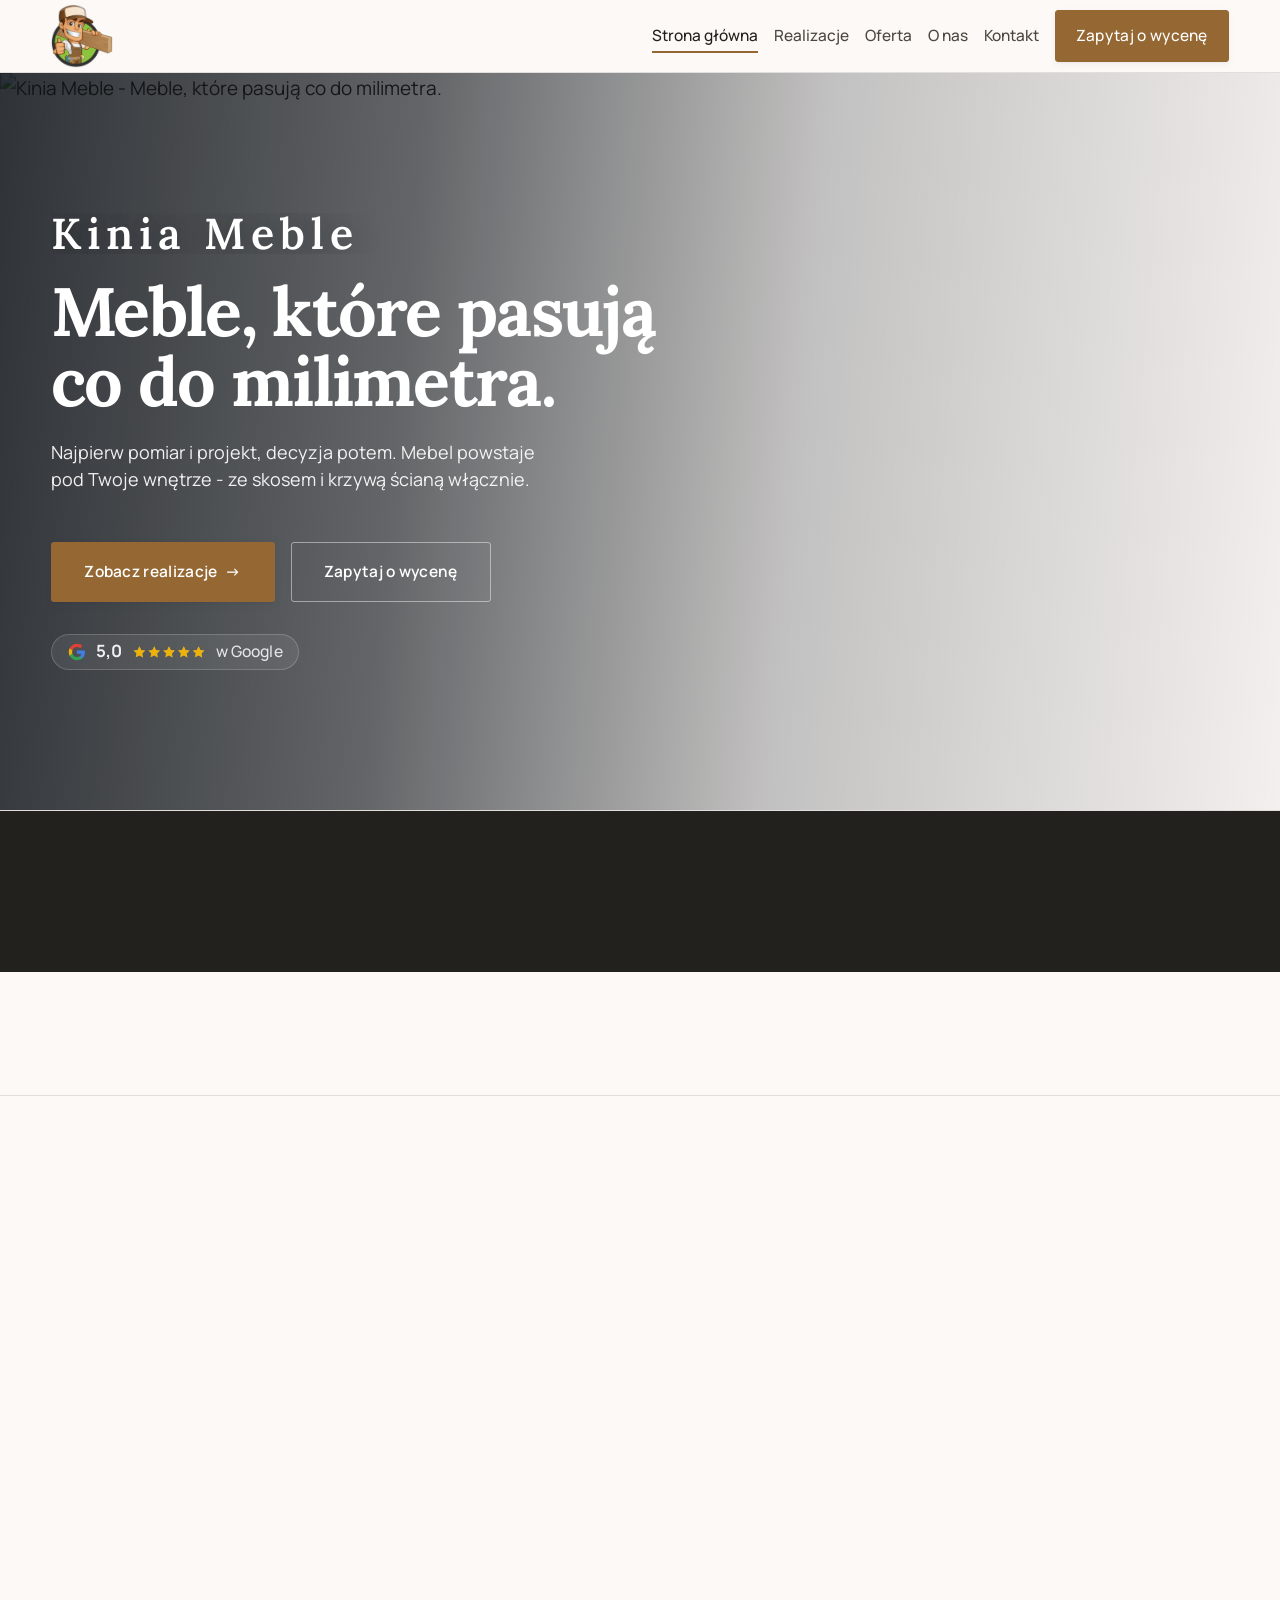
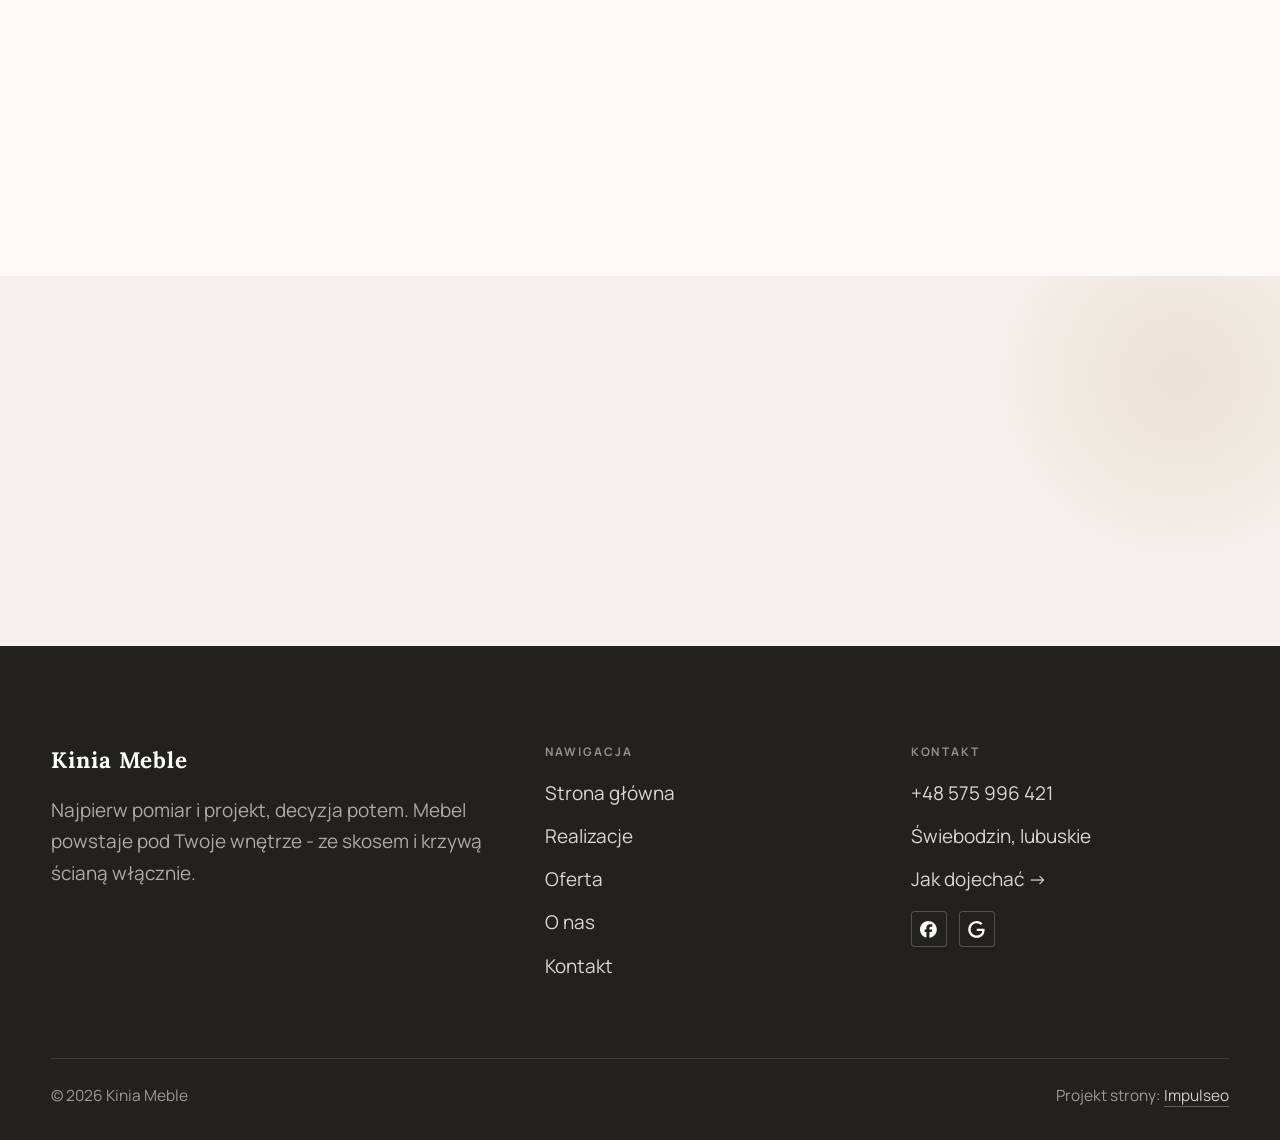
==== index.html @ e4e61c4c "Strona demo: kinia-meble" ====
<!DOCTYPE html>
<html lang="pl">
<head>
<meta charset="UTF-8">
<meta name="viewport" content="width=device-width, initial-scale=1.0">
<title>Kinia Meble - meble na wymiar, kuchnie i szafy</title>
<meta name="description" content="Meble na wymiar w Świebodzinie i okolicy: kuchnie, szafy, zabudowy wnęk, meble biurowe i sklepowe, renowacje. Zadzwoń: +48 575 996 421.">
<link rel="canonical" href="https://kris20032.github.io/kinia-meble/">
<meta name="robots" content="noindex, nofollow">
<meta property="og:type" content="website">
<meta property="og:locale" content="pl_PL">
<meta property="og:site_name" content="Kinia Meble">
<meta property="og:title" content="Kinia Meble - meble na wymiar, kuchnie i szafy">
<meta property="og:description" content="Meble na wymiar w Świebodzinie i okolicy: kuchnie, szafy, zabudowy wnęk, meble biurowe i sklepowe, renowacje. Zadzwoń: +48 575 996 421.">
<meta property="og:url" content="https://kris20032.github.io/kinia-meble/">
<meta property="og:image" content="https://kris20032.github.io/kinia-meble/img/og.jpg">
<meta property="og:image:width" content="1200">
<meta property="og:image:height" content="630">
<meta name="twitter:card" content="summary_large_image">
<script type="application/ld+json">{"@context": "https://schema.org", "@type": "HomeAndConstructionBusiness", "name": "Kinia Meble", "url": "https://kris20032.github.io/kinia-meble/", "telephone": "+48575996421", "image": "https://kris20032.github.io/kinia-meble/img/og.jpg", "areaServed": "Świebodzin", "sameAs": ["https://www.facebook.com/groups/358741888071834/", "https://www.google.com/maps/place/Kinia+Meble+Dawid+Staszak/@52.2435808,15.4755642,17z/data=!4m6!3m5!1s0x67a8418471066d97:0x9ed3efca1c429b67!8m2!3d52.2435808!4d15.4755642!16s%2Fg%2F11ntkc104k"]}</script>
<link rel="preconnect" href="https://fonts.googleapis.com">
<link rel="preconnect" href="https://fonts.gstatic.com" crossorigin>
<link href="https://fonts.googleapis.com/css2?family=Lora:wght@500;600;700&family=Manrope:wght@400;500;600&display=swap" rel="stylesheet">
<link rel="stylesheet" href="assets/styles.css?v=e708d133">
</head>
<body>

<header class="nav">
  <div class="wrap nav-inner">
    <a class="brand brand-has-logo" href="index.html"><img class="brand-logo" src="img/logo.png" alt="Kinia Meble" width="285" height="293" decoding="async"></a>
    <nav class="nav-links">
      <a href="index.html" class="active" aria-current="page">Strona główna</a>
      <a href="realizacje.html">Realizacje</a>
      <a href="oferta.html">Oferta</a>
      <a href="o-nas.html">O nas</a>
      <a href="kontakt.html">Kontakt</a>
      <a href="kontakt.html" class="btn btn-accent">Zapytaj o wycenę</a>
    </nav>
    <button class="nav-toggle" aria-label="Menu"><span></span><span></span><span></span></button>
  </div>
</header>

<main>
<section class="hero-cine">
  <img src="img/hero.jpg" fetchpriority="high" data-rotate="img/g6.jpg|img/g7.jpg" alt="Kinia Meble - Meble, które pasują co do milimetra. " width="1880" height="1253">
  <div class="wrap">
    <div class="hero-copy">
      <div class="brandmark bm-l"><span class="bm-line"><span>Kinia Meble</span></span></div>
      <h1>Meble, które pasują co do milimetra. </h1>
      <p class="lead">Najpierw pomiar i projekt, decyzja potem. Mebel powstaje pod Twoje wnętrze - ze skosem i krzywą ścianą włącznie.</p>
      <div class="hero-actions">
        <a href="realizacje.html" class="btn btn-accent">Zobacz realizacje <span class="arr">→</span></a>
        <a href="kontakt.html" class="btn btn-ghost btn-on-dark">Zapytaj o wycenę</a>
      </div>
      <div style="margin-top:var(--space-6);color:#fff;font-weight:600;letter-spacing:.02em;opacity:.92"><span class="g-badge"><svg class="gb-ico" viewBox="0 0 24 24" width="18" height="18" aria-hidden="true"><path fill="#4285F4" d="M22.56 12.25c0-.78-.07-1.53-.2-2.25H12v4.26h5.92c-.26 1.37-1.04 2.53-2.21 3.31v2.77h3.57c2.08-1.92 3.28-4.74 3.28-8.09z"/><path fill="#34A853" d="M12 23c2.97 0 5.46-.98 7.28-2.66l-3.57-2.77c-.98.66-2.23 1.06-3.71 1.06-2.86 0-5.29-1.93-6.16-4.53H2.18v2.84C3.99 20.53 7.7 23 12 23z"/><path fill="#FBBC05" d="M5.84 14.09c-.22-.66-.35-1.36-.35-2.09s.13-1.43.35-2.09V7.07H2.18C1.43 8.55 1 10.22 1 12s.43 3.45 1.18 4.93l2.85-2.22.81-.62z"/><path fill="#EA4335" d="M12 5.38c1.62 0 3.06.56 4.21 1.64l3.15-3.15C17.45 2.09 14.97 1 12 1 7.7 1 3.99 3.47 2.18 7.07l3.66 2.84c.87-2.6 3.3-4.53 6.16-4.53z"/></svg><b class="gb-ocena">5,0</b><svg class="gb-stars" viewBox="0 0 90 18" width="74" height="14.8" aria-hidden="true"><g fill="currentColor" opacity=".26"><path transform="translate(0,0)" d="M9 1.6l2.2 4.46 4.92.72-3.56 3.47.84 4.9L9 12.74l-4.4 2.31.84-4.9L1.88 6.68l4.92-.72L9 1.6Z"/><path transform="translate(18,0)" d="M9 1.6l2.2 4.46 4.92.72-3.56 3.47.84 4.9L9 12.74l-4.4 2.31.84-4.9L1.88 6.68l4.92-.72L9 1.6Z"/><path transform="translate(36,0)" d="M9 1.6l2.2 4.46 4.92.72-3.56 3.47.84 4.9L9 12.74l-4.4 2.31.84-4.9L1.88 6.68l4.92-.72L9 1.6Z"/><path transform="translate(54,0)" d="M9 1.6l2.2 4.46 4.92.72-3.56 3.47.84 4.9L9 12.74l-4.4 2.31.84-4.9L1.88 6.68l4.92-.72L9 1.6Z"/><path transform="translate(72,0)" d="M9 1.6l2.2 4.46 4.92.72-3.56 3.47.84 4.9L9 12.74l-4.4 2.31.84-4.9L1.88 6.68l4.92-.72L9 1.6Z"/></g><clipPath id="gs1000"><rect x="0" y="0" width="90.0" height="18"/></clipPath><g fill="#FBBC04" clip-path="url(#gs1000)"><path transform="translate(0,0)" d="M9 1.6l2.2 4.46 4.92.72-3.56 3.47.84 4.9L9 12.74l-4.4 2.31.84-4.9L1.88 6.68l4.92-.72L9 1.6Z"/><path transform="translate(18,0)" d="M9 1.6l2.2 4.46 4.92.72-3.56 3.47.84 4.9L9 12.74l-4.4 2.31.84-4.9L1.88 6.68l4.92-.72L9 1.6Z"/><path transform="translate(36,0)" d="M9 1.6l2.2 4.46 4.92.72-3.56 3.47.84 4.9L9 12.74l-4.4 2.31.84-4.9L1.88 6.68l4.92-.72L9 1.6Z"/><path transform="translate(54,0)" d="M9 1.6l2.2 4.46 4.92.72-3.56 3.47.84 4.9L9 12.74l-4.4 2.31.84-4.9L1.88 6.68l4.92-.72L9 1.6Z"/><path transform="translate(72,0)" d="M9 1.6l2.2 4.46 4.92.72-3.56 3.47.84 4.9L9 12.74l-4.4 2.31.84-4.9L1.88 6.68l4.92-.72L9 1.6Z"/></g></svg><span class="gb-txt">w Google</span></span></div>
    </div>
  </div>
</section>
<section class="strip n-5" style="padding-block:0">
  <div class="wrap">
    <div class="item reveal"><div class="k">5,0 na Google</div><div class="v"></div></div>
    <div class="item reveal"><div class="k">Kuchnie, szafy, zabudowy</div><div class="v"></div></div>
    <div class="item reveal"><div class="k">Oświetlenie LED</div><div class="v"></div></div>
    <div class="item reveal"><div class="k">Od pomiaru po montaż</div><div class="v"></div></div>
    <div class="item reveal"><div class="k">Renowacje mebli</div><div class="v"></div></div>
  </div>
</section>
<section class="opinie-mini" aria-label="Opinie klientów">
  <div class="wrap">
    <div class="om-row">
      <div class="om-item reveal"><blockquote>„…wykonania stolarki drzwiowej, kładzenia paneli podłogowych, montażu płyt naścien…”</blockquote><span class="om-autor">Rad Kasz</span></div>
      <div class="om-item reveal"><blockquote>„Polecam!”</blockquote><span class="om-autor">Dominika A</span></div>
      <div class="om-item reveal"><blockquote>„Super człowiek, dobra współpraca, bardzo szybki termin realizacji.”</blockquote><span class="om-autor">Woj Sz</span></div>
    </div>
  </div>
</section>
<section>
  <div class="wrap split">
    <div class="split-art reveal"><img src="img/g12.jpg" alt="Kinia Meble - realizacja" loading="lazy" width="1600" height="1066" decoding="async"></div>
    <div class="split-copy reveal">
      <span class="eyebrow">Kim jesteśmy</span>
      <h2>Kto to robi</h2>
      <p class="muted">Mebel, który zmierzyłem i zaprojektowałem, montuję też sam. Jak coś przy ścianie nie gra, nie szukam winnego - wiem, co poprawić, i robię to od ręki.</p>
      <p class="muted">Jeden człowiek od pomiaru po ostatni front, więc nie ma komu zwalać winy.</p>
      <a href="o-nas.html" class="btn btn-ghost">Poznaj nas <span class="arr">→</span></a>
    </div>
  </div>
</section>
<section class="gateways-band">
  <div class="wrap">
    <div class="gateways">
      <a href="oferta.html" class="gateway reveal"><img src="img/about.jpg" alt="Kuchnie na wymiar" loading="lazy" width="1600" height="1285" decoding="async"><span class="g-ttl">Kuchnie na wymiar</span></a>
      <a href="oferta.html" class="gateway reveal"><img src="img/g11.jpg" alt="Szafy i regały" loading="lazy" width="1600" height="1068" decoding="async"><span class="g-ttl">Szafy i regały</span></a>
      <a href="oferta.html" class="gateway reveal"><img src="img/g1.jpg" alt="Zabudowy wnęk i skosów" loading="lazy" width="1920" height="2560" decoding="async"><span class="g-ttl">Zabudowy wnęk i skosów</span></a>
    </div>
  </div>
</section>
<section class="stopklatka" aria-hidden="true">
  <div class="stk-bg" style="background-image:url(img/g13.jpg)"></div>
</section>
<section class="opinie">
  <div class="wrap">
    <div class="head center reveal">
      <span class="eyebrow">Opinie</span>
      <h2>Co mówią klienci</h2>
    </div>
    <p class="op-meta reveal"><span class="g-badge"><svg class="gb-ico" viewBox="0 0 24 24" width="18" height="18" aria-hidden="true"><path fill="#4285F4" d="M22.56 12.25c0-.78-.07-1.53-.2-2.25H12v4.26h5.92c-.26 1.37-1.04 2.53-2.21 3.31v2.77h3.57c2.08-1.92 3.28-4.74 3.28-8.09z"/><path fill="#34A853" d="M12 23c2.97 0 5.46-.98 7.28-2.66l-3.57-2.77c-.98.66-2.23 1.06-3.71 1.06-2.86 0-5.29-1.93-6.16-4.53H2.18v2.84C3.99 20.53 7.7 23 12 23z"/><path fill="#FBBC05" d="M5.84 14.09c-.22-.66-.35-1.36-.35-2.09s.13-1.43.35-2.09V7.07H2.18C1.43 8.55 1 10.22 1 12s.43 3.45 1.18 4.93l2.85-2.22.81-.62z"/><path fill="#EA4335" d="M12 5.38c1.62 0 3.06.56 4.21 1.64l3.15-3.15C17.45 2.09 14.97 1 12 1 7.7 1 3.99 3.47 2.18 7.07l3.66 2.84c.87-2.6 3.3-4.53 6.16-4.53z"/></svg><b class="gb-ocena">5,0</b><svg class="gb-stars" viewBox="0 0 90 18" width="74" height="14.8" aria-hidden="true"><g fill="currentColor" opacity=".26"><path transform="translate(0,0)" d="M9 1.6l2.2 4.46 4.92.72-3.56 3.47.84 4.9L9 12.74l-4.4 2.31.84-4.9L1.88 6.68l4.92-.72L9 1.6Z"/><path transform="translate(18,0)" d="M9 1.6l2.2 4.46 4.92.72-3.56 3.47.84 4.9L9 12.74l-4.4 2.31.84-4.9L1.88 6.68l4.92-.72L9 1.6Z"/><path transform="translate(36,0)" d="M9 1.6l2.2 4.46 4.92.72-3.56 3.47.84 4.9L9 12.74l-4.4 2.31.84-4.9L1.88 6.68l4.92-.72L9 1.6Z"/><path transform="translate(54,0)" d="M9 1.6l2.2 4.46 4.92.72-3.56 3.47.84 4.9L9 12.74l-4.4 2.31.84-4.9L1.88 6.68l4.92-.72L9 1.6Z"/><path transform="translate(72,0)" d="M9 1.6l2.2 4.46 4.92.72-3.56 3.47.84 4.9L9 12.74l-4.4 2.31.84-4.9L1.88 6.68l4.92-.72L9 1.6Z"/></g><clipPath id="gs1000"><rect x="0" y="0" width="90.0" height="18"/></clipPath><g fill="#FBBC04" clip-path="url(#gs1000)"><path transform="translate(0,0)" d="M9 1.6l2.2 4.46 4.92.72-3.56 3.47.84 4.9L9 12.74l-4.4 2.31.84-4.9L1.88 6.68l4.92-.72L9 1.6Z"/><path transform="translate(18,0)" d="M9 1.6l2.2 4.46 4.92.72-3.56 3.47.84 4.9L9 12.74l-4.4 2.31.84-4.9L1.88 6.68l4.92-.72L9 1.6Z"/><path transform="translate(36,0)" d="M9 1.6l2.2 4.46 4.92.72-3.56 3.47.84 4.9L9 12.74l-4.4 2.31.84-4.9L1.88 6.68l4.92-.72L9 1.6Z"/><path transform="translate(54,0)" d="M9 1.6l2.2 4.46 4.92.72-3.56 3.47.84 4.9L9 12.74l-4.4 2.31.84-4.9L1.88 6.68l4.92-.72L9 1.6Z"/><path transform="translate(72,0)" d="M9 1.6l2.2 4.46 4.92.72-3.56 3.47.84 4.9L9 12.74l-4.4 2.31.84-4.9L1.88 6.68l4.92-.72L9 1.6Z"/></g></svg><span class="gb-txt">w Google</span></span></p>
    <p class="op-meta reveal"><a class="op-google" href="https://www.google.com/maps/place/Kinia+Meble+Dawid+Staszak/@52.2435808,15.4755642,17z/data=!4m6!3m5!1s0x67a8418471066d97:0x9ed3efca1c429b67!8m2!3d52.2435808!4d15.4755642!16s%2Fg%2F11ntkc104k" target="_blank" rel="noopener"><svg class="op-g-ico" viewBox="0 0 24 24" width="17" height="17" aria-hidden="true"><path fill="#4285F4" d="M22.56 12.25c0-.78-.07-1.53-.2-2.25H12v4.26h5.92c-.26 1.37-1.04 2.53-2.21 3.31v2.77h3.57c2.08-1.92 3.28-4.74 3.28-8.09z"/><path fill="#34A853" d="M12 23c2.97 0 5.46-.98 7.28-2.66l-3.57-2.77c-.98.66-2.23 1.06-3.71 1.06-2.86 0-5.29-1.93-6.16-4.53H2.18v2.84C3.99 20.53 7.7 23 12 23z"/><path fill="#FBBC05" d="M5.84 14.09c-.22-.66-.35-1.36-.35-2.09s.13-1.43.35-2.09V7.07H2.18C1.43 8.55 1 10.22 1 12s.43 3.45 1.18 4.93l2.85-2.22.81-.62z"/><path fill="#EA4335" d="M12 5.38c1.62 0 3.06.56 4.21 1.64l3.15-3.15C17.45 2.09 14.97 1 12 1 7.7 1 3.99 3.47 2.18 7.07l3.66 2.84c.87-2.6 3.3-4.53 6.16-4.53z"/></svg><span>Zobacz opinie w Google</span><span class="arr">→</span></a></p>
    <div class="opinie-grid">
      <figure class="op-card reveal"><span class="op-star"><svg class="ico-star" width="14" height="14" viewBox="0 0 24 24" style="vertical-align:-2px" aria-hidden="true"><path d="M12 2.8l2.85 5.8 6.4.93-4.63 4.5 1.1 6.37L12 17.4l-5.72 3 1.1-6.37-4.63-4.5 6.4-.93L12 2.8Z" fill="currentColor"/></svg><svg class="ico-star" width="14" height="14" viewBox="0 0 24 24" style="vertical-align:-2px" aria-hidden="true"><path d="M12 2.8l2.85 5.8 6.4.93-4.63 4.5 1.1 6.37L12 17.4l-5.72 3 1.1-6.37-4.63-4.5 6.4-.93L12 2.8Z" fill="currentColor"/></svg><svg class="ico-star" width="14" height="14" viewBox="0 0 24 24" style="vertical-align:-2px" aria-hidden="true"><path d="M12 2.8l2.85 5.8 6.4.93-4.63 4.5 1.1 6.37L12 17.4l-5.72 3 1.1-6.37-4.63-4.5 6.4-.93L12 2.8Z" fill="currentColor"/></svg><svg class="ico-star" width="14" height="14" viewBox="0 0 24 24" style="vertical-align:-2px" aria-hidden="true"><path d="M12 2.8l2.85 5.8 6.4.93-4.63 4.5 1.1 6.37L12 17.4l-5.72 3 1.1-6.37-4.63-4.5 6.4-.93L12 2.8Z" fill="currentColor"/></svg><svg class="ico-star" width="14" height="14" viewBox="0 0 24 24" style="vertical-align:-2px" aria-hidden="true"><path d="M12 2.8l2.85 5.8 6.4.93-4.63 4.5 1.1 6.37L12 17.4l-5.72 3 1.1-6.37-4.63-4.5 6.4-.93L12 2.8Z" fill="currentColor"/></svg></span><blockquote>…wykonania stolarki drzwiowej, kładzenia paneli podłogowych, montażu płyt naściennych oraz podłączenia oświetlenia mebli. Wszystko wykonane bardzo dokładnie. Gorąco polecam</blockquote><span class="op-autor">Rad Kasz</span></figure>
      <figure class="op-card reveal"><span class="op-star"><svg class="ico-star" width="14" height="14" viewBox="0 0 24 24" style="vertical-align:-2px" aria-hidden="true"><path d="M12 2.8l2.85 5.8 6.4.93-4.63 4.5 1.1 6.37L12 17.4l-5.72 3 1.1-6.37-4.63-4.5 6.4-.93L12 2.8Z" fill="currentColor"/></svg><svg class="ico-star" width="14" height="14" viewBox="0 0 24 24" style="vertical-align:-2px" aria-hidden="true"><path d="M12 2.8l2.85 5.8 6.4.93-4.63 4.5 1.1 6.37L12 17.4l-5.72 3 1.1-6.37-4.63-4.5 6.4-.93L12 2.8Z" fill="currentColor"/></svg><svg class="ico-star" width="14" height="14" viewBox="0 0 24 24" style="vertical-align:-2px" aria-hidden="true"><path d="M12 2.8l2.85 5.8 6.4.93-4.63 4.5 1.1 6.37L12 17.4l-5.72 3 1.1-6.37-4.63-4.5 6.4-.93L12 2.8Z" fill="currentColor"/></svg><svg class="ico-star" width="14" height="14" viewBox="0 0 24 24" style="vertical-align:-2px" aria-hidden="true"><path d="M12 2.8l2.85 5.8 6.4.93-4.63 4.5 1.1 6.37L12 17.4l-5.72 3 1.1-6.37-4.63-4.5 6.4-.93L12 2.8Z" fill="currentColor"/></svg><svg class="ico-star" width="14" height="14" viewBox="0 0 24 24" style="vertical-align:-2px" aria-hidden="true"><path d="M12 2.8l2.85 5.8 6.4.93-4.63 4.5 1.1 6.37L12 17.4l-5.72 3 1.1-6.37-4.63-4.5 6.4-.93L12 2.8Z" fill="currentColor"/></svg></span><blockquote>Polecam! Świetny kontakt na każdym etapie montażu kuchni. Dbałość o estetykę wykonania oraz otwartość na dodatkowe usprawnienia</blockquote><span class="op-autor">Dominika A</span></figure>
      <figure class="op-card reveal"><span class="op-star"><svg class="ico-star" width="14" height="14" viewBox="0 0 24 24" style="vertical-align:-2px" aria-hidden="true"><path d="M12 2.8l2.85 5.8 6.4.93-4.63 4.5 1.1 6.37L12 17.4l-5.72 3 1.1-6.37-4.63-4.5 6.4-.93L12 2.8Z" fill="currentColor"/></svg><svg class="ico-star" width="14" height="14" viewBox="0 0 24 24" style="vertical-align:-2px" aria-hidden="true"><path d="M12 2.8l2.85 5.8 6.4.93-4.63 4.5 1.1 6.37L12 17.4l-5.72 3 1.1-6.37-4.63-4.5 6.4-.93L12 2.8Z" fill="currentColor"/></svg><svg class="ico-star" width="14" height="14" viewBox="0 0 24 24" style="vertical-align:-2px" aria-hidden="true"><path d="M12 2.8l2.85 5.8 6.4.93-4.63 4.5 1.1 6.37L12 17.4l-5.72 3 1.1-6.37-4.63-4.5 6.4-.93L12 2.8Z" fill="currentColor"/></svg><svg class="ico-star" width="14" height="14" viewBox="0 0 24 24" style="vertical-align:-2px" aria-hidden="true"><path d="M12 2.8l2.85 5.8 6.4.93-4.63 4.5 1.1 6.37L12 17.4l-5.72 3 1.1-6.37-4.63-4.5 6.4-.93L12 2.8Z" fill="currentColor"/></svg><svg class="ico-star" width="14" height="14" viewBox="0 0 24 24" style="vertical-align:-2px" aria-hidden="true"><path d="M12 2.8l2.85 5.8 6.4.93-4.63 4.5 1.1 6.37L12 17.4l-5.72 3 1.1-6.37-4.63-4.5 6.4-.93L12 2.8Z" fill="currentColor"/></svg></span><blockquote>Super człowiek, dobra współpraca, bardzo szybki termin realizacji. Wszytko dopięte na ostatni guzik. Polecam</blockquote><span class="op-autor">Woj Sz</span></figure>
    </div>
  </div>
</section>
<section>
  <div class="wrap">
    <div class="head reveal">
      <span class="eyebrow">Realizacje</span>
      <h2>Z ostatnich montaży</h2>
      <p>Każda z tych kuchni i szaf u kogoś stoi i pracuje. Zdjęcia robię po montażu, jak zniknie ostatni karton.</p>
    </div>
    <div class="gallery">
      <div class="tile t-two3 reveal"><img src="img/g2.jpg" alt="Kinia Meble" loading="lazy" width="1836" height="2480" decoding="async"></div>
      <div class="tile t-third reveal"><img src="img/g4.jpg" alt="Kinia Meble" loading="lazy" width="1920" height="2560" decoding="async"></div>
      <div class="tile t-third reveal"><img src="img/g5.jpg" alt="Kinia Meble" loading="lazy" width="764" height="560" decoding="async"></div>
      <div class="tile t-third reveal"><img src="img/g8.jpg" alt="Kinia Meble" loading="lazy" width="1600" height="1068" decoding="async"></div>
      <div class="tile t-third reveal"><img src="img/g9.jpg" alt="Kinia Meble" loading="lazy" width="1600" height="1066" decoding="async"></div>
    </div>
    <div style="margin-top:var(--space-7)" class="reveal"><a href="realizacje.html" class="btn btn-accent">Pełna galeria <span class="arr">→</span></a></div>
  </div>
</section>
<section class="cta">
  <div class="wrap">
    <div class="reveal">
      <span class="eyebrow">Współpraca</span>
      <h2>Zacznijmy od krótkiej rozmowy.</h2>
      <p>Jeden telefon wystarczy, żeby wiedzieć, na czym stoisz.</p>
    </div>
    <div class="cta-actions reveal">
      <a href="kontakt.html" class="btn btn-light">Zapytaj o wycenę <span class="arr">→</span></a>
      <a href="tel:+48575996421" class="btn btn-ghost btn-ghost-cta">+48 575 996 421</a>
    </div>
  </div>
</section>
</main>

<footer>
  <div class="wrap">
    <div class="foot-grid">
      <div class="foot-brand">
        <div class="name">Kinia Meble</div>
        <p>Najpierw pomiar i projekt, decyzja potem. Mebel powstaje pod Twoje wnętrze - ze skosem i krzywą ścianą włącznie.</p>
      </div>
      <div class="foot-col">
        <h4>Nawigacja</h4>
        <a href="index.html">Strona główna</a>
        <a href="realizacje.html">Realizacje</a>
        <a href="oferta.html">Oferta</a>
        <a href="o-nas.html">O nas</a>
        <a href="kontakt.html">Kontakt</a>
      </div>
      <div class="foot-col">
        <h4>Kontakt</h4>
        <a href="tel:+48575996421">+48 575 996 421</a>
        <p>Świebodzin, lubuskie</p>
        <a href="https://www.google.com/maps/place/Kinia+Meble+Dawid+Staszak/@52.2435808,15.4755642,17z/data=!4m6!3m5!1s0x67a8418471066d97:0x9ed3efca1c429b67!8m2!3d52.2435808!4d15.4755642!16s%2Fg%2F11ntkc104k" target="_blank" rel="noopener">Jak dojechać →</a>
      <div class="foot-soc">
        <a class="soc" href="https://www.facebook.com/groups/358741888071834/" target="_blank" rel="noopener" aria-label="Facebook - Kinia Meble"><svg viewBox="0 0 24 24" aria-hidden="true" focusable="false"><path d="M9.101 23.691v-7.98H6.627v-3.667h2.474v-1.58c0-4.085 1.848-5.978 5.858-5.978.401 0 .955.042 1.468.103a8.68 8.68 0 0 1 1.141.195v3.325a8.623 8.623 0 0 0-.653-.036 26.805 26.805 0 0 0-.733-.009c-.707 0-1.259.096-1.675.309a1.686 1.686 0 0 0-.679.622c-.258.42-.374.995-.374 1.752v1.297h3.919l-.386 2.103-.287 1.564h-3.246v8.245C19.396 23.238 24 18.179 24 12.044c0-6.627-5.373-12-12-12s-12 5.373-12 12c0 5.628 3.874 10.35 9.101 11.647Z" fill="currentColor"/></svg></a>
        <a class="soc" href="https://www.google.com/maps/place/Kinia+Meble+Dawid+Staszak/@52.2435808,15.4755642,17z/data=!4m6!3m5!1s0x67a8418471066d97:0x9ed3efca1c429b67!8m2!3d52.2435808!4d15.4755642!16s%2Fg%2F11ntkc104k" target="_blank" rel="noopener" aria-label="Google - Kinia Meble"><svg viewBox="0 0 24 24" aria-hidden="true" focusable="false"><path d="M12.48 10.92v3.28h7.84c-.24 1.84-.853 3.187-1.787 4.133-1.147 1.147-2.933 2.4-6.053 2.4-4.827 0-8.6-3.893-8.6-8.72s3.773-8.72 8.6-8.72c2.6 0 4.507 1.027 5.907 2.347l2.307-2.307C18.747 1.44 16.133 0 12.48 0 5.867 0 .307 5.387.307 12s5.56 12 12.173 12c3.573 0 6.267-1.173 8.373-3.36 2.16-2.16 2.84-5.213 2.84-7.667 0-.76-.053-1.467-.173-2.053H12.48z" fill="currentColor"/></svg></a>
      </div>
      </div>
    </div>
    <div class="foot-bot">
      <span>© 2026 Kinia Meble</span>
      <span>Projekt strony: <a class="foot-credit" href="https://impulseo.pl" target="_blank" rel="noopener">Impulseo</a></span>
    </div>
  </div>
</footer>
<div class="sticky-reserve"><a class="sr-book" href="kontakt.html">Zapytaj o wycenę</a><a class="sr-call" href="tel:+48575996421" aria-label="Zadzwoń"><svg class="ico-tel" width="16" height="16" viewBox="0 0 24 24" fill="none" aria-hidden="true"><path d="M6.6 10.8a15.5 15.5 0 0 0 6.6 6.6l2.2-2.2a1 1 0 0 1 1-.24 11.4 11.4 0 0 0 3.6.58 1 1 0 0 1 1 1V20a1 1 0 0 1-1 1A17 17 0 0 1 3 4a1 1 0 0 1 1-1h3.5a1 1 0 0 1 1 1c0 1.25.2 2.46.58 3.6a1 1 0 0 1-.25 1l-2.23 2.2Z" fill="currentColor"/></svg></a></div>
<div class="demo-wazne" data-do="2026-11-24" data-cykl="3" hidden><svg class="dw-ico" width="13" height="13" viewBox="0 0 24 24" fill="none" aria-hidden="true"><circle cx="12" cy="12" r="8.6" stroke="currentColor" stroke-width="1.8"/><path d="M12 7.2V12l3.3 2" stroke="currentColor" stroke-width="1.8" stroke-linecap="round"/></svg><span class="dw-txt"></span></div>

<script src="assets/main.js"></script>
</body>
</html>
---- assets/styles.css ----
/* ============================================================
   STOLBASZ — premium, architektoniczny B2B fit-out
   Jasna paleta, zero brązu. System wg premium-web-craft.
   Projekt strony: Impulseo (impulseo.pl)
   ============================================================ */

:root{
  /* PALETA — jasna, architektoniczna, chłodna */
  --paper:#F3F1EC;          /* główne tło */
  --paper-2:#E6E3DB;        /* sekcje alternatywne (chłodny jasny szary) */
  --paper-3:#E6E3DB;        /* delikatne wypełnienia */
  --ink:#23211E;            /* tekst główny — chłodny grafit */
  --ink-soft:#43403A;       /* nagłówki drugorzędne */
  --muted:#87837A;          /* tekst poboczny */
  --line:rgba(35,33,30,.12);/* hairline */
  --accent:#8A6B3C;         /* stonowany petrol-slate — jedyny akcent */
  --accent-d:#6E5430;
  --accent-soft:rgba(138,107,60,.10);
  --dark:#23211E;           /* sekcje ciemne (stopka/CTA) */

  /* HOVER ZDJĘĆ — JEDEN standard dla całego silnika (decyzja K. 04.08.2026, artefakt z wariantami).
     AKTUALNE (K.+Szymon 09.08.2026, wybór z artefaktu 6 wariantów): zoom 1.05 przy 1.4s -
     przy tak długim czasie mocniejszy kadr NIE skacze, tylko „oddycha". Poprzedni standard
     (1.02 / .55s z 04.08) odbierany jako dynamiczny i szybki.
     Spoczynek lekko przygaszony, ale TYLKO tam, gdzie jest mysz (@media hover:hover) —
     na telefonie zdjęcia zostają w pełnej jasności. */
  --img-zoom:1.05;                   /* K.+Szymon 09.08: wariant F z artefaktu porównawczego */
  --img-rest:brightness(.95) saturate(.99);
  --img-hot:brightness(1.06) saturate(1.05);
  --img-dur:1.4s;                    /* K.+Szymon 09.08 (wariant F): powoli = elegancko */
  --img-ease:cubic-bezier(.16,.84,.44,1);  /* miękki ogon, efekt „oddychania" */

  /* ODSTĘPY — skala 4/8 */
  --space-1:4px; --space-2:8px; --space-3:12px; --space-4:16px; --space-5:24px;
  --space-6:32px; --space-7:48px; --space-8:64px; --space-9:96px; --space-10:128px;

  /* TYPOGRAFIA — fluid clamp() (skala podbita 16.07.2026: większe, czytelniejsze litery — uwaga Adama) */
  --text-sm:clamp(.9rem,.87rem + .12vw,1rem);
  --text-base:clamp(1.08rem,1.04rem + .18vw,1.2rem);
  --text-lg:clamp(1.24rem,1.15rem + .34vw,1.44rem);
  --text-h3:clamp(1.34rem,1.22rem + .55vw,1.66rem);
  --text-h2:clamp(2.1rem,1.66rem + 2.1vw,3.1rem);
  --text-h1:clamp(2.9rem,2.1rem + 4vw,5.1rem);

  /* PROMIENIE — architektoniczne, raczej ostre */
  --r-sm:3px; --r-md:6px; --r-lg:10px;

  /* RUCH */
  --ease:cubic-bezier(.25,.46,.45,.94); --dur:.24s;

  /* CIENIE — miękkie, warstwowe */
  --sh-sm:0 1px 2px rgba(16,24,32,.04), 0 2px 8px rgba(16,24,32,.05);
  --sh-md:0 2px 6px rgba(16,24,32,.05), 0 12px 28px -8px rgba(16,24,32,.12);
  --sh-lg:0 6px 14px rgba(16,24,32,.07), 0 26px 56px -18px rgba(16,24,32,.22);

  --hairline:1px solid var(--line);

  --font-display:'Lora',serif;
  --font-body:'Manrope',sans-serif;
}

*{box-sizing:border-box;margin:0;padding:0}
html{scroll-behavior:smooth}
body{
  font-family:var(--font-body);
  font-size:var(--text-base);
  line-height:1.65;
  color:var(--ink);
  background:var(--paper);
  -webkit-font-smoothing:antialiased;
  text-rendering:optimizeLegibility;
}
img{max-width:100%;height:auto;display:block}  /* height:auto = width/height z atrybutów trzyma proporcje (TOP#12) */
a{color:inherit;text-decoration:none}

.wrap{width:min(92%,1180px);margin-inline:auto}
section{padding-block:clamp(52px,6.5vw,96px)}

h1,h2,h3{font-family:var(--font-display);font-weight:700;line-height:1.08;letter-spacing:-.02em;color:var(--ink)}
h1{font-size:var(--text-h1);letter-spacing:-.035em}
h2{font-size:var(--text-h2);letter-spacing:-.025em}
h3{font-size:var(--text-h3)}
/* MIARA — długość wiersza. WCAG 2.2 SC 1.4.8: max 80 znaków; Butterick: 45–90.
   68ch daje realnie 72–78 znaków polskiego tekstu, czyli z zapasem pod granicą.
   Wcześniej limit miał TYLKO <p> — <li>, <blockquote> i <dd> nie miały żadnego,
   i to jedyny powód, dla którego 23 bloki na dwóch oddanych stronach jadą po
   83–106 znaków w wierszu (pomiar 07.08.2026, bramka `miara`).
   ⚠️ Listy i definicje ograniczamy TYLKO bez klasy: `ul`/`ol` z klasą to u nas
   układ (siatki kafli, menu), a nie tekst ciągły — tam miarę wyznacza układ. */
/* 60ch, nie 68ch (K. 10.08): po zmianie fontów na węższe kroje (DM Sans i spółka)
   w 68ch mieściło się ~90 znaków - bramka pikselowa słusznie zgłaszała przekroczenie
   granicy 80. Pomiar na żywej przeglądarce: 60ch = 90 znaków, 53ch = ~78 znaków, czyli normę WCAG 1.4.8. */
:root{ --miara:53ch }
p{max-width:min(100%,var(--miara))}
blockquote,
ul:not([class])>li, ol:not([class])>li,
dl:not([class])>dd{max-width:min(100%,var(--miara))}

/* ⚠️ Świadomie BEZ wyjątku `.tile p,.card p,.svc p{max-width:none}`, choć nasuwa się sam:
   te akapity BYŁY już ograniczone (stare `p{max-width:65ch}`), więc „wyjątek" nie odblokowałby
   niczego nowego — tylko ROZLUŹNIŁ stan sprzed zmiany na wszystkich demach naraz.
   `figcaption` żadna z reguł wyżej nie dotyczy, więc też nie potrzebuje zwolnienia. */

/* ŁAMANIE. `balance` wyrównuje długości wierszy w nagłówku, `pretty` pilnuje ostatniego
   wiersza akapitu, żeby nie został w nim jeden wyraz. Obsługiwane od Chrome 117 /
   Safari 17.5; starsze przeglądarki po prostu ignorują tę własność.
   `text-wrap:pretty` nie występowało dotąd ANI RAZ w silniku ani w repo klientów. */
h1,h2,h3,.lead,.lede{text-wrap:balance}
p,li,blockquote,dd{text-wrap:pretty}

.eyebrow{
  font-family:var(--font-body);
  font-size:var(--text-sm);
  font-weight:600;
  letter-spacing:.18em;
  text-transform:uppercase;
  color:var(--accent);
  display:inline-flex;align-items:center;gap:var(--space-3);
}
/* flex:none + margin-top = kreska trzyma się PIERWSZEJ linii. Wcześniej align-items:center
   centrowało ją względem całego bloku i przy zawinięciu (długi kicker typu
   „…WNĘTRZ · LESZNO · OD 2019") druga linia lądowała z brzydkim wcięciem. */
.eyebrow{align-items:flex-start}
.eyebrow>*,.eyebrow{text-wrap:balance}   /* dlugi kicker lamal sie na sierote typu samo „2019" w drugiej linii */
.eyebrow::before{content:"";width:28px;height:1px;background:var(--accent);display:inline-block;flex:none;margin-top:.62em}

.muted{color:var(--muted)}
.lead{font-size:var(--text-lg);line-height:1.55;color:var(--ink-soft);max-width:50ch}

/* ---------- BUTTONS ---------- */
.btn{
  display:inline-flex;align-items:center;gap:var(--space-2);
  font-weight:600;font-size:var(--text-sm);letter-spacing:.02em;
  padding:var(--space-4) var(--space-6);
  border-radius:var(--r-sm);
  transition:transform var(--dur) var(--ease),box-shadow var(--dur) var(--ease),background var(--dur) var(--ease);
  cursor:pointer;border:1px solid transparent;
}
.btn-accent{background:var(--accent);color:#fff;box-shadow:var(--sh-sm)}
.btn-accent:hover{background:var(--accent-d);transform:translateY(-2px);box-shadow:var(--sh-md)}
.btn-accent:active{transform:translateY(0);box-shadow:var(--sh-sm)}
.btn-ghost{background:transparent;color:var(--ink);border-color:var(--line)}
.btn-ghost:hover{border-color:var(--accent);color:var(--accent);transform:translateY(-2px)}
.btn-light{background:#fff;color:var(--ink);box-shadow:var(--sh-sm)}
.btn-light:hover{transform:translateY(-2px);box-shadow:var(--sh-md)}
.btn .arr{transition:transform var(--dur) var(--ease)}
.btn:hover .arr{transform:translateX(4px)}

/* ---------- NAV ---------- */
.nav{
  position:sticky;top:0;z-index:50;
  background:color-mix(in srgb,var(--paper) 88%,transparent);
  backdrop-filter:saturate(140%) blur(10px);
  border-bottom:var(--hairline);
}
.nav-inner{display:flex;align-items:center;justify-content:space-between;gap:var(--space-5);height:72px}
/* ANTY-NACHODZENIE (K. 05.08.2026): długa nazwa firmy + przycisk z pełnym numerem nie mieściły się w pasku
   i flex ściskał linki PONIŻEJ ich treści - "Kontakt" wchodził na ramkę "Zadzwoń +48 ...". Teraz ustępuje
   nazwa marki (skrót wielokropkiem), a menu i przycisk nigdy się nie kurczą ani nie zachodzą na siebie. */
.brand{display:flex;flex-direction:column;line-height:1;min-width:0;flex:0 1 auto}
.brand .name{font-family:var(--font-display);font-weight:800;font-size:1.35rem;letter-spacing:.04em;white-space:nowrap;overflow:hidden;text-overflow:ellipsis}
.brand .sub{font-size:.62rem;letter-spacing:.34em;text-transform:uppercase;color:var(--muted);margin-top:5px;white-space:nowrap;overflow:hidden;text-overflow:ellipsis}
.nav-links{display:flex;align-items:center;gap:var(--space-6);flex:0 0 auto}
.nav-links a{font-size:var(--text-sm);font-weight:500;color:var(--ink-soft);position:relative;padding-block:4px;white-space:nowrap;transition:color var(--dur) var(--ease)}
.nav-links a::after{content:"";position:absolute;left:0;bottom:0;width:0;height:1.5px;background:var(--accent);transition:width var(--dur) var(--ease)}
.nav-links a:hover,.nav-links a.active{color:var(--ink)}
.nav-links a:hover::after,.nav-links a.active::after{width:100%}
.nav-links .btn{padding:var(--space-2) var(--space-5)}
/* przyciski w nav: właściwy kolor (przebij .nav-links a) + bez podkreślenia */
.nav-links a.btn-accent{color:#fff}
.nav-links a.btn-ghost,.nav-links a.btn-light{color:var(--ink)}
/* CTA w pasku: NIE podkreślenie spod linków menu, ale ten sam przelatujący błysk,
   co na wszystkich innych przyciskach (zgłoszenie K. 13.08.2026 - „na hero jest efekt
   światła przechodzącego przez przycisk, na navbarze go nie ma, a mają być identyczne").
   Reguła `.nav-links a::after` jest silniejsza od `.btn::after`, więc trzeba jej
   geometrię wyzerować i wpisać połysk z nazwy - samo `display:none` gasiło efekt. */
.nav-links a.btn::after{
  display:block;content:"";position:absolute;inset:0;z-index:-1;pointer-events:none;
  width:auto;height:auto;border-radius:inherit;   /* kasuje geometrię podkreślenia (width:0;height:1.5px) */
  background:linear-gradient(100deg,transparent 32%,rgba(255,255,255,.20) 50%,transparent 68%);
  translate:-120% 0}
@media (prefers-reduced-motion:no-preference){
  .nav-links a.btn:hover::after{translate:120% 0;transition:translate .75s var(--mt-ease,cubic-bezier(.16,.84,.44,1))}
}
.nav-toggle{display:none;background:none;border:none;cursor:pointer;flex-direction:column;gap:5px;padding:8px}
.nav-toggle span{width:24px;height:2px;background:var(--ink);transition:var(--dur)}
/* Ciasny zakres MIĘDZY menu mobilnym a pełnym pulpitem: zbijamy odstępy i nazwę marki,
   żeby wszystko zmieściło się naturalnie, zanim w ogóle dojdzie do skracania wielokropkiem. */
@media(max-width:1280px) and (min-width:921px){
  .nav-links{gap:var(--space-4)}
  .nav-links .btn{padding:var(--space-2) var(--space-4)}
  .brand .name{font-size:1.15rem}
}

/* ---------- HERO (split) ---------- */
.hero{position:relative;overflow:hidden;border-bottom:var(--hairline)}
.hero-grid{display:grid;grid-template-columns:1.05fr .95fr;gap:clamp(24px,4vw,60px);align-items:center;
  padding-block:clamp(36px,4.5vw,64px)}
.hero-copy .eyebrow{margin-bottom:var(--space-5)}
.hero-copy h1{margin-bottom:var(--space-5)}
.hero-copy .lead{margin-bottom:var(--space-7)}
.hero-actions{display:flex;flex-wrap:wrap;gap:var(--space-4)}
.hero-art{position:relative;aspect-ratio:4/3;border-radius:var(--r-lg);overflow:hidden;box-shadow:var(--sh-lg)}
.hero-art img{width:100%;height:100%;object-fit:cover}
.hero-art::after{content:"";position:absolute;inset:0;background:linear-gradient(180deg,transparent 55%,rgba(18,24,28,.28))}
.hero-badge{position:absolute;left:var(--space-5);bottom:var(--space-5);z-index:2;
  background:rgba(252,252,251,.94);backdrop-filter:blur(4px);
  border-radius:var(--r-md);padding:var(--space-4) var(--space-5);box-shadow:var(--sh-md);max-width:78%}
.hero-badge strong{display:block;font-family:var(--font-display);font-size:1rem;letter-spacing:-.01em}
.hero-badge span{font-size:var(--text-sm);color:var(--muted)}

/* ---------- HERO duży / kinowy (strona główna) ---------- */
.hero-cine{position:relative;min-height:clamp(560px,82vh,840px);min-height:clamp(560px,82svh,840px);display:flex;align-items:center;overflow:hidden;border-bottom:var(--hairline)}
.hero-cine>img{position:absolute;inset:0;width:100%;height:100%;object-fit:cover;z-index:0}
.hero-cine::after{content:"";position:absolute;inset:0;z-index:1;
  background:linear-gradient(95deg,rgba(13,18,23,.86) 0%,rgba(13,18,23,.64) 32%,rgba(13,18,23,.24) 62%,rgba(13,18,23,.04) 100%)}
.hero-cine .wrap{position:relative;z-index:2;padding-block:var(--space-8)}
.hero-cine .hero-copy{max-width:660px}
.hero-cine .eyebrow{color:#fff;margin-bottom:var(--space-5)}
.hero-cine .eyebrow::before{background:#fff}
.hero-cine h1{color:#fff;margin-bottom:var(--space-5);font-size:clamp(2.9rem,2rem + 4.4vw,5.2rem);text-wrap:balance}
.hero-cine .lead{color:rgba(255,255,255,.92);max-width:48ch;margin-bottom:var(--space-7)}
.hero-cine .hero-actions{display:flex;flex-wrap:wrap;gap:var(--space-4)}
/* NISKIE OKNO (laptop z dokiem i paskami przeglądarki ma ~700-780 px wysokości widoku):
   H1 do 5.2rem + długi lead nie mieściły się i przyciski wypadały POD krawędź ekranu -
   klient widział stronę bez ani jednego CTA. Skalujemy w dół, zamiast przycinać treść. */
@media(min-width:821px) and (max-height:820px){
  .hero-cine{min-height:clamp(520px,94svh,780px)}
  .hero-cine .wrap{padding-block:var(--space-6)}
  .hero-cine h1{font-size:clamp(2.2rem,1.5rem + 2.6vw,3.6rem);margin-bottom:var(--space-4)}
  .hero-cine .eyebrow{margin-bottom:var(--space-4)}
  .hero-cine .lead{margin-bottom:var(--space-5);max-width:44ch}
}
@media(max-width:680px){
  .hero-cine{min-height:clamp(520px,76vh,640px);min-height:clamp(520px,76svh,640px);align-items:flex-end}
  .hero-cine::after{background:linear-gradient(0deg,rgba(13,18,23,.9) 6%,rgba(13,18,23,.45) 55%,rgba(13,18,23,.25) 100%)}
  .hero-cine .wrap{padding-bottom:var(--space-9)}
  /* TELEFON (~90% oglądających): lead potrafił zająć 8 linii i zepchnąć CTA poza pierwszy ekran.
     Zwężamy interlinię i skalę - treści nie ucinamy, bo to ona sprzedaje. */
  .hero-cine .lead{font-size:.98rem;line-height:1.5;margin-bottom:var(--space-5)}
  .hero-cine .eyebrow{font-size:.72rem;letter-spacing:.13em;margin-bottom:var(--space-4)}
  .hero-cine .eyebrow::before{width:20px}
  .hero-cine h1{margin-bottom:var(--space-4)}
}

/* full-bleed hero variant (podstrony) */
.pagehead{position:relative;min-height:46vh;min-height:46svh;display:flex;align-items:flex-end;overflow:hidden;border-bottom:var(--hairline)}
.pagehead img{position:absolute;inset:0;width:100%;height:100%;object-fit:cover}
/* 10.08.2026 (decyzja K.): mocniejsze przyciemnienie + cień pod tekstem. Bramka mierzyła na
   nagłówkach podstron 3,38-3,43:1 przy wymaganych 4,5 — jasne zdjęcie (hala, śnieg, niebo)
   podchodziło pod biały tekst. Zdjęcia klientów są różne, więc kontrast musi dawać WARSTWA,
   a nie szczęśliwy dobór kadru. */
.pagehead::after{content:"";position:absolute;inset:0;background:linear-gradient(180deg,rgba(18,24,28,.40),rgba(18,24,28,.76))}
.pagehead .wrap{position:relative;z-index:2;padding-block:var(--space-9);color:#fff}
.pagehead h1{color:#fff;max-width:18ch;text-shadow:0 2px 16px rgba(0,0,0,.55)}
.pagehead .eyebrow{color:#fff}
.pagehead .eyebrow::before{background:#fff}
.pagehead p{color:rgba(255,255,255,.92);margin-top:var(--space-4);max-width:54ch;text-shadow:0 1px 12px rgba(0,0,0,.5)}

/* ---------- STRIP (pasek skrótów / liczby) ---------- */
.strip{background:var(--dark);color:#fff}
/* PASEK HASEŁ — standard 04.08.2026 (decyzja K.): 5 haseł w JEDNYM rzędzie, tekst WYŚRODKOWANY,
   węższe marginesy boczne niż reszta strony (pasek ma iść szerzej), równe wysokości kolumn. */
.strip .wrap{width:min(96%,1440px);display:grid;grid-template-columns:repeat(5,1fr);
  gap:var(--space-5);padding-block:var(--space-7);align-items:stretch}
.strip .item .k{font-family:var(--font-display);font-size:clamp(1.05rem,.82rem + .85vw,1.55rem);
  font-weight:800;letter-spacing:-.02em;color:#fff;line-height:1.18;text-wrap:balance}
.strip .item .v{font-size:var(--text-sm);color:rgba(255,255,255,.66);margin-top:var(--space-2);line-height:1.4}
.strip .item{border-left:2px solid var(--accent);padding-inline:var(--space-4);
  text-align:center;display:flex;flex-direction:column;justify-content:center}
/* liczba kolumn = liczba haseł, żeby ostatnie nie zostawało samo w drugim rzędzie.
   Klasę n-N nadaje multipage.py; domyślnie (bez klasy) pasek jest 5-kolumnowy. */
.strip.n-2 .wrap{grid-template-columns:repeat(2,1fr)}
.strip.n-3 .wrap{grid-template-columns:repeat(3,1fr)}
.strip.n-4 .wrap{grid-template-columns:repeat(4,1fr);gap:var(--space-6)}
.strip.n-4 .item .k{font-size:clamp(1.3rem,1rem + 1.1vw,2rem)}
.strip.n-6 .wrap{grid-template-columns:repeat(6,1fr);gap:var(--space-4)}
.strip.n-6 .item .k{font-size:clamp(.98rem,.8rem + .7vw,1.35rem)}
/* równe łamanie: zamiast "długa linia + jedno słowo" obie linie zbliżonej długości */
.strip .item .k{text-wrap:balance}

/* ---------- SECTION HEAD ---------- */
.head{max-width:48rem;margin-bottom:var(--space-8)}
.head.center{margin-inline:auto;text-align:center}
.head .eyebrow{margin-bottom:var(--space-4)}
.head h2{margin-bottom:var(--space-4)}
.head p{color:var(--muted);font-size:var(--text-lg);line-height:1.55}
.head.center p{margin-inline:auto}

/* ---------- INTRO SPLIT ---------- */
.split{display:grid;grid-template-columns:.92fr 1.08fr;gap:clamp(28px,5vw,80px);align-items:center}
.split.rev{grid-template-columns:1.08fr .92fr}
.split.rev .split-art{order:-1}
.split-art{position:relative;aspect-ratio:5/4;border-radius:var(--r-lg);overflow:hidden;box-shadow:var(--sh-lg)}
.split-art img{width:100%;height:100%;object-fit:cover}
.split-copy h2{margin-bottom:var(--space-5)}
.split-copy p+p{margin-top:var(--space-4)}
.split-copy .btn{margin-top:var(--space-6)}

/* ---------- SERVICES (zakres) ---------- */
.svc-grid{display:grid;grid-template-columns:repeat(auto-fit,minmax(280px,1fr));gap:var(--space-5)}
.svc{background:#fff;border:var(--hairline);border-radius:var(--r-md);padding:var(--space-7) var(--space-6);
  transition:transform var(--dur) var(--ease),box-shadow var(--dur) var(--ease),border-color var(--dur) var(--ease);
  position:relative;overflow:hidden}
.svc::before{content:"";position:absolute;left:0;top:0;width:3px;height:0;background:var(--accent);transition:height var(--dur) var(--ease)}
.svc:hover{transform:translateY(-4px);box-shadow:var(--sh-md);border-color:transparent}
.svc:hover::before{height:100%}
.svc .ic{font-family:var(--font-display);font-size:.8rem;font-weight:700;letter-spacing:.12em;color:var(--accent);margin-bottom:var(--space-4)}
.svc h3{margin-bottom:var(--space-3);font-size:1.22rem}
.svc p{color:var(--muted);font-size:var(--text-base);line-height:1.6}

/* big detailed service rows */
.svc-row{display:grid;grid-template-columns:.8fr 1.2fr;gap:clamp(20px,4vw,60px);align-items:center;padding-block:var(--space-8)}
.svc-row+.svc-row{border-top:var(--hairline)}
.svc-row.rev{grid-template-columns:1.2fr .8fr}
/* Naprzemienny układ wierszy oferty: co drugi wiersz ma zdjęcie po PRAWEJ.
   Było `order:-1` — martwy kod, bo zdjęcie i tak jest pierwszym dzieckiem w HTML,
   więc wszystkie wiersze wyglądały identycznie (zdjęcie zawsze z lewej), a `rev`
   zmieniało tylko szerokość kolumn. Znalezione 29.07.2026 przy różnicowaniu kierunków
   animacji (pomiar pozycji: art.mid 390/502 przy row.mid 756 — zawsze lewa strona). */
.svc-row.rev .svc-row-art{order:2}
.svc-row-art{aspect-ratio:4/3;border-radius:var(--r-md);overflow:hidden;box-shadow:var(--sh-md)}
.svc-row-art img{width:100%;height:100%;object-fit:cover}
.svc-row h3{font-size:1.5rem;margin-bottom:var(--space-4)}
.svc-row .num{font-family:var(--font-display);font-size:.85rem;font-weight:700;letter-spacing:.14em;color:var(--accent);display:block;margin-bottom:var(--space-3)}
.svc-row ul{list-style:none;margin-top:var(--space-4);display:flex;flex-direction:column;gap:var(--space-2)}
.svc-row li{position:relative;padding-left:var(--space-5);color:var(--muted);font-size:var(--text-base)}
.svc-row li::before{content:"";position:absolute;left:0;top:.62em;width:8px;height:1px;background:var(--accent)}

/* ---------- GALLERY (realizacje) ---------- */
.gallery{display:grid;grid-template-columns:repeat(12,1fr);gap:var(--space-4);grid-auto-rows:200px}
/* GALERIA MASONRY — pionowe zdjęcia (portrety beauty/wellness) bez przycinania: kolumny, height auto */
.gallery-masonry{column-count:3;column-gap:var(--space-4)}
@media(max-width:900px){.gallery-masonry{column-count:2}}
@media(max-width:560px){.gallery-masonry{column-count:1}}
.gallery-masonry .m-tile{break-inside:avoid;margin:0 0 var(--space-4);padding:0;position:relative;overflow:hidden;border-radius:var(--r-md);border:1px solid var(--line)}
.gallery-masonry .m-tile img{width:100%;height:auto;display:block}
.gallery-masonry .m-tile .cap{position:absolute;left:0;right:0;bottom:0;padding:var(--space-4);color:#fff;background:linear-gradient(0deg,rgba(0,0,0,.55),transparent);font-size:var(--text-sm)}
.gallery-masonry .m-tile .cap small{display:block;font-weight:400;opacity:.78;letter-spacing:.04em;text-transform:uppercase;font-size:.66rem;margin-top:3px}
.tile{position:relative;overflow:hidden;border-radius:var(--r-md);box-shadow:var(--sh-sm);
  transition:transform var(--dur) var(--ease),box-shadow var(--dur) var(--ease)}
.tile img{width:100%;height:100%;object-fit:cover;
  transition:transform var(--img-dur) var(--img-ease),filter var(--img-dur) var(--img-ease)}
.tile:hover{box-shadow:var(--sh-md)}
.tile .cap{position:absolute;left:0;right:0;bottom:0;padding:var(--space-5) var(--space-4) var(--space-4);
  /* mocniejszy spad + cien pod tekstem: na JASNYCH zdjeciach klienta (biale fronty, sciany)
     slaby gradient dawal kontrast ~1.5:1 zamiast wymaganych 3.6:1 (bramka wygladu, 10.08.2026) */
  background:linear-gradient(transparent 10%,rgba(18,24,28,.55) 40%,rgba(18,24,28,.88) 68%,rgba(18,24,28,.99));color:#fff;
  text-shadow:0 1px 2px rgba(0,0,0,.85),0 2px 10px rgba(0,0,0,.55);
  font-size:var(--text-sm);font-weight:600;letter-spacing:.01em;
  opacity:0;transform:translateY(8px);transition:var(--dur) var(--ease)}
.tile:hover .cap{opacity:1;transform:translateY(0)}
.tile .cap small{display:block;font-weight:400;opacity:.78;letter-spacing:.04em;text-transform:uppercase;font-size:.66rem;margin-top:3px}
/* bento spans */
.t-wide{grid-column:span 6}
.t-tall{grid-column:span 6;grid-row:span 2}
.t-std{grid-column:span 6}
.t-third{grid-column:span 4}
.t-two3{grid-column:span 8}

/* ---------- TRUST / WIARYGODNOŚĆ ---------- */
.trust{background:var(--paper-2)}
.trust-grid{display:grid;grid-template-columns:repeat(auto-fit,minmax(240px,1fr));gap:var(--space-5);margin-top:var(--space-7)}
.trust-card{background:#fff;border-radius:var(--r-md);padding:var(--space-7) var(--space-6);box-shadow:var(--sh-sm);border-top:3px solid var(--accent)}
.trust-card .big{font-family:var(--font-display);font-size:clamp(1.8rem,1.3rem + 1.6vw,2.6rem);font-weight:800;letter-spacing:-.02em;color:var(--ink);line-height:1}
.trust-card h3{font-size:1.12rem;margin:var(--space-3) 0 var(--space-2)}
.trust-card p{color:var(--muted);font-size:var(--text-base);line-height:1.55}

/* ---------- CTA band ---------- */
.cta{background:var(--dark);color:#fff;position:relative;overflow:hidden}
/* telefon w CTA: na ciemnym tle biały (domyślnie), rodziny z JASNYM tłem CTA
   nadpisują to u siebie - wcześniej kolor siedział w stylu inline i wygrywał z rodziną. */
.cta .btn-ghost-cta{color:#fff;border-color:rgba(255,255,255,.3)}
.cta .wrap{display:grid;grid-template-columns:1.4fr .6fr;gap:var(--space-7);align-items:center;position:relative;z-index:2}
.cta h2{color:#fff;max-width:20ch}
.cta p{color:rgba(255,255,255,.74);margin-top:var(--space-4)}
.cta-actions{display:flex;flex-direction:column;gap:var(--space-3);align-items:flex-start}
.cta::before{content:"";position:absolute;right:-80px;top:-80px;width:360px;height:360px;border-radius:50%;
  background:radial-gradient(circle,var(--accent-soft),transparent 70%)}

/* ---------- CONTACT ---------- */
.contact-grid{display:grid;grid-template-columns:.85fr 1.15fr;gap:clamp(28px,4vw,56px);align-items:start}
.info-list{display:flex;flex-direction:column;gap:var(--space-2)}
.info-row{display:flex;gap:var(--space-4);align-items:flex-start;padding-block:var(--space-4);border-bottom:var(--hairline)}
.info-row .ic{flex:none;width:42px;height:42px;display:grid;place-items:center;border-radius:50%;
  background:var(--accent-soft);color:var(--accent);font-size:1.05rem}
.info-row .lbl{font-size:.72rem;letter-spacing:.14em;text-transform:uppercase;color:var(--muted)}
.info-row .val{font-weight:600;font-size:var(--text-base);margin-top:2px}
.info-row a.val:hover{color:var(--accent)}
.map{border:none;border-radius:var(--r-lg);box-shadow:var(--sh-md);width:100%;height:100%;min-height:380px;filter:grayscale(.2) contrast(1.02)}
.form{background:#fff;border:var(--hairline);border-radius:var(--r-lg);padding:clamp(24px,3vw,40px);box-shadow:var(--sh-sm)}
.form .fld{margin-bottom:var(--space-5)}
.form label{display:block;font-size:var(--text-sm);font-weight:600;margin-bottom:var(--space-2)}
.form input,.form textarea{width:100%;font-family:inherit;font-size:var(--text-base);color:var(--ink);
  padding:var(--space-4);border:var(--hairline);border-radius:var(--r-sm);background:var(--paper);transition:border-color var(--dur)}
.form input:focus,.form textarea:focus{outline:none;border-color:var(--accent);background:#fff}
.form textarea{resize:vertical;min-height:120px}
.form .note{font-size:var(--text-sm);color:var(--muted);margin-top:var(--space-3)}

/* ---------- FOOTER ---------- */
footer{background:var(--dark);color:#fff;padding-block:var(--space-9) var(--space-6)}
.foot-grid{display:grid;grid-template-columns:1.4fr 1fr 1fr;gap:var(--space-7);margin-bottom:var(--space-8)}
.foot-brand .name{font-family:var(--font-display);font-weight:800;font-size:1.4rem;letter-spacing:.04em}
.foot-brand p{color:rgba(255,255,255,.62);margin-top:var(--space-4);font-size:var(--text-base);max-width:38ch}
.foot-col h4{font-size:.74rem;letter-spacing:.16em;text-transform:uppercase;color:rgba(255,255,255,.5);margin-bottom:var(--space-4)}
.foot-col a,.foot-col p{display:block;color:rgba(255,255,255,.82);font-size:var(--text-base);margin-bottom:var(--space-3)}
.foot-col a:hover{color:#fff}
.foot-bot{border-top:1px solid rgba(255,255,255,.12);padding-top:var(--space-5);display:flex;justify-content:space-between;flex-wrap:wrap;gap:var(--space-3);
  font-size:var(--text-sm);color:rgba(255,255,255,.55)}
.foot-bot a:hover{color:#fff}
/* Podpis w stopce = klikalny link do impulseo.pl (31.07.2026). Ma być WIDOCZNIE klikalny,
   ale nie krzyczeć - stąd sam kolor jaśniejszy + delikatne podkreślenie na najeździe. */
.foot-bot a.foot-credit{color:rgba(255,255,255,.78);text-decoration:none;border-bottom:1px solid rgba(255,255,255,.28)}
.foot-bot a.foot-credit:hover{color:#fff;border-bottom-color:#fff}

/* ---------- REVEAL ---------- */
.reveal{opacity:0;transform:translateY(22px);transition:opacity .6s var(--ease),transform .6s var(--ease)}
.reveal.in{opacity:1;transform:none}

/* ---------- RESPONSIVE ---------- */
@media(max-width:920px){
  .hero-grid,.split,.split.rev,.svc-row,.svc-row.rev,.cta .wrap,.contact-grid,.foot-grid{grid-template-columns:1fr}
  .split.rev .split-art,.svc-row.rev .svc-row-art{order:0}
  .hero-art{aspect-ratio:16/10;max-height:420px}
  .strip .wrap,.strip.n-2 .wrap,.strip.n-3 .wrap,.strip.n-4 .wrap,.strip.n-6 .wrap{grid-template-columns:repeat(2,1fr);gap:var(--space-6)}
  .strip .item .k,.strip.n-6 .item .k{font-size:clamp(1.3rem,1.1rem + 1vw,2rem)}
  .gallery{grid-auto-rows:180px}
  .t-wide,.t-tall,.t-std,.t-third,.t-two3{grid-column:span 6}
  .t-tall{grid-row:span 1}
  .cta-actions{flex-direction:row;flex-wrap:wrap}
  .foot-grid{gap:var(--space-6)}
}
@media(max-width:680px){
  .nav-links{position:fixed;inset:72px 0 auto 0;background:var(--paper);flex-direction:column;align-items:stretch;
    gap:0;padding:var(--space-4) 6%;border-bottom:var(--hairline);box-shadow:var(--sh-md);
    transform:translateY(-120%);transition:transform var(--dur) var(--ease)}
  .nav-links.open{transform:translateY(0)}
  .nav-links a{padding-block:var(--space-4);border-bottom:var(--hairline)}
  .nav-links .btn{margin-top:var(--space-3);justify-content:center}
  .nav-toggle{display:flex}
  .strip .wrap,.strip.n-2 .wrap,.strip.n-3 .wrap,.strip.n-4 .wrap,.strip.n-6 .wrap{grid-template-columns:1fr}
  .gallery{grid-template-columns:repeat(6,1fr)}
  .foot-grid{grid-template-columns:1fr}
}
@media(prefers-reduced-motion:reduce){
  /* audyt 09.08 TOP#14: samo skrócenie duration przy animacji INFINITE = stroboskop
     (pętla .01ms miga ekranem); iteration-count:1 gasi pętlę naprawdę. Pseudoelementy
     też - tła hero (gastro/studio) animują ::before/img, blanket na * ich nie łapał. */
  *,*::before,*::after{animation-duration:.01ms!important;animation-iteration-count:1!important;animation-delay:0s!important;transition:none!important}
  .reveal{opacity:1!important;transform:none!important}
  html{scroll-behavior:auto}
}

/* ============================================================
   PREMIUM LAYER — destylat deep-researchu branż (anty-AI, spokój).
   Zmienne STOLBASZ (--accent/--ink/--paper/--line/--dark). Ruch ledwo
   zauważalny, krzywa cubic-bezier(.16,.84,.44,1); prefers-reduced-motion
   pokryte blanketem wyżej. Karty hairline zamiast cieni = #1 sygnał „nie-AI".
   ============================================================ */

/* więcej oddechu między sekcjami (liderzy: 110-130px) */
section{padding-block:clamp(64px,8vw,128px)}

/* 1) Aksamitny reveal — dłuższa, miękka krzywa zamiast „skoku" */
.reveal{transition:opacity .9s cubic-bezier(.16,.84,.44,1),transform .9s cubic-bezier(.16,.84,.44,1);will-change:opacity,transform}
/* stagger TYLKO w galerii (tam pozycja = porządek dzieci) */
.gallery .reveal:nth-child(2){transition-delay:.07s}
.gallery .reveal:nth-child(3){transition-delay:.14s}
.gallery .reveal:nth-child(4){transition-delay:.21s}
.gallery .reveal:nth-child(5){transition-delay:.28s}
.gallery .reveal:nth-child(6){transition-delay:.35s}

/* 2) Hero STATYCZNY na .hero-cine — Ken Burns CAŁKIEM WYŁĄCZONY 26.06 (3. zgłoszenie Szymona).
   GENEZA: animowanie scale na <img> hero z teksturami (cegły/framugi) re-samplinguje obraz
   klatka po klatce → na części ekranów drobne drganie/shimmer = „heroshot się trzęsie".
   translateY usunięto wcześniej, scale-only + will-change/GPU NIE wystarczyły do GWARANCJI gładkości.
   Krzysztof zażądał pewności („make sure, że błąd się nie pojawi") > efekt. Zero animacji = 0% drgania.
   Delikatny zoom zostaje TYLKO w pełnoekranowych hero gastro/studio (hg-bg/hs-bg — tło, inny
   mechanizm, chwalone, nigdy nie zgłaszane). NIE wracać do KB na .hero-cine bez realnego testu
   na sprzęcie klienta — to ryzyko regresji „trzęsienia”. */
/* BEZPIECZNY "wow" na hero = jednorazowy FADE-IN (opacity), nie zoom.
   opacity nie dotyka bitmapy → gładkie na KAŻDYM zdjęciu/ekranie/GPU, zero ryzyka migotania.
   Geometryczny ruch (scale/translate) na .hero-cine jest ZAKAZANY (bramka pilnuje). */
@keyframes heroFade{from{opacity:0}to{opacity:1}}
.hero-cine>img{transform:none;animation:heroFade 1.1s ease-out both}

/* 3) Akcentowy hairline pod nagłówkiem sekcji, który „rysuje się" przy wejściu */
.head h2{position:relative;padding-bottom:18px}
.head h2::after{content:"";position:absolute;left:0;bottom:0;height:1px;width:0;background:var(--accent);transition:width 1s cubic-bezier(.16,.84,.44,1) .15s}
.head.center h2::after{left:50%;transform:translateX(-50%)}
.head.reveal.in h2::after,.head.center.reveal.in h2::after{width:54px}

/* 4) Karty HAIRLINE zamiast cieni/zaokrągleń (najmocniejszy anty-AI detal) */
.svc{background:transparent;border:1px solid var(--line);border-radius:var(--r-sm);box-shadow:none}
.svc:hover{box-shadow:none;border-color:var(--accent);transform:translateY(-3px)}
.trust-card{background:transparent;box-shadow:none;border:1px solid var(--line);border-top:2px solid var(--accent);border-radius:var(--r-sm)}
.tile{box-shadow:none;border-radius:var(--r-sm)}
.tile:hover{box-shadow:none}

/* 5) Sticky-nav kondensuje się po przewinięciu (sygnał dopracowania) */
.nav{transition:box-shadow .4s ease,background .4s ease}
.nav.is-stuck{box-shadow:0 1px 0 var(--line),0 14px 30px -24px rgba(0,0,0,.45)}
.nav-inner{transition:height .35s var(--ease)}
.nav.is-stuck .nav-inner{height:60px}

/* 6) MANIFESTO — pełnoekranowy cytat-bohater (zastępuje generyczne „Dlaczego my") */
.manifesto{background:var(--paper-2);text-align:center}
.manifesto .wrap{max-width:60rem}
.manifesto p{font-family:var(--font-display);font-style:italic;font-size:clamp(1.6rem,1rem + 2.4vw,2.8rem);line-height:1.32;color:var(--ink-soft);margin-inline:auto;max-width:26ch;position:relative;padding-top:var(--space-8)}
.manifesto p::before{content:"";position:absolute;top:0;left:50%;transform:translateX(-50%);width:54px;height:1px;background:var(--accent)}
.manifesto p span{color:var(--accent);font-style:italic}

/* 7) GATEWAYS — 3 duże bramy-zdjęcia (zamiast paska menu usług) */
.gateways{display:grid;grid-template-columns:repeat(3,1fr);gap:var(--space-4)}
.gateway{position:relative;aspect-ratio:3/4;overflow:hidden;border-radius:var(--r-sm);display:block}
.gateway img{width:100%;height:100%;object-fit:cover;
  transition:transform var(--img-dur) var(--img-ease),filter var(--img-dur) var(--img-ease)}
.gateway::after{content:"";position:absolute;inset:0;background:linear-gradient(180deg,transparent 38%,rgba(18,24,28,.74))}
/* ===== HOVER ZDJĘĆ — jedno miejsce dla WSZYSTKICH kafli ze zdjęciem (K. 04.08.2026) ===== */
@media(hover:hover){
  .tile img,.gateway img,.m-tile img{filter:var(--img-rest)}
  .tile:hover img,
  .gateway:hover img,
  .m-tile:hover img{transform:scale(var(--img-zoom));filter:var(--img-hot)}
}
.m-tile img{transition:transform var(--img-dur) var(--img-ease),filter var(--img-dur) var(--img-ease)}
.gateway .g-ttl{position:absolute;left:0;right:0;bottom:0;z-index:2;padding:var(--space-6) var(--space-5);color:#fff;font-family:var(--font-display);font-size:1.45rem;letter-spacing:-.01em;line-height:1.15}
.gateway .g-ttl small{display:block;font-family:var(--font-body);font-size:var(--text-sm);font-weight:400;opacity:.82;letter-spacing:.03em;margin-top:5px}
@media(max-width:760px){.gateways{grid-template-columns:1fr}.gateway{aspect-ratio:16/10}}

/* 8) LOGO klienta w nagłówku (gdy podane --logo) */
/* 52px domyślnie (feedback Bartka 06.07.2026: 40px ginęło, uwaga padła 3x; ~56px sprawdzone na żywym demie anna-borowiec-makeup) */
.brand-logo{height:64px;width:auto;max-width:300px;object-fit:contain;display:block}
.nav.is-stuck .brand-logo{height:52px}
@media(max-width:680px){.brand-logo{height:46px;max-width:210px}}


/* === RWD: nagłówki na wąskich ekranach (dodane 17.07.2026 razem z fixem clamp) ===
   Po przywróceniu działania clamp() dolna granica --text-h1 (2.9rem) rozpychała
   dokument przy długich polskich słowach na telefonach. Tu ją zjeżdżamy. */
@media (max-width:560px){
  :root{
    --text-h1:clamp(1.9rem, 1.15rem + 4.4vw, 2.7rem);
    --text-h2:clamp(1.5rem, 1rem + 3vw, 2.1rem);
  }
  .hero-cine h1{font-size:clamp(1.9rem, 1.15rem + 4.4vw, 2.7rem)}
  h1,h2{overflow-wrap:break-word}
}

/* GODZINY (godziny_grid z briefu) — dzień po lewej, godziny po prawej. Wcześniej BRAK stylu
   powodował sklejenie "Poniedziałek-Piątek8:00-20:00" (dodane 2026-07-21). Neutralne dla dem bez grafiku. */
.godz{display:flex;flex-direction:column;gap:2px;max-width:440px;margin-top:8px}
.godz-row{display:flex;justify-content:space-between;align-items:baseline;gap:24px;padding:10px 0;border-bottom:1px solid var(--line)}
.godz-row:last-child{border-bottom:0}
.godz-row b{font-weight:600;color:var(--ink)}
.godz-row span{color:var(--muted);white-space:nowrap}

/* === FAQ (lekcja 08.08.2026) ===
   Sekcja faq_klinika() trafia NIE tylko do rodziny „klinika" (multipage.py: także układ FACHOWCY),
   a style leżały wyłącznie w families/klinika.css — u hydraulika/dekarza FAQ renderowało się jako
   goła lista <details> z domyślnym trójkącikiem przeglądarki (wpadka: demo Instalatorstwo Gała).
   Dlatego baza. Rodzina może to nadpisać na wierzchu. */
.faq-list{max-width:48rem;margin:var(--space-8) auto 0;display:flex;flex-direction:column;gap:var(--space-3)}
.faq-item{border:1px solid var(--line);border-radius:var(--r-md);background:var(--paper);padding:var(--space-4) var(--space-5)}
.faq-item summary{font-family:var(--font-display);font-weight:600;color:var(--ink);cursor:pointer;list-style:none;display:flex;justify-content:space-between;gap:1rem}
.faq-item summary::-webkit-details-marker{display:none}
.faq-item summary::after{content:"+";color:var(--accent-d);font-weight:700;font-size:1.2rem;line-height:1}
.faq-item[open] summary::after{content:"-"}
.faq-item p{color:var(--ink-soft);font-size:var(--text-base);line-height:1.6;margin:var(--space-3) 0 0}

/* === LICZBA OPINII PRZY SEKCJI OPINII (08.08.2026, wzorzec irismeble.pl, decyzja K.) ===
   Trzy cytaty bez kontekstu czyta się jak „firma ma trzy opinie". Ta linijka mówi wprost,
   ile ich jest naprawdę - dane i tak przychodzą z reconu i szły dotąd wyłącznie do hero.
   Baza, nie rodzina: sekcja opinii renderuje się we WSZYSTKICH układach, a style opinii
   leżą per rodzina - bez tego u części rodzin linijka byłaby gołym tekstem (ta sama pułapka
   co z FAQ wyżej). Rodzina może nadpisać na wierzchu. */
.op-meta{
  text-align:center;margin:calc(var(--space-3) * -1) 0 var(--space-6);
  color:var(--muted);font-size:var(--text-base);letter-spacing:.01em;
}
.op-meta .ico-star{color:var(--accent-d);margin-right:2px}

/* --- licznik ważności DEMA (pomysł K. 09.08) - tylko wersje pokazowe --- */
.demo-wazne{position:fixed;top:calc(var(--nav-h, 64px) + 14px);right:14px;z-index:95;
  display:inline-flex;align-items:center;gap:.45em;
  background:rgba(21,25,28,.82);color:#fff;font-size:.72rem;font-weight:600;letter-spacing:.01em;
  padding:.42em .8em .42em .62em;border-radius:999px;backdrop-filter:saturate(140%) blur(8px);
  border:1px solid rgba(255,255,255,.14);box-shadow:0 10px 24px -14px rgba(0,0,0,.6);
  pointer-events:none;
  /* NIE pokazuje się przy wejściu (K. 09.08) - wjeżdża dopiero po zejściu z hero */
  opacity:0;transform:translateY(-10px);
  transition:opacity .7s var(--ease),transform .7s var(--ease)}
.demo-wazne.is-on{opacity:1;transform:none}
.demo-wazne .dw-ico{flex:none;opacity:.85}
.demo-wazne b{font-weight:700;font-variant-numeric:tabular-nums;color:#FFD9A3}
.demo-wazne .dw-zeg{font-variant-numeric:tabular-nums;font-feature-settings:"tnum";
  opacity:.72;margin-left:.15em;letter-spacing:.01em}
.demo-wazne.is-pilne{background:rgba(150,32,28,.9);border-color:rgba(255,255,255,.2)}
.demo-wazne .dw-pilne{color:#FFE0DE}
@media(max-width:820px){.demo-wazne{top:auto;bottom:70px;right:10px}}

/* --- pasek mini-opinii pod hero (audyt 09.08 TOP#27) - tylko przy realnych recenzjach --- */
.opinie-mini{padding-block:0;border-bottom:var(--hairline)}
.opinie-mini .om-row{display:grid;grid-template-columns:repeat(3,1fr);gap:var(--space-6);padding-block:var(--space-5)}
.opinie-mini .om-item blockquote{font-size:var(--text-sm);color:var(--ink-soft);line-height:1.5;margin:0}
.opinie-mini .om-autor{display:block;margin-top:var(--space-2);font-size:.78rem;font-weight:600;color:var(--muted);letter-spacing:.04em}
@media(max-width:820px){.opinie-mini .om-row{grid-template-columns:1fr;gap:var(--space-4)}
  .opinie-mini .om-item:nth-child(n+3){display:none}}

/* --- AKCENT-TEKST (audyt 09.08 TOP#11/12, decyzja K.) ---------------------------
   Kolor firmowy jest jasny, dopóki nie musi być literą. --accent zostaje żywy
   (kreski, przyciski, pasek haseł); litera akcentowa na JASNYM tle bierze
   --accent-text (dokleja palette_auto; domyślnie accent-d). Tylko color -
   border/background/pseudo zostają żywe. Ciemna sekcja CTA = wyjątek. */
:root{--accent-text:var(--accent-d)}
.eyebrow, .svc .ic, .svc-row .num, .info-row .ic, .info-row a.val:hover,
.manifesto p span, .faq-item summary::after, .op-meta .ico-star, .op-star,
.fu-cta, .obszar-list li:hover, .btn-ghost:hover, .nav.nav-solid .brand .sub,
.proces-os .pc-cur, .os-on .proces-os .proces-line > li.os-done .pno { color:var(--accent-text) }
.cta .eyebrow { color:var(--accent) }

/* --- dostępność (audyt 09.08 TOP#23, podzbiór bezpieczny) --- */
html{scroll-padding-top:84px}                       /* kotwice nie chowają się pod sticky-nav */
:focus-visible{outline:2px solid var(--accent-text);outline-offset:2px}  /* widoczny fokus tylko z klawiatury */
main{display:block}

/* --- kafelek „Zobacz opinie w Google" (K. 09.08) - znak marki zamiast gołego linku --- */
.op-meta{text-align:center;max-width:none;margin-inline:auto}
.op-google{display:inline-flex;align-items:center;gap:.6em;
  padding:.62em 1.15em;border:1px solid var(--line);border-radius:999px;
  background:var(--paper);color:var(--ink);font-size:var(--text-sm);font-weight:600;
  transition:border-color var(--dur) var(--ease),box-shadow var(--dur) var(--ease),transform var(--dur) var(--ease)}
.op-google .op-g-ico{flex:none}                        /* oficjalny 4-kolorowy znak Google */
.op-google .arr{transition:transform var(--dur) var(--ease)}
.op-google:hover{border-color:var(--accent);box-shadow:var(--sh-sm);transform:translateY(-1px)}
.op-google:hover .arr{transform:translateX(3px)}

/* ============================================================
   HOVER KART I KAFLI - JEDEN STANDARD DLA WSZYSTKICH RODZIN (K. 10.08:
   „każde demo ma wyglądać tak premium"). Wcześniej premium-hover miała tylko
   rodzina fachowców (.fu-row), reszta rodzin renderowała karty bez reakcji.
   Zasada ta sama: reakcja NATYCHMIAST (0s), gaśnięcie łagodne; ledwie widoczne
   tło, kreska akcentu z lewej, strzałka rusza. Zero cieni-poduszek.
   ⛔ Świadomie POMIJAMY kafle ze zdjęciem (.tile/.gateway/.m-tile) - tam działa
   już zoom 1.05/1.4s i dokładanie ramek by go zabiło.
   ============================================================ */
.card, .svc, .gateway-txt, .menu-cat, .prod-card, .pak-card, .faq-item, .obj-tile{
  position:relative;transition:background .22s ease-out,border-color .22s ease-out}
.card::before, .menu-cat::before, .prod-card::before, .pak-card::before{
  content:"";position:absolute;left:0;top:0;bottom:0;width:3px;background:var(--accent);
  transform:scaleY(0);transform-origin:top;transition:transform .09s ease-out;border-radius:2px}
@media(hover:hover){
  .card:hover, .svc:hover, .menu-cat:hover, .prod-card:hover, .pak-card:hover{
    background:color-mix(in srgb,var(--accent) 9%,transparent);
    border-color:color-mix(in srgb,var(--accent) 45%,var(--line));
    transition-duration:0s}
  .card:hover::before, .menu-cat:hover::before,
  .prod-card:hover::before, .pak-card:hover::before{transform:scaleY(1)}
  .card:hover .arr, .svc:hover .arr, .menu-cat:hover .arr{transform:translateX(.3rem)}
}
.card .arr, .svc .arr, .menu-cat .arr{display:inline-block;transition:transform .1s ease-out}

/* ============================================================
   PLAKIETKA OPINII GOOGLE (K. 13.08.2026, wzór od Marcelego)
   Jedna forma we WSZYSTKICH układach hero (hg/hk/hs/ha/hd/tb/kt) zamiast
   gołego tekstu „★ Ocena 4,4 w Google · 7 opinii". Cudza ocena to najmocniejszy
   dowód zaufania na stronie - ma wyglądać jak odznaka, nie jak podpis.
   Tło i obwódka liczone z KOLORU TEKSTU, więc ta sama plakietka działa na
   ciemnym zdjęciu (biały napis → jasna mgiełka) i na jasnej sekcji (ciemny
   napis → delikatny szary). Zero osobnych wariantów do utrzymania.
   ============================================================ */
.g-badge{
  display:inline-flex;align-items:center;gap:.62em;
  padding:.52em 1em;border-radius:999px;
  background:color-mix(in srgb,currentColor 8%,transparent);
  border:1px solid color-mix(in srgb,currentColor 20%,transparent);
  -webkit-backdrop-filter:blur(6px);backdrop-filter:blur(6px);
  font-size:.98rem;line-height:1;font-weight:500;letter-spacing:.01em;
  white-space:nowrap;vertical-align:middle;max-width:100%}
.g-badge .gb-ico,.g-badge .gb-stars{flex:none}
.g-badge .gb-ocena{font-weight:700;font-size:1.08em;letter-spacing:.01em}
.g-badge .gb-txt{opacity:.92}
@media(max-width:560px){
  .g-badge{gap:.45em;padding:.45em .8em;font-size:.86rem}
  .g-badge .gb-stars{width:62px;height:12.4px}
  .g-badge .gb-ico{width:16px;height:16px}
}

/* === rodzina: rzemioslo === */
/* ============================================================
   RODZINA: RZEMIOSŁO — stolarstwo, meble na wymiar, kamieniarstwo,
   granit, parapety, wnętrza premium (skórki: wood, stone, lux, modern).

   GENEZA (05.08.2026): ta rodzina była zmapowana w multipage.py (FAMILY),
   ale NIE MIAŁA pliku wyglądu — a silnik dokleja go tylko, jeśli istnieje.
   Skutek: meble, stolarka i kamieniarstwo dostawały NAJUBOŻSZY wariant
   strony w całym silniku (goły base), podczas gdy „fachowcy" mieli 181 linii
   wzbogacenia. Licznik próśb @claude (zmiany-raport.py) pokazał to jako
   największe skupisko skarg: „zrób w stylu Murago", „to jest strasznie
   monotonne i nudne", „przyłóż się", „proporcje się nie zgadzają, zbyt mały
   tekst", „układ naprzemienny", „mało przestrzeni zapełnionej".

   IDEA: rzemiosło sprzedaje się MATERIAŁEM i DETALEM, nie szybkością dojazdu.
   Stąd: duże kadry, powietrze wokół treści, editorial zamiast kart z ramkami,
   naprzemienny rytm sekcji. Zero nowych klas HTML — stylujemy to, co silnik
   już generuje (split / gateways / gallery / hero-cine), więc plik jest
   w 100% addytywny: nie dotyka innych rodzin i nie wymaga zmian w Pythonie.

   ⚠️ NIE RUSZAĆ: paska haseł (.strip .k/.v — reguła K. z 04.08: 5 obok siebie,
   wyśrodkowane) ani hoveru zdjęć (zoom 1.02 z base.css). Oba są ustalone.
   ============================================================ */

/* --- HERO: więcej powietrza, mocniejszy kontrast wielkości ---------------
   Agata/Mateusz wielokrotnie: „zbyt mały tekst", „mało przestrzeni".
   Rzemiosło znosi duży, spokojny nagłówek — to nie jest strona awaryjna. */
.hero-copy .lead{max-width:52ch;font-size:var(--text-lg);line-height:1.6}
.hero-copy h1{letter-spacing:-.025em;line-height:1.02}
.hero-copy .eyebrow{letter-spacing:.24em}
.hero-actions{margin-top:var(--space-7)}

/* --- SPLIT: rytm naprzemienny --------------------------------------------
   Mateusz wprost: „Zakres usług ma mieć układ naprzemienny". Co druga sekcja
   split odwraca kolumny — obraz raz z lewej, raz z prawej. Na wąskim ekranie
   kolejność wraca do naturalnej (opis pod zdjęciem). */
.split{gap:clamp(var(--space-6),5vw,var(--space-9));align-items:center}
.split:nth-of-type(even) .split-art{order:2}
.split:nth-of-type(even) .split-copy{order:1}
.split-copy h2{margin-bottom:var(--space-4)}
.split-copy p{max-width:56ch;line-height:1.7}
.split-art img{border-radius:var(--r-md)}
@media (max-width:860px){
  .split:nth-of-type(even) .split-art,
  .split:nth-of-type(even) .split-copy{order:initial}
}

/* --- GATEWAYS (kafle „Meble / Kuchnie / Szafy") --------------------------
   ⚠️ NIE STYLUJEMY. Sprawdzone wzrokowo 05.08.2026: .gateway to NIE karta
   tekstowa, tylko link-kafel ze zdjęciem (aspect-ratio 3/4, gradient, tytuł
   w bezwzględnym pozycjonowaniu na dole). Próba zrobienia z nich „editorial"
   (hairline + padding + przezroczyste tło) rozbiła komponent: kreski wisiały
   w pustce nad zdjęciami. Base.css robi to dobrze - zostawiamy.
   Jedyne, co dokładamy, to więcej powietrza między kaflami. */
.gateways{gap:var(--space-5)}

/* --- GALERIA: materiał na pierwszym planie -------------------------------
   Rzemiosło ocenia się z bliska, więc podnosimy rangę PODPISU (co to za
   materiał, co za detal) i dajemy kadrom trochę oddechu.
   ⚠️ CELOWO NIE ruszamy siatki galerii: silnik ma własny system proporcji
   (.tile z t-third / t-two3 + masonry dla zdjęć pionowych — patrz reguła
   „dopasuj proporcje"). Nadpisanie grid-template-columns rozjechałoby kadry. */
.gallery{gap:clamp(var(--space-4),2vw,var(--space-6))}
/* ⚠️ NIE ruszać koloru ani marginesu podpisu: w tym szkielecie .cap leży NA zdjęciu
   (base.css: position:absolute + ciemny gradient + biały tekst). Nadpisanie go tuszem
   robiło ciemny napis na jasnym kadrze — praktycznie niewidoczny; zgłosił to klient
   (Stolmar, 25.08.2026). Rangę podpisu podnosimy krojem i światłem liter, nie kolorem. */
.gallery .cap{font-family:var(--font-display);font-size:var(--text-sm);letter-spacing:.02em}

/* --- SEKCJE: więcej światła ---------------------------------------------
   Wspólny mianownik skarg „mało przestrzeni" / „monotonne": sekcje siedziały
   zbyt ciasno, przez co wszystko zlewało się w jeden blok. */
section{padding-block:clamp(var(--space-8),7vw,var(--space-10))}
.head{max-width:64ch}
.head h2{letter-spacing:-.02em;line-height:1.08}
.head p{color:var(--muted);font-size:var(--text-lg);line-height:1.6;margin-top:var(--space-4)}
.head .eyebrow{margin-bottom:var(--space-4)}

/* --- CTA: bez krzyku ----------------------------------------------------- */
/* ⚠️ Tło CTA jest tu JASNE, a base.css ustawia .cta{color:#fff} - bez podmiany
   koloru tekst robi się biały na kremowym tle (kontrast 1.05, napis znika).
   Wykryte na demie Meble Seweryn 08.08.2026 - dotyczyło całej rodziny rzemioslo. */
.cta{background:var(--paper-2);color:var(--ink)}
.cta h2{letter-spacing:-.02em;color:var(--ink)}
.cta p{color:var(--muted)}
.cta .eyebrow{color:var(--accent)}
.cta .btn-light{background:var(--accent);color:#fff}
.cta .btn-ghost,.cta .btn-ghost-cta{color:var(--ink);border-color:var(--line)}
.cta-actions{margin-top:var(--space-6)}

/* ⚠️ Pasek haseł pod hero (.strip > .item > .k/.v) NIE jest tu stylowany
   świadomie - rządzi nim reguła z 04.08.2026 (5 haseł obok siebie,
   wyśrodkowane, równa wysokość) zapisana w base.css. Nie dublować. */

/* --- STICKY-RESERVE - dolny pasek mobile (audyt 09.08 TOP#2, decyzja K.: każda rodzina) --- */
.sticky-reserve{display:none}
@media(max-width:820px){
  .sticky-reserve{display:flex;position:fixed;left:0;right:0;bottom:0;z-index:90;
    background:var(--line);box-shadow:0 -6px 20px -10px rgba(0,0,0,.4);padding-bottom:env(safe-area-inset-bottom,0px);transition:transform .25s ease,opacity .25s ease}
  .sticky-reserve.schowany{transform:translateY(110%);opacity:0;pointer-events:none}
  .sticky-reserve a{padding:15px 8px;text-align:center;font-weight:600;font-size:.95rem;letter-spacing:.01em}
  .sr-book{flex:1;background:var(--accent);color:#fff}
  .sr-call{width:60px;background:var(--paper);color:var(--ink);font-size:1.15rem;border-left:1px solid var(--line);display:flex;align-items:center;justify-content:center}
  body{padding-bottom:calc(64px + env(safe-area-inset-bottom,0px))}
}

/* === OPINIE (gated): realne cytaty z reconu ===
   Dodane 10.08.2026 - te 4 rodziny NIE miały tego bloku, przez co sekcja opinii
   renderowala sie jako goly tekst z domyslnym wcieciem <blockquote> (zglosil K.). */
.opinie-grid{display:grid;grid-template-columns:repeat(auto-fit,minmax(16rem,1fr));gap:var(--space-6);margin-top:var(--space-8)}
.op-card{margin:0;background:var(--paper);border:1px solid var(--line);border-radius:var(--r-md);padding:var(--space-6);display:flex;flex-direction:column;gap:var(--space-3)}
.op-star{color:var(--accent-d);letter-spacing:.1em;font-size:.95rem}
.op-card blockquote{margin:0;color:var(--ink-soft);font-size:var(--text-base);line-height:1.6}
.op-autor{font-family:var(--font-display);font-weight:700;color:var(--ink);font-size:.95rem}

/* === WARSTWA PREMIUM (silnik, 08.08.2026) === */
/* ============================================================
   OŚ PROCESU „PREMIUM" + OKNO NA NIERUCHOME TŁO + ODZNAKI + POWRÓT NA GÓRĘ
   (08.08.2026 — wdrożenie decyzji K. z warsztatu ruchu II)

   ⚠️ TEN PLIK JEST DOKLEJANY **PO** PLIKU RODZINY.
   Powód: strukturę `.proces-line` stylują cztery rodziny (fachowcy, dom, klinika,
   studio) jako poziomy rząd kart. Nowy układ musi je nadpisać, a base.css ładuje
   się PRZED rodziną, więc tam by przegrał. Kolejność w multipage.py:
       base.css → rodzina → TEN PLIK → motion.css → hero-fit.css

   ZASADA BEZPIECZEŃSTWA (jak w całej warstwie ruchu):
   stany „ukryte" nadaje WYŁĄCZNIE JavaScript przez klasę na <html>. Bez skryptu
   albo przy jego błędzie strona wygląda jak przed tą zmianą — nigdy pusty ekran.
   ============================================================ */

/* ---------------- 1) OŚ PROCESU ---------------- */
.proces-os .proc-grid{
  display:grid;grid-template-columns:34% 1fr;gap:var(--space-8);align-items:start;
}
.proces-os .proc-side{position:sticky;top:calc(72px + var(--space-6))}
.proces-os .proc-side .head{text-align:left;margin:0}
.proces-os .proc-side .head h2{margin-bottom:var(--space-3)}
.proces-os .proc-side .head p{margin:0}

.proces-os .proc-count{display:flex;align-items:baseline;gap:var(--space-2);margin-top:var(--space-6)}
.proces-os .pc-cur{
  font-family:var(--font-display);font-size:2.6rem;line-height:1;color:var(--accent-d);
  font-variant-numeric:tabular-nums;
}
.proces-os .pc-all{font-size:var(--text-base);color:var(--muted);font-variant-numeric:tabular-nums}
.proces-os .proc-bar{
  height:2px;background:var(--line);border-radius:2px;overflow:hidden;
  max-width:14rem;margin-top:var(--space-3);
}
.proces-os .proc-bar > i{display:block;height:100%;width:0;background:var(--accent-d)}
.proces-os .proc-now{
  color:var(--muted);font-size:var(--text-sm);margin:var(--space-3) 0 0;min-height:2.4em;
}

/* ⚠️ TWARDY RESET OZDOBNIKÓW RODZINY (naprawa po teście 08.08.2026, demo hydraulika)
   Rodziny nie tylko układają kroki w rząd — DORYSOWUJĄ do nich własną grafikę:
   fachowcy.css ma poziomą kreskę (li::before), kropkę na osi (li::after), środkowanie
   tekstu i `.pno` jako wielki numer nad tytułem. Po nałożeniu pionowej osi zostawało
   z tego pobojowisko: numery w kółkach po lewej, a tytuły wyśrodkowane po prawej
   z wiszącymi kropkami i liniami.
   Nadpisujemy z `!important`, bo to jedyny sposób, żeby ta warstwa wygrała z CZTEREMA
   rodzinami naraz (fachowcy, dom, klinika, studio), a każda dorysowuje coś innego.
   Zasięg jest wąski — wyłącznie wnętrze `.proces-os`. */
.proces-os .proces-line > li::before,
.proces-os .proces-line > li::after{content:none !important;display:none !important}
.proces-os .proces-line > li{padding:0 !important;position:relative}
.proces-os .proces-line > li .pno,
.proces-os .proces-line > li h3,
.proces-os .proces-line > li p{text-align:left !important;margin-inline:0 !important;max-width:min(100%,var(--miara)) !important}
.proces-os .proces-line > li .pno{
  font-family:var(--font-body,inherit) !important;font-weight:500 !important;
  font-size:var(--text-sm) !important;letter-spacing:0 !important;margin-bottom:0 !important;
}

/* lista: z poziomego rzędu rodziny na pionową oś */
/* DROGA PRZEWIJANIA NA KROK (K. 09.08: „przy scrollu mega szybko przeskakuje").
   NIE spowalniamy animacji - podświetlenie musi trzymać się palca, inaczej strona
   sprawia wrażenie zacinającej się. Zamiast tego każdy krok dostaje własny kawałek
   ekranu do przewinięcia: 4 kroki x ~34vh = ~1,4 ekranu zamiast jednego machnięcia.
   Tylko duży ekran - na telefonie sticky-kolumna i tak jest wyłączona, a rozciąganie
   sekcji zamieniłoby ją w tunel. */
.proces-os .proces-line{
  display:flex;flex-direction:column;gap:var(--space-5);
  position:relative;margin:0;padding:0;list-style:none;counter-reset:none;
  grid-template-columns:none;
}
.proces-os .proces-line:before{
  content:"";position:absolute;left:1.19rem;top:1.2rem;bottom:1.2rem;width:1px;background:var(--line);
}
/* nakładka: ta sama linia, ale w kolorze akcentu, dociągnięta do aktywnego kroku.
   Wysokość ustawia skrypt (--os-fill) - oś POKAZUJE postęp zamiast tylko podświetlać kropkę. */
.proces-os .proces-line:after{
  content:"";position:absolute;left:1.19rem;top:1.2rem;width:1px;background:var(--accent);
  height:var(--os-fill, 0%);transition:height .7s cubic-bezier(.16,.84,.44,1);
  opacity:.85;pointer-events:none;
}
.proces-os .proces-line > li{
  display:grid;grid-template-columns:2.4rem 1fr;gap:var(--space-4);align-items:start;
  background:none;border:0;padding:0;margin:0;box-shadow:none;
}
.proces-os .proces-line > li .pno{
  grid-row:1 / span 3;width:2.4rem;height:2.4rem;border-radius:50%;
  display:flex;align-items:center;justify-content:center;
  background:var(--paper);border:1px solid var(--line);color:var(--muted);
  font-size:var(--text-sm);font-variant-numeric:tabular-nums;position:relative;z-index:1;
  top:auto;left:auto;right:auto;bottom:auto;transform:none;
}
.proces-os .proces-line > li h3,
.proces-os .proces-line > li p{grid-column:2;margin:0}
.proces-os .proces-line > li h3{margin-bottom:var(--space-2)}
.proces-os .proces-line > li p{color:var(--ink-soft);max-width:min(100%,var(--miara))}

/* karta kroku — tło i ramka na kolumnie treści, nie na całym <li> */
.proces-os .proces-line > li h3,
.proces-os .proces-line > li p{padding-left:0}
.proces-os .proces-line > li > h3{
  padding-top:.15rem;
}

/* ---- stany sterowane skryptem (klasa .os-on na <html>) ---- */
.os-on .proces-os .proces-line > li{
  opacity:.3;
  transition:opacity .8s cubic-bezier(.16,.84,.44,1);
}
/* krok przeczytany zostaje czytelny, ale ustępuje aktywnemu - hierarchia zamiast migotania */
.os-on .proces-os .proces-line > li.os-seen{opacity:.62}
.os-on .proces-os .proces-line > li.os-live{opacity:1}
.os-on .proces-os .proces-line > li h3,
.os-on .proces-os .proces-line > li p{
  transform:translateX(var(--os-dx, 1.4rem));
  transition:transform .65s cubic-bezier(.16,.84,.44,1);
}
.os-on .proces-os .proces-line > li.os-seen{opacity:1}
.os-on .proces-os .proces-line > li.os-seen h3,
.os-on .proces-os .proces-line > li.os-seen p{transform:translateX(0)}
.os-on .proces-os .proces-line > li.os-live .pno{
  background:var(--accent-d);border-color:var(--accent-d);color:var(--paper);
  transition:background .45s ease,color .45s ease,border-color .45s ease;
}
.os-on .proces-os .proces-line > li.os-done .pno{border-color:var(--accent-d);color:var(--accent-d)}
.os-on .proces-os .proc-bar > i{transition:width .45s cubic-bezier(.16,.84,.44,1)}

@media (min-width:901px){
  /* Droga przewijania na krok - ale treść ZAWSZE razem z numerem (błąd 09.08: kropka
     przyklejona do środka ekranu odrywała się od swojego nagłówka = chaos).
     Zapas robimy padding-bottom pod treścią, nie rozpychaniem wiersza. */
  .proces-os .proces-line{gap:0}
  .proces-os .proces-line > li{padding-bottom:clamp(150px, 26vh, 280px) !important}
  .proces-os .proces-line > li:last-child{padding-bottom:0 !important}
}
@media (max-width:900px){
  .proces-os .proc-grid{grid-template-columns:1fr;gap:var(--space-6)}
  .proces-os .proc-side{position:static}          /* przyklejony tytuł zjadałby górę ekranu */
  .proces-os .proc-count{margin-top:var(--space-4)}
  .proces-os .proc-now{display:none}
  .os-on .proces-os .proces-line > li h3,
  .os-on .proces-os .proces-line > li p{transform:none}   /* wjazd z boków tylko na dużym ekranie */
}
@media (prefers-reduced-motion:reduce){
  .os-on .proces-os .proces-line > li{opacity:1}
  .os-on .proces-os .proces-line > li h3,
  .os-on .proces-os .proces-line > li p{transform:none}
}

/* ---------------- 2) OKNO NA NIERUCHOME TŁO ----------------
   `clip-path` na sekcji tworzy kontekst przycinający, więc dziecko `position:fixed`
   przykleja się do OKNA PRZEGLĄDARKI, ale rysuje się wyłącznie w obrębie sekcji.
   ⛔ NIE `background-attachment:fixed` (tak robi irismeble.pl) — to nie działa na iOS,
   a dema oglądane są głównie na telefonie. */
.stopklatka{
  position:relative;height:min(78vh,620px);overflow:hidden;
  clip-path:inset(0);            /* to jest cały mechanizm — nie usuwać */
  background:var(--ink);
  margin:var(--space-10) 0;
}
.stopklatka .stk-bg{
  position:fixed;inset:0;background-size:cover;background-position:center;
  will-change:transform;
}
.stopklatka .stk-cap{
  position:absolute;left:0;right:0;bottom:0;margin:0;
  padding:var(--space-6) var(--space-6) var(--space-5);
  color:#fff;font-family:var(--font-display);font-size:var(--text-lg);
  background:linear-gradient(0deg,rgba(0,0,0,.55),transparent);
}
/* Telefon: pełna wysokość okna wyglądałaby jak przypadkowa pusta przerwa między sekcjami. */
@media (max-width:700px){ .stopklatka{height:52vh;margin:var(--space-8) 0} }
/* Bezpiecznik: gdy ktoś kiedyś doda transform na przodku sekcji, przyszpilenie się gubi
   i zdjęcie „ucieka". Wtedy lepiej mieć zwykłe, nieruchome tło niż rozjechany kadr. */
@supports not (clip-path: inset(0)){
  .stopklatka .stk-bg{position:absolute}
}

/* ---------------- 3) ODZNAKI / WYRÓŻNIENIA ---------------- */
.odznaki{padding:var(--space-9) 0}
.odznaki .odz-row{
  list-style:none;margin:0;padding:0;
  display:flex;flex-wrap:wrap;justify-content:center;align-items:center;
  gap:var(--space-8) var(--space-10);
}
.odznaki .odz img{
  display:block;height:5.2rem;width:auto;max-width:11rem;object-fit:contain;
}
/* ⛔ Bez wyblakłego szarego filtra, jaki ma irismeble.pl — odznaka to najmocniejszy
   dowód, jaki firma ma; przygaszona marnuje się (decyzja K. 08.08.2026). */
@media (max-width:700px){
  .odznaki{padding:var(--space-7) 0}
  .odznaki .odz-row{gap:var(--space-6)}
  .odznaki .odz img{height:4rem}
}

/* ---------------- 4) IKONY SPOŁECZNOŚCIOWE W STOPCE ---------------- */
.foot-soc{display:flex;gap:var(--space-3);margin-top:var(--space-4)}
.foot-soc .soc{
  width:2.25rem;height:2.25rem;border-radius:var(--r-sm);
  display:inline-flex;align-items:center;justify-content:center;
  border:1px solid rgba(255,255,255,.22);color:inherit;
  transition:border-color .2s ease,transform .2s ease,background .2s ease;
}
.foot-soc .soc svg{width:1.05rem;height:1.05rem;display:block}
.foot-soc .soc:hover{border-color:var(--accent);background:rgba(255,255,255,.06);transform:translateY(-1px)}
.foot-soc .soc:focus-visible{outline:2px solid var(--accent);outline-offset:2px}

/* ---------------- 5) POWRÓT NA GÓRĘ ---------------- */
.to-top{
  position:fixed;right:var(--space-5);bottom:var(--space-5);z-index:40;
  width:2.75rem;height:2.75rem;border-radius:var(--r-sm);
  display:flex;align-items:center;justify-content:center;
  background:var(--paper);color:var(--ink);border:1px solid var(--line);
  box-shadow:0 4px 16px rgba(0,0,0,.14);cursor:pointer;
  opacity:0;visibility:hidden;transform:translateY(6px);
  transition:opacity .25s ease,transform .25s ease,visibility .25s;
}
.to-top.show{opacity:1;visibility:visible;transform:translateY(0)}
.to-top svg{width:1.1rem;height:1.1rem}
.to-top:hover{border-color:var(--accent)}
.to-top:focus-visible{outline:2px solid var(--accent);outline-offset:2px}
/* Nie wolno zasłonić przyklejonego paska „Zadzwoń" na telefonie — tam siada wyżej. */
@media (max-width:680px){
  body:has(.sticky-call) .to-top,
  body:has(.sticky-reserve) .to-top{bottom:calc(var(--space-5) + 4.5rem)}
}

/* ---------------- 6) NAZWA FIRMY NA PIERWSZYM EKRANIE ----------------
   Wariant „nazwa ustępuje miejsca" (wybór K. z warsztatu ruchu II):
   nazwa wchodzi duża, po chwili siada do swojego rozmiaru i robi miejsce
   nagłówkowi sprzedażowemu. Marka i sprzedaż mieszczą się w jednym ekranie.

   Rozmiar zależy od DŁUGOŚCI nazwy (klasę wylicza multipage.py: bm-l / bm-m / bm-s),
   a nazwy dłuższe niż 30 znaków nie dostają tej sekcji wcale — patrz brandmark().
   Skalowanie dotyczy TEKSTU, nie zdjęcia: zakaz ruchu geometrycznego na .hero-cine>img
   (shimmer na teksturach) pozostaje nienaruszony. */
.hero-cine .brandmark{
  display:block;line-height:.95;margin:0 0 var(--space-4);
  font-family:var(--font-display);font-weight:600;color:#fff;
  text-shadow:0 2px 30px rgba(0,0,0,.38);
  letter-spacing:.14em;
}
.hero-cine .brandmark .bm-line{display:block;overflow:hidden}
.hero-cine .brandmark .bm-line > span{display:block}
.hero-cine .brandmark.bm-l{font-size:clamp(2.4rem,7.4vw,5.2rem)}
.hero-cine .brandmark.bm-m{font-size:clamp(1.9rem,5.2vw,3.6rem);letter-spacing:.1em}
.hero-cine .brandmark.bm-s{font-size:clamp(1.5rem,3.6vw,2.4rem);letter-spacing:.07em}
/* Bardzo wąskie ekrany: nazwa musi się złamać, a nie wyjechać poza kadr. */
.hero-cine .brandmark{overflow-wrap:anywhere}

/* stany startowe nadaje TYLKO skrypt (klasa .bm-on na <html>) */
.bm-on .hero-cine .brandmark{opacity:0;transform:scale(1.42);transform-origin:left center}
.bm-on .hero-cine .hero-copy .eyebrow,
.bm-on .hero-cine .hero-copy h1,
.bm-on .hero-cine .hero-copy .lead,
.bm-on .hero-cine .hero-copy .hero-actions{opacity:0}
.bm-on .hero-cine .brandmark.bm-in{
  opacity:1;transform:scale(1);
  transition:opacity .6s ease, transform 1s cubic-bezier(.16,.84,.44,1) .38s;
}
.bm-on .hero-cine .brandmark.bm-in ~ .eyebrow{opacity:1;transition:opacity .6s ease .9s}
.bm-on .hero-cine .brandmark.bm-in ~ h1{opacity:1;transition:opacity .6s ease 1s}
.bm-on .hero-cine .brandmark.bm-in ~ .lead{opacity:1;transition:opacity .6s ease 1.1s}
.bm-on .hero-cine .brandmark.bm-in ~ .hero-actions{opacity:1;transition:opacity .6s ease 1.2s}
@media (prefers-reduced-motion:reduce){
  .bm-on .hero-cine .brandmark{opacity:1;transform:none}
  .bm-on .hero-cine .hero-copy > *{opacity:1 !important;transition:none !important}
}

/* ============================================================
   1b) MECHANIKA PREMIUM DLA RODZIN Z WŁASNYM KSZTAŁTEM PROCESU
   (10.08.2026 — zgłoszenie K. po demie Patris: „czemu nie ma tego procesu,
   który ustaliliśmy w weekend?")

   Rodziny AUTO (poziomy rząd kart) i DOM (wiersze katalogowe) mają kształty
   dobrane celowo, żeby dema nie wyglądały jak rodzeństwo — więc nie przerabiamy
   ich na pionową oś. Dostają za to to samo, co robi oś premium: licznik kroków,
   pasek postępu, nazwę aktywnego etapu i zapalanie kroków przy przewijaniu.
   Sterowanie: `.os-mech` + `[data-os-steps]` w proces-os.js (tryb poziomy).

   Bezpiecznik bez zmian: stan „przygaszony" wchodzi WYŁĄCZNIE z klasą `.os-on`,
   którą nadaje JS. Bez skryptu sekcja wygląda dokładnie jak przed tą zmianą.
   ============================================================ */
.os-mech .proc-count{display:flex;align-items:baseline;gap:var(--space-2);margin-top:var(--space-5)}
.os-mech .pc-cur{
  font-family:var(--font-display);font-size:2.1rem;line-height:1;color:var(--accent-d);
  font-variant-numeric:tabular-nums;
}
.os-mech .pc-all{font-size:var(--text-base);color:var(--muted);font-variant-numeric:tabular-nums}
.os-mech .proc-bar{
  height:2px;background:var(--line);border-radius:2px;overflow:hidden;
  max-width:14rem;margin-top:var(--space-3);
}
.os-mech .proc-bar > i{display:block;height:100%;width:0;background:var(--accent-d);
  transition:width .5s cubic-bezier(.16,.84,.44,1)}
.os-mech .proc-now{color:var(--muted);font-size:var(--text-sm);margin:var(--space-3) 0 0;min-height:1.6em}

/* kroki: wjazd i przygaszenie tych jeszcze nieobejrzanych — bez ruszania siatki */
.os-on .os-mech [data-os-steps] > li{
  opacity:.45;transform:translateY(1rem);
  transition:opacity .55s cubic-bezier(.16,.84,.44,1),transform .55s cubic-bezier(.16,.84,.44,1);
  transition-delay:calc(var(--os-i,0) * 90ms);   /* kaskada: karty zapalają się po kolei */
}
.os-on .os-mech [data-os-steps] > li.os-seen{opacity:1;transform:none}
.os-on .os-mech [data-os-steps] > li.os-live .ap-no,
.os-on .os-mech [data-os-steps] > li.os-live .dp-no{color:var(--accent-d)}

/* SYGNATURA: kreska nad krokiem dopełnia się akcentem, gdy krok wchodzi na ekran.
   Obie rodziny mają ją już w swoim arkuszu (auto 42%, dom 38%) — tu tylko ożywa. */
.os-on .os-mech [data-os-steps] > li::before{
  transition:width .6s cubic-bezier(.16,.84,.44,1);
}
.os-on .os-mech [data-os-steps] > li.os-seen::before{width:100%}

@media (prefers-reduced-motion: reduce){
  .os-on .os-mech [data-os-steps] > li{opacity:1;transform:none;transition:none}
  .os-on .os-mech [data-os-steps] > li::before{transition:none}
  .os-mech .proc-bar > i{transition:none}
}


/* === MOTION LAYER v2 (silnik) === */
/* ============================================================
   MOTION LAYER v2 — warstwa RUCHU wspólna dla wszystkich rodzin (2026-07-26)
   ------------------------------------------------------------
   PO CO: dema były technicznie poprawne, ale statyczne („za mało efektowne",
   K. 26.07). Ta warstwa dokłada to, co dziś odróżnia stronę premium od
   porządnej: maskowane wejście nagłówków, zdjęcia odsłaniane kurtyną + zoom-out,
   parallax sterowany scrollem (CSS scroll-driven, zero JS w pętli scrolla),
   płynne przejścia MIĘDZY podstronami (View Transitions), stagger siatek.

   ZASADY BEZPIECZEŃSTWA (wynikają z realnych wpadek — NIE łamać):
   1. ⛔ ZERO ruchu geometrycznego na `.hero-cine>img` — skalowanie teksturowanej
      bitmapy = shimmer („heroshot się trzęsie", 3x Szymon). Hero rusza się TYLKO
      tekstem i tylko raz. Bramka predeploy tego pilnuje.
   2. Stan początkowy (ukrycie) ustawia ZAWSZE JavaScript przez klasę `.mt-on`
      na <html>. Bez JS / przy błędzie JS strona wygląda dokładnie jak przed tą
      warstwą — nigdy pusty ekran (wpadka Zmalovane 29.06).
   3. Używamy osobnych właściwości `scale:` / `translate:` zamiast `transform:` —
      dzięki temu wejście NIE kasuje istniejących hoverów (które jadą na transform).
   4. Każdy efekt „drogi" (parallax) tylko desktop + tylko gdy przeglądarka umie
      scroll-driven animations. Mobile dostaje sam fade/mask (bateria, jank).
   5. prefers-reduced-motion wyłącza wszystko (blanket w base.css + własne guardy).
   ============================================================ */

:root{
  --mt-ease:cubic-bezier(.16,.84,.44,1);
  --mt-step:70ms;          /* odstęp między kolejnymi elementami siatki */
}

/* ---------- 1) STAGGER — kolejne elementy siatki wchodzą po sobie ----------
   JS ustawia --i (numer w grupie). Podbita specyficzność (:nth-child(n)) bije
   sztywne delaye galerii z base.css, nie ruszając tamtego pliku. */
.reveal{transition-delay:calc(var(--i,0) * var(--mt-step))}
.gallery .reveal:nth-child(n),
.gateways .reveal:nth-child(n),
.svc-grid .reveal:nth-child(n){transition-delay:calc(var(--i,0) * var(--mt-step))}

/* dłuższy, bardziej „aksamitny" dojazd + delikatny zoom-out całej karty */
.mt-on .reveal{transition-duration:1s,1s}

/* ---------- 2) NAGŁÓWKI — wjazd linia po linii zza maski ----------
   JS dzieli tekst na realne linie (po pomiarze) i owija w .mt-line>i.
   Efekt „szuflady": litery wjeżdżają z dołu, obcięte krawędzią linii. */
/* 27.07.2026: zapas .08em był za mały - JS mierzy linie ZANIM doładuje się webfont, więc po
   podmianie fontu tekst rośnie i maska ucina dolną część linii (na telefonie widać było ucięte
   „pomiaru po montaż." nachodzące na akapit). Większy zapas + maska znika po wjeździe,
   bo wtedy nie jest już do niczego potrzebna. */
.mt-lines .mt-line{display:block;overflow:hidden;padding-bottom:.2em;margin-bottom:-.2em}
.mt-lines.mt-in .mt-line{animation:mt-unmask 0s linear 1.4s forwards}
@keyframes mt-unmask{to{overflow:visible}}
.mt-lines .mt-line > i{
  display:block;font-style:inherit;
  translate:0 108%;
  transition:translate 1.05s var(--mt-ease) var(--mt-d,0s);
}
.mt-lines.mt-in .mt-line > i{translate:0 0}

/* wariant awaryjny (nagłówek ma zagnieżdżony markup → nie dzielimy na linie) */
.mt-fade{opacity:0;translate:0 18px;transition:opacity .9s var(--mt-ease) var(--mt-d,0s),translate .9s var(--mt-ease) var(--mt-d,0s)}
.mt-fade.mt-in{opacity:1;translate:0 0}

/* ---------- 3) ZDJĘCIA — odsłanianie „kurtyną" + zoom-out do naturalnej skali ----
   clip-path jedzie od dołu do góry, jednocześnie obraz schodzi z 1.10 do 1.
   Uwaga: `scale:` (nie transform) → hover .tile:hover img{transform:scale(var(--img-zoom))}
   nadal działa i nie kłóci się z wejściem (standard hoveru: base.css, K. 04.08.2026). */
.mt-on .mt-ph > img,
.mt-on .mt-ph > picture > img{
  clip-path:inset(0 0 100% 0);
  scale:1.10;
  transition:clip-path 1.15s var(--mt-ease) var(--mt-d,0s),
             scale 1.6s var(--mt-ease) var(--mt-d,0s),
             /* BEZ tych dwóch linii deklaracja kasowała przejście hovera z base.css
                i powiększenie skakało NATYCHMIAST (znalezione 09.08 przez K. na żywym
                demie: w artefakcie płynnie, na stronie nie - różnicą była ta warstwa). */
             transform var(--img-dur) var(--img-ease),
             filter var(--img-dur) var(--img-ease);
}
.mt-on .mt-ph.in > img,
.mt-on .in .mt-ph > img,
.mt-on .mt-ph.mt-in > img,
.mt-on .mt-ph.in > picture > img,
.mt-on .in .mt-ph > picture > img{clip-path:inset(0 0 0 0);scale:1}

/* ---------- 3b) KIERUNEK KURTYNY — RÓŻNICOWANY (29.07.2026, pomysł K.) ----------
   Było: KAŻDE zdjęcie na stronie odsłaniało się identycznie, z góry w dół. Przy 15 zdjęciach
   ten sam ruch 15 razy czyta się jak szablon.

   Research (Emil Kowalski „The Magic of Clip Path" + praktyka scroll-reveal):
   reveal ma być ODSŁONIĘCIEM treści, nie ozdobą — więc kierunek nie może być losowy.
   Losowanie przy każdym wejściu sprawia, że ta sama sekcja zachowuje się inaczej po powrocie
   i strona robi się nerwowa. Dlatego kierunek wynika Z UKŁADU (deterministycznie):

   • zdjęcie OBOK TEKSTU (split/oferta)  → kurtyna pozioma, jedzie OD STRONY TEKSTU ku zdjęciu:
     oko już tam wędruje, więc ruch kontynuuje czytanie zamiast z nim walczyć;
   • KAFLE W SIATCE  → lustrzanie: lewa kolumna odsłania się od lewej, prawa od prawej,
     środek pionowo. Siatka „otwiera się" na zewnątrz, zamiast 6 razy powtórzyć ten sam gest;
   • pojedyncze zdjęcie w treści → pionowo (zgodnie z kierunkiem przewijania).

   Jedna scena = jeden spójny system, nigdy 4 różne kierunki obok siebie.
   Technicznie: tylko clip-path + scale (kompozytor, bez layoutu), ten sam czas i easing
   co dotąd — zmienia się WYŁĄCZNIE oś. */
.mt-on .mt-ph[data-dir="right"] > img,
.mt-on .mt-ph[data-dir="right"] > picture > img{clip-path:inset(0 100% 0 0)}   /* widać najpierw lewą krawędź */
.mt-on .mt-ph[data-dir="left"] > img,
.mt-on .mt-ph[data-dir="left"] > picture > img{clip-path:inset(0 0 0 100%)}    /* widać najpierw prawą krawędź */
.mt-on .mt-ph[data-dir="up"] > img,
.mt-on .mt-ph[data-dir="up"] > picture > img{clip-path:inset(100% 0 0 0)}      /* wychodzi z dołu do góry */
.mt-on .mt-ph[data-dir] .in > img,
.mt-on .mt-ph[data-dir].in > img,
.mt-on .in .mt-ph[data-dir] > img,
.mt-on .mt-ph[data-dir].mt-in > img,
.mt-on .mt-ph[data-dir].in > picture > img,
.mt-on .in .mt-ph[data-dir] > picture > img{clip-path:inset(0 0 0 0)}
/* dryf skali w OSI kurtyny — obraz „dojeżdża" w tę samą stronę, w którą się odsłania.
   Bez tego pozioma kurtyna przy pionowym zoomie wygląda jak dwa niezgrane ruchy. */
.mt-on .mt-ph[data-dir="right"] > img{transform-origin:left center}
.mt-on .mt-ph[data-dir="left"] > img{transform-origin:right center}
.mt-on .mt-ph[data-dir="up"] > img{transform-origin:center bottom}

/* podpis kafla — delikatnie widoczny od razu, pełny na hover (mniej „martwych" kafli) */
.mt-on .tile .cap{opacity:.001}
.mt-on .tile.in .cap{opacity:.9;translate:0 0;transform:none}
.mt-on .tile.in:hover .cap{opacity:1}

/* ---------- 4) PARALLAX — sterowany scrollem, natywnym CSS (bez JS) ----------
   animation-timeline:view() = przeglądarka sama liczy postęp elementu w oknie.
   Zero listenerów scrolla → zero janku. Desktop only, tylko gdy wspierane. */
@supports (animation-timeline: view()){
  @media (prefers-reduced-motion:no-preference) and (min-width:900px){
    /* 🔴 NAZWANA OŚ JEST KONIECZNA (zmierzone 22.08.2026 na demie meble-wieczorek).
       `animation-timeline: view()` bierze NAJBLIŻSZY kontener przewijania przodka SUBIEKTU.
       Subiektem jest tutaj <img>, a jego najbliższym przodkiem jest `.mt-para` z
       `overflow:hidden` — czyli sam jest kontenerem przewijania i NIGDY się nie przewija.
       Skutek: postęp animacji stał zamrożony na 49,99% niezależnie od pozycji strony,
       więc parallax kafli NIE DZIAŁAŁ w żadnym demie od 26.07.2026 (widać było tylko
       stałe przesunięcie o -7%, które braliśmy za „delikatny ruch").
       Nazwana oś zakłada się na `.mt-para`, a JEJ kontenerem przewijania jest już dokument.
       ⚠️ Ta sama pułapka dotyczy KAŻDEGO `view()` wewnątrz `overflow:hidden` — zanim
       dodasz nową animację na osi przewijania, zmierz `getAnimations()[0].currentTime`. */
    .mt-para{overflow:hidden;view-timeline-name:--mt-para-okno}
    .mt-para > img{
      height:114%;
      position:relative;top:-7%;
      animation:mtPara linear both;
      animation-timeline:--mt-para-okno;
      animation-range:cover 0% cover 100%;
      will-change:translate;
    }
    @keyframes mtPara{from{translate:0 -4.5%}to{translate:0 4.5%}}

    /* sekcje wchodzą z lekkim „oddechem" — zanika przy wyjeździe z ekranu */
    .mt-breathe{
      animation:mtBreathe linear both;
      animation-timeline:view();
      animation-range:entry 0% entry 70%;
    }
    @keyframes mtBreathe{from{opacity:.35}to{opacity:1}}
  }
}

/* ---------- 4b) ŻYWY NAGŁÓWEK — przenikanie kadrów ----------
   Warstwy leżą DOKŁADNIE na zdjęciu hero i różnią się tylko przezroczystością.
   ⛔ Żadnego scale/translate — to skalowanie bitmapy dawało migotanie na teksturach.
   Warstwy wstawia JS; bez niego nic się nie dzieje i nagłówek jest statyczny jak dotąd. */
.mt-hero-layer{
  position:absolute;inset:0;width:100%;height:100%;
  object-fit:cover;object-position:inherit;
  opacity:0;transition:opacity 1.6s ease-in-out;
  pointer-events:none;z-index:1;
}
/* ⚠️ KONIECZNE: warstwa jest zwykłym <img> wewnątrz hero, więc łapie ją reguła
   `.hero-cine > img{animation:heroFade both}` z base.css. Animacja CSS ma pierwszeństwo przed
   zwykłymi deklaracjami — trzymała przezroczystość na klatce startowej i przenikanie nie działało.
   Zdejmujemy JEDYNIE to jednorazowe pojawienie się (heroFade), celowo BEZ !important, żeby
   rodziny z delikatnym zoomem tła (gastro/auto/dom/studio) mogły go warstwie przekazać. */
.hero-cine > img.mt-hero-layer{animation:none}
.mt-hero-layer.mt-show{opacity:1}
/* gdy pokazujemy kadr z rotacji, oryginalne zdjęcie zostaje pod spodem (nigdy nie znika
   całkowicie — gdyby warstwa nie doszła, pod spodem zawsze jest pełne zdjęcie) */
img[data-rotate].mt-under{opacity:1}
/* treść nagłówka musi zostać NAD warstwami */
.hero-cine > .wrap,.hero-cine .hero-copy,
.hg-copy,.ha-copy,.hd-copy,.hs-copy,.hf-copy,.hk-copy,.hero-spa .wrap{position:relative;z-index:3}
/* 🔴 FIX 31.07.2026 (zgłoszenie K. na demie M4M): przy zmianie kadru ZNIKAŁ napis w nagłówku.
   Powód: warstwa rotacji miała z-index:1, czyli leżała NAD przyciemnieniem (z-index:-1) i - w
   rodzinie „fachowcy" - nad panelem z tekstem (.hf-panel nie miał własnego z-index, więc szedł
   normalnym flow). Efekt: kadr się pojawiał i zasłaniał tytuł, kadr znikał i tytuł wracał.
   Naprawa jest dwustronna, żeby nie zależeć od jednej reguły:
   1) warstwa ląduje DOKŁADNIE tam, gdzie zdjęcie tła danej rodziny (z-index:-2),
   2) wszystkie kontenery treści nagłówka dostają twardy z-index:3.
   Skutek: zmieniają się WYŁĄCZNIE zdjęcia w tle, napis stoi nieruchomo cały czas.
   (hero-cine nie ruszamy - tam img ma z-index:0, a ::after/wrap leżą wyżej i działało dobrze.) */
.hero-fach > img.mt-hero-layer,.hero-gastro > img.mt-hero-layer,.hero-auto > img.mt-hero-layer,
.hero-dom > img.mt-hero-layer,.hero-studio > img.mt-hero-layer{z-index:-2}
.hf-panel,.hf-inner,.hd-panel,.hk-panel,.ha-inner,.hs-inner,.hg-inner{position:relative;z-index:3}
@media(prefers-reduced-motion:reduce){
  .mt-hero-layer{display:none}
}

/* ---------- 5) PRZEJŚCIA MIĘDZY PODSTRONAMI (View Transitions) ----------
   Klik w menu przestaje być białym mignięciem — strony przenikają, a pasek
   nawigacji zostaje w miejscu (nazwany element). Przeglądarki bez wsparcia
   nawigują normalnie — zero ryzyka. */
@view-transition{navigation:auto}
@media (prefers-reduced-motion:no-preference){
  ::view-transition-old(root){animation:mtVtOut .26s ease both}
  ::view-transition-new(root){animation:mtVtIn .42s var(--mt-ease) both}
  @keyframes mtVtOut{from{opacity:1}to{opacity:0}}
  @keyframes mtVtIn{from{opacity:0}to{opacity:1}}
}
.nav{view-transition-name:mt-nav}
footer{view-transition-name:mt-foot}

/* ---------- 6) PASEK POSTĘPU CZYTANIA — 2px w kolorze marki ----------
   Też scroll-driven (bez JS). Wstawiany przez JS tylko gdy przeglądarka umie. */
.mt-progress{
  position:fixed;top:0;left:0;z-index:60;
  height:2px;width:100%;
  background:var(--accent);
  transform-origin:0 50%;
  scale:0 1;
  pointer-events:none;
}
@supports (animation-timeline: scroll()){
  .mt-progress{animation:mtProg linear both;animation-timeline:scroll(root block)}
  @keyframes mtProg{from{scale:0 1}to{scale:1 1}}
}

/* ---------- 7) PRZYCISKI — przelot światła + magnes (JS) ----------
   Nakładka jest przezroczysta i przelotowa → NIE zmienia kontrastu tekstu
   (kontrasty WCAG policzone dla wszystkich rodzin zostają w mocy). */
.btn{position:relative;overflow:hidden;isolation:isolate}
.btn::after{
  content:"";position:absolute;inset:0;z-index:-1;pointer-events:none;
  background:linear-gradient(100deg,transparent 32%,rgba(255,255,255,.20) 50%,transparent 68%);
  translate:-120% 0;
}
@media (prefers-reduced-motion:no-preference){
  .btn:hover::after{translate:120% 0;transition:translate .75s var(--mt-ease)}
}
.btn{transition:transform var(--dur) var(--ease),box-shadow var(--dur) var(--ease),
               background var(--dur) var(--ease),translate .25s ease-out}

/* ---------- 8) LINKI NAWIGACJI / LISTY — mikro-detale ---------- */
.mt-on .svc,.mt-on .trust-card{transition:transform .5s var(--mt-ease),border-color .35s ease,box-shadow .35s ease}
.mt-on .svc:hover{transform:translateY(-4px)}

/* kotwice nie chowają się pod przyklejonym paskiem */
:target,[id]{scroll-margin-top:96px}

/* ---------- 9) LICZBY (count-up) ---------- */
.mt-num{font-variant-numeric:tabular-nums}

/* ---------- 9b) ZWALNIANIE WARSTW GPU (27.07 — zgłoszenie „zamula na komputerze") ----------
   `.reveal{will-change:opacity,transform}` z base.css każe przeglądarce trzymać dla KAŻDEGO
   pojawiającego się elementu osobną warstwę w pamięci karty graficznej. Deklaracja jest stała —
   warstwa nigdy nie jest zwalniana, więc na typowej podstronie wisi ich ~26 przy ~157 elementach.
   Na komputerze ze zintegrowaną grafiką to realny koszt (pamięć + praca kompozytora).
   Element, który już wjechał, nie będzie się więcej animował → warstwa jest zbędna.
   ⚠️ KLUCZOWE: NIE wolno tego wiązać z klasą `.in` — ona pojawia się w chwili STARTU przejścia,
   więc zdjęlibyśmy warstwę dokładnie wtedy, gdy jest potrzebna. Klasę `mt-settled` dokłada JS
   dopiero po `transitionend`, czyli gdy ruch faktycznie się skończył. Brak JS = zostaje jak było. */
.reveal.mt-settled{will-change:auto}
.mt-settled > img,.mt-settled > picture > img{will-change:auto}

/* ---------- 10) WYŁĄCZNIK GLOBALNY ----------
   Gdy user woli mniej ruchu — zdejmujemy wszystko, łącznie ze scroll-driven
   (blanket z base.css nie obejmuje animation-timeline). */
@media (prefers-reduced-motion:reduce){
  .mt-lines .mt-line > i{translate:0 0}
  .mt-fade{opacity:1;translate:0 0}
  .mt-on .mt-ph > img,.mt-on .mt-ph > picture > img{clip-path:none;scale:1}
  .mt-para > img{animation:none;height:100%;top:0}
  .mt-breathe{animation:none}
  .mt-progress{display:none}
  .mt-on .tile .cap{opacity:0}
}


/* === JEDNA ANIMACJA NA KLOCKACH (silnik, 13.08.2026) === */
/* ============================================================
   JEDNA ANIMACJA NA WSZYSTKICH KLOCKACH — silnik dem
   Wdrożone 13.08.2026 (decyzja K.), wzorzec przeniesiony z dema
   Stolarstwo Drewniok, gdzie powstał pod trzema zgłoszeniami z rzędu.

   PO CO TEN PLIK ISTNIEJE
   Agata zgłosiła trzy razy to samo: „tylko przycisk w prawym górnym rogu ma
   tę animację, wszystkie klocki mają mieć taką samą". Dwie pierwsze poprawki
   nie trafiły, bo porównywałem WYGLĄD PO najechaniu (kolor, obwódka, cień) —
   a te się zgadzały. Różniła się ANIMACJA, czyli droga do tego wyglądu.
   Pomiar na przeglądarce pokazał, że na jednej stronie żyły naraz:
     • przyciski w hero      0,72 s + przelot światła
     • karty                 0,35 s + podskok o 4 px, bez światła
     • CTA w pasku górnym    0,24 s, bez światła (bo `.nav-links a::after`
                             to podkreślenie linków menu i bije `.btn::after`)
     • numer telefonu        0 s (skok koloru)
   Świeże demo prosto z silnika miało 7 różnych reakcji na 14 klockach.
   Oko tego nie zsumuje — dlatego pilnuje tego bramka `hover_diag.mjs`.

   ZASADA
   Klocek STOI W MIEJSCU i się podświetla — jednym tempem, z tym samym
   przelotem światła. Nic nie podskakuje, nic nie wyjeżdża.

   ⛔ ŚWIADOMIE POZA WZORCEM: kafle ze zdjęciem (.tile/.gateway/.m-tile).
      Tam działa powolny zoom 1,05 / 1,4 s (standard z 09.08) — to kadr,
      nie klocek, i dokładanie mu ramek zabiłoby efekt.

   ⚠️ KOLEJNOŚĆ: plik MUSI być doklejany PO motion.css, bo to warstwa ruchu
      dokłada kartom podskok i własne tempo (`.mt-on .svc` i pokrewne).
      Wpięty w multipage.py zaraz za blokiem MOTION LAYER.
   ============================================================ */

:root{
  --cta-dur:.72s;                              /* było ~0,25 s — stąd wrażenie „szarpania" */
  --cta-ease:cubic-bezier(.16,.84,.44,1);
  --reveal-dur:1s;                             /* czas ODSŁANIANIA przy przewijaniu (warstwa ruchu) */
}

/* ---------- 1) JEDNO TEMPO ----------
   Każdy klocek dostaje ten sam czas i tę samą krzywą. Selektory z `.mt-on`
   i `.nav .nav-links` są tu nie przez przypadek: te dwa miejsca miały własne,
   mocniejsze reguły tempa i to one wyłamywały się z reszty.

   ⚠️ `opacity` i `transform` MUSZĄ zostać na liście, choć hover ich nie rusza.
   Pisząc `transition` nadpisujemy CAŁĄ listę własności — a te dwie odpowiadają
   za ODSŁANIANIE karty przy przewijaniu (`.reveal`). Pierwsza wersja tego pliku
   ich nie miała i karty zaczęły wskakiwać skokowo, zamiast się wyłaniać
   (wykryte pomiarem tego samego dnia: transition-property bez opacity). */
.btn,
.card,.svc,.menu-cat,.prod-card,.pak-card,.faq-item,.obj-tile,
.gateway-txt,.trust-card,.op-google,
.sticky-reserve a,
.nav .nav-links a.btn,
.mt-on .svc,.mt-on .trust-card,.mt-on .card,
.mt-on .menu-cat,.mt-on .prod-card,.mt-on .pak-card{
  transition:box-shadow var(--cta-dur) var(--cta-ease),
             border-color var(--cta-dur) var(--cta-ease),
             filter var(--cta-dur) var(--cta-ease),
             background var(--cta-dur) var(--cta-ease),
             color var(--cta-dur) var(--cta-ease),
             opacity var(--reveal-dur) var(--cta-ease),
             transform var(--reveal-dur) var(--cta-ease)}

/* Warstwa ruchu ustawia `.mt-on .reveal{transition-duration:1s,1s}` — specyficzność 0,2,0,
   czyli WIĘCEJ niż selektor klasy klocka. Skutkiem był hover trwający 1 s zamiast 0,72 s
   na każdym klocku, który jest odsłaniany przy przewijaniu (czyli na większości kart).
   Powtarzamy tu czasy w tej samej kolejności co lista własności wyżej. */
.mt-on .card,.mt-on .svc,.mt-on .menu-cat,.mt-on .prod-card,.mt-on .pak-card,
.mt-on .faq-item,.mt-on .obj-tile,.mt-on .gateway-txt,.mt-on .trust-card,
.mt-on .op-google,.mt-on .btn{
  transition-duration:var(--cta-dur),var(--cta-dur),var(--cta-dur),var(--cta-dur),
                      var(--cta-dur),var(--reveal-dur),var(--reveal-dur)}
/* numer telefonu w wierszu kontaktowym zmieniał kolor natychmiast (0 s) —
   jedyne miejsce, gdzie coś jeszcze „strzelało" */
.info-row a.val{transition:color var(--cta-dur) var(--cta-ease)}

/* ---------- 2) NIC SIĘ NIE RUSZA ----------
   Podskok kart dokładała warstwa ruchu (`.mt-on .svc:hover`), unoszenie
   przycisków — base.css (`translateY(-2px)`). Oba gasimy w jednym miejscu. */
.btn:hover,.btn:focus-visible,
.card:hover,.svc:hover,.menu-cat:hover,.prod-card:hover,.pak-card:hover,
.faq-item:hover,.obj-tile:hover,.gateway-txt:hover,.trust-card:hover,
.op-google:hover,.op-google:focus-visible,
.sticky-reserve a:hover,
.mt-on .svc:hover{transform:var(--klocek-stoi,none);translate:0 0}
/* strzałki i kreska z lewej krawędzi karty też stoją — każde z nich było
   osobną, drugą animacją na tym samym klocku */
.btn:hover .arr,.btn:focus-visible .arr,
.card:hover .arr,.svc:hover .arr,.menu-cat:hover .arr,
.op-google:hover .arr,.gateway-txt:hover .arr,
.sticky-reserve a:hover .ico-tel{transform:none}
.card:hover::before,.menu-cat:hover::before,
.prod-card:hover::before,.pak-card:hover::before{transform:scaleY(0)}
.svc:hover::before{height:0}

/* ---------- 3) JEDEN STAN PODŚWIETLENIA ----------
   Wypełnienie ciemnym wariantem akcentu + biały napis + pierścień + cień.
   `--accent-d` jest z definicji CIEMNY, więc to nie jest „jaskrawa
   płaszczyzna" z zakazu K. z 05.08 — biały tekst na nim ma pełny kontrast. */
@media(hover:hover){
  .btn:hover,.btn:focus-visible,
  .btn-on-dark:hover,.btn-on-dark:focus-visible,
  .cta .btn:hover,.cta .btn:focus-visible,
  .nav .nav-links a.btn:hover,.nav .nav-links a.btn:focus-visible,
  .nav .nav-links a.btn-accent:hover,.nav .nav-links a.btn-accent:focus-visible,
  .sticky-reserve a:hover,.sticky-reserve a:focus-visible,
  .card:hover,.svc:hover,.menu-cat:hover,.prod-card:hover,.pak-card:hover,
  .faq-item:hover,.obj-tile:hover,.gateway-txt:hover,.trust-card:hover,
  .op-google:hover,.op-google:focus-visible{
    background:var(--accent-d);
    border-color:var(--accent-d);
    color:#fff;
    filter:brightness(1.1);
    box-shadow:0 0 0 3px var(--accent-soft),0 8px 20px -14px rgba(0,0,0,.5)}
  /* cała treść klocka idzie za kolorem napisu — inaczej ciemny tekst zostaje
     na ciemnym tle i karta robi się nieczytelna */
  .btn:hover .arr,.btn:focus-visible .arr,
  .sticky-reserve a:hover .ico-tel,
  .card:hover *,.svc:hover *,.menu-cat:hover *,.prod-card:hover *,
  .pak-card:hover *,.faq-item:hover *,.obj-tile:hover *,
  .gateway-txt:hover *,.trust-card:hover *,.op-google:hover *{
    color:#fff;border-color:rgba(255,255,255,.35)}
  /* znak Google jest 4-kolorowy z definicji — jego NIE przemalowujemy */
  .op-google:hover .op-g-ico *,
  .g-badge .gb-ico *{color:inherit}
}
/* spoczynek klocka obrysowanego na ciemnym zdjęciu */
.btn-on-dark{color:#fff;border-color:rgba(255,255,255,.45)}

/* ---------- 3b) TEN SAM PUNKT WYJŚCIA, NIE TYLKO TEN SAM CEL ----------
   Warstwa nawigacji (NAV NOBU) dawała CTA w pasku ciemniejszy wariant akcentu
   JUŻ W SPOCZYNKU. Skutek: przy najechaniu wszystkie inne przyciski zmieniały
   kolor z `--accent` na `--accent-d`, a ten jedynie jaśniał — czyli znowu
   „inna animacja", tyle że tym razem schowana w stanie wyjściowym, nie w hoverze.
   Wyrównujemy start: pasek zaczyna tam, gdzie reszta. */
.nav .nav-links a.btn-accent{background:var(--accent);border-color:var(--accent)}
/* Wariant „outline": na ciemnym hero CTA w pasku jest przezroczysty z białą obwódką
   (to świadome — inaczej zniknąłby na zdjęciu). Jego hover wypełniał się jednak
   JAŚNIEJSZYM `--accent`, gdy cała reszta klocków jedzie na `--accent-d`. Spoczynek
   zostaje bez zmian, wyrównujemy tylko kolor docelowy. Selektor musi mieć 0,4,1,
   bo tyle ma reguła nawigacji, którą przebijamy. */
.nav:not(.nav-solid) .nav-links a.btn-accent:hover,
.nav:not(.nav-solid) .nav-links a.btn-accent:focus-visible{
  background:var(--accent-d);border-color:var(--accent-d)}

/* ---------- 4) TEN SAM PRZELOT ŚWIATŁA ----------
   Motion layer dawał go tylko `.btn`. Karty go nie miały, a CTA w pasku miał
   go WYGASZONY, bo `.nav-links a::after` (podkreślenie linków menu) jest
   silniejsze od `.btn::after` — trzeba wyzerować jego geometrię i wpisać
   połysk z nazwy. Samo `display:none` gasiło efekt (tak było do 13.08). */
.nav .nav-links a.btn::after{
  display:block;content:"";position:absolute;inset:0;z-index:-1;pointer-events:none;
  width:auto;height:auto;border-radius:inherit;   /* kasuje width:0;height:1.5px podkreślenia */
  background:linear-gradient(100deg,transparent 32%,rgba(255,255,255,.20) 50%,transparent 68%);
  translate:-120% 0}
.card,.svc,.menu-cat,.prod-card,.pak-card,.trust-card,.gateway-txt,
.faq-item,.obj-tile,.op-google{
  position:relative;overflow:hidden;isolation:isolate}
.card::after,.svc::after,.menu-cat::after,.prod-card::after,.pak-card::after,
.trust-card::after,.gateway-txt::after,.obj-tile::after,.op-google::after{
  content:"";position:absolute;inset:0;z-index:-1;pointer-events:none;
  background:linear-gradient(100deg,transparent 32%,rgba(255,255,255,.20) 50%,transparent 68%);
  translate:-120% 0}
@media (prefers-reduced-motion:no-preference){
  .nav .nav-links a.btn:hover::after,
  .card:hover::after,.svc:hover::after,.menu-cat:hover::after,
  .prod-card:hover::after,.pak-card:hover::after,.trust-card:hover::after,
  .gateway-txt:hover::after,.obj-tile:hover::after,.op-google:hover::after{
    translate:120% 0;transition:translate .75s var(--mt-ease,cubic-bezier(.16,.84,.44,1))}
}

/* ---------- 4b) KARTY ZE ZDJĘCIEM W RODZINACH ----------
   `.doc` (wellness, klinika), `.dom-card` (dom), `.artist` (studio) to karty
   z fotografią w środku. Należą do standardu KAFLA ZE ZDJĘCIEM (powolny zoom
   1,05 / 1,4 s z 09.08), więc świadomie NIE dostają wypełnienia akcentem —
   zalanie kolorem zabiłoby zdjęcie, po które ta karta w ogóle istnieje.
   Ale PODSKOK już nie: unoszenie o 3-5 px to ta sama trzecia animacja, którą
   usunęliśmy wszędzie indziej, i nie jest częścią standardu kafla. */
.doc:hover,.dom-card:hover,.artist:hover{transform:var(--klocek-stoi,none);translate:0 0}

/* ---------- 5) DROBIAZG, KTÓRY WRACAŁ ----------
   CTA w pasku brał 4 px odstępu z reguły dla linków menu (bije `.btn`
   specyficznością) i napis kleił się do krawędzi — lekcja 2026-08-06-012. */
.nav .nav-links a.btn{padding:12px 20px}


/* === HERO-FIT (29.07.2026) — hero DOPASOWUJE SIĘ do wysokości okna =========================
   Zgłoszenie K. 29.07: na jego laptopie przyciski CTA w hero były ucięte dolną krawędzią
   (Modern House). Pomiar headless (1512x879 → realny widok 792 px): dolna krawędź CTA
   wypadała 123 px POD ekranem. Nawet przy maksymalnym oknie (982) było -20 px.

   DLACZEGO POPRZEDNI FIX NIE DZIAŁAŁ: 27.07 dołożyliśmy @media(max-height:820px) — próg.
   Widok K. ma ~792-895 px, czyli TUŻ NAD progiem → reguła w ogóle się nie włączała.
   Progi są kruche: każdy inny laptop/dok/pasek zakładek przesuwa granicę.

   ROZWIĄZANIE: zero progów. Każdy rozmiar, który decyduje o wysokości hero (typografia,
   odstępy, padding), dostaje `min(dotychczasowa-wartość, X svh)` — czyli na wysokim ekranie
   nic się nie zmienia, a im niższe okno, tym płynniej mniejsze. Treści NIE ucinamy.

   Doklejane na SAM KONIEC styles.css (po motion) → wygrywa kaskadę, nie rusza reguł w miejscu.
   Weryfikacja: tools-retrofit/measure_fold.py (mierzy zapas pod CTA dla 720/800/879/982). */

/* ---------- HERO KINOWY (strona główna, rodziny „editorial") ---------- */
.hero-cine .wrap{padding-block:min(var(--space-8),4svh)}
.hero-cine .eyebrow{margin-bottom:min(var(--space-5),2svh)}
.hero-cine h1{font-size:min(clamp(2.9rem,2rem + 4.4vw,5.2rem),7.6svh);
  margin-bottom:min(var(--space-5),2.4svh)}
.hero-cine .lead{font-size:min(1.125rem,2.3svh);line-height:1.55;
  margin-bottom:min(var(--space-7),3.2svh)}

/* ---------- HERO FACHOWCY — wariant A (pełny ekran) ---------- */
.hf-panel{padding-top:min(clamp(6.5rem,13vh,9rem),11svh);
  padding-bottom:min(clamp(2.6rem,6vh,3.6rem),4svh)}
.hf-title{font-size:min(clamp(2.3rem,1.6rem + 3.2vw,4.3rem),7svh);
  margin-top:min(var(--space-4),1.8svh);margin-bottom:min(var(--space-4),1.8svh)}
.hf-lead{font-size:min(1.18rem,2.3svh);line-height:1.5}
.hf-phone{margin-top:min(var(--space-6),2.8svh);margin-bottom:min(var(--space-5),2.2svh)}
.hf-phone-num{font-size:min(clamp(2rem,1.5rem + 2.4vw,3.05rem),5.2svh)}
.hf-trust{margin-top:min(var(--space-6),2.6svh);padding-top:min(var(--space-4),1.6svh)}

/* Telefon: tam liczy się czytelność, nie upychanie — skalowanie wysokością wyłączone,
   bo przy 844 px wysokości ekranu svh-limity zaczęłyby zmniejszać tekst bez potrzeby. */
@media(max-width:680px){
  .hero-cine h1{font-size:clamp(1.9rem,1.15rem + 4.4vw,2.7rem)}
  .hero-cine .lead{font-size:.98rem}
  .hf-title{font-size:clamp(2.1rem,1.6rem + 3.2vw,3rem)}
  .hf-lead{font-size:1rem}
  .hf-phone-num{font-size:clamp(1.9rem,1.5rem + 2.4vw,2.5rem)}
}
/* === /HERO-FIT === */

/* ---------- ZNAK FIRMOWY W HERO (08.08.2026) ----------
   Musi być TUTAJ, a nie tylko w proces-os.css: ten plik doklejamy na samym końcu i tylko on
   wiąże rozmiary z wysokością okna. Pomiar na demie ADIVER: hero z nazwą urosło do 1087 px
   przy oknie 893 px i przycisk wypadł pod krawędź — czyli wróciła wpadka, dla której hero-fit
   w ogóle powstał. `min(..., Xsvh)` sprawia, że na niskim ekranie nazwa maleje razem z resztą.
   Nazwa NIE ŁAMIE SIĘ na dwie linie (to zjadało kolejne 80 px) — przy dłuższych po prostu maleje. */
.hero-cine .brandmark{
  margin-bottom:min(var(--space-5),2.6svh);
  white-space:nowrap;
}
/* Rozmiar CELOWO mniejszy od nagłówka. Pierwsza wersja dała 62 px przy nagłówku 60 px —
   dwa napisy tej samej wagi jeden nad drugim, więc oko nie wiedziało, co czytać najpierw.
   Znak firmowy ma się przedstawiać, a sprzedawać ma nagłówek pod nim. */
.hero-cine .brandmark.bm-l{font-size:min(clamp(1.7rem,1.1rem + 2.2vw,2.7rem),5svh)}
.hero-cine .brandmark.bm-m{font-size:min(clamp(1.45rem,1rem + 1.7vw,2.2rem),4.2svh)}
.hero-cine .brandmark.bm-s{font-size:min(clamp(1.2rem,.9rem + 1.2vw,1.7rem),3.4svh)}
/* Wąski telefon: nazwa ma prawo się złamać, ale wtedy jest już mała. */
@media (max-width:560px){
  .hero-cine .brandmark{white-space:normal;overflow-wrap:anywhere}
}


/* === auto-paleta z marki klienta (źródło: logo) === */
:root{--accent:#956733;--accent-d:#7F531D;--accent-soft:rgba(149,103,51,0.10);--paper:#FCF9F7;--paper-2:#F4EFEA;--paper-3:#EBE5DF;--ink:#251F19;--ink-soft:#4E463E;--muted:#817B74;--line:rgba(37,31,25,.12);}
.btn-accent{color:#fff}
.nav .nav-links a.btn-accent{color:#fff}
.btn-accent[data-accent-d],.cta-d .btn-accent{color:#fff}

/* === szary tekst dociągnięty do czytelności (WCAG 4.5 na wszystkich tłach) === */
:root{--muted:#6B6660;}
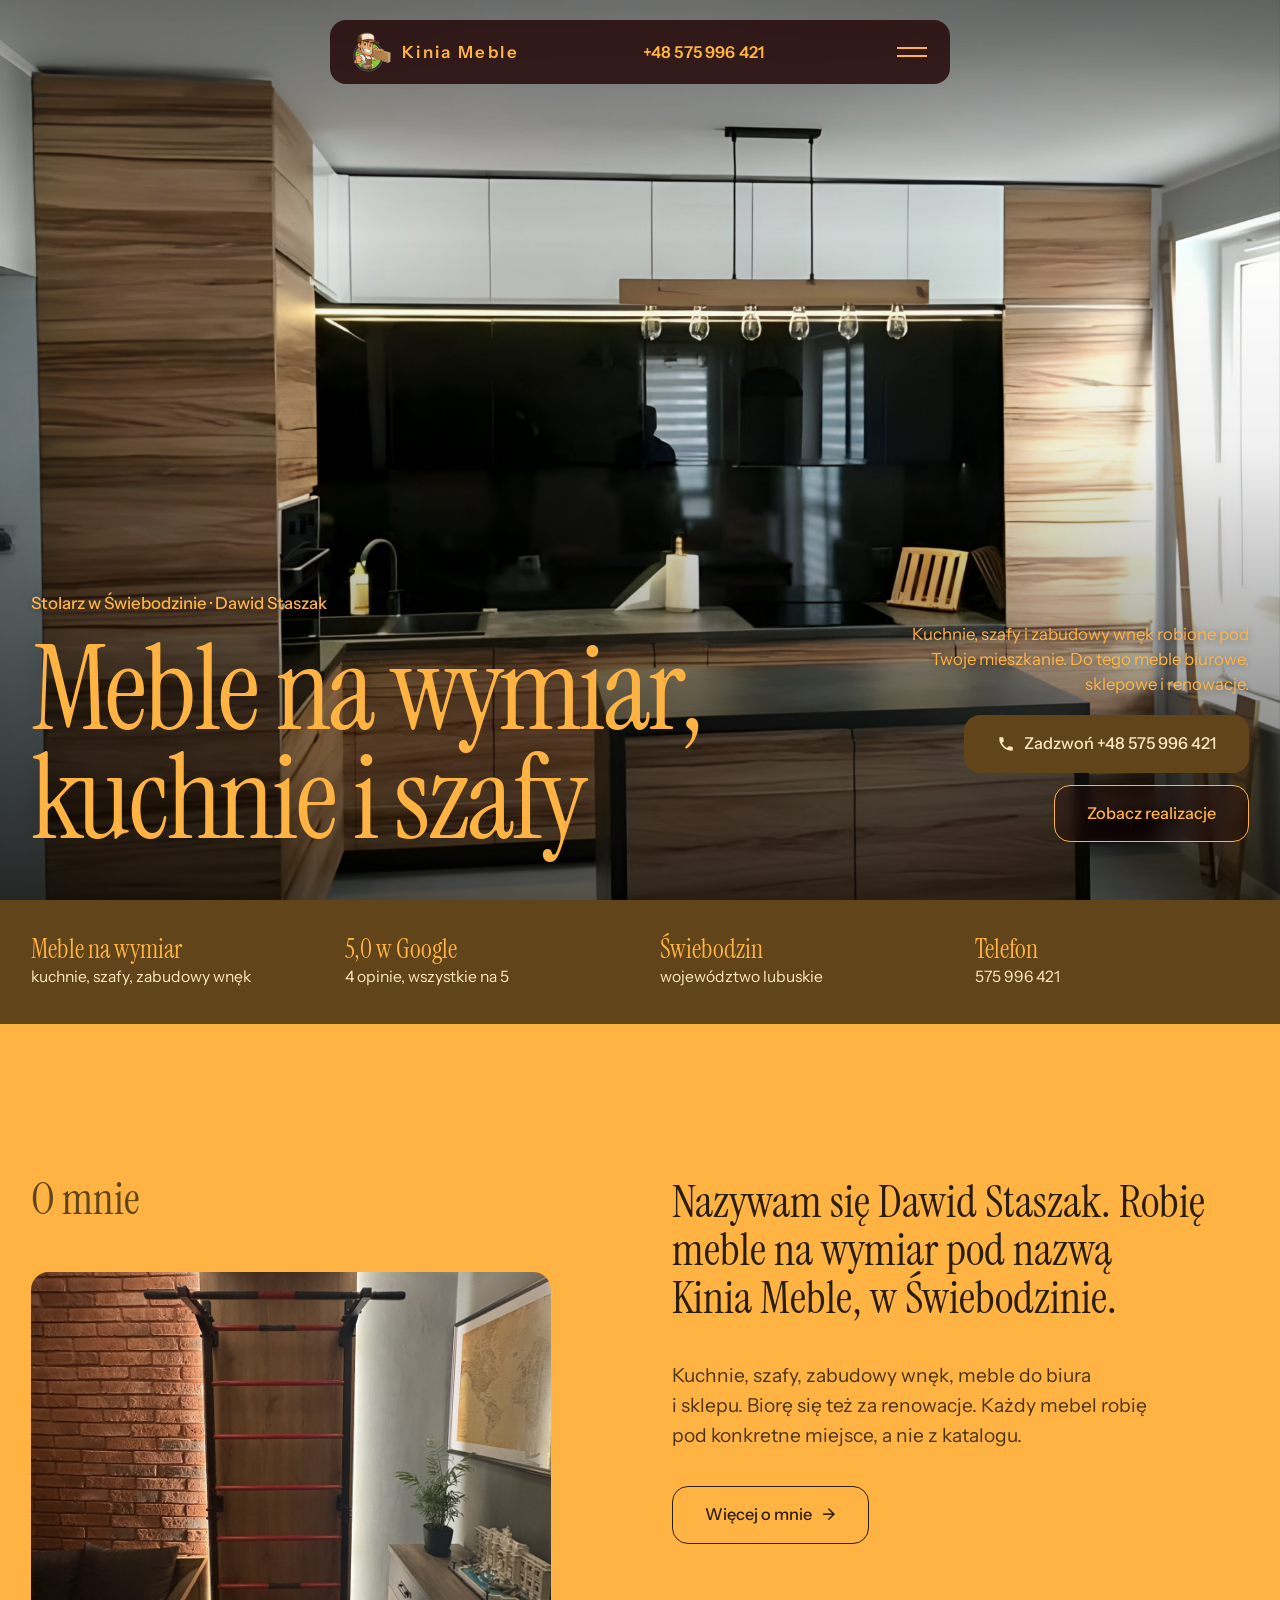
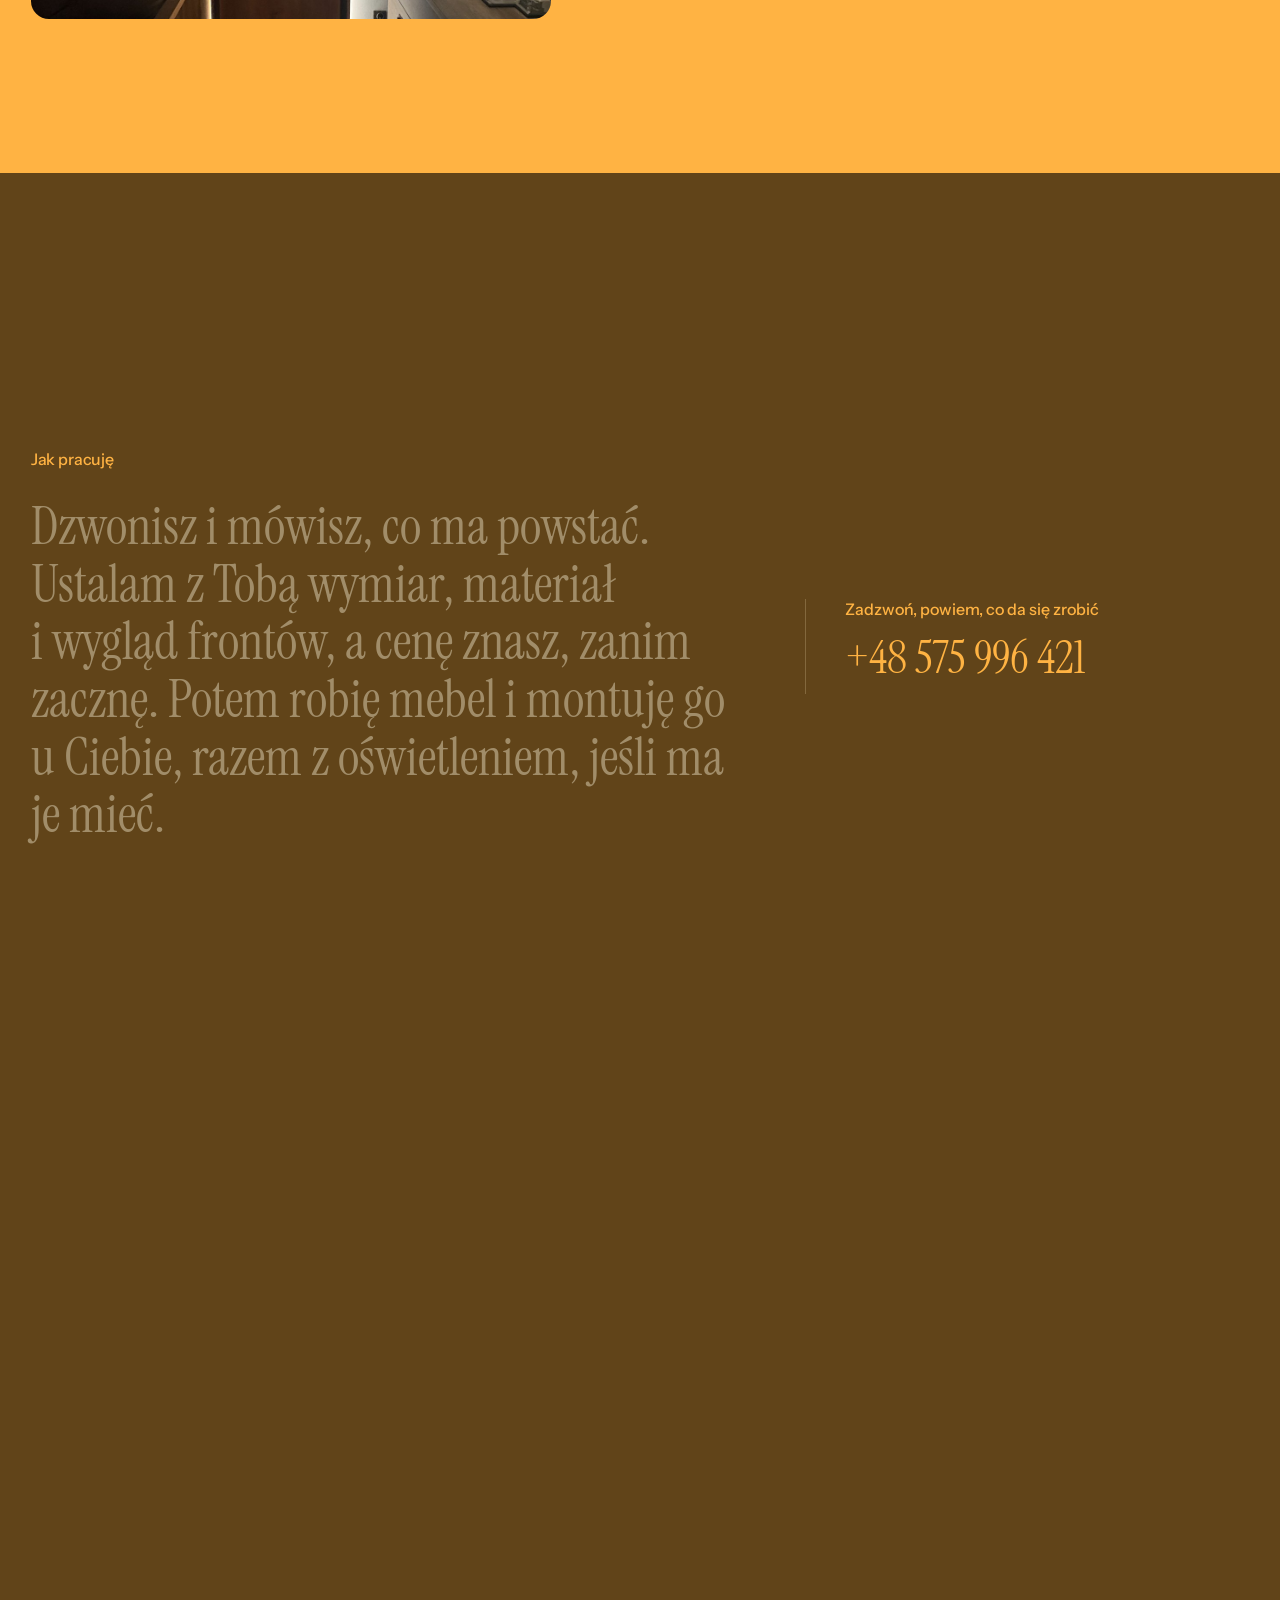
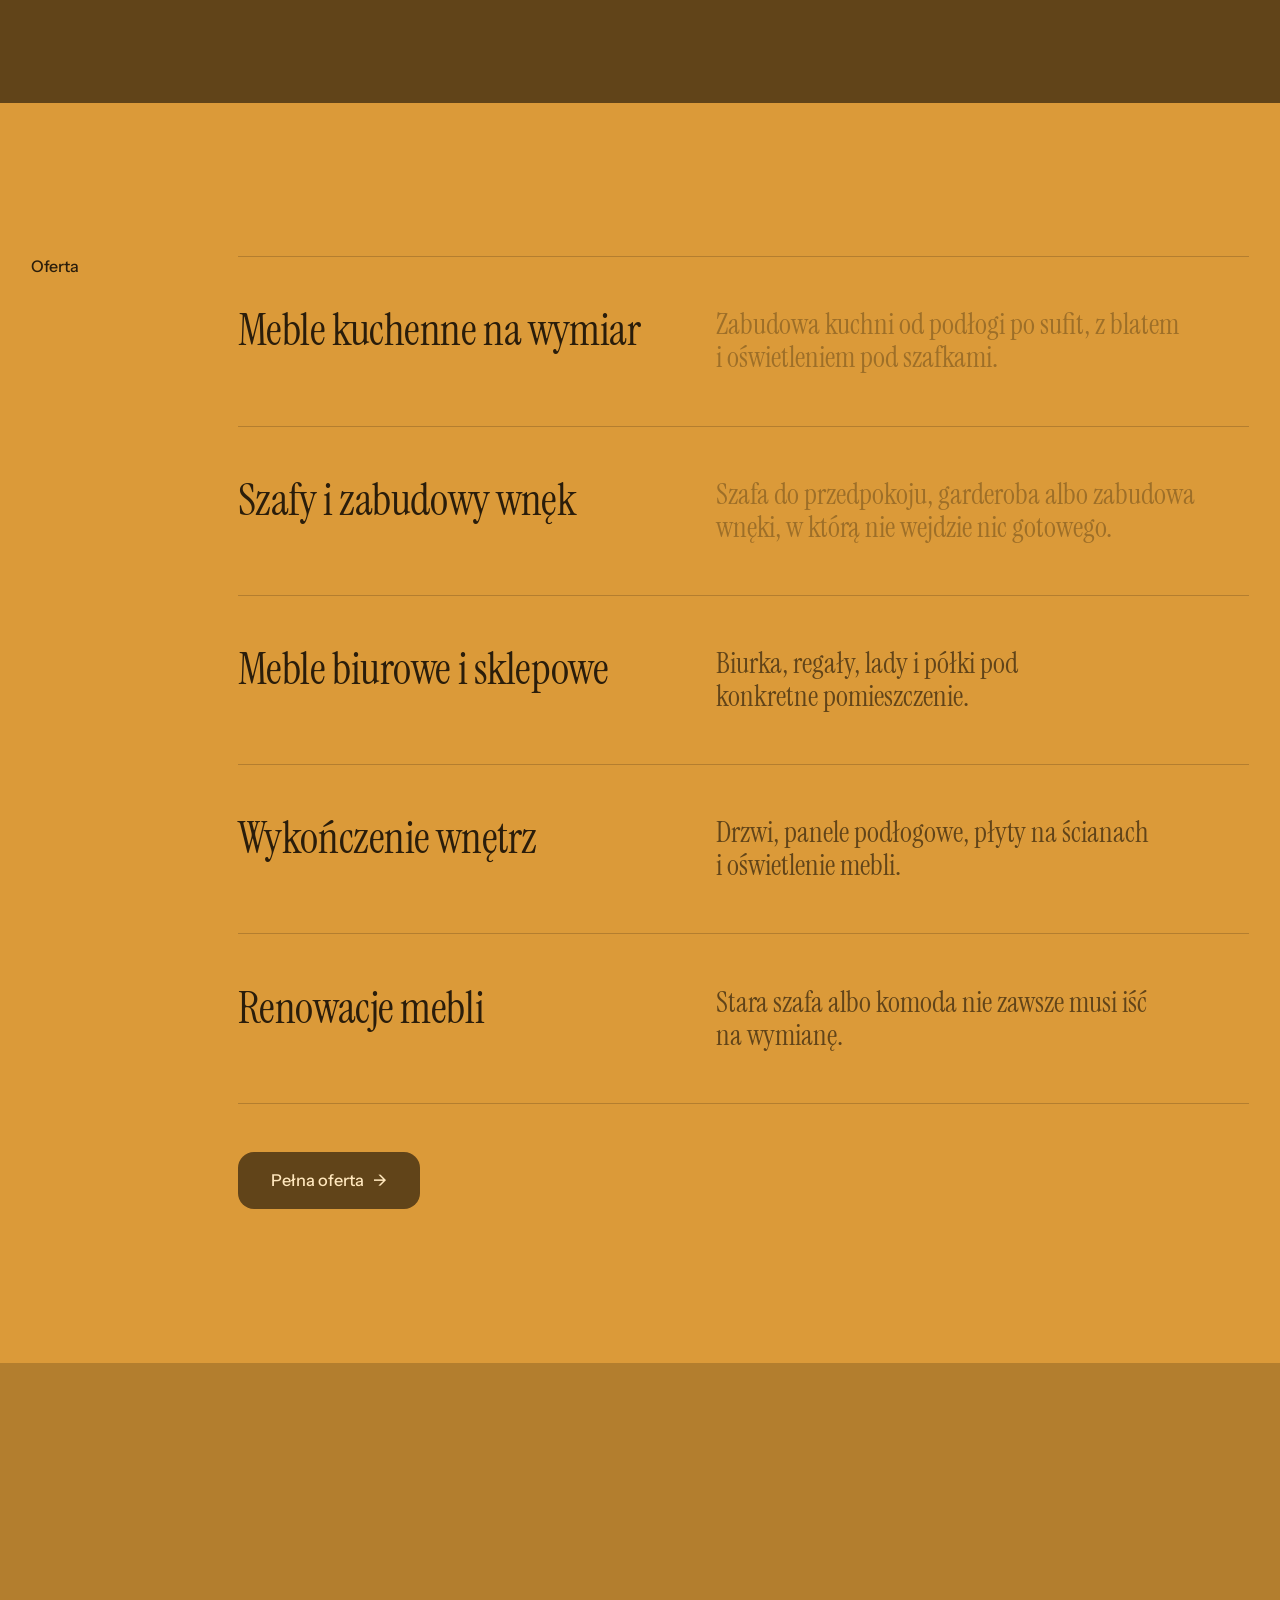
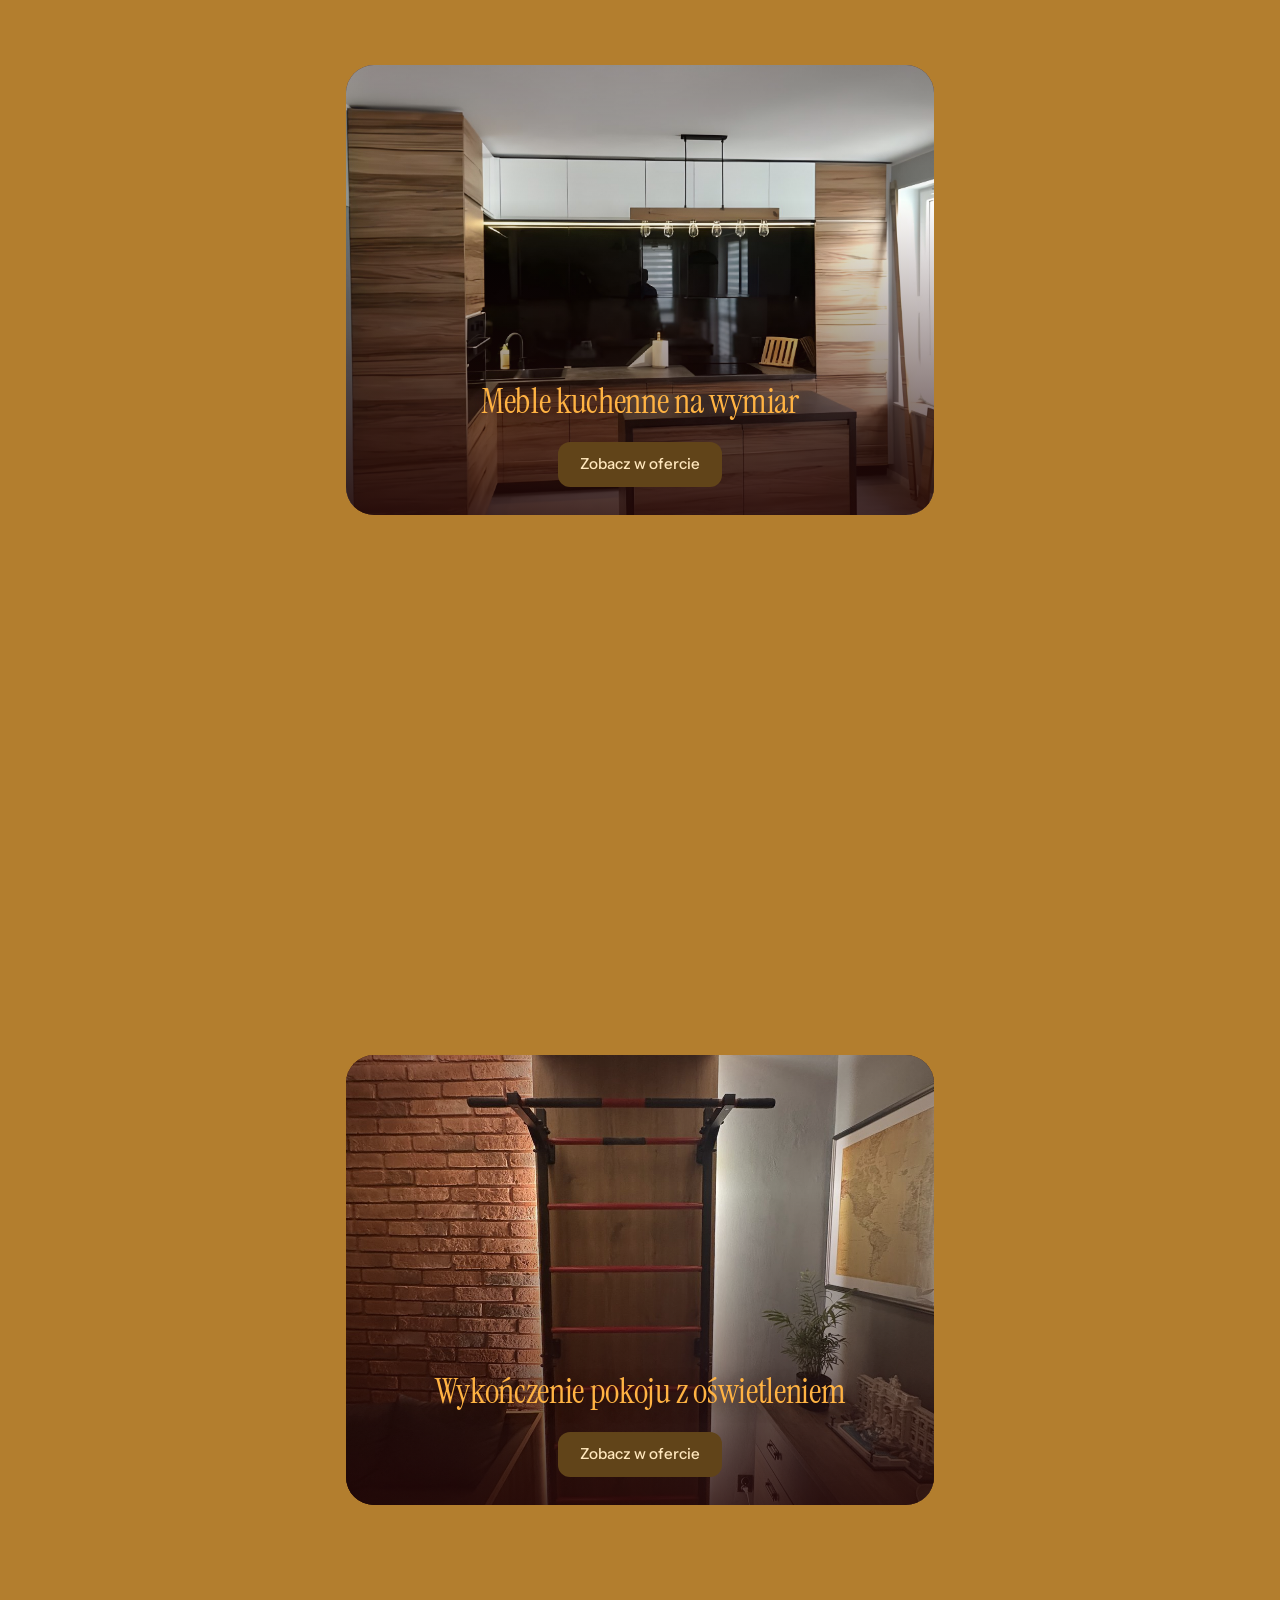
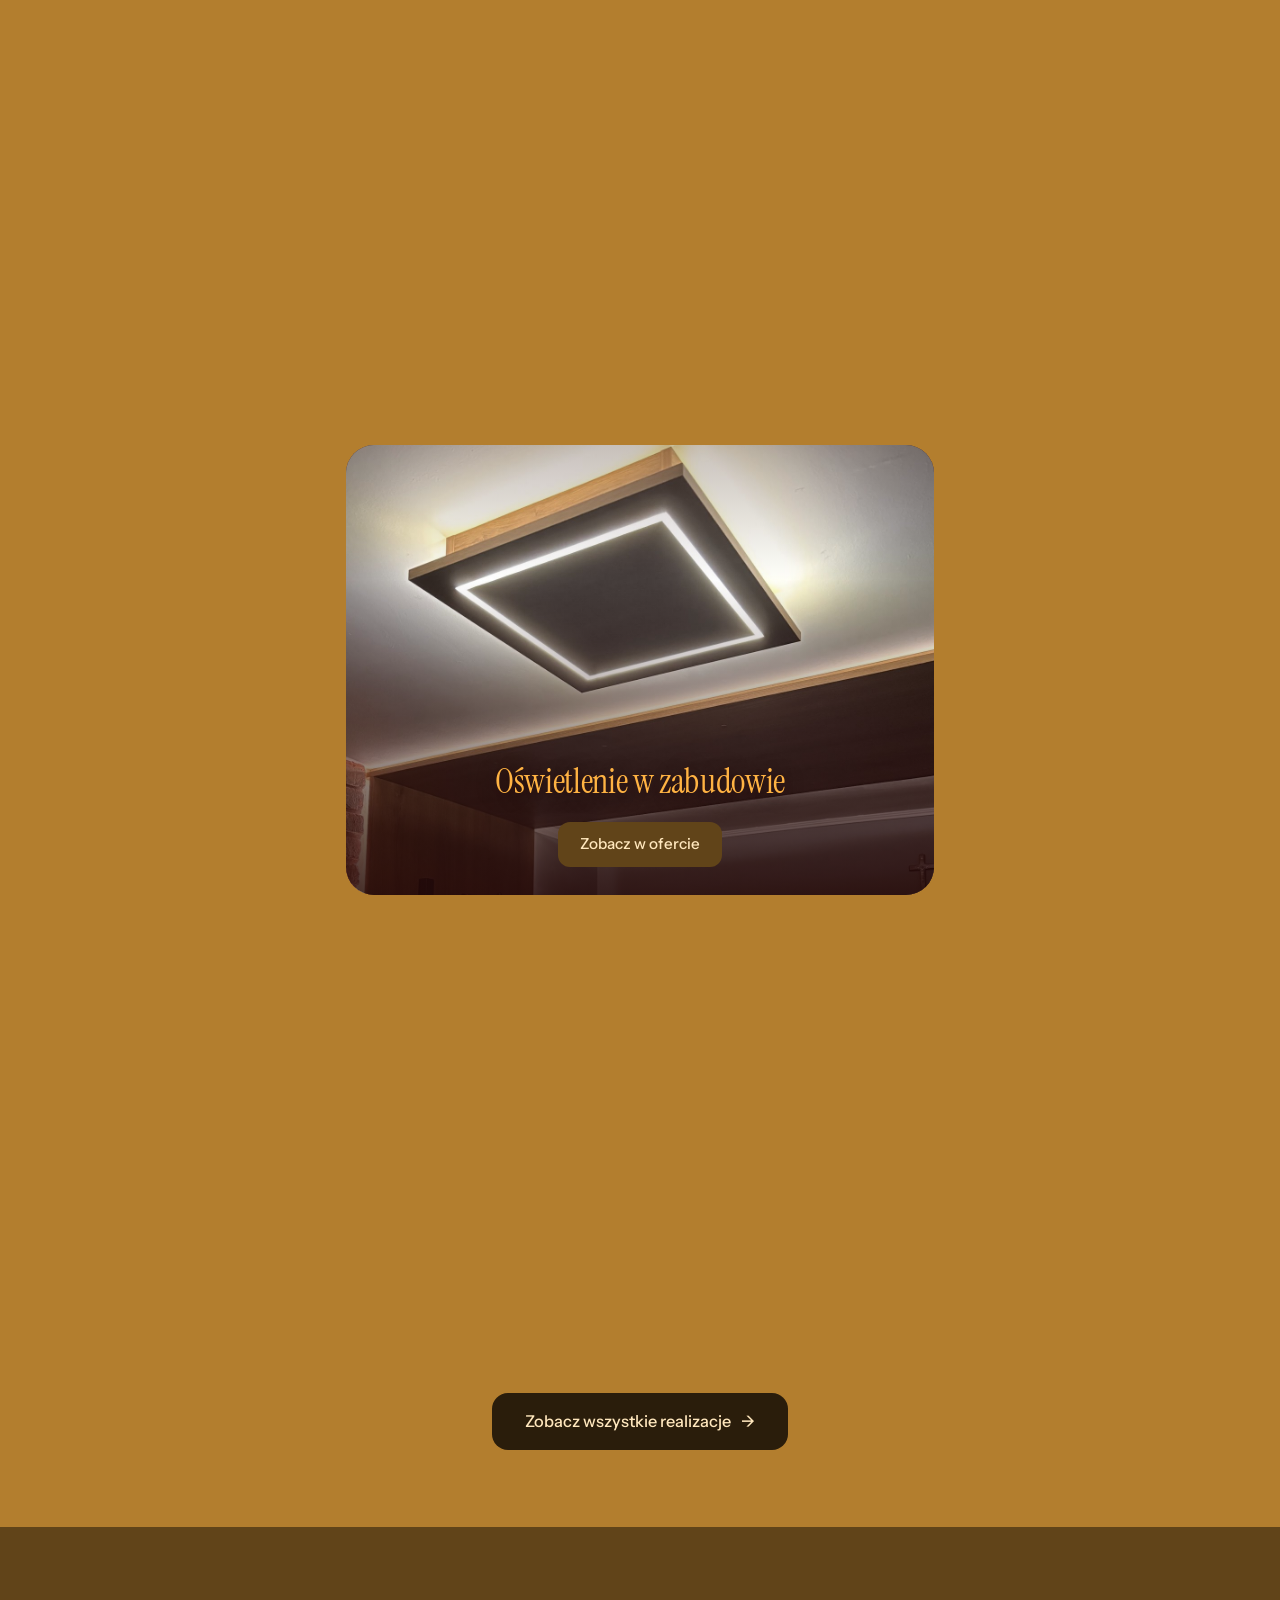
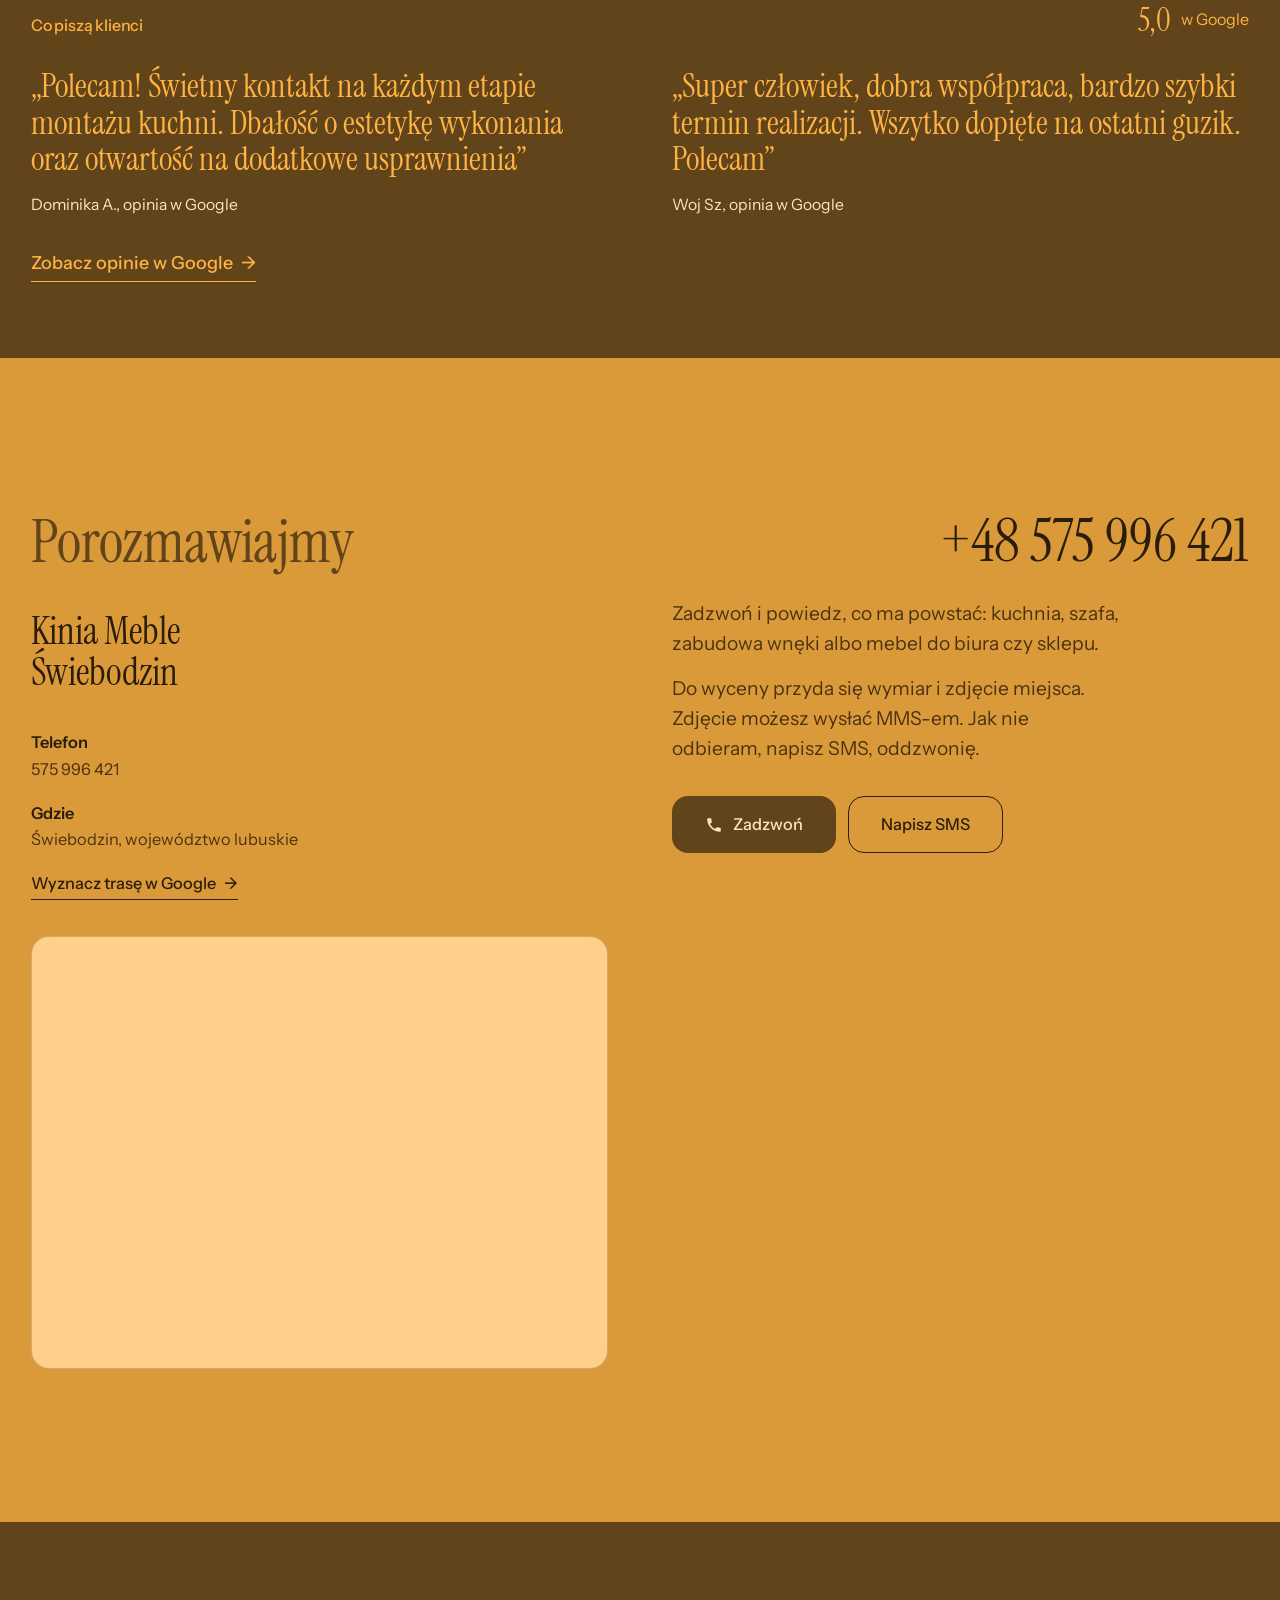
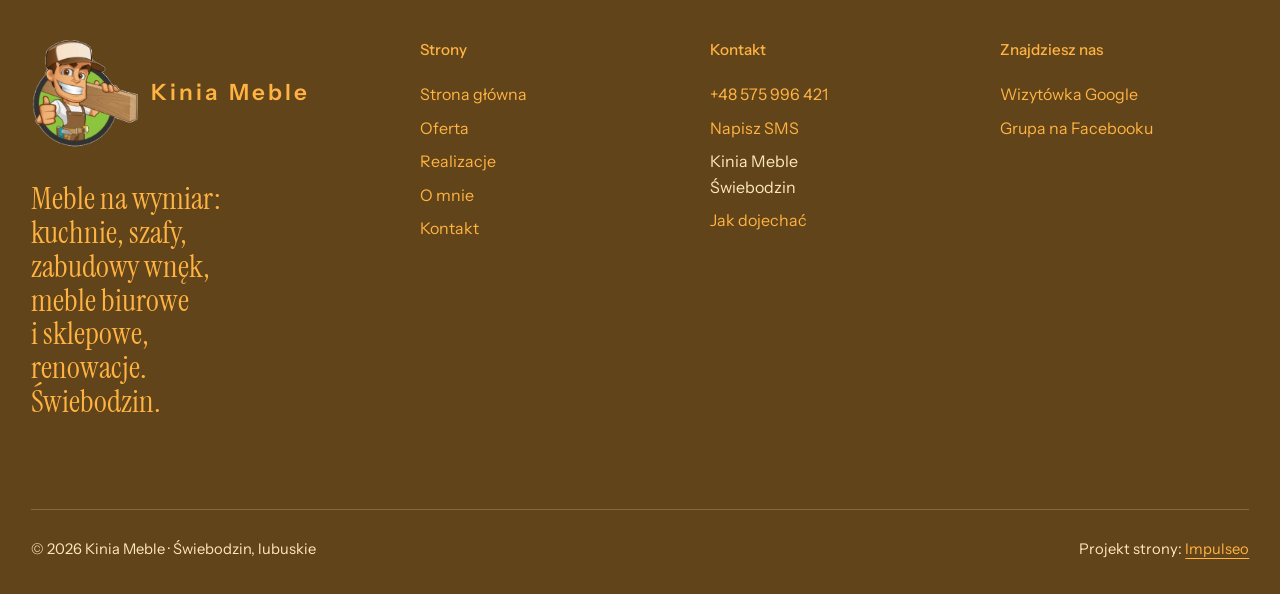
==== commit 56d1afd1: "Demo v2: układ thefitouter.com, paleta Autumn leaves, tylko realne zdjęcia klienta Co-Authored-By: C" ====
--- a/index.html
+++ b/index.html
@@ -3,183 +3,201 @@
 <head>
 <meta charset="UTF-8">
 <meta name="viewport" content="width=device-width, initial-scale=1.0">
-<title>Kinia Meble - meble na wymiar, kuchnie i szafy</title>
-<meta name="description" content="Meble na wymiar w Świebodzinie i okolicy: kuchnie, szafy, zabudowy wnęk, meble biurowe i sklepowe, renowacje. Zadzwoń: +48 575 996 421.">
-<link rel="canonical" href="https://kris20032.github.io/kinia-meble/">
+<title>Meble na wymiar, kuchnie i szafy · Świebodzin | Kinia Meble</title>
+<meta name="description" content="Kinia Meble, Dawid Staszak, Świebodzin: meble na wymiar, kuchnie, szafy, zabudowy wnęk, meble biurowe i sklepowe, renowacje. Tel. 575 996 421.">
+<link rel="canonical" href="https://impulseo-pl.github.io/kinia-meble/">
 <meta name="robots" content="noindex, nofollow">
+<meta name="theme-color" content="#240808">
 <meta property="og:type" content="website">
 <meta property="og:locale" content="pl_PL">
 <meta property="og:site_name" content="Kinia Meble">
-<meta property="og:title" content="Kinia Meble - meble na wymiar, kuchnie i szafy">
-<meta property="og:description" content="Meble na wymiar w Świebodzinie i okolicy: kuchnie, szafy, zabudowy wnęk, meble biurowe i sklepowe, renowacje. Zadzwoń: +48 575 996 421.">
-<meta property="og:url" content="https://kris20032.github.io/kinia-meble/">
-<meta property="og:image" content="https://kris20032.github.io/kinia-meble/img/og.jpg">
+<meta property="og:title" content="Meble na wymiar, kuchnie i szafy · Świebodzin | Kinia Meble">
+<meta property="og:description" content="Kinia Meble, Dawid Staszak, Świebodzin: meble na wymiar, kuchnie, szafy, zabudowy wnęk, meble biurowe i sklepowe, renowacje. Tel. 575 996 421.">
+<meta property="og:url" content="https://impulseo-pl.github.io/kinia-meble/">
+<meta property="og:image" content="https://impulseo-pl.github.io/kinia-meble/img/og.jpg">
 <meta property="og:image:width" content="1200">
 <meta property="og:image:height" content="630">
 <meta name="twitter:card" content="summary_large_image">
-<script type="application/ld+json">{"@context": "https://schema.org", "@type": "HomeAndConstructionBusiness", "name": "Kinia Meble", "url": "https://kris20032.github.io/kinia-meble/", "telephone": "+48575996421", "image": "https://kris20032.github.io/kinia-meble/img/og.jpg", "areaServed": "Świebodzin", "sameAs": ["https://www.facebook.com/groups/358741888071834/", "https://www.google.com/maps/place/Kinia+Meble+Dawid+Staszak/@52.2435808,15.4755642,17z/data=!4m6!3m5!1s0x67a8418471066d97:0x9ed3efca1c429b67!8m2!3d52.2435808!4d15.4755642!16s%2Fg%2F11ntkc104k"]}</script>
+<link rel="icon" href="img/logo.png">
+<script type="application/ld+json">{"@context": "https://schema.org", "@type": "HomeAndConstructionBusiness", "name": "Kinia Meble Dawid Staszak", "url": "https://impulseo-pl.github.io/kinia-meble/", "telephone": "+48575996421", "image": "https://impulseo-pl.github.io/kinia-meble/img/og.jpg", "address": {"@type": "PostalAddress", "addressLocality": "Świebodzin", "addressRegion": "lubuskie", "addressCountry": "PL"}, "geo": {"@type": "GeoCoordinates", "latitude": 52.2435808, "longitude": 15.4755642}, "founder": {"@type": "Person", "name": "Dawid Staszak"}, "aggregateRating": {"@type": "AggregateRating", "ratingValue": "5.0", "bestRating": "5", "reviewCount": "4"}, "sameAs": ["https://www.google.com/maps/place/Kinia+Meble+Dawid+Staszak/@52.2435808,15.4755642,17z/data=!4m6!3m5!1s0x67a8418471066d97:0x9ed3efca1c429b67!8m2!3d52.2435808!4d15.4755642!16s%2Fg%2F11ntkc104k", "https://www.facebook.com/groups/358741888071834/"]}</script>
+<script>document.documentElement.classList.add('js')</script>
+<link rel="preload" as="image" href="img/hero.jpg" fetchpriority="high">
 <link rel="preconnect" href="https://fonts.googleapis.com">
 <link rel="preconnect" href="https://fonts.gstatic.com" crossorigin>
-<link href="https://fonts.googleapis.com/css2?family=Lora:wght@500;600;700&family=Manrope:wght@400;500;600&display=swap" rel="stylesheet">
-<link rel="stylesheet" href="assets/styles.css?v=e708d133">
+<link href="https://fonts.googleapis.com/css2?family=Instrument+Sans:wght@400..600&family=Instrument+Serif&display=swap" rel="stylesheet">
+<link rel="stylesheet" href="assets/styles.css?v=20261118a">
+<style>:root{--bone:#FFB343;--bone-hi:#FFD08A;--cacao:#4A3212;--bordeaux:#614419;--carmine:#614419;--brass:#FFB343;--ink:#2A1D0B;--ink-2:#4A3212;--on-dark:#FFE7BD;--on-dark-2:#FFE7BD;--line:rgba(42,29,11,.22);--line-dark:rgba(255,231,189,.22)}.btn-main{color:#FFE7BD}.btn-main:hover{background:#2A1D0B}.card:hover .btn{background:#2A1D0B}.btn-brass{color:#2A1D0B}.btn-brass:hover{background:#FFE7BD}.label-serif{color:#614419}.bone .rows-list dd,.bone .rows-list p{color:#4A3212}#oferta,.phead.bone,.sec.bone#kontakt{background:#DB9A39}.cards{background:#B37E2E}.cards .cards-foot .btn{background:#2A1D0B;color:#FFE7BD}.facts{background:#614419}.foot{background:#614419}.form input,.form textarea{background:#FFD08A}.hero-img{object-position:50% 40%}.pill-logo .mark{width:40px;height:40px}.foot-logo .mark{width:110px;height:110px}@media (max-width:700px){.pill-logo .word{display:inline;font-size:.95rem}}</style>
+<script src="assets/lenis.min.js?v=1.1.20" defer></script>
+<script src="assets/main.js?v=20261118a" defer></script>
 </head>
 <body>
-
-<header class="nav">
-  <div class="wrap nav-inner">
-    <a class="brand brand-has-logo" href="index.html"><img class="brand-logo" src="img/logo.png" alt="Kinia Meble" width="285" height="293" decoding="async"></a>
-    <nav class="nav-links">
-      <a href="index.html" class="active" aria-current="page">Strona główna</a>
+<a class="skip" href="#tresc">Przejdź do treści</a>
+<header class="pill">
+  <a class="pill-logo" href="index.html" aria-label="Kinia Meble - strona główna"><img class="mark" src="img/logo.png" width="285" height="293" alt=""><span class="word">Kinia Meble</span></a>
+  <a class="pill-phone" href="tel:+48575996421">+48 575 996 421</a>
+  <button class="burger" type="button" aria-expanded="false" aria-controls="menu" aria-label="Otwórz menu"><i></i><i></i></button>
+</header>
+<div class="menu" id="menu" aria-hidden="true">
+  <div class="menu-grid">
+    <nav class="menu-links" aria-label="Menu główne">
+      <a href="index.html" aria-current="page">Strona główna</a>
+      <a href="oferta.html">Oferta</a>
       <a href="realizacje.html">Realizacje</a>
-      <a href="oferta.html">Oferta</a>
-      <a href="o-nas.html">O nas</a>
+      <a href="o-nas.html">O mnie</a>
       <a href="kontakt.html">Kontakt</a>
-      <a href="kontakt.html" class="btn btn-accent">Zapytaj o wycenę</a>
     </nav>
-    <button class="nav-toggle" aria-label="Menu"><span></span><span></span><span></span></button>
-  </div>
-</header>
-
-<main>
-<section class="hero-cine">
-  <img src="img/hero.jpg" fetchpriority="high" data-rotate="img/g6.jpg|img/g7.jpg" alt="Kinia Meble - Meble, które pasują co do milimetra. " width="1880" height="1253">
+    <div class="menu-side">
+      <div><b>Telefon</b><a href="tel:+48575996421">+48 575 996 421</a></div>
+      <div><b>Gdzie</b>Świebodzin, lubuskie</div>
+    </div>
+  </div>
+</div>
+<main id="tresc">
+<section class="hero">
+  <img class="hero-img" src="img/hero.jpg" width="1920" height="1407" alt="Kuchnia z&nbsp;czarnym szkłem nad blatem, drewnianą lampą i&nbsp;listwą LED pod szafkami" fetchpriority="high">
+  <div class="hero-in">
+    <div>
+      <p class="hero-kicker">Stolarz w&nbsp;Świebodzinie · Dawid Staszak</p>
+      <h1>Meble na wymiar, kuchnie i&nbsp;szafy</h1>
+    </div>
+    <div class="hero-side">
+      <p>Kuchnie, szafy i&nbsp;zabudowy wnęk robione pod Twoje mieszkanie. Do tego meble biurowe, sklepowe i&nbsp;renowacje.</p>
+      <div class="btn-row">
+        <a class="btn btn-main hero-call" href="tel:+48575996421"><svg class="ico" viewBox="0 0 24 24" fill="none" aria-hidden="true"><path d="M6.6 10.8a15.5 15.5 0 0 0 6.6 6.6l2.2-2.2a1 1 0 0 1 1-.24 11.4 11.4 0 0 0 3.6.58 1 1 0 0 1 1 1V20a1 1 0 0 1-1 1A17 17 0 0 1 3 4a1 1 0 0 1 1-1h3.5a1 1 0 0 1 1 1c0 1.25.2 2.45.57 3.57a1 1 0 0 1-.25 1L6.6 10.8Z" fill="currentColor"/></svg>Zadzwoń +48 575 996 421</a>
+        <a class="btn btn-line btn-on-photo" href="realizacje.html">Zobacz realizacje</a>
+      </div>
+    </div>
+  </div>
+</section>
+
+<section class="facts cacao dark" aria-label="Najważniejsze informacje">
+  <ul class="wrap facts-list">
+    <li><b>Meble na wymiar</b>kuchnie, szafy, zabudowy wnęk</li>
+    <li><b>5,0 w Google</b>4 opinie, wszystkie na&nbsp;5</li>
+    <li><b>Świebodzin</b>województwo lubuskie</li>
+    <li><b>Telefon</b>575 996 421</li>
+  </ul>
+</section>
+
+<section class="sec bone" id="o-nas">
+  <div class="wrap about">
+    <div class="about-left up">
+      <p class="label-serif">O&nbsp;mnie</p><figure class="about-fig"><img src="img/p3.jpg" width="1200" height="1600" alt="Pokój z&nbsp;drabinką gimnastyczną, ścianą z&nbsp;cegły i&nbsp;pasem LED pod sufitem" loading="lazy"></figure>
+    </div>
+    <div class="about-right up">
+      <p class="statement">Nazywam się Dawid Staszak. Robię meble na wymiar pod nazwą Kinia Meble, w&nbsp;Świebodzinie.</p>
+      <p class="lead">Kuchnie, szafy, zabudowy wnęk, meble do biura i&nbsp;sklepu. Biorę się też za renowacje. Każdy mebel robię pod konkretne miejsce, a&nbsp;nie z&nbsp;katalogu.</p>
+      <div class="btn-row"><a class="btn btn-line" href="o-nas.html">Więcej o&nbsp;mnie <span aria-hidden="true">→</span></a></div>
+    </div>
+  </div>
+</section>
+
+<section class="reveal-sec bordeaux dark" aria-labelledby="jak">
+  <div class="reveal-stick">
+    <div class="reveal-main">
+      <h2 class="label" id="jak">Jak pracuję</h2>
+      <p class="reveal-text">Dzwonisz i&nbsp;mówisz, co ma powstać. Ustalam z&nbsp;Tobą wymiar, materiał i&nbsp;wygląd frontów, a&nbsp;cenę znasz, zanim zacznę. Potem robię mebel i&nbsp;montuję go u&nbsp;Ciebie, razem z&nbsp;oświetleniem, jeśli ma je mieć.</p>
+    </div>
+    <aside class="reveal-aside">
+      <p class="label">Zadzwoń, powiem, co da się zrobić</p>
+      <a class="reveal-phone" href="tel:+48575996421">+48 575 996 421</a>
+      <p></p>
+    </aside>
+  </div>
+</section>
+
+<section class="sec bone" id="oferta">
+  <div class="wrap svc">
+    <h2 class="label">Oferta</h2>
+    <div>
+      <div class="svc-list">
+      <a class="svc-row" href="oferta.html#kuchnie"><h3>Meble kuchenne na wymiar</h3><p>Zabudowa kuchni od podłogi po sufit, z&nbsp;blatem i&nbsp;oświetleniem pod szafkami.</p></a>
+      <a class="svc-row" href="oferta.html#szafy"><h3>Szafy i&nbsp;zabudowy wnęk</h3><p>Szafa do przedpokoju, garderoba albo zabudowa wnęki, w&nbsp;którą nie wejdzie nic gotowego.</p></a>
+      <a class="svc-row" href="oferta.html#biuro"><h3>Meble biurowe i&nbsp;sklepowe</h3><p>Biurka, regały, lady i&nbsp;półki pod konkretne pomieszczenie.</p></a>
+      <a class="svc-row" href="oferta.html#wnetrza"><h3>Wykończenie wnętrz</h3><p>Drzwi, panele podłogowe, płyty na ścianach i&nbsp;oświetlenie mebli.</p></a>
+      <a class="svc-row" href="oferta.html#renowacje"><h3>Renowacje mebli</h3><p>Stara szafa albo komoda nie zawsze musi iść na wymianę.</p></a>
+      </div>
+      <div class="svc-foot"><a class="btn btn-main" href="oferta.html">Pełna oferta <span aria-hidden="true">→</span></a></div>
+    </div>
+  </div>
+</section>
+
+<section class="cards cacao dark" aria-label="Realizacje">
+  <div class="card-wrap"><div class="card-stick">
+    <a class="card" href="oferta.html#kuchnie"><img src="img/hero.jpg" width="1920" height="1407" alt="Kuchnia z&nbsp;czarnym szkłem nad blatem i&nbsp;listwą LED" decoding="async"><span class="card-in"><h3>Meble kuchenne na wymiar</h3><span class="btn btn-main btn-sm">Zobacz w&nbsp;ofercie</span></span></a>
+  </div></div>
+  <div class="card-wrap"><div class="card-stick">
+    <a class="card" href="oferta.html#wnetrza"><img src="img/p3.jpg" width="1200" height="1600" alt="Pokój z&nbsp;płytami na ścianie, drabinką i&nbsp;pasem LED" loading="lazy" decoding="async"><span class="card-in"><h3>Wykończenie pokoju z&nbsp;oświetleniem</h3><span class="btn btn-main btn-sm">Zobacz w&nbsp;ofercie</span></span></a>
+  </div></div>
+  <div class="card-wrap"><div class="card-stick">
+    <a class="card" href="oferta.html#wnetrza"><img src="img/p-sufit.jpg" width="1600" height="1040" alt="Sufit z&nbsp;panelem LED i&nbsp;drewnianą obudową" loading="lazy" decoding="async"><span class="card-in"><h3>Oświetlenie w zabudowie</h3><span class="btn btn-main btn-sm">Zobacz w&nbsp;ofercie</span></span></a>
+  </div></div>
+  <div class="wrap cards-foot"><a class="btn btn-brass" href="realizacje.html">Zobacz wszystkie realizacje <span aria-hidden="true">→</span></a></div>
+</section>
+
+
+<section class="bordeaux dark opinie-mini" id="opinie">
   <div class="wrap">
-    <div class="hero-copy">
-      <div class="brandmark bm-l"><span class="bm-line"><span>Kinia Meble</span></span></div>
-      <h1>Meble, które pasują co do milimetra. </h1>
-      <p class="lead">Najpierw pomiar i projekt, decyzja potem. Mebel powstaje pod Twoje wnętrze - ze skosem i krzywą ścianą włącznie.</p>
-      <div class="hero-actions">
-        <a href="realizacje.html" class="btn btn-accent">Zobacz realizacje <span class="arr">→</span></a>
-        <a href="kontakt.html" class="btn btn-ghost btn-on-dark">Zapytaj o wycenę</a>
-      </div>
-      <div style="margin-top:var(--space-6);color:#fff;font-weight:600;letter-spacing:.02em;opacity:.92"><span class="g-badge"><svg class="gb-ico" viewBox="0 0 24 24" width="18" height="18" aria-hidden="true"><path fill="#4285F4" d="M22.56 12.25c0-.78-.07-1.53-.2-2.25H12v4.26h5.92c-.26 1.37-1.04 2.53-2.21 3.31v2.77h3.57c2.08-1.92 3.28-4.74 3.28-8.09z"/><path fill="#34A853" d="M12 23c2.97 0 5.46-.98 7.28-2.66l-3.57-2.77c-.98.66-2.23 1.06-3.71 1.06-2.86 0-5.29-1.93-6.16-4.53H2.18v2.84C3.99 20.53 7.7 23 12 23z"/><path fill="#FBBC05" d="M5.84 14.09c-.22-.66-.35-1.36-.35-2.09s.13-1.43.35-2.09V7.07H2.18C1.43 8.55 1 10.22 1 12s.43 3.45 1.18 4.93l2.85-2.22.81-.62z"/><path fill="#EA4335" d="M12 5.38c1.62 0 3.06.56 4.21 1.64l3.15-3.15C17.45 2.09 14.97 1 12 1 7.7 1 3.99 3.47 2.18 7.07l3.66 2.84c.87-2.6 3.3-4.53 6.16-4.53z"/></svg><b class="gb-ocena">5,0</b><svg class="gb-stars" viewBox="0 0 90 18" width="74" height="14.8" aria-hidden="true"><g fill="currentColor" opacity=".26"><path transform="translate(0,0)" d="M9 1.6l2.2 4.46 4.92.72-3.56 3.47.84 4.9L9 12.74l-4.4 2.31.84-4.9L1.88 6.68l4.92-.72L9 1.6Z"/><path transform="translate(18,0)" d="M9 1.6l2.2 4.46 4.92.72-3.56 3.47.84 4.9L9 12.74l-4.4 2.31.84-4.9L1.88 6.68l4.92-.72L9 1.6Z"/><path transform="translate(36,0)" d="M9 1.6l2.2 4.46 4.92.72-3.56 3.47.84 4.9L9 12.74l-4.4 2.31.84-4.9L1.88 6.68l4.92-.72L9 1.6Z"/><path transform="translate(54,0)" d="M9 1.6l2.2 4.46 4.92.72-3.56 3.47.84 4.9L9 12.74l-4.4 2.31.84-4.9L1.88 6.68l4.92-.72L9 1.6Z"/><path transform="translate(72,0)" d="M9 1.6l2.2 4.46 4.92.72-3.56 3.47.84 4.9L9 12.74l-4.4 2.31.84-4.9L1.88 6.68l4.92-.72L9 1.6Z"/></g><clipPath id="gs1000"><rect x="0" y="0" width="90.0" height="18"/></clipPath><g fill="#FBBC04" clip-path="url(#gs1000)"><path transform="translate(0,0)" d="M9 1.6l2.2 4.46 4.92.72-3.56 3.47.84 4.9L9 12.74l-4.4 2.31.84-4.9L1.88 6.68l4.92-.72L9 1.6Z"/><path transform="translate(18,0)" d="M9 1.6l2.2 4.46 4.92.72-3.56 3.47.84 4.9L9 12.74l-4.4 2.31.84-4.9L1.88 6.68l4.92-.72L9 1.6Z"/><path transform="translate(36,0)" d="M9 1.6l2.2 4.46 4.92.72-3.56 3.47.84 4.9L9 12.74l-4.4 2.31.84-4.9L1.88 6.68l4.92-.72L9 1.6Z"/><path transform="translate(54,0)" d="M9 1.6l2.2 4.46 4.92.72-3.56 3.47.84 4.9L9 12.74l-4.4 2.31.84-4.9L1.88 6.68l4.92-.72L9 1.6Z"/><path transform="translate(72,0)" d="M9 1.6l2.2 4.46 4.92.72-3.56 3.47.84 4.9L9 12.74l-4.4 2.31.84-4.9L1.88 6.68l4.92-.72L9 1.6Z"/></g></svg><span class="gb-txt">w Google</span></span></div>
-    </div>
-  </div>
-</section>
-<section class="strip n-5" style="padding-block:0">
+    <div class="quotes-head" style="margin-bottom:32px">
+      <h2 class="label">Co piszą klienci</h2>
+      <a class="rating" href="https://www.google.com/maps/place/Kinia+Meble+Dawid+Staszak/@52.2435808,15.4755642,17z/data=!4m6!3m5!1s0x67a8418471066d97:0x9ed3efca1c429b67!8m2!3d52.2435808!4d15.4755642!16s%2Fg%2F11ntkc104k" target="_blank" rel="noopener"><b>5,0</b><span>w&nbsp;Google</span></a>
+    </div>
+    <div class="quotes-two">
+      <figure class="quote-mini"><blockquote>„Polecam! Świetny kontakt na każdym etapie montażu kuchni. Dbałość o&nbsp;estetykę wykonania oraz otwartość na dodatkowe usprawnienia”</blockquote><figcaption>Dominika A., opinia w&nbsp;Google</figcaption></figure>
+      <figure class="quote-mini"><blockquote>„Super człowiek, dobra współpraca, bardzo szybki termin realizacji. Wszytko dopięte na ostatni guzik. Polecam”</blockquote><figcaption>Woj Sz, opinia w&nbsp;Google</figcaption></figure>
+    </div>
+    <p style="margin-top:32px"><a class="link" href="https://www.google.com/maps/place/Kinia+Meble+Dawid+Staszak/@52.2435808,15.4755642,17z/data=!4m6!3m5!1s0x67a8418471066d97:0x9ed3efca1c429b67!8m2!3d52.2435808!4d15.4755642!16s%2Fg%2F11ntkc104k" target="_blank" rel="noopener">Zobacz opinie w&nbsp;Google <span aria-hidden="true">→</span></a></p>
+  </div>
+</section>
+
+<section class="sec bone" id="kontakt">
+  <div class="wrap contact">
+    <div class="up">
+      <h2>Porozmawiajmy</h2>
+      <p class="big-addr">Kinia Meble<br>Świebodzin</p>
+      <div class="contact-meta">
+        <p><b>Telefon</b>575 996 421</p>
+        <p><b>Gdzie</b>Świebodzin, województwo lubuskie</p>
+        <p><a class="link" href="https://www.google.com/maps/place/Kinia+Meble+Dawid+Staszak/@52.2435808,15.4755642,17z/data=!4m6!3m5!1s0x67a8418471066d97:0x9ed3efca1c429b67!8m2!3d52.2435808!4d15.4755642!16s%2Fg%2F11ntkc104k" target="_blank" rel="noopener">Wyznacz trasę w&nbsp;Google <span aria-hidden="true">→</span></a></p>
+      </div>
+      <div class="map"><iframe src="https://maps.google.com/maps?q=Kinia%20Meble%20Dawid%20Staszak%4052.2435808,15.4755642&z=13&output=embed" title="Mapa dojazdu, Świebodzin, lubuskie" loading="lazy" referrerpolicy="no-referrer-when-downgrade"></iframe></div>
+    </div>
+    <div class="contact-right up" id="formularz">
+      <a class="big-phone" href="tel:+48575996421">+48 575 996 421</a>
+      <p class="lead">Zadzwoń i&nbsp;powiedz, co ma powstać: kuchnia, szafa, zabudowa wnęki albo mebel do biura czy sklepu.</p>
+      <p class="lead" style="margin-top:16px">Do wyceny przyda się wymiar i&nbsp;zdjęcie miejsca. Zdjęcie możesz wysłać MMS-em. Jak nie odbieram, napisz SMS, oddzwonię.</p>
+      <div class="contact-cta">
+        <a class="btn btn-main" href="tel:+48575996421"><svg class="ico" viewBox="0 0 24 24" fill="none" aria-hidden="true"><path d="M6.6 10.8a15.5 15.5 0 0 0 6.6 6.6l2.2-2.2a1 1 0 0 1 1-.24 11.4 11.4 0 0 0 3.6.58 1 1 0 0 1 1 1V20a1 1 0 0 1-1 1A17 17 0 0 1 3 4a1 1 0 0 1 1-1h3.5a1 1 0 0 1 1 1c0 1.25.2 2.45.57 3.57a1 1 0 0 1-.25 1L6.6 10.8Z" fill="currentColor"/></svg>Zadzwoń</a>
+        <a class="btn btn-line" href="sms:+48575996421?body=Dzie%C5%84%20dobry%2C%20pytam%20o%3A%20%28kuchnia%2Fszafa%2Fzabudowa%29.%20Miejscowo%C5%9B%C4%87%3A%20...">Napisz SMS</a>
+      </div>
+    </div>
+  </div>
+</section>
+</main>
+<footer class="foot dark">
   <div class="wrap">
-    <div class="item reveal"><div class="k">5,0 na Google</div><div class="v"></div></div>
-    <div class="item reveal"><div class="k">Kuchnie, szafy, zabudowy</div><div class="v"></div></div>
-    <div class="item reveal"><div class="k">Oświetlenie LED</div><div class="v"></div></div>
-    <div class="item reveal"><div class="k">Od pomiaru po montaż</div><div class="v"></div></div>
-    <div class="item reveal"><div class="k">Renowacje mebli</div><div class="v"></div></div>
-  </div>
-</section>
-<section class="opinie-mini" aria-label="Opinie klientów">
-  <div class="wrap">
-    <div class="om-row">
-      <div class="om-item reveal"><blockquote>„…wykonania stolarki drzwiowej, kładzenia paneli podłogowych, montażu płyt naścien…”</blockquote><span class="om-autor">Rad Kasz</span></div>
-      <div class="om-item reveal"><blockquote>„Polecam!”</blockquote><span class="om-autor">Dominika A</span></div>
-      <div class="om-item reveal"><blockquote>„Super człowiek, dobra współpraca, bardzo szybki termin realizacji.”</blockquote><span class="om-autor">Woj Sz</span></div>
-    </div>
-  </div>
-</section>
-<section>
-  <div class="wrap split">
-    <div class="split-art reveal"><img src="img/g12.jpg" alt="Kinia Meble - realizacja" loading="lazy" width="1600" height="1066" decoding="async"></div>
-    <div class="split-copy reveal">
-      <span class="eyebrow">Kim jesteśmy</span>
-      <h2>Kto to robi</h2>
-      <p class="muted">Mebel, który zmierzyłem i zaprojektowałem, montuję też sam. Jak coś przy ścianie nie gra, nie szukam winnego - wiem, co poprawić, i robię to od ręki.</p>
-      <p class="muted">Jeden człowiek od pomiaru po ostatni front, więc nie ma komu zwalać winy.</p>
-      <a href="o-nas.html" class="btn btn-ghost">Poznaj nas <span class="arr">→</span></a>
-    </div>
-  </div>
-</section>
-<section class="gateways-band">
-  <div class="wrap">
-    <div class="gateways">
-      <a href="oferta.html" class="gateway reveal"><img src="img/about.jpg" alt="Kuchnie na wymiar" loading="lazy" width="1600" height="1285" decoding="async"><span class="g-ttl">Kuchnie na wymiar</span></a>
-      <a href="oferta.html" class="gateway reveal"><img src="img/g11.jpg" alt="Szafy i regały" loading="lazy" width="1600" height="1068" decoding="async"><span class="g-ttl">Szafy i regały</span></a>
-      <a href="oferta.html" class="gateway reveal"><img src="img/g1.jpg" alt="Zabudowy wnęk i skosów" loading="lazy" width="1920" height="2560" decoding="async"><span class="g-ttl">Zabudowy wnęk i skosów</span></a>
-    </div>
-  </div>
-</section>
-<section class="stopklatka" aria-hidden="true">
-  <div class="stk-bg" style="background-image:url(img/g13.jpg)"></div>
-</section>
-<section class="opinie">
-  <div class="wrap">
-    <div class="head center reveal">
-      <span class="eyebrow">Opinie</span>
-      <h2>Co mówią klienci</h2>
-    </div>
-    <p class="op-meta reveal"><span class="g-badge"><svg class="gb-ico" viewBox="0 0 24 24" width="18" height="18" aria-hidden="true"><path fill="#4285F4" d="M22.56 12.25c0-.78-.07-1.53-.2-2.25H12v4.26h5.92c-.26 1.37-1.04 2.53-2.21 3.31v2.77h3.57c2.08-1.92 3.28-4.74 3.28-8.09z"/><path fill="#34A853" d="M12 23c2.97 0 5.46-.98 7.28-2.66l-3.57-2.77c-.98.66-2.23 1.06-3.71 1.06-2.86 0-5.29-1.93-6.16-4.53H2.18v2.84C3.99 20.53 7.7 23 12 23z"/><path fill="#FBBC05" d="M5.84 14.09c-.22-.66-.35-1.36-.35-2.09s.13-1.43.35-2.09V7.07H2.18C1.43 8.55 1 10.22 1 12s.43 3.45 1.18 4.93l2.85-2.22.81-.62z"/><path fill="#EA4335" d="M12 5.38c1.62 0 3.06.56 4.21 1.64l3.15-3.15C17.45 2.09 14.97 1 12 1 7.7 1 3.99 3.47 2.18 7.07l3.66 2.84c.87-2.6 3.3-4.53 6.16-4.53z"/></svg><b class="gb-ocena">5,0</b><svg class="gb-stars" viewBox="0 0 90 18" width="74" height="14.8" aria-hidden="true"><g fill="currentColor" opacity=".26"><path transform="translate(0,0)" d="M9 1.6l2.2 4.46 4.92.72-3.56 3.47.84 4.9L9 12.74l-4.4 2.31.84-4.9L1.88 6.68l4.92-.72L9 1.6Z"/><path transform="translate(18,0)" d="M9 1.6l2.2 4.46 4.92.72-3.56 3.47.84 4.9L9 12.74l-4.4 2.31.84-4.9L1.88 6.68l4.92-.72L9 1.6Z"/><path transform="translate(36,0)" d="M9 1.6l2.2 4.46 4.92.72-3.56 3.47.84 4.9L9 12.74l-4.4 2.31.84-4.9L1.88 6.68l4.92-.72L9 1.6Z"/><path transform="translate(54,0)" d="M9 1.6l2.2 4.46 4.92.72-3.56 3.47.84 4.9L9 12.74l-4.4 2.31.84-4.9L1.88 6.68l4.92-.72L9 1.6Z"/><path transform="translate(72,0)" d="M9 1.6l2.2 4.46 4.92.72-3.56 3.47.84 4.9L9 12.74l-4.4 2.31.84-4.9L1.88 6.68l4.92-.72L9 1.6Z"/></g><clipPath id="gs1000"><rect x="0" y="0" width="90.0" height="18"/></clipPath><g fill="#FBBC04" clip-path="url(#gs1000)"><path transform="translate(0,0)" d="M9 1.6l2.2 4.46 4.92.72-3.56 3.47.84 4.9L9 12.74l-4.4 2.31.84-4.9L1.88 6.68l4.92-.72L9 1.6Z"/><path transform="translate(18,0)" d="M9 1.6l2.2 4.46 4.92.72-3.56 3.47.84 4.9L9 12.74l-4.4 2.31.84-4.9L1.88 6.68l4.92-.72L9 1.6Z"/><path transform="translate(36,0)" d="M9 1.6l2.2 4.46 4.92.72-3.56 3.47.84 4.9L9 12.74l-4.4 2.31.84-4.9L1.88 6.68l4.92-.72L9 1.6Z"/><path transform="translate(54,0)" d="M9 1.6l2.2 4.46 4.92.72-3.56 3.47.84 4.9L9 12.74l-4.4 2.31.84-4.9L1.88 6.68l4.92-.72L9 1.6Z"/><path transform="translate(72,0)" d="M9 1.6l2.2 4.46 4.92.72-3.56 3.47.84 4.9L9 12.74l-4.4 2.31.84-4.9L1.88 6.68l4.92-.72L9 1.6Z"/></g></svg><span class="gb-txt">w Google</span></span></p>
-    <p class="op-meta reveal"><a class="op-google" href="https://www.google.com/maps/place/Kinia+Meble+Dawid+Staszak/@52.2435808,15.4755642,17z/data=!4m6!3m5!1s0x67a8418471066d97:0x9ed3efca1c429b67!8m2!3d52.2435808!4d15.4755642!16s%2Fg%2F11ntkc104k" target="_blank" rel="noopener"><svg class="op-g-ico" viewBox="0 0 24 24" width="17" height="17" aria-hidden="true"><path fill="#4285F4" d="M22.56 12.25c0-.78-.07-1.53-.2-2.25H12v4.26h5.92c-.26 1.37-1.04 2.53-2.21 3.31v2.77h3.57c2.08-1.92 3.28-4.74 3.28-8.09z"/><path fill="#34A853" d="M12 23c2.97 0 5.46-.98 7.28-2.66l-3.57-2.77c-.98.66-2.23 1.06-3.71 1.06-2.86 0-5.29-1.93-6.16-4.53H2.18v2.84C3.99 20.53 7.7 23 12 23z"/><path fill="#FBBC05" d="M5.84 14.09c-.22-.66-.35-1.36-.35-2.09s.13-1.43.35-2.09V7.07H2.18C1.43 8.55 1 10.22 1 12s.43 3.45 1.18 4.93l2.85-2.22.81-.62z"/><path fill="#EA4335" d="M12 5.38c1.62 0 3.06.56 4.21 1.64l3.15-3.15C17.45 2.09 14.97 1 12 1 7.7 1 3.99 3.47 2.18 7.07l3.66 2.84c.87-2.6 3.3-4.53 6.16-4.53z"/></svg><span>Zobacz opinie w Google</span><span class="arr">→</span></a></p>
-    <div class="opinie-grid">
-      <figure class="op-card reveal"><span class="op-star"><svg class="ico-star" width="14" height="14" viewBox="0 0 24 24" style="vertical-align:-2px" aria-hidden="true"><path d="M12 2.8l2.85 5.8 6.4.93-4.63 4.5 1.1 6.37L12 17.4l-5.72 3 1.1-6.37-4.63-4.5 6.4-.93L12 2.8Z" fill="currentColor"/></svg><svg class="ico-star" width="14" height="14" viewBox="0 0 24 24" style="vertical-align:-2px" aria-hidden="true"><path d="M12 2.8l2.85 5.8 6.4.93-4.63 4.5 1.1 6.37L12 17.4l-5.72 3 1.1-6.37-4.63-4.5 6.4-.93L12 2.8Z" fill="currentColor"/></svg><svg class="ico-star" width="14" height="14" viewBox="0 0 24 24" style="vertical-align:-2px" aria-hidden="true"><path d="M12 2.8l2.85 5.8 6.4.93-4.63 4.5 1.1 6.37L12 17.4l-5.72 3 1.1-6.37-4.63-4.5 6.4-.93L12 2.8Z" fill="currentColor"/></svg><svg class="ico-star" width="14" height="14" viewBox="0 0 24 24" style="vertical-align:-2px" aria-hidden="true"><path d="M12 2.8l2.85 5.8 6.4.93-4.63 4.5 1.1 6.37L12 17.4l-5.72 3 1.1-6.37-4.63-4.5 6.4-.93L12 2.8Z" fill="currentColor"/></svg><svg class="ico-star" width="14" height="14" viewBox="0 0 24 24" style="vertical-align:-2px" aria-hidden="true"><path d="M12 2.8l2.85 5.8 6.4.93-4.63 4.5 1.1 6.37L12 17.4l-5.72 3 1.1-6.37-4.63-4.5 6.4-.93L12 2.8Z" fill="currentColor"/></svg></span><blockquote>…wykonania stolarki drzwiowej, kładzenia paneli podłogowych, montażu płyt naściennych oraz podłączenia oświetlenia mebli. Wszystko wykonane bardzo dokładnie. Gorąco polecam</blockquote><span class="op-autor">Rad Kasz</span></figure>
-      <figure class="op-card reveal"><span class="op-star"><svg class="ico-star" width="14" height="14" viewBox="0 0 24 24" style="vertical-align:-2px" aria-hidden="true"><path d="M12 2.8l2.85 5.8 6.4.93-4.63 4.5 1.1 6.37L12 17.4l-5.72 3 1.1-6.37-4.63-4.5 6.4-.93L12 2.8Z" fill="currentColor"/></svg><svg class="ico-star" width="14" height="14" viewBox="0 0 24 24" style="vertical-align:-2px" aria-hidden="true"><path d="M12 2.8l2.85 5.8 6.4.93-4.63 4.5 1.1 6.37L12 17.4l-5.72 3 1.1-6.37-4.63-4.5 6.4-.93L12 2.8Z" fill="currentColor"/></svg><svg class="ico-star" width="14" height="14" viewBox="0 0 24 24" style="vertical-align:-2px" aria-hidden="true"><path d="M12 2.8l2.85 5.8 6.4.93-4.63 4.5 1.1 6.37L12 17.4l-5.72 3 1.1-6.37-4.63-4.5 6.4-.93L12 2.8Z" fill="currentColor"/></svg><svg class="ico-star" width="14" height="14" viewBox="0 0 24 24" style="vertical-align:-2px" aria-hidden="true"><path d="M12 2.8l2.85 5.8 6.4.93-4.63 4.5 1.1 6.37L12 17.4l-5.72 3 1.1-6.37-4.63-4.5 6.4-.93L12 2.8Z" fill="currentColor"/></svg><svg class="ico-star" width="14" height="14" viewBox="0 0 24 24" style="vertical-align:-2px" aria-hidden="true"><path d="M12 2.8l2.85 5.8 6.4.93-4.63 4.5 1.1 6.37L12 17.4l-5.72 3 1.1-6.37-4.63-4.5 6.4-.93L12 2.8Z" fill="currentColor"/></svg></span><blockquote>Polecam! Świetny kontakt na każdym etapie montażu kuchni. Dbałość o estetykę wykonania oraz otwartość na dodatkowe usprawnienia</blockquote><span class="op-autor">Dominika A</span></figure>
-      <figure class="op-card reveal"><span class="op-star"><svg class="ico-star" width="14" height="14" viewBox="0 0 24 24" style="vertical-align:-2px" aria-hidden="true"><path d="M12 2.8l2.85 5.8 6.4.93-4.63 4.5 1.1 6.37L12 17.4l-5.72 3 1.1-6.37-4.63-4.5 6.4-.93L12 2.8Z" fill="currentColor"/></svg><svg class="ico-star" width="14" height="14" viewBox="0 0 24 24" style="vertical-align:-2px" aria-hidden="true"><path d="M12 2.8l2.85 5.8 6.4.93-4.63 4.5 1.1 6.37L12 17.4l-5.72 3 1.1-6.37-4.63-4.5 6.4-.93L12 2.8Z" fill="currentColor"/></svg><svg class="ico-star" width="14" height="14" viewBox="0 0 24 24" style="vertical-align:-2px" aria-hidden="true"><path d="M12 2.8l2.85 5.8 6.4.93-4.63 4.5 1.1 6.37L12 17.4l-5.72 3 1.1-6.37-4.63-4.5 6.4-.93L12 2.8Z" fill="currentColor"/></svg><svg class="ico-star" width="14" height="14" viewBox="0 0 24 24" style="vertical-align:-2px" aria-hidden="true"><path d="M12 2.8l2.85 5.8 6.4.93-4.63 4.5 1.1 6.37L12 17.4l-5.72 3 1.1-6.37-4.63-4.5 6.4-.93L12 2.8Z" fill="currentColor"/></svg><svg class="ico-star" width="14" height="14" viewBox="0 0 24 24" style="vertical-align:-2px" aria-hidden="true"><path d="M12 2.8l2.85 5.8 6.4.93-4.63 4.5 1.1 6.37L12 17.4l-5.72 3 1.1-6.37-4.63-4.5 6.4-.93L12 2.8Z" fill="currentColor"/></svg></span><blockquote>Super człowiek, dobra współpraca, bardzo szybki termin realizacji. Wszytko dopięte na ostatni guzik. Polecam</blockquote><span class="op-autor">Woj Sz</span></figure>
-    </div>
-  </div>
-</section>
-<section>
-  <div class="wrap">
-    <div class="head reveal">
-      <span class="eyebrow">Realizacje</span>
-      <h2>Z ostatnich montaży</h2>
-      <p>Każda z tych kuchni i szaf u kogoś stoi i pracuje. Zdjęcia robię po montażu, jak zniknie ostatni karton.</p>
-    </div>
-    <div class="gallery">
-      <div class="tile t-two3 reveal"><img src="img/g2.jpg" alt="Kinia Meble" loading="lazy" width="1836" height="2480" decoding="async"></div>
-      <div class="tile t-third reveal"><img src="img/g4.jpg" alt="Kinia Meble" loading="lazy" width="1920" height="2560" decoding="async"></div>
-      <div class="tile t-third reveal"><img src="img/g5.jpg" alt="Kinia Meble" loading="lazy" width="764" height="560" decoding="async"></div>
-      <div class="tile t-third reveal"><img src="img/g8.jpg" alt="Kinia Meble" loading="lazy" width="1600" height="1068" decoding="async"></div>
-      <div class="tile t-third reveal"><img src="img/g9.jpg" alt="Kinia Meble" loading="lazy" width="1600" height="1066" decoding="async"></div>
-    </div>
-    <div style="margin-top:var(--space-7)" class="reveal"><a href="realizacje.html" class="btn btn-accent">Pełna galeria <span class="arr">→</span></a></div>
-  </div>
-</section>
-<section class="cta">
-  <div class="wrap">
-    <div class="reveal">
-      <span class="eyebrow">Współpraca</span>
-      <h2>Zacznijmy od krótkiej rozmowy.</h2>
-      <p>Jeden telefon wystarczy, żeby wiedzieć, na czym stoisz.</p>
-    </div>
-    <div class="cta-actions reveal">
-      <a href="kontakt.html" class="btn btn-light">Zapytaj o wycenę <span class="arr">→</span></a>
-      <a href="tel:+48575996421" class="btn btn-ghost btn-ghost-cta">+48 575 996 421</a>
-    </div>
-  </div>
-</section>
-</main>
-
-<footer>
-  <div class="wrap">
-    <div class="foot-grid">
-      <div class="foot-brand">
-        <div class="name">Kinia Meble</div>
-        <p>Najpierw pomiar i projekt, decyzja potem. Mebel powstaje pod Twoje wnętrze - ze skosem i krzywą ścianą włącznie.</p>
-      </div>
-      <div class="foot-col">
-        <h4>Nawigacja</h4>
-        <a href="index.html">Strona główna</a>
-        <a href="realizacje.html">Realizacje</a>
-        <a href="oferta.html">Oferta</a>
-        <a href="o-nas.html">O nas</a>
-        <a href="kontakt.html">Kontakt</a>
-      </div>
-      <div class="foot-col">
-        <h4>Kontakt</h4>
-        <a href="tel:+48575996421">+48 575 996 421</a>
-        <p>Świebodzin, lubuskie</p>
-        <a href="https://www.google.com/maps/place/Kinia+Meble+Dawid+Staszak/@52.2435808,15.4755642,17z/data=!4m6!3m5!1s0x67a8418471066d97:0x9ed3efca1c429b67!8m2!3d52.2435808!4d15.4755642!16s%2Fg%2F11ntkc104k" target="_blank" rel="noopener">Jak dojechać →</a>
-      <div class="foot-soc">
-        <a class="soc" href="https://www.facebook.com/groups/358741888071834/" target="_blank" rel="noopener" aria-label="Facebook - Kinia Meble"><svg viewBox="0 0 24 24" aria-hidden="true" focusable="false"><path d="M9.101 23.691v-7.98H6.627v-3.667h2.474v-1.58c0-4.085 1.848-5.978 5.858-5.978.401 0 .955.042 1.468.103a8.68 8.68 0 0 1 1.141.195v3.325a8.623 8.623 0 0 0-.653-.036 26.805 26.805 0 0 0-.733-.009c-.707 0-1.259.096-1.675.309a1.686 1.686 0 0 0-.679.622c-.258.42-.374.995-.374 1.752v1.297h3.919l-.386 2.103-.287 1.564h-3.246v8.245C19.396 23.238 24 18.179 24 12.044c0-6.627-5.373-12-12-12s-12 5.373-12 12c0 5.628 3.874 10.35 9.101 11.647Z" fill="currentColor"/></svg></a>
-        <a class="soc" href="https://www.google.com/maps/place/Kinia+Meble+Dawid+Staszak/@52.2435808,15.4755642,17z/data=!4m6!3m5!1s0x67a8418471066d97:0x9ed3efca1c429b67!8m2!3d52.2435808!4d15.4755642!16s%2Fg%2F11ntkc104k" target="_blank" rel="noopener" aria-label="Google - Kinia Meble"><svg viewBox="0 0 24 24" aria-hidden="true" focusable="false"><path d="M12.48 10.92v3.28h7.84c-.24 1.84-.853 3.187-1.787 4.133-1.147 1.147-2.933 2.4-6.053 2.4-4.827 0-8.6-3.893-8.6-8.72s3.773-8.72 8.6-8.72c2.6 0 4.507 1.027 5.907 2.347l2.307-2.307C18.747 1.44 16.133 0 12.48 0 5.867 0 .307 5.387.307 12s5.56 12 12.173 12c3.573 0 6.267-1.173 8.373-3.36 2.16-2.16 2.84-5.213 2.84-7.667 0-.76-.053-1.467-.173-2.053H12.48z" fill="currentColor"/></svg></a>
-      </div>
-      </div>
-    </div>
-    <div class="foot-bot">
-      <span>© 2026 Kinia Meble</span>
-      <span>Projekt strony: <a class="foot-credit" href="https://impulseo.pl" target="_blank" rel="noopener">Impulseo</a></span>
+    <div class="foot-top">
+      <div>
+        <a class="foot-logo" href="index.html" aria-label="Kinia Meble - strona główna"><img class="mark" src="img/logo.png" width="285" height="293" alt=""><span class="word">Kinia Meble</span></a>
+        <p class="foot-claim">Meble na wymiar: kuchnie, szafy, zabudowy wnęk, meble biurowe i&nbsp;sklepowe, renowacje. Świebodzin.</p>
+      </div>
+      <div><h4>Strony</h4><ul><li><a href="index.html">Strona główna</a></li><li><a href="oferta.html">Oferta</a></li><li><a href="realizacje.html">Realizacje</a></li><li><a href="o-nas.html">O mnie</a></li><li><a href="kontakt.html">Kontakt</a></li></ul></div>
+      <div><h4>Kontakt</h4><ul>
+        <li><a href="tel:+48575996421">+48 575 996 421</a></li><li><a href="sms:+48575996421?body=Dzie%C5%84%20dobry%2C%20pytam%20o%3A%20%28kuchnia%2Fszafa%2Fzabudowa%29.%20Miejscowo%C5%9B%C4%87%3A%20...">Napisz SMS</a></li><li>Kinia Meble<br>Świebodzin</li><li><a href="https://www.google.com/maps/place/Kinia+Meble+Dawid+Staszak/@52.2435808,15.4755642,17z/data=!4m6!3m5!1s0x67a8418471066d97:0x9ed3efca1c429b67!8m2!3d52.2435808!4d15.4755642!16s%2Fg%2F11ntkc104k" target="_blank" rel="noopener">Jak dojechać</a></li>
+      </ul></div>
+      <div><h4>Znajdziesz nas</h4><ul>
+        <li><a href="https://www.google.com/maps/place/Kinia+Meble+Dawid+Staszak/@52.2435808,15.4755642,17z/data=!4m6!3m5!1s0x67a8418471066d97:0x9ed3efca1c429b67!8m2!3d52.2435808!4d15.4755642!16s%2Fg%2F11ntkc104k" target="_blank" rel="noopener">Wizytówka Google</a></li><li><a href="https://www.facebook.com/groups/358741888071834/" target="_blank" rel="noopener">Grupa na Facebooku</a></li>
+      </ul></div>
+    </div>
+    <div class="foot-bottom">
+      <span>© 2026 Kinia Meble · Świebodzin, lubuskie</span>
+      <span>Projekt strony: <a href="https://impulseo.pl" target="_blank" rel="noopener">Impulseo</a></span>
     </div>
   </div>
 </footer>
-<div class="sticky-reserve"><a class="sr-book" href="kontakt.html">Zapytaj o wycenę</a><a class="sr-call" href="tel:+48575996421" aria-label="Zadzwoń"><svg class="ico-tel" width="16" height="16" viewBox="0 0 24 24" fill="none" aria-hidden="true"><path d="M6.6 10.8a15.5 15.5 0 0 0 6.6 6.6l2.2-2.2a1 1 0 0 1 1-.24 11.4 11.4 0 0 0 3.6.58 1 1 0 0 1 1 1V20a1 1 0 0 1-1 1A17 17 0 0 1 3 4a1 1 0 0 1 1-1h3.5a1 1 0 0 1 1 1c0 1.25.2 2.46.58 3.6a1 1 0 0 1-.25 1l-2.23 2.2Z" fill="currentColor"/></svg></a></div>
-<div class="demo-wazne" data-do="2026-11-24" data-cykl="3" hidden><svg class="dw-ico" width="13" height="13" viewBox="0 0 24 24" fill="none" aria-hidden="true"><circle cx="12" cy="12" r="8.6" stroke="currentColor" stroke-width="1.8"/><path d="M12 7.2V12l3.3 2" stroke="currentColor" stroke-width="1.8" stroke-linecap="round"/></svg><span class="dw-txt"></span></div>
-
-<script src="assets/main.js"></script>
+<div class="callbar">
+  <a class="btn btn-main" href="tel:+48575996421"><svg class="ico" viewBox="0 0 24 24" fill="none" aria-hidden="true"><path d="M6.6 10.8a15.5 15.5 0 0 0 6.6 6.6l2.2-2.2a1 1 0 0 1 1-.24 11.4 11.4 0 0 0 3.6.58 1 1 0 0 1 1 1V20a1 1 0 0 1-1 1A17 17 0 0 1 3 4a1 1 0 0 1 1-1h3.5a1 1 0 0 1 1 1c0 1.25.2 2.45.57 3.57a1 1 0 0 1-.25 1L6.6 10.8Z" fill="currentColor"/></svg>Zadzwoń</a>
+  <a class="btn btn-line" href="sms:+48575996421?body=Dzie%C5%84%20dobry%2C%20pytam%20o%3A%20%28kuchnia%2Fszafa%2Fzabudowa%29.%20Miejscowo%C5%9B%C4%87%3A%20...">Napisz SMS</a>
+</div>
 </body>
 </html>
--- a/assets/styles.css
+++ b/assets/styles.css
@@ -1,1667 +1,386 @@
-/* ============================================================
-   STOLBASZ — premium, architektoniczny B2B fit-out
-   Jasna paleta, zero brązu. System wg premium-web-craft.
-   Projekt strony: Impulseo (impulseo.pl)
-   ============================================================ */
-
+/* Silnik dem Impulseo (11.2026). Układ wg thefitouter.com: menu-pigułka, wielki szeryf, tekst odsłaniany słowo po słowie,
+   lista usług, karty rozwijane przy przewijaniu. Paleta 60-30-10: Bone (tło) / Bordeaux + Cacao (sekcje, stopka) / Carmine + Brass (przyciski).
+   Kroje: Instrument Serif + Instrument Sans. Dane klienta NIE trafiają do tego pliku (tylko do tresc.py i <style> w HTML). */
 :root{
-  /* PALETA — jasna, architektoniczna, chłodna */
-  --paper:#F3F1EC;          /* główne tło */
-  --paper-2:#E6E3DB;        /* sekcje alternatywne (chłodny jasny szary) */
-  --paper-3:#E6E3DB;        /* delikatne wypełnienia */
-  --ink:#23211E;            /* tekst główny — chłodny grafit */
-  --ink-soft:#43403A;       /* nagłówki drugorzędne */
-  --muted:#87837A;          /* tekst poboczny */
-  --line:rgba(35,33,30,.12);/* hairline */
-  --accent:#8A6B3C;         /* stonowany petrol-slate — jedyny akcent */
-  --accent-d:#6E5430;
-  --accent-soft:rgba(138,107,60,.10);
-  --dark:#23211E;           /* sekcje ciemne (stopka/CTA) */
-
-  /* HOVER ZDJĘĆ — JEDEN standard dla całego silnika (decyzja K. 04.08.2026, artefakt z wariantami).
-     AKTUALNE (K.+Szymon 09.08.2026, wybór z artefaktu 6 wariantów): zoom 1.05 przy 1.4s -
-     przy tak długim czasie mocniejszy kadr NIE skacze, tylko „oddycha". Poprzedni standard
-     (1.02 / .55s z 04.08) odbierany jako dynamiczny i szybki.
-     Spoczynek lekko przygaszony, ale TYLKO tam, gdzie jest mysz (@media hover:hover) —
-     na telefonie zdjęcia zostają w pełnej jasności. */
-  --img-zoom:1.05;                   /* K.+Szymon 09.08: wariant F z artefaktu porównawczego */
-  --img-rest:brightness(.95) saturate(.99);
-  --img-hot:brightness(1.06) saturate(1.05);
-  --img-dur:1.4s;                    /* K.+Szymon 09.08 (wariant F): powoli = elegancko */
-  --img-ease:cubic-bezier(.16,.84,.44,1);  /* miękki ogon, efekt „oddychania" */
-
-  /* ODSTĘPY — skala 4/8 */
-  --space-1:4px; --space-2:8px; --space-3:12px; --space-4:16px; --space-5:24px;
-  --space-6:32px; --space-7:48px; --space-8:64px; --space-9:96px; --space-10:128px;
-
-  /* TYPOGRAFIA — fluid clamp() (skala podbita 16.07.2026: większe, czytelniejsze litery — uwaga Adama) */
-  --text-sm:clamp(.9rem,.87rem + .12vw,1rem);
-  --text-base:clamp(1.08rem,1.04rem + .18vw,1.2rem);
-  --text-lg:clamp(1.24rem,1.15rem + .34vw,1.44rem);
-  --text-h3:clamp(1.34rem,1.22rem + .55vw,1.66rem);
-  --text-h2:clamp(2.1rem,1.66rem + 2.1vw,3.1rem);
-  --text-h1:clamp(2.9rem,2.1rem + 4vw,5.1rem);
-
-  /* PROMIENIE — architektoniczne, raczej ostre */
-  --r-sm:3px; --r-md:6px; --r-lg:10px;
-
-  /* RUCH */
-  --ease:cubic-bezier(.25,.46,.45,.94); --dur:.24s;
-
-  /* CIENIE — miękkie, warstwowe */
-  --sh-sm:0 1px 2px rgba(16,24,32,.04), 0 2px 8px rgba(16,24,32,.05);
-  --sh-md:0 2px 6px rgba(16,24,32,.05), 0 12px 28px -8px rgba(16,24,32,.12);
-  --sh-lg:0 6px 14px rgba(16,24,32,.07), 0 26px 56px -18px rgba(16,24,32,.22);
-
-  --hairline:1px solid var(--line);
-
-  --font-display:'Lora',serif;
-  --font-body:'Manrope',sans-serif;
-}
-
-*{box-sizing:border-box;margin:0;padding:0}
-html{scroll-behavior:smooth}
-body{
-  font-family:var(--font-body);
-  font-size:var(--text-base);
-  line-height:1.65;
-  color:var(--ink);
-  background:var(--paper);
-  -webkit-font-smoothing:antialiased;
-  text-rendering:optimizeLegibility;
-}
-img{max-width:100%;height:auto;display:block}  /* height:auto = width/height z atrybutów trzyma proporcje (TOP#12) */
-a{color:inherit;text-decoration:none}
-
-.wrap{width:min(92%,1180px);margin-inline:auto}
-section{padding-block:clamp(52px,6.5vw,96px)}
-
-h1,h2,h3{font-family:var(--font-display);font-weight:700;line-height:1.08;letter-spacing:-.02em;color:var(--ink)}
-h1{font-size:var(--text-h1);letter-spacing:-.035em}
-h2{font-size:var(--text-h2);letter-spacing:-.025em}
-h3{font-size:var(--text-h3)}
-/* MIARA — długość wiersza. WCAG 2.2 SC 1.4.8: max 80 znaków; Butterick: 45–90.
-   68ch daje realnie 72–78 znaków polskiego tekstu, czyli z zapasem pod granicą.
-   Wcześniej limit miał TYLKO <p> — <li>, <blockquote> i <dd> nie miały żadnego,
-   i to jedyny powód, dla którego 23 bloki na dwóch oddanych stronach jadą po
-   83–106 znaków w wierszu (pomiar 07.08.2026, bramka `miara`).
-   ⚠️ Listy i definicje ograniczamy TYLKO bez klasy: `ul`/`ol` z klasą to u nas
-   układ (siatki kafli, menu), a nie tekst ciągły — tam miarę wyznacza układ. */
-/* 60ch, nie 68ch (K. 10.08): po zmianie fontów na węższe kroje (DM Sans i spółka)
-   w 68ch mieściło się ~90 znaków - bramka pikselowa słusznie zgłaszała przekroczenie
-   granicy 80. Pomiar na żywej przeglądarce: 60ch = 90 znaków, 53ch = ~78 znaków, czyli normę WCAG 1.4.8. */
-:root{ --miara:53ch }
-p{max-width:min(100%,var(--miara))}
-blockquote,
-ul:not([class])>li, ol:not([class])>li,
-dl:not([class])>dd{max-width:min(100%,var(--miara))}
-
-/* ⚠️ Świadomie BEZ wyjątku `.tile p,.card p,.svc p{max-width:none}`, choć nasuwa się sam:
-   te akapity BYŁY już ograniczone (stare `p{max-width:65ch}`), więc „wyjątek" nie odblokowałby
-   niczego nowego — tylko ROZLUŹNIŁ stan sprzed zmiany na wszystkich demach naraz.
-   `figcaption` żadna z reguł wyżej nie dotyczy, więc też nie potrzebuje zwolnienia. */
-
-/* ŁAMANIE. `balance` wyrównuje długości wierszy w nagłówku, `pretty` pilnuje ostatniego
-   wiersza akapitu, żeby nie został w nim jeden wyraz. Obsługiwane od Chrome 117 /
-   Safari 17.5; starsze przeglądarki po prostu ignorują tę własność.
-   `text-wrap:pretty` nie występowało dotąd ANI RAZ w silniku ani w repo klientów. */
-h1,h2,h3,.lead,.lede{text-wrap:balance}
-p,li,blockquote,dd{text-wrap:pretty}
-
-.eyebrow{
-  font-family:var(--font-body);
-  font-size:var(--text-sm);
-  font-weight:600;
-  letter-spacing:.18em;
-  text-transform:uppercase;
-  color:var(--accent);
-  display:inline-flex;align-items:center;gap:var(--space-3);
-}
-/* flex:none + margin-top = kreska trzyma się PIERWSZEJ linii. Wcześniej align-items:center
-   centrowało ją względem całego bloku i przy zawinięciu (długi kicker typu
-   „…WNĘTRZ · LESZNO · OD 2019") druga linia lądowała z brzydkim wcięciem. */
-.eyebrow{align-items:flex-start}
-.eyebrow>*,.eyebrow{text-wrap:balance}   /* dlugi kicker lamal sie na sierote typu samo „2019" w drugiej linii */
-.eyebrow::before{content:"";width:28px;height:1px;background:var(--accent);display:inline-block;flex:none;margin-top:.62em}
-
-.muted{color:var(--muted)}
-.lead{font-size:var(--text-lg);line-height:1.55;color:var(--ink-soft);max-width:50ch}
-
-/* ---------- BUTTONS ---------- */
-.btn{
-  display:inline-flex;align-items:center;gap:var(--space-2);
-  font-weight:600;font-size:var(--text-sm);letter-spacing:.02em;
-  padding:var(--space-4) var(--space-6);
-  border-radius:var(--r-sm);
-  transition:transform var(--dur) var(--ease),box-shadow var(--dur) var(--ease),background var(--dur) var(--ease);
-  cursor:pointer;border:1px solid transparent;
-}
-.btn-accent{background:var(--accent);color:#fff;box-shadow:var(--sh-sm)}
-.btn-accent:hover{background:var(--accent-d);transform:translateY(-2px);box-shadow:var(--sh-md)}
-.btn-accent:active{transform:translateY(0);box-shadow:var(--sh-sm)}
-.btn-ghost{background:transparent;color:var(--ink);border-color:var(--line)}
-.btn-ghost:hover{border-color:var(--accent);color:var(--accent);transform:translateY(-2px)}
-.btn-light{background:#fff;color:var(--ink);box-shadow:var(--sh-sm)}
-.btn-light:hover{transform:translateY(-2px);box-shadow:var(--sh-md)}
-.btn .arr{transition:transform var(--dur) var(--ease)}
-.btn:hover .arr{transform:translateX(4px)}
-
-/* ---------- NAV ---------- */
-.nav{
-  position:sticky;top:0;z-index:50;
-  background:color-mix(in srgb,var(--paper) 88%,transparent);
-  backdrop-filter:saturate(140%) blur(10px);
-  border-bottom:var(--hairline);
-}
-.nav-inner{display:flex;align-items:center;justify-content:space-between;gap:var(--space-5);height:72px}
-/* ANTY-NACHODZENIE (K. 05.08.2026): długa nazwa firmy + przycisk z pełnym numerem nie mieściły się w pasku
-   i flex ściskał linki PONIŻEJ ich treści - "Kontakt" wchodził na ramkę "Zadzwoń +48 ...". Teraz ustępuje
-   nazwa marki (skrót wielokropkiem), a menu i przycisk nigdy się nie kurczą ani nie zachodzą na siebie. */
-.brand{display:flex;flex-direction:column;line-height:1;min-width:0;flex:0 1 auto}
-.brand .name{font-family:var(--font-display);font-weight:800;font-size:1.35rem;letter-spacing:.04em;white-space:nowrap;overflow:hidden;text-overflow:ellipsis}
-.brand .sub{font-size:.62rem;letter-spacing:.34em;text-transform:uppercase;color:var(--muted);margin-top:5px;white-space:nowrap;overflow:hidden;text-overflow:ellipsis}
-.nav-links{display:flex;align-items:center;gap:var(--space-6);flex:0 0 auto}
-.nav-links a{font-size:var(--text-sm);font-weight:500;color:var(--ink-soft);position:relative;padding-block:4px;white-space:nowrap;transition:color var(--dur) var(--ease)}
-.nav-links a::after{content:"";position:absolute;left:0;bottom:0;width:0;height:1.5px;background:var(--accent);transition:width var(--dur) var(--ease)}
-.nav-links a:hover,.nav-links a.active{color:var(--ink)}
-.nav-links a:hover::after,.nav-links a.active::after{width:100%}
-.nav-links .btn{padding:var(--space-2) var(--space-5)}
-/* przyciski w nav: właściwy kolor (przebij .nav-links a) + bez podkreślenia */
-.nav-links a.btn-accent{color:#fff}
-.nav-links a.btn-ghost,.nav-links a.btn-light{color:var(--ink)}
-/* CTA w pasku: NIE podkreślenie spod linków menu, ale ten sam przelatujący błysk,
-   co na wszystkich innych przyciskach (zgłoszenie K. 13.08.2026 - „na hero jest efekt
-   światła przechodzącego przez przycisk, na navbarze go nie ma, a mają być identyczne").
-   Reguła `.nav-links a::after` jest silniejsza od `.btn::after`, więc trzeba jej
-   geometrię wyzerować i wpisać połysk z nazwy - samo `display:none` gasiło efekt. */
-.nav-links a.btn::after{
-  display:block;content:"";position:absolute;inset:0;z-index:-1;pointer-events:none;
-  width:auto;height:auto;border-radius:inherit;   /* kasuje geometrię podkreślenia (width:0;height:1.5px) */
-  background:linear-gradient(100deg,transparent 32%,rgba(255,255,255,.20) 50%,transparent 68%);
-  translate:-120% 0}
-@media (prefers-reduced-motion:no-preference){
-  .nav-links a.btn:hover::after{translate:120% 0;transition:translate .75s var(--mt-ease,cubic-bezier(.16,.84,.44,1))}
-}
-.nav-toggle{display:none;background:none;border:none;cursor:pointer;flex-direction:column;gap:5px;padding:8px}
-.nav-toggle span{width:24px;height:2px;background:var(--ink);transition:var(--dur)}
-/* Ciasny zakres MIĘDZY menu mobilnym a pełnym pulpitem: zbijamy odstępy i nazwę marki,
-   żeby wszystko zmieściło się naturalnie, zanim w ogóle dojdzie do skracania wielokropkiem. */
-@media(max-width:1280px) and (min-width:921px){
-  .nav-links{gap:var(--space-4)}
-  .nav-links .btn{padding:var(--space-2) var(--space-4)}
-  .brand .name{font-size:1.15rem}
-}
-
-/* ---------- HERO (split) ---------- */
-.hero{position:relative;overflow:hidden;border-bottom:var(--hairline)}
-.hero-grid{display:grid;grid-template-columns:1.05fr .95fr;gap:clamp(24px,4vw,60px);align-items:center;
-  padding-block:clamp(36px,4.5vw,64px)}
-.hero-copy .eyebrow{margin-bottom:var(--space-5)}
-.hero-copy h1{margin-bottom:var(--space-5)}
-.hero-copy .lead{margin-bottom:var(--space-7)}
-.hero-actions{display:flex;flex-wrap:wrap;gap:var(--space-4)}
-.hero-art{position:relative;aspect-ratio:4/3;border-radius:var(--r-lg);overflow:hidden;box-shadow:var(--sh-lg)}
-.hero-art img{width:100%;height:100%;object-fit:cover}
-.hero-art::after{content:"";position:absolute;inset:0;background:linear-gradient(180deg,transparent 55%,rgba(18,24,28,.28))}
-.hero-badge{position:absolute;left:var(--space-5);bottom:var(--space-5);z-index:2;
-  background:rgba(252,252,251,.94);backdrop-filter:blur(4px);
-  border-radius:var(--r-md);padding:var(--space-4) var(--space-5);box-shadow:var(--sh-md);max-width:78%}
-.hero-badge strong{display:block;font-family:var(--font-display);font-size:1rem;letter-spacing:-.01em}
-.hero-badge span{font-size:var(--text-sm);color:var(--muted)}
-
-/* ---------- HERO duży / kinowy (strona główna) ---------- */
-.hero-cine{position:relative;min-height:clamp(560px,82vh,840px);min-height:clamp(560px,82svh,840px);display:flex;align-items:center;overflow:hidden;border-bottom:var(--hairline)}
-.hero-cine>img{position:absolute;inset:0;width:100%;height:100%;object-fit:cover;z-index:0}
-.hero-cine::after{content:"";position:absolute;inset:0;z-index:1;
-  background:linear-gradient(95deg,rgba(13,18,23,.86) 0%,rgba(13,18,23,.64) 32%,rgba(13,18,23,.24) 62%,rgba(13,18,23,.04) 100%)}
-.hero-cine .wrap{position:relative;z-index:2;padding-block:var(--space-8)}
-.hero-cine .hero-copy{max-width:660px}
-.hero-cine .eyebrow{color:#fff;margin-bottom:var(--space-5)}
-.hero-cine .eyebrow::before{background:#fff}
-.hero-cine h1{color:#fff;margin-bottom:var(--space-5);font-size:clamp(2.9rem,2rem + 4.4vw,5.2rem);text-wrap:balance}
-.hero-cine .lead{color:rgba(255,255,255,.92);max-width:48ch;margin-bottom:var(--space-7)}
-.hero-cine .hero-actions{display:flex;flex-wrap:wrap;gap:var(--space-4)}
-/* NISKIE OKNO (laptop z dokiem i paskami przeglądarki ma ~700-780 px wysokości widoku):
-   H1 do 5.2rem + długi lead nie mieściły się i przyciski wypadały POD krawędź ekranu -
-   klient widział stronę bez ani jednego CTA. Skalujemy w dół, zamiast przycinać treść. */
-@media(min-width:821px) and (max-height:820px){
-  .hero-cine{min-height:clamp(520px,94svh,780px)}
-  .hero-cine .wrap{padding-block:var(--space-6)}
-  .hero-cine h1{font-size:clamp(2.2rem,1.5rem + 2.6vw,3.6rem);margin-bottom:var(--space-4)}
-  .hero-cine .eyebrow{margin-bottom:var(--space-4)}
-  .hero-cine .lead{margin-bottom:var(--space-5);max-width:44ch}
-}
-@media(max-width:680px){
-  .hero-cine{min-height:clamp(520px,76vh,640px);min-height:clamp(520px,76svh,640px);align-items:flex-end}
-  .hero-cine::after{background:linear-gradient(0deg,rgba(13,18,23,.9) 6%,rgba(13,18,23,.45) 55%,rgba(13,18,23,.25) 100%)}
-  .hero-cine .wrap{padding-bottom:var(--space-9)}
-  /* TELEFON (~90% oglądających): lead potrafił zająć 8 linii i zepchnąć CTA poza pierwszy ekran.
-     Zwężamy interlinię i skalę - treści nie ucinamy, bo to ona sprzedaje. */
-  .hero-cine .lead{font-size:.98rem;line-height:1.5;margin-bottom:var(--space-5)}
-  .hero-cine .eyebrow{font-size:.72rem;letter-spacing:.13em;margin-bottom:var(--space-4)}
-  .hero-cine .eyebrow::before{width:20px}
-  .hero-cine h1{margin-bottom:var(--space-4)}
-}
-
-/* full-bleed hero variant (podstrony) */
-.pagehead{position:relative;min-height:46vh;min-height:46svh;display:flex;align-items:flex-end;overflow:hidden;border-bottom:var(--hairline)}
-.pagehead img{position:absolute;inset:0;width:100%;height:100%;object-fit:cover}
-/* 10.08.2026 (decyzja K.): mocniejsze przyciemnienie + cień pod tekstem. Bramka mierzyła na
-   nagłówkach podstron 3,38-3,43:1 przy wymaganych 4,5 — jasne zdjęcie (hala, śnieg, niebo)
-   podchodziło pod biały tekst. Zdjęcia klientów są różne, więc kontrast musi dawać WARSTWA,
-   a nie szczęśliwy dobór kadru. */
-.pagehead::after{content:"";position:absolute;inset:0;background:linear-gradient(180deg,rgba(18,24,28,.40),rgba(18,24,28,.76))}
-.pagehead .wrap{position:relative;z-index:2;padding-block:var(--space-9);color:#fff}
-.pagehead h1{color:#fff;max-width:18ch;text-shadow:0 2px 16px rgba(0,0,0,.55)}
-.pagehead .eyebrow{color:#fff}
-.pagehead .eyebrow::before{background:#fff}
-.pagehead p{color:rgba(255,255,255,.92);margin-top:var(--space-4);max-width:54ch;text-shadow:0 1px 12px rgba(0,0,0,.5)}
-
-/* ---------- STRIP (pasek skrótów / liczby) ---------- */
-.strip{background:var(--dark);color:#fff}
-/* PASEK HASEŁ — standard 04.08.2026 (decyzja K.): 5 haseł w JEDNYM rzędzie, tekst WYŚRODKOWANY,
-   węższe marginesy boczne niż reszta strony (pasek ma iść szerzej), równe wysokości kolumn. */
-.strip .wrap{width:min(96%,1440px);display:grid;grid-template-columns:repeat(5,1fr);
-  gap:var(--space-5);padding-block:var(--space-7);align-items:stretch}
-.strip .item .k{font-family:var(--font-display);font-size:clamp(1.05rem,.82rem + .85vw,1.55rem);
-  font-weight:800;letter-spacing:-.02em;color:#fff;line-height:1.18;text-wrap:balance}
-.strip .item .v{font-size:var(--text-sm);color:rgba(255,255,255,.66);margin-top:var(--space-2);line-height:1.4}
-.strip .item{border-left:2px solid var(--accent);padding-inline:var(--space-4);
-  text-align:center;display:flex;flex-direction:column;justify-content:center}
-/* liczba kolumn = liczba haseł, żeby ostatnie nie zostawało samo w drugim rzędzie.
-   Klasę n-N nadaje multipage.py; domyślnie (bez klasy) pasek jest 5-kolumnowy. */
-.strip.n-2 .wrap{grid-template-columns:repeat(2,1fr)}
-.strip.n-3 .wrap{grid-template-columns:repeat(3,1fr)}
-.strip.n-4 .wrap{grid-template-columns:repeat(4,1fr);gap:var(--space-6)}
-.strip.n-4 .item .k{font-size:clamp(1.3rem,1rem + 1.1vw,2rem)}
-.strip.n-6 .wrap{grid-template-columns:repeat(6,1fr);gap:var(--space-4)}
-.strip.n-6 .item .k{font-size:clamp(.98rem,.8rem + .7vw,1.35rem)}
-/* równe łamanie: zamiast "długa linia + jedno słowo" obie linie zbliżonej długości */
-.strip .item .k{text-wrap:balance}
-
-/* ---------- SECTION HEAD ---------- */
-.head{max-width:48rem;margin-bottom:var(--space-8)}
-.head.center{margin-inline:auto;text-align:center}
-.head .eyebrow{margin-bottom:var(--space-4)}
-.head h2{margin-bottom:var(--space-4)}
-.head p{color:var(--muted);font-size:var(--text-lg);line-height:1.55}
-.head.center p{margin-inline:auto}
-
-/* ---------- INTRO SPLIT ---------- */
-.split{display:grid;grid-template-columns:.92fr 1.08fr;gap:clamp(28px,5vw,80px);align-items:center}
-.split.rev{grid-template-columns:1.08fr .92fr}
-.split.rev .split-art{order:-1}
-.split-art{position:relative;aspect-ratio:5/4;border-radius:var(--r-lg);overflow:hidden;box-shadow:var(--sh-lg)}
-.split-art img{width:100%;height:100%;object-fit:cover}
-.split-copy h2{margin-bottom:var(--space-5)}
-.split-copy p+p{margin-top:var(--space-4)}
-.split-copy .btn{margin-top:var(--space-6)}
-
-/* ---------- SERVICES (zakres) ---------- */
-.svc-grid{display:grid;grid-template-columns:repeat(auto-fit,minmax(280px,1fr));gap:var(--space-5)}
-.svc{background:#fff;border:var(--hairline);border-radius:var(--r-md);padding:var(--space-7) var(--space-6);
-  transition:transform var(--dur) var(--ease),box-shadow var(--dur) var(--ease),border-color var(--dur) var(--ease);
-  position:relative;overflow:hidden}
-.svc::before{content:"";position:absolute;left:0;top:0;width:3px;height:0;background:var(--accent);transition:height var(--dur) var(--ease)}
-.svc:hover{transform:translateY(-4px);box-shadow:var(--sh-md);border-color:transparent}
-.svc:hover::before{height:100%}
-.svc .ic{font-family:var(--font-display);font-size:.8rem;font-weight:700;letter-spacing:.12em;color:var(--accent);margin-bottom:var(--space-4)}
-.svc h3{margin-bottom:var(--space-3);font-size:1.22rem}
-.svc p{color:var(--muted);font-size:var(--text-base);line-height:1.6}
-
-/* big detailed service rows */
-.svc-row{display:grid;grid-template-columns:.8fr 1.2fr;gap:clamp(20px,4vw,60px);align-items:center;padding-block:var(--space-8)}
-.svc-row+.svc-row{border-top:var(--hairline)}
-.svc-row.rev{grid-template-columns:1.2fr .8fr}
-/* Naprzemienny układ wierszy oferty: co drugi wiersz ma zdjęcie po PRAWEJ.
-   Było `order:-1` — martwy kod, bo zdjęcie i tak jest pierwszym dzieckiem w HTML,
-   więc wszystkie wiersze wyglądały identycznie (zdjęcie zawsze z lewej), a `rev`
-   zmieniało tylko szerokość kolumn. Znalezione 29.07.2026 przy różnicowaniu kierunków
-   animacji (pomiar pozycji: art.mid 390/502 przy row.mid 756 — zawsze lewa strona). */
-.svc-row.rev .svc-row-art{order:2}
-.svc-row-art{aspect-ratio:4/3;border-radius:var(--r-md);overflow:hidden;box-shadow:var(--sh-md)}
-.svc-row-art img{width:100%;height:100%;object-fit:cover}
-.svc-row h3{font-size:1.5rem;margin-bottom:var(--space-4)}
-.svc-row .num{font-family:var(--font-display);font-size:.85rem;font-weight:700;letter-spacing:.14em;color:var(--accent);display:block;margin-bottom:var(--space-3)}
-.svc-row ul{list-style:none;margin-top:var(--space-4);display:flex;flex-direction:column;gap:var(--space-2)}
-.svc-row li{position:relative;padding-left:var(--space-5);color:var(--muted);font-size:var(--text-base)}
-.svc-row li::before{content:"";position:absolute;left:0;top:.62em;width:8px;height:1px;background:var(--accent)}
-
-/* ---------- GALLERY (realizacje) ---------- */
-.gallery{display:grid;grid-template-columns:repeat(12,1fr);gap:var(--space-4);grid-auto-rows:200px}
-/* GALERIA MASONRY — pionowe zdjęcia (portrety beauty/wellness) bez przycinania: kolumny, height auto */
-.gallery-masonry{column-count:3;column-gap:var(--space-4)}
-@media(max-width:900px){.gallery-masonry{column-count:2}}
-@media(max-width:560px){.gallery-masonry{column-count:1}}
-.gallery-masonry .m-tile{break-inside:avoid;margin:0 0 var(--space-4);padding:0;position:relative;overflow:hidden;border-radius:var(--r-md);border:1px solid var(--line)}
-.gallery-masonry .m-tile img{width:100%;height:auto;display:block}
-.gallery-masonry .m-tile .cap{position:absolute;left:0;right:0;bottom:0;padding:var(--space-4);color:#fff;background:linear-gradient(0deg,rgba(0,0,0,.55),transparent);font-size:var(--text-sm)}
-.gallery-masonry .m-tile .cap small{display:block;font-weight:400;opacity:.78;letter-spacing:.04em;text-transform:uppercase;font-size:.66rem;margin-top:3px}
-.tile{position:relative;overflow:hidden;border-radius:var(--r-md);box-shadow:var(--sh-sm);
-  transition:transform var(--dur) var(--ease),box-shadow var(--dur) var(--ease)}
-.tile img{width:100%;height:100%;object-fit:cover;
-  transition:transform var(--img-dur) var(--img-ease),filter var(--img-dur) var(--img-ease)}
-.tile:hover{box-shadow:var(--sh-md)}
-.tile .cap{position:absolute;left:0;right:0;bottom:0;padding:var(--space-5) var(--space-4) var(--space-4);
-  /* mocniejszy spad + cien pod tekstem: na JASNYCH zdjeciach klienta (biale fronty, sciany)
-     slaby gradient dawal kontrast ~1.5:1 zamiast wymaganych 3.6:1 (bramka wygladu, 10.08.2026) */
-  background:linear-gradient(transparent 10%,rgba(18,24,28,.55) 40%,rgba(18,24,28,.88) 68%,rgba(18,24,28,.99));color:#fff;
-  text-shadow:0 1px 2px rgba(0,0,0,.85),0 2px 10px rgba(0,0,0,.55);
-  font-size:var(--text-sm);font-weight:600;letter-spacing:.01em;
-  opacity:0;transform:translateY(8px);transition:var(--dur) var(--ease)}
-.tile:hover .cap{opacity:1;transform:translateY(0)}
-.tile .cap small{display:block;font-weight:400;opacity:.78;letter-spacing:.04em;text-transform:uppercase;font-size:.66rem;margin-top:3px}
-/* bento spans */
-.t-wide{grid-column:span 6}
-.t-tall{grid-column:span 6;grid-row:span 2}
-.t-std{grid-column:span 6}
-.t-third{grid-column:span 4}
-.t-two3{grid-column:span 8}
-
-/* ---------- TRUST / WIARYGODNOŚĆ ---------- */
-.trust{background:var(--paper-2)}
-.trust-grid{display:grid;grid-template-columns:repeat(auto-fit,minmax(240px,1fr));gap:var(--space-5);margin-top:var(--space-7)}
-.trust-card{background:#fff;border-radius:var(--r-md);padding:var(--space-7) var(--space-6);box-shadow:var(--sh-sm);border-top:3px solid var(--accent)}
-.trust-card .big{font-family:var(--font-display);font-size:clamp(1.8rem,1.3rem + 1.6vw,2.6rem);font-weight:800;letter-spacing:-.02em;color:var(--ink);line-height:1}
-.trust-card h3{font-size:1.12rem;margin:var(--space-3) 0 var(--space-2)}
-.trust-card p{color:var(--muted);font-size:var(--text-base);line-height:1.55}
-
-/* ---------- CTA band ---------- */
-.cta{background:var(--dark);color:#fff;position:relative;overflow:hidden}
-/* telefon w CTA: na ciemnym tle biały (domyślnie), rodziny z JASNYM tłem CTA
-   nadpisują to u siebie - wcześniej kolor siedział w stylu inline i wygrywał z rodziną. */
-.cta .btn-ghost-cta{color:#fff;border-color:rgba(255,255,255,.3)}
-.cta .wrap{display:grid;grid-template-columns:1.4fr .6fr;gap:var(--space-7);align-items:center;position:relative;z-index:2}
-.cta h2{color:#fff;max-width:20ch}
-.cta p{color:rgba(255,255,255,.74);margin-top:var(--space-4)}
-.cta-actions{display:flex;flex-direction:column;gap:var(--space-3);align-items:flex-start}
-.cta::before{content:"";position:absolute;right:-80px;top:-80px;width:360px;height:360px;border-radius:50%;
-  background:radial-gradient(circle,var(--accent-soft),transparent 70%)}
-
-/* ---------- CONTACT ---------- */
-.contact-grid{display:grid;grid-template-columns:.85fr 1.15fr;gap:clamp(28px,4vw,56px);align-items:start}
-.info-list{display:flex;flex-direction:column;gap:var(--space-2)}
-.info-row{display:flex;gap:var(--space-4);align-items:flex-start;padding-block:var(--space-4);border-bottom:var(--hairline)}
-.info-row .ic{flex:none;width:42px;height:42px;display:grid;place-items:center;border-radius:50%;
-  background:var(--accent-soft);color:var(--accent);font-size:1.05rem}
-.info-row .lbl{font-size:.72rem;letter-spacing:.14em;text-transform:uppercase;color:var(--muted)}
-.info-row .val{font-weight:600;font-size:var(--text-base);margin-top:2px}
-.info-row a.val:hover{color:var(--accent)}
-.map{border:none;border-radius:var(--r-lg);box-shadow:var(--sh-md);width:100%;height:100%;min-height:380px;filter:grayscale(.2) contrast(1.02)}
-.form{background:#fff;border:var(--hairline);border-radius:var(--r-lg);padding:clamp(24px,3vw,40px);box-shadow:var(--sh-sm)}
-.form .fld{margin-bottom:var(--space-5)}
-.form label{display:block;font-size:var(--text-sm);font-weight:600;margin-bottom:var(--space-2)}
-.form input,.form textarea{width:100%;font-family:inherit;font-size:var(--text-base);color:var(--ink);
-  padding:var(--space-4);border:var(--hairline);border-radius:var(--r-sm);background:var(--paper);transition:border-color var(--dur)}
-.form input:focus,.form textarea:focus{outline:none;border-color:var(--accent);background:#fff}
-.form textarea{resize:vertical;min-height:120px}
-.form .note{font-size:var(--text-sm);color:var(--muted);margin-top:var(--space-3)}
-
-/* ---------- FOOTER ---------- */
-footer{background:var(--dark);color:#fff;padding-block:var(--space-9) var(--space-6)}
-.foot-grid{display:grid;grid-template-columns:1.4fr 1fr 1fr;gap:var(--space-7);margin-bottom:var(--space-8)}
-.foot-brand .name{font-family:var(--font-display);font-weight:800;font-size:1.4rem;letter-spacing:.04em}
-.foot-brand p{color:rgba(255,255,255,.62);margin-top:var(--space-4);font-size:var(--text-base);max-width:38ch}
-.foot-col h4{font-size:.74rem;letter-spacing:.16em;text-transform:uppercase;color:rgba(255,255,255,.5);margin-bottom:var(--space-4)}
-.foot-col a,.foot-col p{display:block;color:rgba(255,255,255,.82);font-size:var(--text-base);margin-bottom:var(--space-3)}
-.foot-col a:hover{color:#fff}
-.foot-bot{border-top:1px solid rgba(255,255,255,.12);padding-top:var(--space-5);display:flex;justify-content:space-between;flex-wrap:wrap;gap:var(--space-3);
-  font-size:var(--text-sm);color:rgba(255,255,255,.55)}
-.foot-bot a:hover{color:#fff}
-/* Podpis w stopce = klikalny link do impulseo.pl (31.07.2026). Ma być WIDOCZNIE klikalny,
-   ale nie krzyczeć - stąd sam kolor jaśniejszy + delikatne podkreślenie na najeździe. */
-.foot-bot a.foot-credit{color:rgba(255,255,255,.78);text-decoration:none;border-bottom:1px solid rgba(255,255,255,.28)}
-.foot-bot a.foot-credit:hover{color:#fff;border-bottom-color:#fff}
-
-/* ---------- REVEAL ---------- */
-.reveal{opacity:0;transform:translateY(22px);transition:opacity .6s var(--ease),transform .6s var(--ease)}
-.reveal.in{opacity:1;transform:none}
-
-/* ---------- RESPONSIVE ---------- */
-@media(max-width:920px){
-  .hero-grid,.split,.split.rev,.svc-row,.svc-row.rev,.cta .wrap,.contact-grid,.foot-grid{grid-template-columns:1fr}
-  .split.rev .split-art,.svc-row.rev .svc-row-art{order:0}
-  .hero-art{aspect-ratio:16/10;max-height:420px}
-  .strip .wrap,.strip.n-2 .wrap,.strip.n-3 .wrap,.strip.n-4 .wrap,.strip.n-6 .wrap{grid-template-columns:repeat(2,1fr);gap:var(--space-6)}
-  .strip .item .k,.strip.n-6 .item .k{font-size:clamp(1.3rem,1.1rem + 1vw,2rem)}
-  .gallery{grid-auto-rows:180px}
-  .t-wide,.t-tall,.t-std,.t-third,.t-two3{grid-column:span 6}
-  .t-tall{grid-row:span 1}
-  .cta-actions{flex-direction:row;flex-wrap:wrap}
-  .foot-grid{gap:var(--space-6)}
-}
-@media(max-width:680px){
-  .nav-links{position:fixed;inset:72px 0 auto 0;background:var(--paper);flex-direction:column;align-items:stretch;
-    gap:0;padding:var(--space-4) 6%;border-bottom:var(--hairline);box-shadow:var(--sh-md);
-    transform:translateY(-120%);transition:transform var(--dur) var(--ease)}
-  .nav-links.open{transform:translateY(0)}
-  .nav-links a{padding-block:var(--space-4);border-bottom:var(--hairline)}
-  .nav-links .btn{margin-top:var(--space-3);justify-content:center}
-  .nav-toggle{display:flex}
-  .strip .wrap,.strip.n-2 .wrap,.strip.n-3 .wrap,.strip.n-4 .wrap,.strip.n-6 .wrap{grid-template-columns:1fr}
-  .gallery{grid-template-columns:repeat(6,1fr)}
-  .foot-grid{grid-template-columns:1fr}
-}
-@media(prefers-reduced-motion:reduce){
-  /* audyt 09.08 TOP#14: samo skrócenie duration przy animacji INFINITE = stroboskop
-     (pętla .01ms miga ekranem); iteration-count:1 gasi pętlę naprawdę. Pseudoelementy
-     też - tła hero (gastro/studio) animują ::before/img, blanket na * ich nie łapał. */
-  *,*::before,*::after{animation-duration:.01ms!important;animation-iteration-count:1!important;animation-delay:0s!important;transition:none!important}
-  .reveal{opacity:1!important;transform:none!important}
-  html{scroll-behavior:auto}
-}
-
-/* ============================================================
-   PREMIUM LAYER — destylat deep-researchu branż (anty-AI, spokój).
-   Zmienne STOLBASZ (--accent/--ink/--paper/--line/--dark). Ruch ledwo
-   zauważalny, krzywa cubic-bezier(.16,.84,.44,1); prefers-reduced-motion
-   pokryte blanketem wyżej. Karty hairline zamiast cieni = #1 sygnał „nie-AI".
-   ============================================================ */
-
-/* więcej oddechu między sekcjami (liderzy: 110-130px) */
-section{padding-block:clamp(64px,8vw,128px)}
-
-/* 1) Aksamitny reveal — dłuższa, miękka krzywa zamiast „skoku" */
-.reveal{transition:opacity .9s cubic-bezier(.16,.84,.44,1),transform .9s cubic-bezier(.16,.84,.44,1);will-change:opacity,transform}
-/* stagger TYLKO w galerii (tam pozycja = porządek dzieci) */
-.gallery .reveal:nth-child(2){transition-delay:.07s}
-.gallery .reveal:nth-child(3){transition-delay:.14s}
-.gallery .reveal:nth-child(4){transition-delay:.21s}
-.gallery .reveal:nth-child(5){transition-delay:.28s}
-.gallery .reveal:nth-child(6){transition-delay:.35s}
-
-/* 2) Hero STATYCZNY na .hero-cine — Ken Burns CAŁKIEM WYŁĄCZONY 26.06 (3. zgłoszenie Szymona).
-   GENEZA: animowanie scale na <img> hero z teksturami (cegły/framugi) re-samplinguje obraz
-   klatka po klatce → na części ekranów drobne drganie/shimmer = „heroshot się trzęsie".
-   translateY usunięto wcześniej, scale-only + will-change/GPU NIE wystarczyły do GWARANCJI gładkości.
-   Krzysztof zażądał pewności („make sure, że błąd się nie pojawi") > efekt. Zero animacji = 0% drgania.
-   Delikatny zoom zostaje TYLKO w pełnoekranowych hero gastro/studio (hg-bg/hs-bg — tło, inny
-   mechanizm, chwalone, nigdy nie zgłaszane). NIE wracać do KB na .hero-cine bez realnego testu
-   na sprzęcie klienta — to ryzyko regresji „trzęsienia”. */
-/* BEZPIECZNY "wow" na hero = jednorazowy FADE-IN (opacity), nie zoom.
-   opacity nie dotyka bitmapy → gładkie na KAŻDYM zdjęciu/ekranie/GPU, zero ryzyka migotania.
-   Geometryczny ruch (scale/translate) na .hero-cine jest ZAKAZANY (bramka pilnuje). */
-@keyframes heroFade{from{opacity:0}to{opacity:1}}
-.hero-cine>img{transform:none;animation:heroFade 1.1s ease-out both}
-
-/* 3) Akcentowy hairline pod nagłówkiem sekcji, który „rysuje się" przy wejściu */
-.head h2{position:relative;padding-bottom:18px}
-.head h2::after{content:"";position:absolute;left:0;bottom:0;height:1px;width:0;background:var(--accent);transition:width 1s cubic-bezier(.16,.84,.44,1) .15s}
-.head.center h2::after{left:50%;transform:translateX(-50%)}
-.head.reveal.in h2::after,.head.center.reveal.in h2::after{width:54px}
-
-/* 4) Karty HAIRLINE zamiast cieni/zaokrągleń (najmocniejszy anty-AI detal) */
-.svc{background:transparent;border:1px solid var(--line);border-radius:var(--r-sm);box-shadow:none}
-.svc:hover{box-shadow:none;border-color:var(--accent);transform:translateY(-3px)}
-.trust-card{background:transparent;box-shadow:none;border:1px solid var(--line);border-top:2px solid var(--accent);border-radius:var(--r-sm)}
-.tile{box-shadow:none;border-radius:var(--r-sm)}
-.tile:hover{box-shadow:none}
-
-/* 5) Sticky-nav kondensuje się po przewinięciu (sygnał dopracowania) */
-.nav{transition:box-shadow .4s ease,background .4s ease}
-.nav.is-stuck{box-shadow:0 1px 0 var(--line),0 14px 30px -24px rgba(0,0,0,.45)}
-.nav-inner{transition:height .35s var(--ease)}
-.nav.is-stuck .nav-inner{height:60px}
-
-/* 6) MANIFESTO — pełnoekranowy cytat-bohater (zastępuje generyczne „Dlaczego my") */
-.manifesto{background:var(--paper-2);text-align:center}
-.manifesto .wrap{max-width:60rem}
-.manifesto p{font-family:var(--font-display);font-style:italic;font-size:clamp(1.6rem,1rem + 2.4vw,2.8rem);line-height:1.32;color:var(--ink-soft);margin-inline:auto;max-width:26ch;position:relative;padding-top:var(--space-8)}
-.manifesto p::before{content:"";position:absolute;top:0;left:50%;transform:translateX(-50%);width:54px;height:1px;background:var(--accent)}
-.manifesto p span{color:var(--accent);font-style:italic}
-
-/* 7) GATEWAYS — 3 duże bramy-zdjęcia (zamiast paska menu usług) */
-.gateways{display:grid;grid-template-columns:repeat(3,1fr);gap:var(--space-4)}
-.gateway{position:relative;aspect-ratio:3/4;overflow:hidden;border-radius:var(--r-sm);display:block}
-.gateway img{width:100%;height:100%;object-fit:cover;
-  transition:transform var(--img-dur) var(--img-ease),filter var(--img-dur) var(--img-ease)}
-.gateway::after{content:"";position:absolute;inset:0;background:linear-gradient(180deg,transparent 38%,rgba(18,24,28,.74))}
-/* ===== HOVER ZDJĘĆ — jedno miejsce dla WSZYSTKICH kafli ze zdjęciem (K. 04.08.2026) ===== */
-@media(hover:hover){
-  .tile img,.gateway img,.m-tile img{filter:var(--img-rest)}
-  .tile:hover img,
-  .gateway:hover img,
-  .m-tile:hover img{transform:scale(var(--img-zoom));filter:var(--img-hot)}
-}
-.m-tile img{transition:transform var(--img-dur) var(--img-ease),filter var(--img-dur) var(--img-ease)}
-.gateway .g-ttl{position:absolute;left:0;right:0;bottom:0;z-index:2;padding:var(--space-6) var(--space-5);color:#fff;font-family:var(--font-display);font-size:1.45rem;letter-spacing:-.01em;line-height:1.15}
-.gateway .g-ttl small{display:block;font-family:var(--font-body);font-size:var(--text-sm);font-weight:400;opacity:.82;letter-spacing:.03em;margin-top:5px}
-@media(max-width:760px){.gateways{grid-template-columns:1fr}.gateway{aspect-ratio:16/10}}
-
-/* 8) LOGO klienta w nagłówku (gdy podane --logo) */
-/* 52px domyślnie (feedback Bartka 06.07.2026: 40px ginęło, uwaga padła 3x; ~56px sprawdzone na żywym demie anna-borowiec-makeup) */
-.brand-logo{height:64px;width:auto;max-width:300px;object-fit:contain;display:block}
-.nav.is-stuck .brand-logo{height:52px}
-@media(max-width:680px){.brand-logo{height:46px;max-width:210px}}
-
-
-/* === RWD: nagłówki na wąskich ekranach (dodane 17.07.2026 razem z fixem clamp) ===
-   Po przywróceniu działania clamp() dolna granica --text-h1 (2.9rem) rozpychała
-   dokument przy długich polskich słowach na telefonach. Tu ją zjeżdżamy. */
-@media (max-width:560px){
-  :root{
-    --text-h1:clamp(1.9rem, 1.15rem + 4.4vw, 2.7rem);
-    --text-h2:clamp(1.5rem, 1rem + 3vw, 2.1rem);
-  }
-  .hero-cine h1{font-size:clamp(1.9rem, 1.15rem + 4.4vw, 2.7rem)}
-  h1,h2{overflow-wrap:break-word}
-}
-
-/* GODZINY (godziny_grid z briefu) — dzień po lewej, godziny po prawej. Wcześniej BRAK stylu
-   powodował sklejenie "Poniedziałek-Piątek8:00-20:00" (dodane 2026-07-21). Neutralne dla dem bez grafiku. */
-.godz{display:flex;flex-direction:column;gap:2px;max-width:440px;margin-top:8px}
-.godz-row{display:flex;justify-content:space-between;align-items:baseline;gap:24px;padding:10px 0;border-bottom:1px solid var(--line)}
-.godz-row:last-child{border-bottom:0}
-.godz-row b{font-weight:600;color:var(--ink)}
-.godz-row span{color:var(--muted);white-space:nowrap}
-
-/* === FAQ (lekcja 08.08.2026) ===
-   Sekcja faq_klinika() trafia NIE tylko do rodziny „klinika" (multipage.py: także układ FACHOWCY),
-   a style leżały wyłącznie w families/klinika.css — u hydraulika/dekarza FAQ renderowało się jako
-   goła lista <details> z domyślnym trójkącikiem przeglądarki (wpadka: demo Instalatorstwo Gała).
-   Dlatego baza. Rodzina może to nadpisać na wierzchu. */
-.faq-list{max-width:48rem;margin:var(--space-8) auto 0;display:flex;flex-direction:column;gap:var(--space-3)}
-.faq-item{border:1px solid var(--line);border-radius:var(--r-md);background:var(--paper);padding:var(--space-4) var(--space-5)}
-.faq-item summary{font-family:var(--font-display);font-weight:600;color:var(--ink);cursor:pointer;list-style:none;display:flex;justify-content:space-between;gap:1rem}
-.faq-item summary::-webkit-details-marker{display:none}
-.faq-item summary::after{content:"+";color:var(--accent-d);font-weight:700;font-size:1.2rem;line-height:1}
-.faq-item[open] summary::after{content:"-"}
-.faq-item p{color:var(--ink-soft);font-size:var(--text-base);line-height:1.6;margin:var(--space-3) 0 0}
-
-/* === LICZBA OPINII PRZY SEKCJI OPINII (08.08.2026, wzorzec irismeble.pl, decyzja K.) ===
-   Trzy cytaty bez kontekstu czyta się jak „firma ma trzy opinie". Ta linijka mówi wprost,
-   ile ich jest naprawdę - dane i tak przychodzą z reconu i szły dotąd wyłącznie do hero.
-   Baza, nie rodzina: sekcja opinii renderuje się we WSZYSTKICH układach, a style opinii
-   leżą per rodzina - bez tego u części rodzin linijka byłaby gołym tekstem (ta sama pułapka
-   co z FAQ wyżej). Rodzina może nadpisać na wierzchu. */
-.op-meta{
-  text-align:center;margin:calc(var(--space-3) * -1) 0 var(--space-6);
-  color:var(--muted);font-size:var(--text-base);letter-spacing:.01em;
-}
-.op-meta .ico-star{color:var(--accent-d);margin-right:2px}
-
-/* --- licznik ważności DEMA (pomysł K. 09.08) - tylko wersje pokazowe --- */
-.demo-wazne{position:fixed;top:calc(var(--nav-h, 64px) + 14px);right:14px;z-index:95;
-  display:inline-flex;align-items:center;gap:.45em;
-  background:rgba(21,25,28,.82);color:#fff;font-size:.72rem;font-weight:600;letter-spacing:.01em;
-  padding:.42em .8em .42em .62em;border-radius:999px;backdrop-filter:saturate(140%) blur(8px);
-  border:1px solid rgba(255,255,255,.14);box-shadow:0 10px 24px -14px rgba(0,0,0,.6);
-  pointer-events:none;
-  /* NIE pokazuje się przy wejściu (K. 09.08) - wjeżdża dopiero po zejściu z hero */
-  opacity:0;transform:translateY(-10px);
-  transition:opacity .7s var(--ease),transform .7s var(--ease)}
-.demo-wazne.is-on{opacity:1;transform:none}
-.demo-wazne .dw-ico{flex:none;opacity:.85}
-.demo-wazne b{font-weight:700;font-variant-numeric:tabular-nums;color:#FFD9A3}
-.demo-wazne .dw-zeg{font-variant-numeric:tabular-nums;font-feature-settings:"tnum";
-  opacity:.72;margin-left:.15em;letter-spacing:.01em}
-.demo-wazne.is-pilne{background:rgba(150,32,28,.9);border-color:rgba(255,255,255,.2)}
-.demo-wazne .dw-pilne{color:#FFE0DE}
-@media(max-width:820px){.demo-wazne{top:auto;bottom:70px;right:10px}}
-
-/* --- pasek mini-opinii pod hero (audyt 09.08 TOP#27) - tylko przy realnych recenzjach --- */
-.opinie-mini{padding-block:0;border-bottom:var(--hairline)}
-.opinie-mini .om-row{display:grid;grid-template-columns:repeat(3,1fr);gap:var(--space-6);padding-block:var(--space-5)}
-.opinie-mini .om-item blockquote{font-size:var(--text-sm);color:var(--ink-soft);line-height:1.5;margin:0}
-.opinie-mini .om-autor{display:block;margin-top:var(--space-2);font-size:.78rem;font-weight:600;color:var(--muted);letter-spacing:.04em}
-@media(max-width:820px){.opinie-mini .om-row{grid-template-columns:1fr;gap:var(--space-4)}
-  .opinie-mini .om-item:nth-child(n+3){display:none}}
-
-/* --- AKCENT-TEKST (audyt 09.08 TOP#11/12, decyzja K.) ---------------------------
-   Kolor firmowy jest jasny, dopóki nie musi być literą. --accent zostaje żywy
-   (kreski, przyciski, pasek haseł); litera akcentowa na JASNYM tle bierze
-   --accent-text (dokleja palette_auto; domyślnie accent-d). Tylko color -
-   border/background/pseudo zostają żywe. Ciemna sekcja CTA = wyjątek. */
-:root{--accent-text:var(--accent-d)}
-.eyebrow, .svc .ic, .svc-row .num, .info-row .ic, .info-row a.val:hover,
-.manifesto p span, .faq-item summary::after, .op-meta .ico-star, .op-star,
-.fu-cta, .obszar-list li:hover, .btn-ghost:hover, .nav.nav-solid .brand .sub,
-.proces-os .pc-cur, .os-on .proces-os .proces-line > li.os-done .pno { color:var(--accent-text) }
-.cta .eyebrow { color:var(--accent) }
-
-/* --- dostępność (audyt 09.08 TOP#23, podzbiór bezpieczny) --- */
-html{scroll-padding-top:84px}                       /* kotwice nie chowają się pod sticky-nav */
-:focus-visible{outline:2px solid var(--accent-text);outline-offset:2px}  /* widoczny fokus tylko z klawiatury */
-main{display:block}
-
-/* --- kafelek „Zobacz opinie w Google" (K. 09.08) - znak marki zamiast gołego linku --- */
-.op-meta{text-align:center;max-width:none;margin-inline:auto}
-.op-google{display:inline-flex;align-items:center;gap:.6em;
-  padding:.62em 1.15em;border:1px solid var(--line);border-radius:999px;
-  background:var(--paper);color:var(--ink);font-size:var(--text-sm);font-weight:600;
-  transition:border-color var(--dur) var(--ease),box-shadow var(--dur) var(--ease),transform var(--dur) var(--ease)}
-.op-google .op-g-ico{flex:none}                        /* oficjalny 4-kolorowy znak Google */
-.op-google .arr{transition:transform var(--dur) var(--ease)}
-.op-google:hover{border-color:var(--accent);box-shadow:var(--sh-sm);transform:translateY(-1px)}
-.op-google:hover .arr{transform:translateX(3px)}
-
-/* ============================================================
-   HOVER KART I KAFLI - JEDEN STANDARD DLA WSZYSTKICH RODZIN (K. 10.08:
-   „każde demo ma wyglądać tak premium"). Wcześniej premium-hover miała tylko
-   rodzina fachowców (.fu-row), reszta rodzin renderowała karty bez reakcji.
-   Zasada ta sama: reakcja NATYCHMIAST (0s), gaśnięcie łagodne; ledwie widoczne
-   tło, kreska akcentu z lewej, strzałka rusza. Zero cieni-poduszek.
-   ⛔ Świadomie POMIJAMY kafle ze zdjęciem (.tile/.gateway/.m-tile) - tam działa
-   już zoom 1.05/1.4s i dokładanie ramek by go zabiło.
-   ============================================================ */
-.card, .svc, .gateway-txt, .menu-cat, .prod-card, .pak-card, .faq-item, .obj-tile{
-  position:relative;transition:background .22s ease-out,border-color .22s ease-out}
-.card::before, .menu-cat::before, .prod-card::before, .pak-card::before{
-  content:"";position:absolute;left:0;top:0;bottom:0;width:3px;background:var(--accent);
-  transform:scaleY(0);transform-origin:top;transition:transform .09s ease-out;border-radius:2px}
-@media(hover:hover){
-  .card:hover, .svc:hover, .menu-cat:hover, .prod-card:hover, .pak-card:hover{
-    background:color-mix(in srgb,var(--accent) 9%,transparent);
-    border-color:color-mix(in srgb,var(--accent) 45%,var(--line));
-    transition-duration:0s}
-  .card:hover::before, .menu-cat:hover::before,
-  .prod-card:hover::before, .pak-card:hover::before{transform:scaleY(1)}
-  .card:hover .arr, .svc:hover .arr, .menu-cat:hover .arr{transform:translateX(.3rem)}
-}
-.card .arr, .svc .arr, .menu-cat .arr{display:inline-block;transition:transform .1s ease-out}
-
-/* ============================================================
-   PLAKIETKA OPINII GOOGLE (K. 13.08.2026, wzór od Marcelego)
-   Jedna forma we WSZYSTKICH układach hero (hg/hk/hs/ha/hd/tb/kt) zamiast
-   gołego tekstu „★ Ocena 4,4 w Google · 7 opinii". Cudza ocena to najmocniejszy
-   dowód zaufania na stronie - ma wyglądać jak odznaka, nie jak podpis.
-   Tło i obwódka liczone z KOLORU TEKSTU, więc ta sama plakietka działa na
-   ciemnym zdjęciu (biały napis → jasna mgiełka) i na jasnej sekcji (ciemny
-   napis → delikatny szary). Zero osobnych wariantów do utrzymania.
-   ============================================================ */
-.g-badge{
-  display:inline-flex;align-items:center;gap:.62em;
-  padding:.52em 1em;border-radius:999px;
-  background:color-mix(in srgb,currentColor 8%,transparent);
-  border:1px solid color-mix(in srgb,currentColor 20%,transparent);
-  -webkit-backdrop-filter:blur(6px);backdrop-filter:blur(6px);
-  font-size:.98rem;line-height:1;font-weight:500;letter-spacing:.01em;
-  white-space:nowrap;vertical-align:middle;max-width:100%}
-.g-badge .gb-ico,.g-badge .gb-stars{flex:none}
-.g-badge .gb-ocena{font-weight:700;font-size:1.08em;letter-spacing:.01em}
-.g-badge .gb-txt{opacity:.92}
-@media(max-width:560px){
-  .g-badge{gap:.45em;padding:.45em .8em;font-size:.86rem}
-  .g-badge .gb-stars{width:62px;height:12.4px}
-  .g-badge .gb-ico{width:16px;height:16px}
-}
-
-/* === rodzina: rzemioslo === */
-/* ============================================================
-   RODZINA: RZEMIOSŁO — stolarstwo, meble na wymiar, kamieniarstwo,
-   granit, parapety, wnętrza premium (skórki: wood, stone, lux, modern).
-
-   GENEZA (05.08.2026): ta rodzina była zmapowana w multipage.py (FAMILY),
-   ale NIE MIAŁA pliku wyglądu — a silnik dokleja go tylko, jeśli istnieje.
-   Skutek: meble, stolarka i kamieniarstwo dostawały NAJUBOŻSZY wariant
-   strony w całym silniku (goły base), podczas gdy „fachowcy" mieli 181 linii
-   wzbogacenia. Licznik próśb @claude (zmiany-raport.py) pokazał to jako
-   największe skupisko skarg: „zrób w stylu Murago", „to jest strasznie
-   monotonne i nudne", „przyłóż się", „proporcje się nie zgadzają, zbyt mały
-   tekst", „układ naprzemienny", „mało przestrzeni zapełnionej".
-
-   IDEA: rzemiosło sprzedaje się MATERIAŁEM i DETALEM, nie szybkością dojazdu.
-   Stąd: duże kadry, powietrze wokół treści, editorial zamiast kart z ramkami,
-   naprzemienny rytm sekcji. Zero nowych klas HTML — stylujemy to, co silnik
-   już generuje (split / gateways / gallery / hero-cine), więc plik jest
-   w 100% addytywny: nie dotyka innych rodzin i nie wymaga zmian w Pythonie.
-
-   ⚠️ NIE RUSZAĆ: paska haseł (.strip .k/.v — reguła K. z 04.08: 5 obok siebie,
-   wyśrodkowane) ani hoveru zdjęć (zoom 1.02 z base.css). Oba są ustalone.
-   ============================================================ */
-
-/* --- HERO: więcej powietrza, mocniejszy kontrast wielkości ---------------
-   Agata/Mateusz wielokrotnie: „zbyt mały tekst", „mało przestrzeni".
-   Rzemiosło znosi duży, spokojny nagłówek — to nie jest strona awaryjna. */
-.hero-copy .lead{max-width:52ch;font-size:var(--text-lg);line-height:1.6}
-.hero-copy h1{letter-spacing:-.025em;line-height:1.02}
-.hero-copy .eyebrow{letter-spacing:.24em}
-.hero-actions{margin-top:var(--space-7)}
-
-/* --- SPLIT: rytm naprzemienny --------------------------------------------
-   Mateusz wprost: „Zakres usług ma mieć układ naprzemienny". Co druga sekcja
-   split odwraca kolumny — obraz raz z lewej, raz z prawej. Na wąskim ekranie
-   kolejność wraca do naturalnej (opis pod zdjęciem). */
-.split{gap:clamp(var(--space-6),5vw,var(--space-9));align-items:center}
-.split:nth-of-type(even) .split-art{order:2}
-.split:nth-of-type(even) .split-copy{order:1}
-.split-copy h2{margin-bottom:var(--space-4)}
-.split-copy p{max-width:56ch;line-height:1.7}
-.split-art img{border-radius:var(--r-md)}
-@media (max-width:860px){
-  .split:nth-of-type(even) .split-art,
-  .split:nth-of-type(even) .split-copy{order:initial}
-}
-
-/* --- GATEWAYS (kafle „Meble / Kuchnie / Szafy") --------------------------
-   ⚠️ NIE STYLUJEMY. Sprawdzone wzrokowo 05.08.2026: .gateway to NIE karta
-   tekstowa, tylko link-kafel ze zdjęciem (aspect-ratio 3/4, gradient, tytuł
-   w bezwzględnym pozycjonowaniu na dole). Próba zrobienia z nich „editorial"
-   (hairline + padding + przezroczyste tło) rozbiła komponent: kreski wisiały
-   w pustce nad zdjęciami. Base.css robi to dobrze - zostawiamy.
-   Jedyne, co dokładamy, to więcej powietrza między kaflami. */
-.gateways{gap:var(--space-5)}
-
-/* --- GALERIA: materiał na pierwszym planie -------------------------------
-   Rzemiosło ocenia się z bliska, więc podnosimy rangę PODPISU (co to za
-   materiał, co za detal) i dajemy kadrom trochę oddechu.
-   ⚠️ CELOWO NIE ruszamy siatki galerii: silnik ma własny system proporcji
-   (.tile z t-third / t-two3 + masonry dla zdjęć pionowych — patrz reguła
-   „dopasuj proporcje"). Nadpisanie grid-template-columns rozjechałoby kadry. */
-.gallery{gap:clamp(var(--space-4),2vw,var(--space-6))}
-/* ⚠️ NIE ruszać koloru ani marginesu podpisu: w tym szkielecie .cap leży NA zdjęciu
-   (base.css: position:absolute + ciemny gradient + biały tekst). Nadpisanie go tuszem
-   robiło ciemny napis na jasnym kadrze — praktycznie niewidoczny; zgłosił to klient
-   (Stolmar, 25.08.2026). Rangę podpisu podnosimy krojem i światłem liter, nie kolorem. */
-.gallery .cap{font-family:var(--font-display);font-size:var(--text-sm);letter-spacing:.02em}
-
-/* --- SEKCJE: więcej światła ---------------------------------------------
-   Wspólny mianownik skarg „mało przestrzeni" / „monotonne": sekcje siedziały
-   zbyt ciasno, przez co wszystko zlewało się w jeden blok. */
-section{padding-block:clamp(var(--space-8),7vw,var(--space-10))}
-.head{max-width:64ch}
-.head h2{letter-spacing:-.02em;line-height:1.08}
-.head p{color:var(--muted);font-size:var(--text-lg);line-height:1.6;margin-top:var(--space-4)}
-.head .eyebrow{margin-bottom:var(--space-4)}
-
-/* --- CTA: bez krzyku ----------------------------------------------------- */
-/* ⚠️ Tło CTA jest tu JASNE, a base.css ustawia .cta{color:#fff} - bez podmiany
-   koloru tekst robi się biały na kremowym tle (kontrast 1.05, napis znika).
-   Wykryte na demie Meble Seweryn 08.08.2026 - dotyczyło całej rodziny rzemioslo. */
-.cta{background:var(--paper-2);color:var(--ink)}
-.cta h2{letter-spacing:-.02em;color:var(--ink)}
-.cta p{color:var(--muted)}
-.cta .eyebrow{color:var(--accent)}
-.cta .btn-light{background:var(--accent);color:#fff}
-.cta .btn-ghost,.cta .btn-ghost-cta{color:var(--ink);border-color:var(--line)}
-.cta-actions{margin-top:var(--space-6)}
-
-/* ⚠️ Pasek haseł pod hero (.strip > .item > .k/.v) NIE jest tu stylowany
-   świadomie - rządzi nim reguła z 04.08.2026 (5 haseł obok siebie,
-   wyśrodkowane, równa wysokość) zapisana w base.css. Nie dublować. */
-
-/* --- STICKY-RESERVE - dolny pasek mobile (audyt 09.08 TOP#2, decyzja K.: każda rodzina) --- */
-.sticky-reserve{display:none}
-@media(max-width:820px){
-  .sticky-reserve{display:flex;position:fixed;left:0;right:0;bottom:0;z-index:90;
-    background:var(--line);box-shadow:0 -6px 20px -10px rgba(0,0,0,.4);padding-bottom:env(safe-area-inset-bottom,0px);transition:transform .25s ease,opacity .25s ease}
-  .sticky-reserve.schowany{transform:translateY(110%);opacity:0;pointer-events:none}
-  .sticky-reserve a{padding:15px 8px;text-align:center;font-weight:600;font-size:.95rem;letter-spacing:.01em}
-  .sr-book{flex:1;background:var(--accent);color:#fff}
-  .sr-call{width:60px;background:var(--paper);color:var(--ink);font-size:1.15rem;border-left:1px solid var(--line);display:flex;align-items:center;justify-content:center}
-  body{padding-bottom:calc(64px + env(safe-area-inset-bottom,0px))}
-}
-
-/* === OPINIE (gated): realne cytaty z reconu ===
-   Dodane 10.08.2026 - te 4 rodziny NIE miały tego bloku, przez co sekcja opinii
-   renderowala sie jako goly tekst z domyslnym wcieciem <blockquote> (zglosil K.). */
-.opinie-grid{display:grid;grid-template-columns:repeat(auto-fit,minmax(16rem,1fr));gap:var(--space-6);margin-top:var(--space-8)}
-.op-card{margin:0;background:var(--paper);border:1px solid var(--line);border-radius:var(--r-md);padding:var(--space-6);display:flex;flex-direction:column;gap:var(--space-3)}
-.op-star{color:var(--accent-d);letter-spacing:.1em;font-size:.95rem}
-.op-card blockquote{margin:0;color:var(--ink-soft);font-size:var(--text-base);line-height:1.6}
-.op-autor{font-family:var(--font-display);font-weight:700;color:var(--ink);font-size:.95rem}
-
-/* === WARSTWA PREMIUM (silnik, 08.08.2026) === */
-/* ============================================================
-   OŚ PROCESU „PREMIUM" + OKNO NA NIERUCHOME TŁO + ODZNAKI + POWRÓT NA GÓRĘ
-   (08.08.2026 — wdrożenie decyzji K. z warsztatu ruchu II)
-
-   ⚠️ TEN PLIK JEST DOKLEJANY **PO** PLIKU RODZINY.
-   Powód: strukturę `.proces-line` stylują cztery rodziny (fachowcy, dom, klinika,
-   studio) jako poziomy rząd kart. Nowy układ musi je nadpisać, a base.css ładuje
-   się PRZED rodziną, więc tam by przegrał. Kolejność w multipage.py:
-       base.css → rodzina → TEN PLIK → motion.css → hero-fit.css
-
-   ZASADA BEZPIECZEŃSTWA (jak w całej warstwie ruchu):
-   stany „ukryte" nadaje WYŁĄCZNIE JavaScript przez klasę na <html>. Bez skryptu
-   albo przy jego błędzie strona wygląda jak przed tą zmianą — nigdy pusty ekran.
-   ============================================================ */
-
-/* ---------------- 1) OŚ PROCESU ---------------- */
-.proces-os .proc-grid{
-  display:grid;grid-template-columns:34% 1fr;gap:var(--space-8);align-items:start;
-}
-.proces-os .proc-side{position:sticky;top:calc(72px + var(--space-6))}
-.proces-os .proc-side .head{text-align:left;margin:0}
-.proces-os .proc-side .head h2{margin-bottom:var(--space-3)}
-.proces-os .proc-side .head p{margin:0}
-
-.proces-os .proc-count{display:flex;align-items:baseline;gap:var(--space-2);margin-top:var(--space-6)}
-.proces-os .pc-cur{
-  font-family:var(--font-display);font-size:2.6rem;line-height:1;color:var(--accent-d);
-  font-variant-numeric:tabular-nums;
-}
-.proces-os .pc-all{font-size:var(--text-base);color:var(--muted);font-variant-numeric:tabular-nums}
-.proces-os .proc-bar{
-  height:2px;background:var(--line);border-radius:2px;overflow:hidden;
-  max-width:14rem;margin-top:var(--space-3);
-}
-.proces-os .proc-bar > i{display:block;height:100%;width:0;background:var(--accent-d)}
-.proces-os .proc-now{
-  color:var(--muted);font-size:var(--text-sm);margin:var(--space-3) 0 0;min-height:2.4em;
-}
-
-/* ⚠️ TWARDY RESET OZDOBNIKÓW RODZINY (naprawa po teście 08.08.2026, demo hydraulika)
-   Rodziny nie tylko układają kroki w rząd — DORYSOWUJĄ do nich własną grafikę:
-   fachowcy.css ma poziomą kreskę (li::before), kropkę na osi (li::after), środkowanie
-   tekstu i `.pno` jako wielki numer nad tytułem. Po nałożeniu pionowej osi zostawało
-   z tego pobojowisko: numery w kółkach po lewej, a tytuły wyśrodkowane po prawej
-   z wiszącymi kropkami i liniami.
-   Nadpisujemy z `!important`, bo to jedyny sposób, żeby ta warstwa wygrała z CZTEREMA
-   rodzinami naraz (fachowcy, dom, klinika, studio), a każda dorysowuje coś innego.
-   Zasięg jest wąski — wyłącznie wnętrze `.proces-os`. */
-.proces-os .proces-line > li::before,
-.proces-os .proces-line > li::after{content:none !important;display:none !important}
-.proces-os .proces-line > li{padding:0 !important;position:relative}
-.proces-os .proces-line > li .pno,
-.proces-os .proces-line > li h3,
-.proces-os .proces-line > li p{text-align:left !important;margin-inline:0 !important;max-width:min(100%,var(--miara)) !important}
-.proces-os .proces-line > li .pno{
-  font-family:var(--font-body,inherit) !important;font-weight:500 !important;
-  font-size:var(--text-sm) !important;letter-spacing:0 !important;margin-bottom:0 !important;
-}
-
-/* lista: z poziomego rzędu rodziny na pionową oś */
-/* DROGA PRZEWIJANIA NA KROK (K. 09.08: „przy scrollu mega szybko przeskakuje").
-   NIE spowalniamy animacji - podświetlenie musi trzymać się palca, inaczej strona
-   sprawia wrażenie zacinającej się. Zamiast tego każdy krok dostaje własny kawałek
-   ekranu do przewinięcia: 4 kroki x ~34vh = ~1,4 ekranu zamiast jednego machnięcia.
-   Tylko duży ekran - na telefonie sticky-kolumna i tak jest wyłączona, a rozciąganie
-   sekcji zamieniłoby ją w tunel. */
-.proces-os .proces-line{
-  display:flex;flex-direction:column;gap:var(--space-5);
-  position:relative;margin:0;padding:0;list-style:none;counter-reset:none;
-  grid-template-columns:none;
-}
-.proces-os .proces-line:before{
-  content:"";position:absolute;left:1.19rem;top:1.2rem;bottom:1.2rem;width:1px;background:var(--line);
-}
-/* nakładka: ta sama linia, ale w kolorze akcentu, dociągnięta do aktywnego kroku.
-   Wysokość ustawia skrypt (--os-fill) - oś POKAZUJE postęp zamiast tylko podświetlać kropkę. */
-.proces-os .proces-line:after{
-  content:"";position:absolute;left:1.19rem;top:1.2rem;width:1px;background:var(--accent);
-  height:var(--os-fill, 0%);transition:height .7s cubic-bezier(.16,.84,.44,1);
-  opacity:.85;pointer-events:none;
-}
-.proces-os .proces-line > li{
-  display:grid;grid-template-columns:2.4rem 1fr;gap:var(--space-4);align-items:start;
-  background:none;border:0;padding:0;margin:0;box-shadow:none;
-}
-.proces-os .proces-line > li .pno{
-  grid-row:1 / span 3;width:2.4rem;height:2.4rem;border-radius:50%;
-  display:flex;align-items:center;justify-content:center;
-  background:var(--paper);border:1px solid var(--line);color:var(--muted);
-  font-size:var(--text-sm);font-variant-numeric:tabular-nums;position:relative;z-index:1;
-  top:auto;left:auto;right:auto;bottom:auto;transform:none;
-}
-.proces-os .proces-line > li h3,
-.proces-os .proces-line > li p{grid-column:2;margin:0}
-.proces-os .proces-line > li h3{margin-bottom:var(--space-2)}
-.proces-os .proces-line > li p{color:var(--ink-soft);max-width:min(100%,var(--miara))}
-
-/* karta kroku — tło i ramka na kolumnie treści, nie na całym <li> */
-.proces-os .proces-line > li h3,
-.proces-os .proces-line > li p{padding-left:0}
-.proces-os .proces-line > li > h3{
-  padding-top:.15rem;
-}
-
-/* ---- stany sterowane skryptem (klasa .os-on na <html>) ---- */
-.os-on .proces-os .proces-line > li{
-  opacity:.3;
-  transition:opacity .8s cubic-bezier(.16,.84,.44,1);
-}
-/* krok przeczytany zostaje czytelny, ale ustępuje aktywnemu - hierarchia zamiast migotania */
-.os-on .proces-os .proces-line > li.os-seen{opacity:.62}
-.os-on .proces-os .proces-line > li.os-live{opacity:1}
-.os-on .proces-os .proces-line > li h3,
-.os-on .proces-os .proces-line > li p{
-  transform:translateX(var(--os-dx, 1.4rem));
-  transition:transform .65s cubic-bezier(.16,.84,.44,1);
-}
-.os-on .proces-os .proces-line > li.os-seen{opacity:1}
-.os-on .proces-os .proces-line > li.os-seen h3,
-.os-on .proces-os .proces-line > li.os-seen p{transform:translateX(0)}
-.os-on .proces-os .proces-line > li.os-live .pno{
-  background:var(--accent-d);border-color:var(--accent-d);color:var(--paper);
-  transition:background .45s ease,color .45s ease,border-color .45s ease;
-}
-.os-on .proces-os .proces-line > li.os-done .pno{border-color:var(--accent-d);color:var(--accent-d)}
-.os-on .proces-os .proc-bar > i{transition:width .45s cubic-bezier(.16,.84,.44,1)}
-
-@media (min-width:901px){
-  /* Droga przewijania na krok - ale treść ZAWSZE razem z numerem (błąd 09.08: kropka
-     przyklejona do środka ekranu odrywała się od swojego nagłówka = chaos).
-     Zapas robimy padding-bottom pod treścią, nie rozpychaniem wiersza. */
-  .proces-os .proces-line{gap:0}
-  .proces-os .proces-line > li{padding-bottom:clamp(150px, 26vh, 280px) !important}
-  .proces-os .proces-line > li:last-child{padding-bottom:0 !important}
-}
-@media (max-width:900px){
-  .proces-os .proc-grid{grid-template-columns:1fr;gap:var(--space-6)}
-  .proces-os .proc-side{position:static}          /* przyklejony tytuł zjadałby górę ekranu */
-  .proces-os .proc-count{margin-top:var(--space-4)}
-  .proces-os .proc-now{display:none}
-  .os-on .proces-os .proces-line > li h3,
-  .os-on .proces-os .proces-line > li p{transform:none}   /* wjazd z boków tylko na dużym ekranie */
+  --cacao:#240808;
+  --bordeaux:#6E151A;
+  --carmine:#B32E33;
+  --brass:#CD9F65;
+  --bone:#F0E6CB;
+  --bone-hi:#FAF4E2;           /* pola formularza na tle Bone */
+  --ink:var(--cacao);          /* tekst na Bone: 16:1 */
+  --ink-2:var(--bordeaux);     /* tekst drugi na Bone: 9:1 */
+  --on-dark:var(--bone);       /* tekst na Bordeaux 9:1, na Cacao 15:1 */
+  --on-dark-2:rgba(240,230,203,.74);
+  --line:rgba(36,8,8,.16);
+  --line-dark:rgba(240,230,203,.18);
+  --f-serif:"Instrument Serif",Georgia,"Times New Roman",serif;
+  --f-sans:"Instrument Sans",system-ui,-apple-system,"Segoe UI",Roboto,Arial,sans-serif;
+  --gut:clamp(16px,2.4vw,32px);
+  --wrap:1440px;
+  --r:18px;
+  --ease:cubic-bezier(.16,.84,.44,1);
+}
+*,*::before,*::after{box-sizing:border-box}
+html{-webkit-text-size-adjust:100%}
+body{margin:0;background:var(--bone);color:var(--ink);font-family:var(--f-sans);font-size:1.125rem;line-height:1.6;-webkit-font-smoothing:antialiased;overflow-x:clip}
+img{display:block;max-width:100%;height:auto}
+a{color:inherit}
+p{margin:0}
+h1,h2,h3{margin:0;font-family:var(--f-serif);font-weight:400;line-height:1.02;letter-spacing:-.01em;text-wrap:balance}
+p,li{text-wrap:pretty}
+ul{margin:0;padding:0;list-style:none}
+:focus-visible{outline:2px solid var(--carmine);outline-offset:3px}
+.dark :focus-visible{outline-color:var(--brass)}
+.skip{position:absolute;left:-9999px;top:8px;z-index:300;background:var(--cacao);color:var(--bone);padding:.6rem 1rem;border-radius:10px}
+.skip:focus{left:8px}
+.wrap{max-width:var(--wrap);margin:0 auto;padding-inline:var(--gut)}
+.sr{position:absolute;width:1px;height:1px;overflow:hidden;clip:rect(0 0 0 0);white-space:nowrap}
+
+/* ---------- sekcje i kolory ---------- */
+.sec{padding-block:clamp(96px,12vw,180px)}
+.bone{background:var(--bone);color:var(--ink)}
+.dark{color:var(--on-dark)}
+.bordeaux{background:var(--bordeaux)}
+.cacao{background:var(--cacao)}
+.dark h2,.dark h3{color:var(--bone)}
+.label{font-family:var(--f-sans);font-size:1rem;font-weight:500;line-height:1.3;color:var(--ink)}
+.dark .label{color:var(--bone)}
+.label-serif{font-family:var(--f-serif);font-size:clamp(2.2rem,3.4vw,3.2rem);line-height:1;color:var(--bordeaux)}
+.dark .label-serif{color:var(--brass)}
+.lead{font-size:clamp(1.08rem,1rem + .25vw,1.25rem);line-height:1.55;color:var(--ink-2);max-width:36rem}
+.dark .lead{color:var(--on-dark-2)}
+
+/* ---------- przyciski (10%: Carmine na jasnym, Brass na ciemnym) ---------- */
+.btn{display:inline-flex;align-items:center;justify-content:center;gap:.6rem;min-height:3.6rem;padding:1rem 2rem;border-radius:16px;border:1.5px solid transparent;font:500 1.02rem/1.2 var(--f-sans);text-decoration:none;cursor:pointer;
+  transition:background-color .5s var(--ease),color .5s var(--ease),border-color .5s var(--ease),transform .5s var(--ease)}
+.btn:active{transform:scale(.98)}
+.btn-main{background:var(--carmine);color:var(--bone)}
+.btn-main:hover{background:var(--bordeaux)}
+.btn-brass{background:var(--brass);color:var(--cacao)}
+.btn-brass:hover{background:var(--bone)}
+.btn-line{border-color:currentColor;color:var(--ink);background:transparent}
+.btn-line:hover{background:var(--cacao);border-color:var(--cacao);color:var(--bone)}
+.dark .btn-line{color:var(--bone)}
+.dark .btn-line:hover{background:var(--bone);border-color:var(--bone);color:var(--cacao)}
+.btn-sm{min-height:2.8rem;padding:.7rem 1.3rem;font-size:.95rem;border-radius:12px}
+.btn-row{display:flex;flex-wrap:wrap;gap:12px}
+.ico{width:18px;height:18px;flex:none}
+.link{display:inline-flex;align-items:center;gap:.5rem;font-weight:500;text-decoration:none;border-bottom:1.5px solid currentColor;padding-bottom:3px;color:var(--bordeaux);transition:gap .4s var(--ease)}
+.link:hover{gap:.85rem}
+.dark .link{color:var(--brass)}
+
+/* ---------- menu-pigułka ---------- */
+.pill{position:fixed;top:20px;left:50%;transform:translateX(-50%);z-index:100;width:min(620px,calc(100% - 32px));height:64px;display:flex;align-items:center;gap:16px;padding:0 14px 0 22px;border-radius:16px;
+  background:rgba(36,8,8,.84);color:var(--bone);-webkit-backdrop-filter:blur(16px) saturate(1.2);backdrop-filter:blur(16px) saturate(1.2);transition:background-color .5s var(--ease)}
+.pill.solid{background:rgba(36,8,8,.94)}
+.pill-logo{display:block;width:86px;flex:none;color:var(--bone)}
+.pill-logo svg{display:block;width:100%;height:auto}
+.pill-logo svg path{fill:currentColor}
+.pill-phone{flex:1;text-align:center;font-weight:600;font-size:1.02rem;letter-spacing:.01em;text-decoration:none;white-space:nowrap}
+.pill-phone:hover{color:var(--brass)}
+.pill-cta{flex:none}
+.burger{flex:none;width:48px;height:48px;display:flex;flex-direction:column;gap:6px;align-items:center;justify-content:center;background:transparent;border:0;color:var(--bone);cursor:pointer;border-radius:12px}
+.burger:hover{background:rgba(240,230,203,.1)}
+.burger i{display:block;width:30px;height:2px;background:currentColor;transition:transform .4s var(--ease)}
+.menu-open .burger i:first-child{transform:translateY(4px) rotate(45deg)}
+.menu-open .burger i:last-child{transform:translateY(-4px) rotate(-45deg)}
+
+.menu{position:fixed;inset:0;z-index:90;background:var(--cacao);color:var(--bone);display:flex;flex-direction:column;justify-content:flex-end;padding:120px var(--gut) clamp(32px,5vw,56px);
+  clip-path:inset(0 0 100% 0);visibility:hidden;transition:clip-path .8s var(--ease),visibility 0s linear .8s}
+.menu-open .menu{clip-path:inset(0 0 0 0);visibility:visible;transition:clip-path .8s var(--ease)}
+.menu-grid{display:grid;grid-template-columns:1.4fr 1fr;gap:40px;align-items:end;max-width:var(--wrap);width:100%;margin:0 auto}
+.menu-links a{display:block;font-family:var(--f-serif);font-size:clamp(3rem,8vw,7rem);line-height:1.02;text-decoration:none;color:var(--bone);transition:color .4s var(--ease),padding .5s var(--ease)}
+.menu-links a:hover,.menu-links a[aria-current="page"]{color:var(--brass)}
+.menu-links a:hover{padding-left:.15em}
+.menu-side{display:grid;gap:22px;font-size:1.05rem;color:var(--on-dark-2)}
+.menu-side b{display:block;color:var(--bone);font-weight:500;font-size:.95rem;margin-bottom:4px}
+.menu-side a{color:var(--bone)}
+.menu-open body{overflow:hidden}
+
+/* ---------- hero ---------- */
+.hero{position:relative;height:100svh;min-height:600px;overflow:hidden;background:var(--cacao);color:var(--bone);isolation:isolate}
+.hero-img{position:absolute;inset:-4% 0 0;width:100%;height:108%;object-fit:cover;object-position:50% 60%;z-index:-2;will-change:transform}
+.hero::after{content:"";position:absolute;inset:0;z-index:-1;background:linear-gradient(180deg,rgba(0,0,0,.42) 0%,rgba(0,0,0,0) 26%,rgba(0,0,0,.06) 50%,rgba(0,0,0,.66) 100%)}
+.hero-in{position:absolute;left:0;right:0;bottom:0;padding:0 var(--gut) clamp(28px,4vw,48px);display:grid;grid-template-columns:1fr auto;align-items:end;gap:28px}
+.hero h1{font-size:clamp(3.4rem,9.2vw,8.8rem);line-height:.92;color:var(--bone);letter-spacing:-.02em;max-width:17ch;text-shadow:0 2px 30px rgba(0,0,0,.25)}
+.hero-side{display:grid;gap:18px;justify-items:end;text-align:right;max-width:22rem;padding-bottom:.6rem}
+.hero-side p{font-size:1.05rem;line-height:1.5;color:var(--bone);text-shadow:0 1px 10px rgba(0,0,0,.45)}
+
+/* ---------- O nas (dwie kolumny) ---------- */
+.about{display:grid;grid-template-columns:1fr 1fr;gap:clamp(32px,5vw,80px)}
+.about-left{display:grid;align-content:start;gap:clamp(28px,4vw,56px)}
+.about-fig{margin:0;border-radius:var(--r);overflow:hidden;max-width:520px}
+.about-fig img{width:100%;aspect-ratio:3/2;object-fit:cover}
+.statement{text-wrap:balance;font-family:var(--f-serif);font-size:clamp(2rem,3.5vw,3.4rem);line-height:1.08;color:var(--ink)}
+.about-right .lead{margin-top:clamp(28px,3vw,40px);max-width:30rem}
+.about-right .btn-row{margin-top:36px}
+
+/* ---------- tekst odsłaniany słowo po słowie ---------- */
+.reveal-sec{position:relative;height:170vh}
+.reveal-stick{position:sticky;top:0;height:100svh;display:grid;grid-template-columns:1.6fr 1fr;align-items:center;gap:clamp(32px,5vw,80px);padding:96px var(--gut) 48px;max-width:var(--wrap);margin:0 auto}
+.reveal-main{display:grid;gap:28px}
+.reveal-aside{display:grid;gap:14px;align-content:center;padding-left:clamp(24px,3vw,48px);border-left:1px solid var(--line-dark);color:var(--on-dark-2)}
+.reveal-phone{font-family:var(--f-serif);font-size:clamp(2.2rem,3.6vw,3.4rem);line-height:1;color:var(--brass);text-decoration:none}
+.reveal-phone:hover{color:var(--bone)}
+.reveal-text{font-family:var(--f-serif);font-size:clamp(1.9rem,4.1vw,3.9rem);line-height:1.1;color:var(--bone);max-width:30ch}
+.js .reveal-text .w{color:rgba(240,230,203,.45);transition:color .25s linear}
+.js .reveal-text .w.on{color:var(--bone)}
+
+/* ---------- lista usług ---------- */
+.svc{display:grid;grid-template-columns:minmax(120px,.5fr) 3fr;gap:clamp(20px,3vw,48px)}
+.svc-list{display:grid}
+.svc-row{display:grid;grid-template-columns:1fr 1.25fr;gap:clamp(20px,4vw,72px);padding:clamp(28px,4vw,56px) 0;border-top:1px solid var(--line);text-decoration:none;color:inherit}
+.svc-row:last-child{border-bottom:1px solid var(--line)}
+.svc-row h3{font-size:clamp(2rem,3.4vw,3.2rem);line-height:1.02;color:var(--ink);transition:color .5s var(--ease)}
+.svc-row p{font-family:var(--f-serif);font-size:clamp(1.45rem,2.3vw,2.2rem);line-height:1.12;color:var(--bordeaux)}
+.js .svc-row p{opacity:.5;transition:opacity .9s var(--ease)}
+.js .svc-row.on p{opacity:1}
+.svc-row:hover h3{color:var(--carmine)}
+.svc-foot{margin-top:48px}
+
+/* ---------- karty rozwijane przy przewijaniu ---------- */
+.cards{padding-block:clamp(48px,6vw,96px)}
+.card-wrap{position:relative;height:125vh}
+.card-wrap+.card-wrap{margin-top:-15vh}
+.card-stick{position:sticky;top:0;height:100svh;display:grid;place-items:center;overflow:hidden}
+.card{--p:0;position:relative;width:calc(46vw + 54vw * var(--p));height:calc(50svh + 50svh * var(--p));border-radius:calc(28px + 32px * var(--p));overflow:hidden;color:var(--bone);text-decoration:none;isolation:isolate;display:block;background:#3a1512}
+.card img{position:absolute;inset:0;width:100%;height:100%;object-fit:cover;z-index:-2;transform:scale(calc(1.04 - .04 * var(--p)))}
+.card::after{content:"";position:absolute;inset:0;z-index:-1;background:linear-gradient(180deg,rgba(36,8,8,.25) 0%,rgba(36,8,8,0) 30%,rgba(36,8,8,.84) 100%)}
+.card-in{position:absolute;left:0;right:0;bottom:calc(28px + 52px * var(--p));display:grid;justify-items:center;gap:22px;text-align:center;padding:0 24px}
+.card h3{font-size:clamp(2.2rem,calc(2.2rem + 2.4vw * var(--p)),5rem);color:var(--brass);text-shadow:0 2px 18px rgba(36,8,8,.75)}
+.card .btn{pointer-events:none}
+.card:hover .btn{background:var(--bordeaux)}
+
+/* ---------- opinie ---------- */
+.quotes-head{display:flex;justify-content:space-between;align-items:end;gap:24px;flex-wrap:wrap}
+.quote-stage{position:relative;margin-top:clamp(28px,4vw,48px);min-height:var(--qh,auto)}
+.quote{margin:0}
+.js .quote{position:absolute;inset:0 0 auto 0;opacity:0;visibility:hidden;transform:translateY(16px);transition:opacity .7s var(--ease),transform .7s var(--ease),visibility 0s linear .7s}
+.js .quote.on{position:relative;opacity:1;visibility:visible;transform:none;transition:opacity .7s var(--ease),transform .7s var(--ease)}
+.quote blockquote{margin:0;font-family:var(--f-serif);font-size:clamp(1.8rem,3.3vw,3.1rem);line-height:1.1;color:var(--bone);max-width:34ch}
+.quote figcaption{margin-top:32px;font-size:1rem;line-height:1.4}
+.quote figcaption b{display:block;font-weight:600;color:var(--bone)}
+.quote figcaption span{color:var(--on-dark-2)}
+.quote+.quote{margin-top:48px}
+.js .quote+.quote{margin-top:0}
+.quote-nav{display:flex;align-items:center;justify-content:space-between;gap:24px;margin-top:40px;flex-wrap:wrap}
+.arrows{display:flex;gap:8px}
+.arrow{width:56px;height:56px;border-radius:14px;border:1.5px solid var(--line-dark);background:transparent;color:var(--brass);display:grid;place-items:center;cursor:pointer;transition:background-color .4s var(--ease),color .4s var(--ease),border-color .4s var(--ease)}
+.arrow:hover{background:var(--brass);border-color:var(--brass);color:var(--cacao)}
+.arrow svg{width:22px;height:22px}
+.no-js-hide{display:none}
+.js .no-js-hide{display:flex}
+.rating{display:inline-flex;align-items:center;gap:10px;color:var(--bone);text-decoration:none;font-size:1rem}
+.rating b{font-family:var(--f-serif);font-weight:400;font-size:2rem;line-height:1;color:var(--brass)}
+.rating:hover span{text-decoration:underline;text-underline-offset:4px}
+
+/* ---------- kontakt + formularz ---------- */
+.contact{display:grid;grid-template-columns:1fr 1fr;gap:clamp(40px,5vw,80px)}
+.contact h2{font-size:clamp(2.6rem,4.6vw,4.4rem);color:var(--bordeaux)}
+.big-addr{margin-top:clamp(24px,3vw,40px);font-family:var(--f-serif);font-size:clamp(1.9rem,3vw,2.9rem);line-height:1.08;color:var(--ink)}
+.contact-meta{margin-top:36px;display:grid;gap:18px;font-size:1.02rem;color:var(--ink-2)}
+.contact-meta b{display:block;color:var(--ink);font-weight:600}
+.contact-meta a{color:var(--ink)}
+.big-phone{display:block;font-family:var(--f-serif);font-size:clamp(2.4rem,4.6vw,4.4rem);line-height:1;color:var(--ink);text-decoration:none;text-align:right}
+.big-phone:hover{color:var(--carmine)}
+.contact-right .lead{margin-top:28px;max-width:28rem}
+.form{margin-top:40px;display:grid;gap:12px;max-width:500px}
+.form label{display:block}
+.form input,.form textarea{width:100%;font:inherit;font-size:1.05rem;color:var(--ink);background:var(--bone-hi);border:1px solid var(--line);border-radius:16px;padding:1.05rem 1.3rem;transition:border-color .3s var(--ease),background-color .3s var(--ease)}
+.form textarea{min-height:180px;resize:vertical}
+.form input::placeholder,.form textarea::placeholder{color:rgba(110,21,26,.78)}
+.form input:focus,.form textarea:focus{outline:none;border-color:var(--carmine);background:#fff}
+.form .btn{justify-self:start;margin-top:20px;min-width:11rem}
+.form-note{font-size:.92rem;color:var(--ink-2)}
+
+/* ---------- nagłówek podstrony ---------- */
+.phead{padding:clamp(140px,16vw,200px) 0 clamp(40px,5vw,72px)}
+.crumbs{display:flex;gap:.6rem;font-size:.95rem;color:var(--ink-2)}
+.crumbs a{color:var(--ink-2);text-decoration:none}
+.crumbs a:hover{text-decoration:underline;text-underline-offset:4px}
+.phead h1{margin-top:28px;font-size:clamp(3.2rem,8.4vw,8rem);line-height:.94;letter-spacing:-.02em;max-width:14ch}
+.phead .lead{margin-top:28px}
+.phead-img{margin:0 var(--gut);border-radius:clamp(20px,3vw,40px);overflow:hidden;height:min(72svh,760px);background:var(--cacao)}
+.phead-img img{width:100%;height:100%;object-fit:cover}
+
+/* ---------- oferta: bloki usług ---------- */
+.offer{display:grid;gap:clamp(96px,11vw,170px)}
+.off{display:grid;grid-template-columns:1fr 1fr;gap:clamp(32px,6vw,96px);align-items:center;scroll-margin-top:120px}
+.off:nth-child(even) .off-fig{order:2}
+.off-fig{margin:0;border-radius:var(--r);overflow:hidden;background:var(--bone-hi)}
+.off-fig img{width:100%;height:auto}
+.off h2{font-size:clamp(2.6rem,4.4vw,4.2rem)}
+.off p{margin-top:22px;color:var(--ink-2);max-width:34rem}
+.off ul{margin-top:28px;border-top:1px solid var(--line)}
+.off li{padding:16px 0;border-bottom:1px solid var(--line);font-family:var(--f-serif);font-size:1.5rem;line-height:1.2}
+.off .btn{margin-top:32px}
+
+/* lista na ciemnym (marki, liczby, powody) */
+.rows{display:grid;grid-template-columns:minmax(120px,.5fr) 3fr;gap:clamp(20px,3vw,48px)}
+.rows-list>div{display:grid;grid-template-columns:1fr 1.25fr;gap:clamp(20px,4vw,72px);padding:clamp(24px,3.4vw,44px) 0;border-top:1px solid var(--line-dark)}
+.rows-list>div:last-child{border-bottom:1px solid var(--line-dark)}
+.rows-list dt,.rows-list h3{font-family:var(--f-serif);font-size:clamp(2rem,3.4vw,3.2rem);line-height:1.02;color:var(--brass)}
+.rows-list dd,.rows-list p{margin:0;font-family:var(--f-serif);font-size:clamp(1.4rem,2.2vw,2.1rem);line-height:1.14;color:var(--bone)}
+.bone .rows-list>div{border-color:var(--line)}
+.bone .rows-list dt,.bone .rows-list h3{color:var(--ink)}
+.bone .rows-list dd,.bone .rows-list p{color:var(--bordeaux)}
+
+/* ---------- realizacje ---------- */
+.gal{columns:3 320px;column-gap:16px}
+.gal figure{margin:0 0 16px;break-inside:avoid}
+.gal button{display:block;width:100%;padding:0;border:0;background:var(--bone-hi);border-radius:16px;overflow:hidden;cursor:zoom-in}
+.gal img{width:100%;height:auto;transition:transform 1.4s var(--ease)}
+.gal button:hover img{transform:scale(1.04)}
+.gal figcaption{padding:12px 4px 0;font-size:1rem;line-height:1.4;color:var(--ink-2)}
+.gal figcaption b{display:block;font-family:var(--f-serif);font-weight:400;font-size:1.5rem;line-height:1.1;color:var(--ink)}
+.lb{position:fixed;inset:0;z-index:200;background:rgba(36,8,8,.94);display:grid;place-items:center;padding:24px;opacity:0;visibility:hidden;transition:opacity .4s var(--ease),visibility 0s linear .4s}
+.lb.on{opacity:1;visibility:visible;transition:opacity .4s var(--ease)}
+.lb img{max-width:min(1400px,100%);max-height:82svh;width:auto;border-radius:14px}
+.lb p{margin-top:16px;color:var(--bone);text-align:center}
+.lb button{position:absolute;top:20px;right:20px;width:52px;height:52px;border-radius:14px;border:1.5px solid var(--line-dark);background:transparent;color:var(--bone);font-size:1.8rem;line-height:1;cursor:pointer}
+
+/* ---------- godziny, FAQ ---------- */
+.hours{width:100%;border-collapse:collapse;font-size:1.05rem}
+.hours td{padding:14px 0;border-bottom:1px solid var(--line)}
+.hours td+td{text-align:right}
+.faq{display:grid;grid-template-columns:minmax(120px,.5fr) 3fr;gap:clamp(20px,3vw,48px)}
+.faq details{border-top:1px solid var(--line)}
+.faq details:last-child{border-bottom:1px solid var(--line)}
+.faq summary{display:flex;justify-content:space-between;align-items:center;gap:24px;padding:28px 0;cursor:pointer;list-style:none;font-family:var(--f-serif);font-size:clamp(1.6rem,2.6vw,2.4rem);line-height:1.1}
+.faq summary::-webkit-details-marker{display:none}
+.faq summary::after{content:"+";flex:none;width:44px;height:44px;display:grid;place-items:center;border-radius:12px;border:1.5px solid var(--line);font-family:var(--f-sans);font-size:1.4rem;color:var(--carmine);transition:transform .4s var(--ease)}
+.faq details[open] summary::after{transform:rotate(45deg)}
+.faq details p{padding:0 0 28px;max-width:44rem;color:var(--ink-2)}
+
+/* ---------- pas wezwania (ciemny) ---------- */
+.band{text-align:center}
+.band h2{font-size:clamp(2.8rem,6vw,6rem);line-height:.98;max-width:16ch;margin:0 auto}
+.band .lead{margin:28px auto 0}
+.band .btn-row{justify-content:center;margin-top:40px}
+
+/* ---------- stopka (Cacao) ---------- */
+.foot{background:var(--cacao);color:var(--on-dark-2);padding:clamp(80px,9vw,128px) 0 0;font-size:1rem}
+.foot-top{display:grid;grid-template-columns:1.4fr 1fr 1fr 1fr;gap:40px}
+.foot-logo{display:block;width:150px;color:var(--bone)}
+.foot-logo svg{width:100%;height:auto;display:block}
+.foot-logo svg path{fill:currentColor}
+.foot-claim{margin-top:28px;font-family:var(--f-serif);font-size:clamp(1.6rem,2.4vw,2.2rem);line-height:1.1;color:var(--bone);max-width:16ch}
+.foot h4{margin:0 0 16px;font-size:.95rem;font-weight:500;color:var(--brass)}
+.foot li{padding:4px 0}
+.foot a{color:var(--bone);text-decoration:none}
+.foot a:hover{color:var(--brass)}
+.foot-bottom{display:flex;justify-content:space-between;flex-wrap:wrap;gap:16px;margin-top:clamp(64px,7vw,100px);padding:28px 0 32px;border-top:1px solid var(--line-dark);font-size:.92rem}
+.foot-bottom a{text-decoration:underline;text-underline-offset:4px}
+
+/* ---------- pasek „zadzwoń” na telefonie ---------- */
+.callbar{display:none}
+
+/* ---------- wejścia sekcji ---------- */
+.js .up{opacity:0;transform:translateY(28px);transition:opacity 1s var(--ease),transform 1s var(--ease)}
+.js .up.in{opacity:1;transform:none}
+
+/* ---------- responsywność ---------- */
+@media (max-width:1000px){
+  .about,.contact{grid-template-columns:1fr}
+  .big-phone{text-align:left}
+  .svc,.rows,.faq{grid-template-columns:1fr}
+  .off{grid-template-columns:1fr}
+  .off:nth-child(even) .off-fig{order:0}
+  .foot-top{grid-template-columns:1fr 1fr}
+  .menu-grid{grid-template-columns:1fr}
+}
+@media (max-width:700px){
+  body{font-size:1.0625rem;padding-bottom:76px}
+  .pill{top:12px;height:58px;padding:0 8px 0 16px;gap:8px}
+  .pill-logo{width:74px}
+  .pill-phone{font-size:.95rem}
+  .pill-cta{display:none}
+  .hero{height:calc(100svh - 76px);min-height:560px}
+  .hero-in{grid-template-columns:1fr;gap:22px}
+  .hero-side{justify-items:start;text-align:left}
+  .hero h1{font-size:clamp(3rem,14vw,4.6rem)}
+  .svc-row,.rows-list>div{grid-template-columns:1fr;gap:12px}
+  .card{width:calc(88vw + 12vw * var(--p));height:calc(62svh + 38svh * var(--p))}
+  .card-wrap{height:115vh}
+  .reveal-sec{height:auto}
+  .reveal-stick{position:static;height:auto;grid-template-columns:1fr;padding-block:96px}
+  .js .reveal-text .w{color:var(--bone)}
+  .reveal-aside{padding-left:0;border-left:0;border-top:1px solid var(--line-dark);padding-top:28px}
+  .hero-call{display:none}
+  .foot-top{grid-template-columns:1fr}
+  .callbar{position:fixed;left:0;right:0;bottom:0;z-index:80;display:grid;grid-template-columns:1.3fr 1fr;gap:8px;padding:10px 12px calc(10px + env(safe-area-inset-bottom));background:var(--cacao)}
+  .callbar .btn{min-height:3.2rem;padding:.7rem 1rem;font-size:.98rem}
+  .callbar .btn-line{color:var(--bone)}
 }
 @media (prefers-reduced-motion:reduce){
-  .os-on .proces-os .proces-line > li{opacity:1}
-  .os-on .proces-os .proces-line > li h3,
-  .os-on .proces-os .proces-line > li p{transform:none}
-}
-
-/* ---------------- 2) OKNO NA NIERUCHOME TŁO ----------------
-   `clip-path` na sekcji tworzy kontekst przycinający, więc dziecko `position:fixed`
-   przykleja się do OKNA PRZEGLĄDARKI, ale rysuje się wyłącznie w obrębie sekcji.
-   ⛔ NIE `background-attachment:fixed` (tak robi irismeble.pl) — to nie działa na iOS,
-   a dema oglądane są głównie na telefonie. */
-.stopklatka{
-  position:relative;height:min(78vh,620px);overflow:hidden;
-  clip-path:inset(0);            /* to jest cały mechanizm — nie usuwać */
-  background:var(--ink);
-  margin:var(--space-10) 0;
-}
-.stopklatka .stk-bg{
-  position:fixed;inset:0;background-size:cover;background-position:center;
-  will-change:transform;
-}
-.stopklatka .stk-cap{
-  position:absolute;left:0;right:0;bottom:0;margin:0;
-  padding:var(--space-6) var(--space-6) var(--space-5);
-  color:#fff;font-family:var(--font-display);font-size:var(--text-lg);
-  background:linear-gradient(0deg,rgba(0,0,0,.55),transparent);
-}
-/* Telefon: pełna wysokość okna wyglądałaby jak przypadkowa pusta przerwa między sekcjami. */
-@media (max-width:700px){ .stopklatka{height:52vh;margin:var(--space-8) 0} }
-/* Bezpiecznik: gdy ktoś kiedyś doda transform na przodku sekcji, przyszpilenie się gubi
-   i zdjęcie „ucieka". Wtedy lepiej mieć zwykłe, nieruchome tło niż rozjechany kadr. */
-@supports not (clip-path: inset(0)){
-  .stopklatka .stk-bg{position:absolute}
-}
-
-/* ---------------- 3) ODZNAKI / WYRÓŻNIENIA ---------------- */
-.odznaki{padding:var(--space-9) 0}
-.odznaki .odz-row{
-  list-style:none;margin:0;padding:0;
-  display:flex;flex-wrap:wrap;justify-content:center;align-items:center;
-  gap:var(--space-8) var(--space-10);
-}
-.odznaki .odz img{
-  display:block;height:5.2rem;width:auto;max-width:11rem;object-fit:contain;
-}
-/* ⛔ Bez wyblakłego szarego filtra, jaki ma irismeble.pl — odznaka to najmocniejszy
-   dowód, jaki firma ma; przygaszona marnuje się (decyzja K. 08.08.2026). */
+  *,*::before,*::after{transition:none!important;animation:none!important}
+  .reveal-sec,.card-wrap{height:auto}
+  .reveal-stick,.card-stick{position:static;height:auto;padding-block:96px}
+  .card-wrap+.card-wrap{margin-top:0}
+  .card{--p:.6!important}
+  .js .reveal-text .w{color:var(--bone)}
+  .js .svc-row p{opacity:1}
+}
+
+/* ---------- poprawki po radzie (18.11) ---------- */
+.hero-kicker{font-size:1.05rem;font-weight:500;color:var(--bone);margin-bottom:18px;text-shadow:0 1px 10px rgba(0,0,0,.5)}
+.btn-on-photo{color:var(--bone);border-color:var(--bone);background:rgba(36,8,8,.35);-webkit-backdrop-filter:blur(6px);backdrop-filter:blur(6px)}
+.btn-on-photo:hover{background:var(--bone);border-color:var(--bone);color:var(--cacao)}
+.hero-side .btn-row{justify-content:flex-end}
+.facts{padding-block:clamp(24px,3vw,36px)}
+.facts-list{display:grid;grid-template-columns:repeat(4,minmax(0,1fr));gap:20px 40px}
+.facts-list li{display:grid;gap:2px;font-size:.98rem;line-height:1.4;color:var(--on-dark-2)}
+.facts-list b{font-family:var(--f-serif);font-weight:400;font-size:1.6rem;line-height:1.1;color:var(--brass)}
+.poglad{font-size:.85rem;color:var(--ink-2);padding-top:8px}
+.phead-img{position:relative}
+.phead-img .poglad{position:absolute;right:16px;bottom:14px;padding:6px 10px;border-radius:8px;background:rgba(36,8,8,.6);color:var(--bone)}
+.map{margin-top:36px;border-radius:var(--r);overflow:hidden;aspect-ratio:4/3;background:var(--bone-hi);border:1px solid var(--line)}
+.map iframe{display:block;width:100%;height:100%;border:0;filter:grayscale(.55) contrast(1.02)}
+.form-note a{color:var(--ink)}
 @media (max-width:700px){
-  .odznaki{padding:var(--space-7) 0}
-  .odznaki .odz-row{gap:var(--space-6)}
-  .odznaki .odz img{height:4rem}
-}
-
-/* ---------------- 4) IKONY SPOŁECZNOŚCIOWE W STOPCE ---------------- */
-.foot-soc{display:flex;gap:var(--space-3);margin-top:var(--space-4)}
-.foot-soc .soc{
-  width:2.25rem;height:2.25rem;border-radius:var(--r-sm);
-  display:inline-flex;align-items:center;justify-content:center;
-  border:1px solid rgba(255,255,255,.22);color:inherit;
-  transition:border-color .2s ease,transform .2s ease,background .2s ease;
-}
-.foot-soc .soc svg{width:1.05rem;height:1.05rem;display:block}
-.foot-soc .soc:hover{border-color:var(--accent);background:rgba(255,255,255,.06);transform:translateY(-1px)}
-.foot-soc .soc:focus-visible{outline:2px solid var(--accent);outline-offset:2px}
-
-/* ---------------- 5) POWRÓT NA GÓRĘ ---------------- */
-.to-top{
-  position:fixed;right:var(--space-5);bottom:var(--space-5);z-index:40;
-  width:2.75rem;height:2.75rem;border-radius:var(--r-sm);
-  display:flex;align-items:center;justify-content:center;
-  background:var(--paper);color:var(--ink);border:1px solid var(--line);
-  box-shadow:0 4px 16px rgba(0,0,0,.14);cursor:pointer;
-  opacity:0;visibility:hidden;transform:translateY(6px);
-  transition:opacity .25s ease,transform .25s ease,visibility .25s;
-}
-.to-top.show{opacity:1;visibility:visible;transform:translateY(0)}
-.to-top svg{width:1.1rem;height:1.1rem}
-.to-top:hover{border-color:var(--accent)}
-.to-top:focus-visible{outline:2px solid var(--accent);outline-offset:2px}
-/* Nie wolno zasłonić przyklejonego paska „Zadzwoń" na telefonie — tam siada wyżej. */
-@media (max-width:680px){
-  body:has(.sticky-call) .to-top,
-  body:has(.sticky-reserve) .to-top{bottom:calc(var(--space-5) + 4.5rem)}
-}
-
-/* ---------------- 6) NAZWA FIRMY NA PIERWSZYM EKRANIE ----------------
-   Wariant „nazwa ustępuje miejsca" (wybór K. z warsztatu ruchu II):
-   nazwa wchodzi duża, po chwili siada do swojego rozmiaru i robi miejsce
-   nagłówkowi sprzedażowemu. Marka i sprzedaż mieszczą się w jednym ekranie.
-
-   Rozmiar zależy od DŁUGOŚCI nazwy (klasę wylicza multipage.py: bm-l / bm-m / bm-s),
-   a nazwy dłuższe niż 30 znaków nie dostają tej sekcji wcale — patrz brandmark().
-   Skalowanie dotyczy TEKSTU, nie zdjęcia: zakaz ruchu geometrycznego na .hero-cine>img
-   (shimmer na teksturach) pozostaje nienaruszony. */
-.hero-cine .brandmark{
-  display:block;line-height:.95;margin:0 0 var(--space-4);
-  font-family:var(--font-display);font-weight:600;color:#fff;
-  text-shadow:0 2px 30px rgba(0,0,0,.38);
-  letter-spacing:.14em;
-}
-.hero-cine .brandmark .bm-line{display:block;overflow:hidden}
-.hero-cine .brandmark .bm-line > span{display:block}
-.hero-cine .brandmark.bm-l{font-size:clamp(2.4rem,7.4vw,5.2rem)}
-.hero-cine .brandmark.bm-m{font-size:clamp(1.9rem,5.2vw,3.6rem);letter-spacing:.1em}
-.hero-cine .brandmark.bm-s{font-size:clamp(1.5rem,3.6vw,2.4rem);letter-spacing:.07em}
-/* Bardzo wąskie ekrany: nazwa musi się złamać, a nie wyjechać poza kadr. */
-.hero-cine .brandmark{overflow-wrap:anywhere}
-
-/* stany startowe nadaje TYLKO skrypt (klasa .bm-on na <html>) */
-.bm-on .hero-cine .brandmark{opacity:0;transform:scale(1.42);transform-origin:left center}
-.bm-on .hero-cine .hero-copy .eyebrow,
-.bm-on .hero-cine .hero-copy h1,
-.bm-on .hero-cine .hero-copy .lead,
-.bm-on .hero-cine .hero-copy .hero-actions{opacity:0}
-.bm-on .hero-cine .brandmark.bm-in{
-  opacity:1;transform:scale(1);
-  transition:opacity .6s ease, transform 1s cubic-bezier(.16,.84,.44,1) .38s;
-}
-.bm-on .hero-cine .brandmark.bm-in ~ .eyebrow{opacity:1;transition:opacity .6s ease .9s}
-.bm-on .hero-cine .brandmark.bm-in ~ h1{opacity:1;transition:opacity .6s ease 1s}
-.bm-on .hero-cine .brandmark.bm-in ~ .lead{opacity:1;transition:opacity .6s ease 1.1s}
-.bm-on .hero-cine .brandmark.bm-in ~ .hero-actions{opacity:1;transition:opacity .6s ease 1.2s}
-@media (prefers-reduced-motion:reduce){
-  .bm-on .hero-cine .brandmark{opacity:1;transform:none}
-  .bm-on .hero-cine .hero-copy > *{opacity:1 !important;transition:none !important}
-}
-
-/* ============================================================
-   1b) MECHANIKA PREMIUM DLA RODZIN Z WŁASNYM KSZTAŁTEM PROCESU
-   (10.08.2026 — zgłoszenie K. po demie Patris: „czemu nie ma tego procesu,
-   który ustaliliśmy w weekend?")
-
-   Rodziny AUTO (poziomy rząd kart) i DOM (wiersze katalogowe) mają kształty
-   dobrane celowo, żeby dema nie wyglądały jak rodzeństwo — więc nie przerabiamy
-   ich na pionową oś. Dostają za to to samo, co robi oś premium: licznik kroków,
-   pasek postępu, nazwę aktywnego etapu i zapalanie kroków przy przewijaniu.
-   Sterowanie: `.os-mech` + `[data-os-steps]` w proces-os.js (tryb poziomy).
-
-   Bezpiecznik bez zmian: stan „przygaszony" wchodzi WYŁĄCZNIE z klasą `.os-on`,
-   którą nadaje JS. Bez skryptu sekcja wygląda dokładnie jak przed tą zmianą.
-   ============================================================ */
-.os-mech .proc-count{display:flex;align-items:baseline;gap:var(--space-2);margin-top:var(--space-5)}
-.os-mech .pc-cur{
-  font-family:var(--font-display);font-size:2.1rem;line-height:1;color:var(--accent-d);
-  font-variant-numeric:tabular-nums;
-}
-.os-mech .pc-all{font-size:var(--text-base);color:var(--muted);font-variant-numeric:tabular-nums}
-.os-mech .proc-bar{
-  height:2px;background:var(--line);border-radius:2px;overflow:hidden;
-  max-width:14rem;margin-top:var(--space-3);
-}
-.os-mech .proc-bar > i{display:block;height:100%;width:0;background:var(--accent-d);
-  transition:width .5s cubic-bezier(.16,.84,.44,1)}
-.os-mech .proc-now{color:var(--muted);font-size:var(--text-sm);margin:var(--space-3) 0 0;min-height:1.6em}
-
-/* kroki: wjazd i przygaszenie tych jeszcze nieobejrzanych — bez ruszania siatki */
-.os-on .os-mech [data-os-steps] > li{
-  opacity:.45;transform:translateY(1rem);
-  transition:opacity .55s cubic-bezier(.16,.84,.44,1),transform .55s cubic-bezier(.16,.84,.44,1);
-  transition-delay:calc(var(--os-i,0) * 90ms);   /* kaskada: karty zapalają się po kolei */
-}
-.os-on .os-mech [data-os-steps] > li.os-seen{opacity:1;transform:none}
-.os-on .os-mech [data-os-steps] > li.os-live .ap-no,
-.os-on .os-mech [data-os-steps] > li.os-live .dp-no{color:var(--accent-d)}
-
-/* SYGNATURA: kreska nad krokiem dopełnia się akcentem, gdy krok wchodzi na ekran.
-   Obie rodziny mają ją już w swoim arkuszu (auto 42%, dom 38%) — tu tylko ożywa. */
-.os-on .os-mech [data-os-steps] > li::before{
-  transition:width .6s cubic-bezier(.16,.84,.44,1);
-}
-.os-on .os-mech [data-os-steps] > li.os-seen::before{width:100%}
-
-@media (prefers-reduced-motion: reduce){
-  .os-on .os-mech [data-os-steps] > li{opacity:1;transform:none;transition:none}
-  .os-on .os-mech [data-os-steps] > li::before{transition:none}
-  .os-mech .proc-bar > i{transition:none}
-}
-
-
-/* === MOTION LAYER v2 (silnik) === */
-/* ============================================================
-   MOTION LAYER v2 — warstwa RUCHU wspólna dla wszystkich rodzin (2026-07-26)
-   ------------------------------------------------------------
-   PO CO: dema były technicznie poprawne, ale statyczne („za mało efektowne",
-   K. 26.07). Ta warstwa dokłada to, co dziś odróżnia stronę premium od
-   porządnej: maskowane wejście nagłówków, zdjęcia odsłaniane kurtyną + zoom-out,
-   parallax sterowany scrollem (CSS scroll-driven, zero JS w pętli scrolla),
-   płynne przejścia MIĘDZY podstronami (View Transitions), stagger siatek.
-
-   ZASADY BEZPIECZEŃSTWA (wynikają z realnych wpadek — NIE łamać):
-   1. ⛔ ZERO ruchu geometrycznego na `.hero-cine>img` — skalowanie teksturowanej
-      bitmapy = shimmer („heroshot się trzęsie", 3x Szymon). Hero rusza się TYLKO
-      tekstem i tylko raz. Bramka predeploy tego pilnuje.
-   2. Stan początkowy (ukrycie) ustawia ZAWSZE JavaScript przez klasę `.mt-on`
-      na <html>. Bez JS / przy błędzie JS strona wygląda dokładnie jak przed tą
-      warstwą — nigdy pusty ekran (wpadka Zmalovane 29.06).
-   3. Używamy osobnych właściwości `scale:` / `translate:` zamiast `transform:` —
-      dzięki temu wejście NIE kasuje istniejących hoverów (które jadą na transform).
-   4. Każdy efekt „drogi" (parallax) tylko desktop + tylko gdy przeglądarka umie
-      scroll-driven animations. Mobile dostaje sam fade/mask (bateria, jank).
-   5. prefers-reduced-motion wyłącza wszystko (blanket w base.css + własne guardy).
-   ============================================================ */
-
-:root{
-  --mt-ease:cubic-bezier(.16,.84,.44,1);
-  --mt-step:70ms;          /* odstęp między kolejnymi elementami siatki */
-}
-
-/* ---------- 1) STAGGER — kolejne elementy siatki wchodzą po sobie ----------
-   JS ustawia --i (numer w grupie). Podbita specyficzność (:nth-child(n)) bije
-   sztywne delaye galerii z base.css, nie ruszając tamtego pliku. */
-.reveal{transition-delay:calc(var(--i,0) * var(--mt-step))}
-.gallery .reveal:nth-child(n),
-.gateways .reveal:nth-child(n),
-.svc-grid .reveal:nth-child(n){transition-delay:calc(var(--i,0) * var(--mt-step))}
-
-/* dłuższy, bardziej „aksamitny" dojazd + delikatny zoom-out całej karty */
-.mt-on .reveal{transition-duration:1s,1s}
-
-/* ---------- 2) NAGŁÓWKI — wjazd linia po linii zza maski ----------
-   JS dzieli tekst na realne linie (po pomiarze) i owija w .mt-line>i.
-   Efekt „szuflady": litery wjeżdżają z dołu, obcięte krawędzią linii. */
-/* 27.07.2026: zapas .08em był za mały - JS mierzy linie ZANIM doładuje się webfont, więc po
-   podmianie fontu tekst rośnie i maska ucina dolną część linii (na telefonie widać było ucięte
-   „pomiaru po montaż." nachodzące na akapit). Większy zapas + maska znika po wjeździe,
-   bo wtedy nie jest już do niczego potrzebna. */
-.mt-lines .mt-line{display:block;overflow:hidden;padding-bottom:.2em;margin-bottom:-.2em}
-.mt-lines.mt-in .mt-line{animation:mt-unmask 0s linear 1.4s forwards}
-@keyframes mt-unmask{to{overflow:visible}}
-.mt-lines .mt-line > i{
-  display:block;font-style:inherit;
-  translate:0 108%;
-  transition:translate 1.05s var(--mt-ease) var(--mt-d,0s);
-}
-.mt-lines.mt-in .mt-line > i{translate:0 0}
-
-/* wariant awaryjny (nagłówek ma zagnieżdżony markup → nie dzielimy na linie) */
-.mt-fade{opacity:0;translate:0 18px;transition:opacity .9s var(--mt-ease) var(--mt-d,0s),translate .9s var(--mt-ease) var(--mt-d,0s)}
-.mt-fade.mt-in{opacity:1;translate:0 0}
-
-/* ---------- 3) ZDJĘCIA — odsłanianie „kurtyną" + zoom-out do naturalnej skali ----
-   clip-path jedzie od dołu do góry, jednocześnie obraz schodzi z 1.10 do 1.
-   Uwaga: `scale:` (nie transform) → hover .tile:hover img{transform:scale(var(--img-zoom))}
-   nadal działa i nie kłóci się z wejściem (standard hoveru: base.css, K. 04.08.2026). */
-.mt-on .mt-ph > img,
-.mt-on .mt-ph > picture > img{
-  clip-path:inset(0 0 100% 0);
-  scale:1.10;
-  transition:clip-path 1.15s var(--mt-ease) var(--mt-d,0s),
-             scale 1.6s var(--mt-ease) var(--mt-d,0s),
-             /* BEZ tych dwóch linii deklaracja kasowała przejście hovera z base.css
-                i powiększenie skakało NATYCHMIAST (znalezione 09.08 przez K. na żywym
-                demie: w artefakcie płynnie, na stronie nie - różnicą była ta warstwa). */
-             transform var(--img-dur) var(--img-ease),
-             filter var(--img-dur) var(--img-ease);
-}
-.mt-on .mt-ph.in > img,
-.mt-on .in .mt-ph > img,
-.mt-on .mt-ph.mt-in > img,
-.mt-on .mt-ph.in > picture > img,
-.mt-on .in .mt-ph > picture > img{clip-path:inset(0 0 0 0);scale:1}
-
-/* ---------- 3b) KIERUNEK KURTYNY — RÓŻNICOWANY (29.07.2026, pomysł K.) ----------
-   Było: KAŻDE zdjęcie na stronie odsłaniało się identycznie, z góry w dół. Przy 15 zdjęciach
-   ten sam ruch 15 razy czyta się jak szablon.
-
-   Research (Emil Kowalski „The Magic of Clip Path" + praktyka scroll-reveal):
-   reveal ma być ODSŁONIĘCIEM treści, nie ozdobą — więc kierunek nie może być losowy.
-   Losowanie przy każdym wejściu sprawia, że ta sama sekcja zachowuje się inaczej po powrocie
-   i strona robi się nerwowa. Dlatego kierunek wynika Z UKŁADU (deterministycznie):
-
-   • zdjęcie OBOK TEKSTU (split/oferta)  → kurtyna pozioma, jedzie OD STRONY TEKSTU ku zdjęciu:
-     oko już tam wędruje, więc ruch kontynuuje czytanie zamiast z nim walczyć;
-   • KAFLE W SIATCE  → lustrzanie: lewa kolumna odsłania się od lewej, prawa od prawej,
-     środek pionowo. Siatka „otwiera się" na zewnątrz, zamiast 6 razy powtórzyć ten sam gest;
-   • pojedyncze zdjęcie w treści → pionowo (zgodnie z kierunkiem przewijania).
-
-   Jedna scena = jeden spójny system, nigdy 4 różne kierunki obok siebie.
-   Technicznie: tylko clip-path + scale (kompozytor, bez layoutu), ten sam czas i easing
-   co dotąd — zmienia się WYŁĄCZNIE oś. */
-.mt-on .mt-ph[data-dir="right"] > img,
-.mt-on .mt-ph[data-dir="right"] > picture > img{clip-path:inset(0 100% 0 0)}   /* widać najpierw lewą krawędź */
-.mt-on .mt-ph[data-dir="left"] > img,
-.mt-on .mt-ph[data-dir="left"] > picture > img{clip-path:inset(0 0 0 100%)}    /* widać najpierw prawą krawędź */
-.mt-on .mt-ph[data-dir="up"] > img,
-.mt-on .mt-ph[data-dir="up"] > picture > img{clip-path:inset(100% 0 0 0)}      /* wychodzi z dołu do góry */
-.mt-on .mt-ph[data-dir] .in > img,
-.mt-on .mt-ph[data-dir].in > img,
-.mt-on .in .mt-ph[data-dir] > img,
-.mt-on .mt-ph[data-dir].mt-in > img,
-.mt-on .mt-ph[data-dir].in > picture > img,
-.mt-on .in .mt-ph[data-dir] > picture > img{clip-path:inset(0 0 0 0)}
-/* dryf skali w OSI kurtyny — obraz „dojeżdża" w tę samą stronę, w którą się odsłania.
-   Bez tego pozioma kurtyna przy pionowym zoomie wygląda jak dwa niezgrane ruchy. */
-.mt-on .mt-ph[data-dir="right"] > img{transform-origin:left center}
-.mt-on .mt-ph[data-dir="left"] > img{transform-origin:right center}
-.mt-on .mt-ph[data-dir="up"] > img{transform-origin:center bottom}
-
-/* podpis kafla — delikatnie widoczny od razu, pełny na hover (mniej „martwych" kafli) */
-.mt-on .tile .cap{opacity:.001}
-.mt-on .tile.in .cap{opacity:.9;translate:0 0;transform:none}
-.mt-on .tile.in:hover .cap{opacity:1}
-
-/* ---------- 4) PARALLAX — sterowany scrollem, natywnym CSS (bez JS) ----------
-   animation-timeline:view() = przeglądarka sama liczy postęp elementu w oknie.
-   Zero listenerów scrolla → zero janku. Desktop only, tylko gdy wspierane. */
-@supports (animation-timeline: view()){
-  @media (prefers-reduced-motion:no-preference) and (min-width:900px){
-    /* 🔴 NAZWANA OŚ JEST KONIECZNA (zmierzone 22.08.2026 na demie meble-wieczorek).
-       `animation-timeline: view()` bierze NAJBLIŻSZY kontener przewijania przodka SUBIEKTU.
-       Subiektem jest tutaj <img>, a jego najbliższym przodkiem jest `.mt-para` z
-       `overflow:hidden` — czyli sam jest kontenerem przewijania i NIGDY się nie przewija.
-       Skutek: postęp animacji stał zamrożony na 49,99% niezależnie od pozycji strony,
-       więc parallax kafli NIE DZIAŁAŁ w żadnym demie od 26.07.2026 (widać było tylko
-       stałe przesunięcie o -7%, które braliśmy za „delikatny ruch").
-       Nazwana oś zakłada się na `.mt-para`, a JEJ kontenerem przewijania jest już dokument.
-       ⚠️ Ta sama pułapka dotyczy KAŻDEGO `view()` wewnątrz `overflow:hidden` — zanim
-       dodasz nową animację na osi przewijania, zmierz `getAnimations()[0].currentTime`. */
-    .mt-para{overflow:hidden;view-timeline-name:--mt-para-okno}
-    .mt-para > img{
-      height:114%;
-      position:relative;top:-7%;
-      animation:mtPara linear both;
-      animation-timeline:--mt-para-okno;
-      animation-range:cover 0% cover 100%;
-      will-change:translate;
-    }
-    @keyframes mtPara{from{translate:0 -4.5%}to{translate:0 4.5%}}
-
-    /* sekcje wchodzą z lekkim „oddechem" — zanika przy wyjeździe z ekranu */
-    .mt-breathe{
-      animation:mtBreathe linear both;
-      animation-timeline:view();
-      animation-range:entry 0% entry 70%;
-    }
-    @keyframes mtBreathe{from{opacity:.35}to{opacity:1}}
-  }
-}
-
-/* ---------- 4b) ŻYWY NAGŁÓWEK — przenikanie kadrów ----------
-   Warstwy leżą DOKŁADNIE na zdjęciu hero i różnią się tylko przezroczystością.
-   ⛔ Żadnego scale/translate — to skalowanie bitmapy dawało migotanie na teksturach.
-   Warstwy wstawia JS; bez niego nic się nie dzieje i nagłówek jest statyczny jak dotąd. */
-.mt-hero-layer{
-  position:absolute;inset:0;width:100%;height:100%;
-  object-fit:cover;object-position:inherit;
-  opacity:0;transition:opacity 1.6s ease-in-out;
-  pointer-events:none;z-index:1;
-}
-/* ⚠️ KONIECZNE: warstwa jest zwykłym <img> wewnątrz hero, więc łapie ją reguła
-   `.hero-cine > img{animation:heroFade both}` z base.css. Animacja CSS ma pierwszeństwo przed
-   zwykłymi deklaracjami — trzymała przezroczystość na klatce startowej i przenikanie nie działało.
-   Zdejmujemy JEDYNIE to jednorazowe pojawienie się (heroFade), celowo BEZ !important, żeby
-   rodziny z delikatnym zoomem tła (gastro/auto/dom/studio) mogły go warstwie przekazać. */
-.hero-cine > img.mt-hero-layer{animation:none}
-.mt-hero-layer.mt-show{opacity:1}
-/* gdy pokazujemy kadr z rotacji, oryginalne zdjęcie zostaje pod spodem (nigdy nie znika
-   całkowicie — gdyby warstwa nie doszła, pod spodem zawsze jest pełne zdjęcie) */
-img[data-rotate].mt-under{opacity:1}
-/* treść nagłówka musi zostać NAD warstwami */
-.hero-cine > .wrap,.hero-cine .hero-copy,
-.hg-copy,.ha-copy,.hd-copy,.hs-copy,.hf-copy,.hk-copy,.hero-spa .wrap{position:relative;z-index:3}
-/* 🔴 FIX 31.07.2026 (zgłoszenie K. na demie M4M): przy zmianie kadru ZNIKAŁ napis w nagłówku.
-   Powód: warstwa rotacji miała z-index:1, czyli leżała NAD przyciemnieniem (z-index:-1) i - w
-   rodzinie „fachowcy" - nad panelem z tekstem (.hf-panel nie miał własnego z-index, więc szedł
-   normalnym flow). Efekt: kadr się pojawiał i zasłaniał tytuł, kadr znikał i tytuł wracał.
-   Naprawa jest dwustronna, żeby nie zależeć od jednej reguły:
-   1) warstwa ląduje DOKŁADNIE tam, gdzie zdjęcie tła danej rodziny (z-index:-2),
-   2) wszystkie kontenery treści nagłówka dostają twardy z-index:3.
-   Skutek: zmieniają się WYŁĄCZNIE zdjęcia w tle, napis stoi nieruchomo cały czas.
-   (hero-cine nie ruszamy - tam img ma z-index:0, a ::after/wrap leżą wyżej i działało dobrze.) */
-.hero-fach > img.mt-hero-layer,.hero-gastro > img.mt-hero-layer,.hero-auto > img.mt-hero-layer,
-.hero-dom > img.mt-hero-layer,.hero-studio > img.mt-hero-layer{z-index:-2}
-.hf-panel,.hf-inner,.hd-panel,.hk-panel,.ha-inner,.hs-inner,.hg-inner{position:relative;z-index:3}
-@media(prefers-reduced-motion:reduce){
-  .mt-hero-layer{display:none}
-}
-
-/* ---------- 5) PRZEJŚCIA MIĘDZY PODSTRONAMI (View Transitions) ----------
-   Klik w menu przestaje być białym mignięciem — strony przenikają, a pasek
-   nawigacji zostaje w miejscu (nazwany element). Przeglądarki bez wsparcia
-   nawigują normalnie — zero ryzyka. */
-@view-transition{navigation:auto}
-@media (prefers-reduced-motion:no-preference){
-  ::view-transition-old(root){animation:mtVtOut .26s ease both}
-  ::view-transition-new(root){animation:mtVtIn .42s var(--mt-ease) both}
-  @keyframes mtVtOut{from{opacity:1}to{opacity:0}}
-  @keyframes mtVtIn{from{opacity:0}to{opacity:1}}
-}
-.nav{view-transition-name:mt-nav}
-footer{view-transition-name:mt-foot}
-
-/* ---------- 6) PASEK POSTĘPU CZYTANIA — 2px w kolorze marki ----------
-   Też scroll-driven (bez JS). Wstawiany przez JS tylko gdy przeglądarka umie. */
-.mt-progress{
-  position:fixed;top:0;left:0;z-index:60;
-  height:2px;width:100%;
-  background:var(--accent);
-  transform-origin:0 50%;
-  scale:0 1;
-  pointer-events:none;
-}
-@supports (animation-timeline: scroll()){
-  .mt-progress{animation:mtProg linear both;animation-timeline:scroll(root block)}
-  @keyframes mtProg{from{scale:0 1}to{scale:1 1}}
-}
-
-/* ---------- 7) PRZYCISKI — przelot światła + magnes (JS) ----------
-   Nakładka jest przezroczysta i przelotowa → NIE zmienia kontrastu tekstu
-   (kontrasty WCAG policzone dla wszystkich rodzin zostają w mocy). */
-.btn{position:relative;overflow:hidden;isolation:isolate}
-.btn::after{
-  content:"";position:absolute;inset:0;z-index:-1;pointer-events:none;
-  background:linear-gradient(100deg,transparent 32%,rgba(255,255,255,.20) 50%,transparent 68%);
-  translate:-120% 0;
-}
-@media (prefers-reduced-motion:no-preference){
-  .btn:hover::after{translate:120% 0;transition:translate .75s var(--mt-ease)}
-}
-.btn{transition:transform var(--dur) var(--ease),box-shadow var(--dur) var(--ease),
-               background var(--dur) var(--ease),translate .25s ease-out}
-
-/* ---------- 8) LINKI NAWIGACJI / LISTY — mikro-detale ---------- */
-.mt-on .svc,.mt-on .trust-card{transition:transform .5s var(--mt-ease),border-color .35s ease,box-shadow .35s ease}
-.mt-on .svc:hover{transform:translateY(-4px)}
-
-/* kotwice nie chowają się pod przyklejonym paskiem */
-:target,[id]{scroll-margin-top:96px}
-
-/* ---------- 9) LICZBY (count-up) ---------- */
-.mt-num{font-variant-numeric:tabular-nums}
-
-/* ---------- 9b) ZWALNIANIE WARSTW GPU (27.07 — zgłoszenie „zamula na komputerze") ----------
-   `.reveal{will-change:opacity,transform}` z base.css każe przeglądarce trzymać dla KAŻDEGO
-   pojawiającego się elementu osobną warstwę w pamięci karty graficznej. Deklaracja jest stała —
-   warstwa nigdy nie jest zwalniana, więc na typowej podstronie wisi ich ~26 przy ~157 elementach.
-   Na komputerze ze zintegrowaną grafiką to realny koszt (pamięć + praca kompozytora).
-   Element, który już wjechał, nie będzie się więcej animował → warstwa jest zbędna.
-   ⚠️ KLUCZOWE: NIE wolno tego wiązać z klasą `.in` — ona pojawia się w chwili STARTU przejścia,
-   więc zdjęlibyśmy warstwę dokładnie wtedy, gdy jest potrzebna. Klasę `mt-settled` dokłada JS
-   dopiero po `transitionend`, czyli gdy ruch faktycznie się skończył. Brak JS = zostaje jak było. */
-.reveal.mt-settled{will-change:auto}
-.mt-settled > img,.mt-settled > picture > img{will-change:auto}
-
-/* ---------- 10) WYŁĄCZNIK GLOBALNY ----------
-   Gdy user woli mniej ruchu — zdejmujemy wszystko, łącznie ze scroll-driven
-   (blanket z base.css nie obejmuje animation-timeline). */
-@media (prefers-reduced-motion:reduce){
-  .mt-lines .mt-line > i{translate:0 0}
-  .mt-fade{opacity:1;translate:0 0}
-  .mt-on .mt-ph > img,.mt-on .mt-ph > picture > img{clip-path:none;scale:1}
-  .mt-para > img{animation:none;height:100%;top:0}
-  .mt-breathe{animation:none}
-  .mt-progress{display:none}
-  .mt-on .tile .cap{opacity:0}
-}
-
-
-/* === JEDNA ANIMACJA NA KLOCKACH (silnik, 13.08.2026) === */
-/* ============================================================
-   JEDNA ANIMACJA NA WSZYSTKICH KLOCKACH — silnik dem
-   Wdrożone 13.08.2026 (decyzja K.), wzorzec przeniesiony z dema
-   Stolarstwo Drewniok, gdzie powstał pod trzema zgłoszeniami z rzędu.
-
-   PO CO TEN PLIK ISTNIEJE
-   Agata zgłosiła trzy razy to samo: „tylko przycisk w prawym górnym rogu ma
-   tę animację, wszystkie klocki mają mieć taką samą". Dwie pierwsze poprawki
-   nie trafiły, bo porównywałem WYGLĄD PO najechaniu (kolor, obwódka, cień) —
-   a te się zgadzały. Różniła się ANIMACJA, czyli droga do tego wyglądu.
-   Pomiar na przeglądarce pokazał, że na jednej stronie żyły naraz:
-     • przyciski w hero      0,72 s + przelot światła
-     • karty                 0,35 s + podskok o 4 px, bez światła
-     • CTA w pasku górnym    0,24 s, bez światła (bo `.nav-links a::after`
-                             to podkreślenie linków menu i bije `.btn::after`)
-     • numer telefonu        0 s (skok koloru)
-   Świeże demo prosto z silnika miało 7 różnych reakcji na 14 klockach.
-   Oko tego nie zsumuje — dlatego pilnuje tego bramka `hover_diag.mjs`.
-
-   ZASADA
-   Klocek STOI W MIEJSCU i się podświetla — jednym tempem, z tym samym
-   przelotem światła. Nic nie podskakuje, nic nie wyjeżdża.
-
-   ⛔ ŚWIADOMIE POZA WZORCEM: kafle ze zdjęciem (.tile/.gateway/.m-tile).
-      Tam działa powolny zoom 1,05 / 1,4 s (standard z 09.08) — to kadr,
-      nie klocek, i dokładanie mu ramek zabiłoby efekt.
-
-   ⚠️ KOLEJNOŚĆ: plik MUSI być doklejany PO motion.css, bo to warstwa ruchu
-      dokłada kartom podskok i własne tempo (`.mt-on .svc` i pokrewne).
-      Wpięty w multipage.py zaraz za blokiem MOTION LAYER.
-   ============================================================ */
-
-:root{
-  --cta-dur:.72s;                              /* było ~0,25 s — stąd wrażenie „szarpania" */
-  --cta-ease:cubic-bezier(.16,.84,.44,1);
-  --reveal-dur:1s;                             /* czas ODSŁANIANIA przy przewijaniu (warstwa ruchu) */
-}
-
-/* ---------- 1) JEDNO TEMPO ----------
-   Każdy klocek dostaje ten sam czas i tę samą krzywą. Selektory z `.mt-on`
-   i `.nav .nav-links` są tu nie przez przypadek: te dwa miejsca miały własne,
-   mocniejsze reguły tempa i to one wyłamywały się z reszty.
-
-   ⚠️ `opacity` i `transform` MUSZĄ zostać na liście, choć hover ich nie rusza.
-   Pisząc `transition` nadpisujemy CAŁĄ listę własności — a te dwie odpowiadają
-   za ODSŁANIANIE karty przy przewijaniu (`.reveal`). Pierwsza wersja tego pliku
-   ich nie miała i karty zaczęły wskakiwać skokowo, zamiast się wyłaniać
-   (wykryte pomiarem tego samego dnia: transition-property bez opacity). */
-.btn,
-.card,.svc,.menu-cat,.prod-card,.pak-card,.faq-item,.obj-tile,
-.gateway-txt,.trust-card,.op-google,
-.sticky-reserve a,
-.nav .nav-links a.btn,
-.mt-on .svc,.mt-on .trust-card,.mt-on .card,
-.mt-on .menu-cat,.mt-on .prod-card,.mt-on .pak-card{
-  transition:box-shadow var(--cta-dur) var(--cta-ease),
-             border-color var(--cta-dur) var(--cta-ease),
-             filter var(--cta-dur) var(--cta-ease),
-             background var(--cta-dur) var(--cta-ease),
-             color var(--cta-dur) var(--cta-ease),
-             opacity var(--reveal-dur) var(--cta-ease),
-             transform var(--reveal-dur) var(--cta-ease)}
-
-/* Warstwa ruchu ustawia `.mt-on .reveal{transition-duration:1s,1s}` — specyficzność 0,2,0,
-   czyli WIĘCEJ niż selektor klasy klocka. Skutkiem był hover trwający 1 s zamiast 0,72 s
-   na każdym klocku, który jest odsłaniany przy przewijaniu (czyli na większości kart).
-   Powtarzamy tu czasy w tej samej kolejności co lista własności wyżej. */
-.mt-on .card,.mt-on .svc,.mt-on .menu-cat,.mt-on .prod-card,.mt-on .pak-card,
-.mt-on .faq-item,.mt-on .obj-tile,.mt-on .gateway-txt,.mt-on .trust-card,
-.mt-on .op-google,.mt-on .btn{
-  transition-duration:var(--cta-dur),var(--cta-dur),var(--cta-dur),var(--cta-dur),
-                      var(--cta-dur),var(--reveal-dur),var(--reveal-dur)}
-/* numer telefonu w wierszu kontaktowym zmieniał kolor natychmiast (0 s) —
-   jedyne miejsce, gdzie coś jeszcze „strzelało" */
-.info-row a.val{transition:color var(--cta-dur) var(--cta-ease)}
-
-/* ---------- 2) NIC SIĘ NIE RUSZA ----------
-   Podskok kart dokładała warstwa ruchu (`.mt-on .svc:hover`), unoszenie
-   przycisków — base.css (`translateY(-2px)`). Oba gasimy w jednym miejscu. */
-.btn:hover,.btn:focus-visible,
-.card:hover,.svc:hover,.menu-cat:hover,.prod-card:hover,.pak-card:hover,
-.faq-item:hover,.obj-tile:hover,.gateway-txt:hover,.trust-card:hover,
-.op-google:hover,.op-google:focus-visible,
-.sticky-reserve a:hover,
-.mt-on .svc:hover{transform:var(--klocek-stoi,none);translate:0 0}
-/* strzałki i kreska z lewej krawędzi karty też stoją — każde z nich było
-   osobną, drugą animacją na tym samym klocku */
-.btn:hover .arr,.btn:focus-visible .arr,
-.card:hover .arr,.svc:hover .arr,.menu-cat:hover .arr,
-.op-google:hover .arr,.gateway-txt:hover .arr,
-.sticky-reserve a:hover .ico-tel{transform:none}
-.card:hover::before,.menu-cat:hover::before,
-.prod-card:hover::before,.pak-card:hover::before{transform:scaleY(0)}
-.svc:hover::before{height:0}
-
-/* ---------- 3) JEDEN STAN PODŚWIETLENIA ----------
-   Wypełnienie ciemnym wariantem akcentu + biały napis + pierścień + cień.
-   `--accent-d` jest z definicji CIEMNY, więc to nie jest „jaskrawa
-   płaszczyzna" z zakazu K. z 05.08 — biały tekst na nim ma pełny kontrast. */
-@media(hover:hover){
-  .btn:hover,.btn:focus-visible,
-  .btn-on-dark:hover,.btn-on-dark:focus-visible,
-  .cta .btn:hover,.cta .btn:focus-visible,
-  .nav .nav-links a.btn:hover,.nav .nav-links a.btn:focus-visible,
-  .nav .nav-links a.btn-accent:hover,.nav .nav-links a.btn-accent:focus-visible,
-  .sticky-reserve a:hover,.sticky-reserve a:focus-visible,
-  .card:hover,.svc:hover,.menu-cat:hover,.prod-card:hover,.pak-card:hover,
-  .faq-item:hover,.obj-tile:hover,.gateway-txt:hover,.trust-card:hover,
-  .op-google:hover,.op-google:focus-visible{
-    background:var(--accent-d);
-    border-color:var(--accent-d);
-    color:#fff;
-    filter:brightness(1.1);
-    box-shadow:0 0 0 3px var(--accent-soft),0 8px 20px -14px rgba(0,0,0,.5)}
-  /* cała treść klocka idzie za kolorem napisu — inaczej ciemny tekst zostaje
-     na ciemnym tle i karta robi się nieczytelna */
-  .btn:hover .arr,.btn:focus-visible .arr,
-  .sticky-reserve a:hover .ico-tel,
-  .card:hover *,.svc:hover *,.menu-cat:hover *,.prod-card:hover *,
-  .pak-card:hover *,.faq-item:hover *,.obj-tile:hover *,
-  .gateway-txt:hover *,.trust-card:hover *,.op-google:hover *{
-    color:#fff;border-color:rgba(255,255,255,.35)}
-  /* znak Google jest 4-kolorowy z definicji — jego NIE przemalowujemy */
-  .op-google:hover .op-g-ico *,
-  .g-badge .gb-ico *{color:inherit}
-}
-/* spoczynek klocka obrysowanego na ciemnym zdjęciu */
-.btn-on-dark{color:#fff;border-color:rgba(255,255,255,.45)}
-
-/* ---------- 3b) TEN SAM PUNKT WYJŚCIA, NIE TYLKO TEN SAM CEL ----------
-   Warstwa nawigacji (NAV NOBU) dawała CTA w pasku ciemniejszy wariant akcentu
-   JUŻ W SPOCZYNKU. Skutek: przy najechaniu wszystkie inne przyciski zmieniały
-   kolor z `--accent` na `--accent-d`, a ten jedynie jaśniał — czyli znowu
-   „inna animacja", tyle że tym razem schowana w stanie wyjściowym, nie w hoverze.
-   Wyrównujemy start: pasek zaczyna tam, gdzie reszta. */
-.nav .nav-links a.btn-accent{background:var(--accent);border-color:var(--accent)}
-/* Wariant „outline": na ciemnym hero CTA w pasku jest przezroczysty z białą obwódką
-   (to świadome — inaczej zniknąłby na zdjęciu). Jego hover wypełniał się jednak
-   JAŚNIEJSZYM `--accent`, gdy cała reszta klocków jedzie na `--accent-d`. Spoczynek
-   zostaje bez zmian, wyrównujemy tylko kolor docelowy. Selektor musi mieć 0,4,1,
-   bo tyle ma reguła nawigacji, którą przebijamy. */
-.nav:not(.nav-solid) .nav-links a.btn-accent:hover,
-.nav:not(.nav-solid) .nav-links a.btn-accent:focus-visible{
-  background:var(--accent-d);border-color:var(--accent-d)}
-
-/* ---------- 4) TEN SAM PRZELOT ŚWIATŁA ----------
-   Motion layer dawał go tylko `.btn`. Karty go nie miały, a CTA w pasku miał
-   go WYGASZONY, bo `.nav-links a::after` (podkreślenie linków menu) jest
-   silniejsze od `.btn::after` — trzeba wyzerować jego geometrię i wpisać
-   połysk z nazwy. Samo `display:none` gasiło efekt (tak było do 13.08). */
-.nav .nav-links a.btn::after{
-  display:block;content:"";position:absolute;inset:0;z-index:-1;pointer-events:none;
-  width:auto;height:auto;border-radius:inherit;   /* kasuje width:0;height:1.5px podkreślenia */
-  background:linear-gradient(100deg,transparent 32%,rgba(255,255,255,.20) 50%,transparent 68%);
-  translate:-120% 0}
-.card,.svc,.menu-cat,.prod-card,.pak-card,.trust-card,.gateway-txt,
-.faq-item,.obj-tile,.op-google{
-  position:relative;overflow:hidden;isolation:isolate}
-.card::after,.svc::after,.menu-cat::after,.prod-card::after,.pak-card::after,
-.trust-card::after,.gateway-txt::after,.obj-tile::after,.op-google::after{
-  content:"";position:absolute;inset:0;z-index:-1;pointer-events:none;
-  background:linear-gradient(100deg,transparent 32%,rgba(255,255,255,.20) 50%,transparent 68%);
-  translate:-120% 0}
-@media (prefers-reduced-motion:no-preference){
-  .nav .nav-links a.btn:hover::after,
-  .card:hover::after,.svc:hover::after,.menu-cat:hover::after,
-  .prod-card:hover::after,.pak-card:hover::after,.trust-card:hover::after,
-  .gateway-txt:hover::after,.obj-tile:hover::after,.op-google:hover::after{
-    translate:120% 0;transition:translate .75s var(--mt-ease,cubic-bezier(.16,.84,.44,1))}
-}
-
-/* ---------- 4b) KARTY ZE ZDJĘCIEM W RODZINACH ----------
-   `.doc` (wellness, klinika), `.dom-card` (dom), `.artist` (studio) to karty
-   z fotografią w środku. Należą do standardu KAFLA ZE ZDJĘCIEM (powolny zoom
-   1,05 / 1,4 s z 09.08), więc świadomie NIE dostają wypełnienia akcentem —
-   zalanie kolorem zabiłoby zdjęcie, po które ta karta w ogóle istnieje.
-   Ale PODSKOK już nie: unoszenie o 3-5 px to ta sama trzecia animacja, którą
-   usunęliśmy wszędzie indziej, i nie jest częścią standardu kafla. */
-.doc:hover,.dom-card:hover,.artist:hover{transform:var(--klocek-stoi,none);translate:0 0}
-
-/* ---------- 5) DROBIAZG, KTÓRY WRACAŁ ----------
-   CTA w pasku brał 4 px odstępu z reguły dla linków menu (bije `.btn`
-   specyficznością) i napis kleił się do krawędzi — lekcja 2026-08-06-012. */
-.nav .nav-links a.btn{padding:12px 20px}
-
-
-/* === HERO-FIT (29.07.2026) — hero DOPASOWUJE SIĘ do wysokości okna =========================
-   Zgłoszenie K. 29.07: na jego laptopie przyciski CTA w hero były ucięte dolną krawędzią
-   (Modern House). Pomiar headless (1512x879 → realny widok 792 px): dolna krawędź CTA
-   wypadała 123 px POD ekranem. Nawet przy maksymalnym oknie (982) było -20 px.
-
-   DLACZEGO POPRZEDNI FIX NIE DZIAŁAŁ: 27.07 dołożyliśmy @media(max-height:820px) — próg.
-   Widok K. ma ~792-895 px, czyli TUŻ NAD progiem → reguła w ogóle się nie włączała.
-   Progi są kruche: każdy inny laptop/dok/pasek zakładek przesuwa granicę.
-
-   ROZWIĄZANIE: zero progów. Każdy rozmiar, który decyduje o wysokości hero (typografia,
-   odstępy, padding), dostaje `min(dotychczasowa-wartość, X svh)` — czyli na wysokim ekranie
-   nic się nie zmienia, a im niższe okno, tym płynniej mniejsze. Treści NIE ucinamy.
-
-   Doklejane na SAM KONIEC styles.css (po motion) → wygrywa kaskadę, nie rusza reguł w miejscu.
-   Weryfikacja: tools-retrofit/measure_fold.py (mierzy zapas pod CTA dla 720/800/879/982). */
-
-/* ---------- HERO KINOWY (strona główna, rodziny „editorial") ---------- */
-.hero-cine .wrap{padding-block:min(var(--space-8),4svh)}
-.hero-cine .eyebrow{margin-bottom:min(var(--space-5),2svh)}
-.hero-cine h1{font-size:min(clamp(2.9rem,2rem + 4.4vw,5.2rem),7.6svh);
-  margin-bottom:min(var(--space-5),2.4svh)}
-.hero-cine .lead{font-size:min(1.125rem,2.3svh);line-height:1.55;
-  margin-bottom:min(var(--space-7),3.2svh)}
-
-/* ---------- HERO FACHOWCY — wariant A (pełny ekran) ---------- */
-.hf-panel{padding-top:min(clamp(6.5rem,13vh,9rem),11svh);
-  padding-bottom:min(clamp(2.6rem,6vh,3.6rem),4svh)}
-.hf-title{font-size:min(clamp(2.3rem,1.6rem + 3.2vw,4.3rem),7svh);
-  margin-top:min(var(--space-4),1.8svh);margin-bottom:min(var(--space-4),1.8svh)}
-.hf-lead{font-size:min(1.18rem,2.3svh);line-height:1.5}
-.hf-phone{margin-top:min(var(--space-6),2.8svh);margin-bottom:min(var(--space-5),2.2svh)}
-.hf-phone-num{font-size:min(clamp(2rem,1.5rem + 2.4vw,3.05rem),5.2svh)}
-.hf-trust{margin-top:min(var(--space-6),2.6svh);padding-top:min(var(--space-4),1.6svh)}
-
-/* Telefon: tam liczy się czytelność, nie upychanie — skalowanie wysokością wyłączone,
-   bo przy 844 px wysokości ekranu svh-limity zaczęłyby zmniejszać tekst bez potrzeby. */
-@media(max-width:680px){
-  .hero-cine h1{font-size:clamp(1.9rem,1.15rem + 4.4vw,2.7rem)}
-  .hero-cine .lead{font-size:.98rem}
-  .hf-title{font-size:clamp(2.1rem,1.6rem + 3.2vw,3rem)}
-  .hf-lead{font-size:1rem}
-  .hf-phone-num{font-size:clamp(1.9rem,1.5rem + 2.4vw,2.5rem)}
-}
-/* === /HERO-FIT === */
-
-/* ---------- ZNAK FIRMOWY W HERO (08.08.2026) ----------
-   Musi być TUTAJ, a nie tylko w proces-os.css: ten plik doklejamy na samym końcu i tylko on
-   wiąże rozmiary z wysokością okna. Pomiar na demie ADIVER: hero z nazwą urosło do 1087 px
-   przy oknie 893 px i przycisk wypadł pod krawędź — czyli wróciła wpadka, dla której hero-fit
-   w ogóle powstał. `min(..., Xsvh)` sprawia, że na niskim ekranie nazwa maleje razem z resztą.
-   Nazwa NIE ŁAMIE SIĘ na dwie linie (to zjadało kolejne 80 px) — przy dłuższych po prostu maleje. */
-.hero-cine .brandmark{
-  margin-bottom:min(var(--space-5),2.6svh);
-  white-space:nowrap;
-}
-/* Rozmiar CELOWO mniejszy od nagłówka. Pierwsza wersja dała 62 px przy nagłówku 60 px —
-   dwa napisy tej samej wagi jeden nad drugim, więc oko nie wiedziało, co czytać najpierw.
-   Znak firmowy ma się przedstawiać, a sprzedawać ma nagłówek pod nim. */
-.hero-cine .brandmark.bm-l{font-size:min(clamp(1.7rem,1.1rem + 2.2vw,2.7rem),5svh)}
-.hero-cine .brandmark.bm-m{font-size:min(clamp(1.45rem,1rem + 1.7vw,2.2rem),4.2svh)}
-.hero-cine .brandmark.bm-s{font-size:min(clamp(1.2rem,.9rem + 1.2vw,1.7rem),3.4svh)}
-/* Wąski telefon: nazwa ma prawo się złamać, ale wtedy jest już mała. */
-@media (max-width:560px){
-  .hero-cine .brandmark{white-space:normal;overflow-wrap:anywhere}
-}
-
-
-/* === auto-paleta z marki klienta (źródło: logo) === */
-:root{--accent:#956733;--accent-d:#7F531D;--accent-soft:rgba(149,103,51,0.10);--paper:#FCF9F7;--paper-2:#F4EFEA;--paper-3:#EBE5DF;--ink:#251F19;--ink-soft:#4E463E;--muted:#817B74;--line:rgba(37,31,25,.12);}
-.btn-accent{color:#fff}
-.nav .nav-links a.btn-accent{color:#fff}
-.btn-accent[data-accent-d],.cta-d .btn-accent{color:#fff}
-
-/* === szary tekst dociągnięty do czytelności (WCAG 4.5 na wszystkich tłach) === */
-:root{--muted:#6B6660;}
+  .hero-side .btn-row{justify-content:flex-start}
+  .facts-list b{font-size:1.35rem}
+}
+@media (max-width:700px){
+  .hero::after{background:linear-gradient(180deg,rgba(0,0,0,.4) 0%,rgba(0,0,0,0) 22%,rgba(0,0,0,.35) 45%,rgba(0,0,0,.8) 72%,rgba(0,0,0,.86) 100%)}
+}
+@media (max-width:700px){
+  .facts-list{grid-template-columns:1fr;gap:12px}
+  .facts-list li{grid-template-columns:minmax(0,9.5rem) minmax(0,1fr);align-items:baseline;gap:12px}
+}
+
+/* ---------- znak (logo jako obrazek w kolorze z palety) ---------- */
+.pill-logo,.foot-logo{display:inline-flex;align-items:center;gap:10px;text-decoration:none;width:auto}
+.mark{display:block;width:30px;height:30px;object-fit:contain;flex:none}
+.word{font-family:var(--f-sans);font-weight:600;font-size:1.05rem;letter-spacing:.14em}
+.foot-logo .mark{width:52px;height:52px}
+.foot-logo .word{font-size:1.4rem}
+.quote-single .quote{position:relative;opacity:1;visibility:visible;transform:none}
+@media (max-width:700px){.pill-logo .word{display:none}}
+
+/* ---------- poprawki po radzie (18.11) ---------- */
+.card{max-width:1440px}
+.cards-foot{display:flex;justify-content:center;padding-top:clamp(24px,4vw,48px)}
+.opinie-mini{padding-block:clamp(56px,6vw,88px)}
+.opinie-in{display:flex;justify-content:space-between;align-items:center;gap:32px 64px;flex-wrap:wrap}
+.quote-mini{margin:0;max-width:40rem}
+.quote-mini blockquote{margin:0;font-family:var(--f-serif);font-size:clamp(1.6rem,2.6vw,2.4rem);line-height:1.1;color:var(--bone)}
+.quote-mini figcaption{margin-top:14px;font-size:.98rem;color:var(--on-dark-2)}
+.opinie-links{display:grid;gap:16px}
+
+/* ---------- dwie opinie, przyciski kontaktu ---------- */
+.quotes-two{display:grid;grid-template-columns:1fr 1fr;gap:32px 64px;width:100%}
+.contact-cta{margin-top:32px;display:flex;flex-wrap:wrap;gap:12px}
+@media (max-width:700px){.quotes-two{grid-template-columns:1fr}}
+
+/* ---------- poprawki po radzie (18.11) ---------- */
+.facts-list li{white-space:normal}
+.facts-list li b+*{white-space:nowrap}
+.about-fig .poglad{display:block}
+@media (max-width:700px){#kontakt .contact-cta{display:none}}
+
+/* ---------- podpisy zdjęć poglądowych na zdjęciach pełnoekranowych ---------- */
+.hero-cap,.card-cap{position:absolute;z-index:2;padding:6px 10px;border-radius:8px;background:rgba(36,8,8,.6);color:var(--bone);font-size:.82rem;line-height:1.2}
+.hero-cap{right:var(--gut);top:100px}
+.card-cap{left:20px;top:20px}
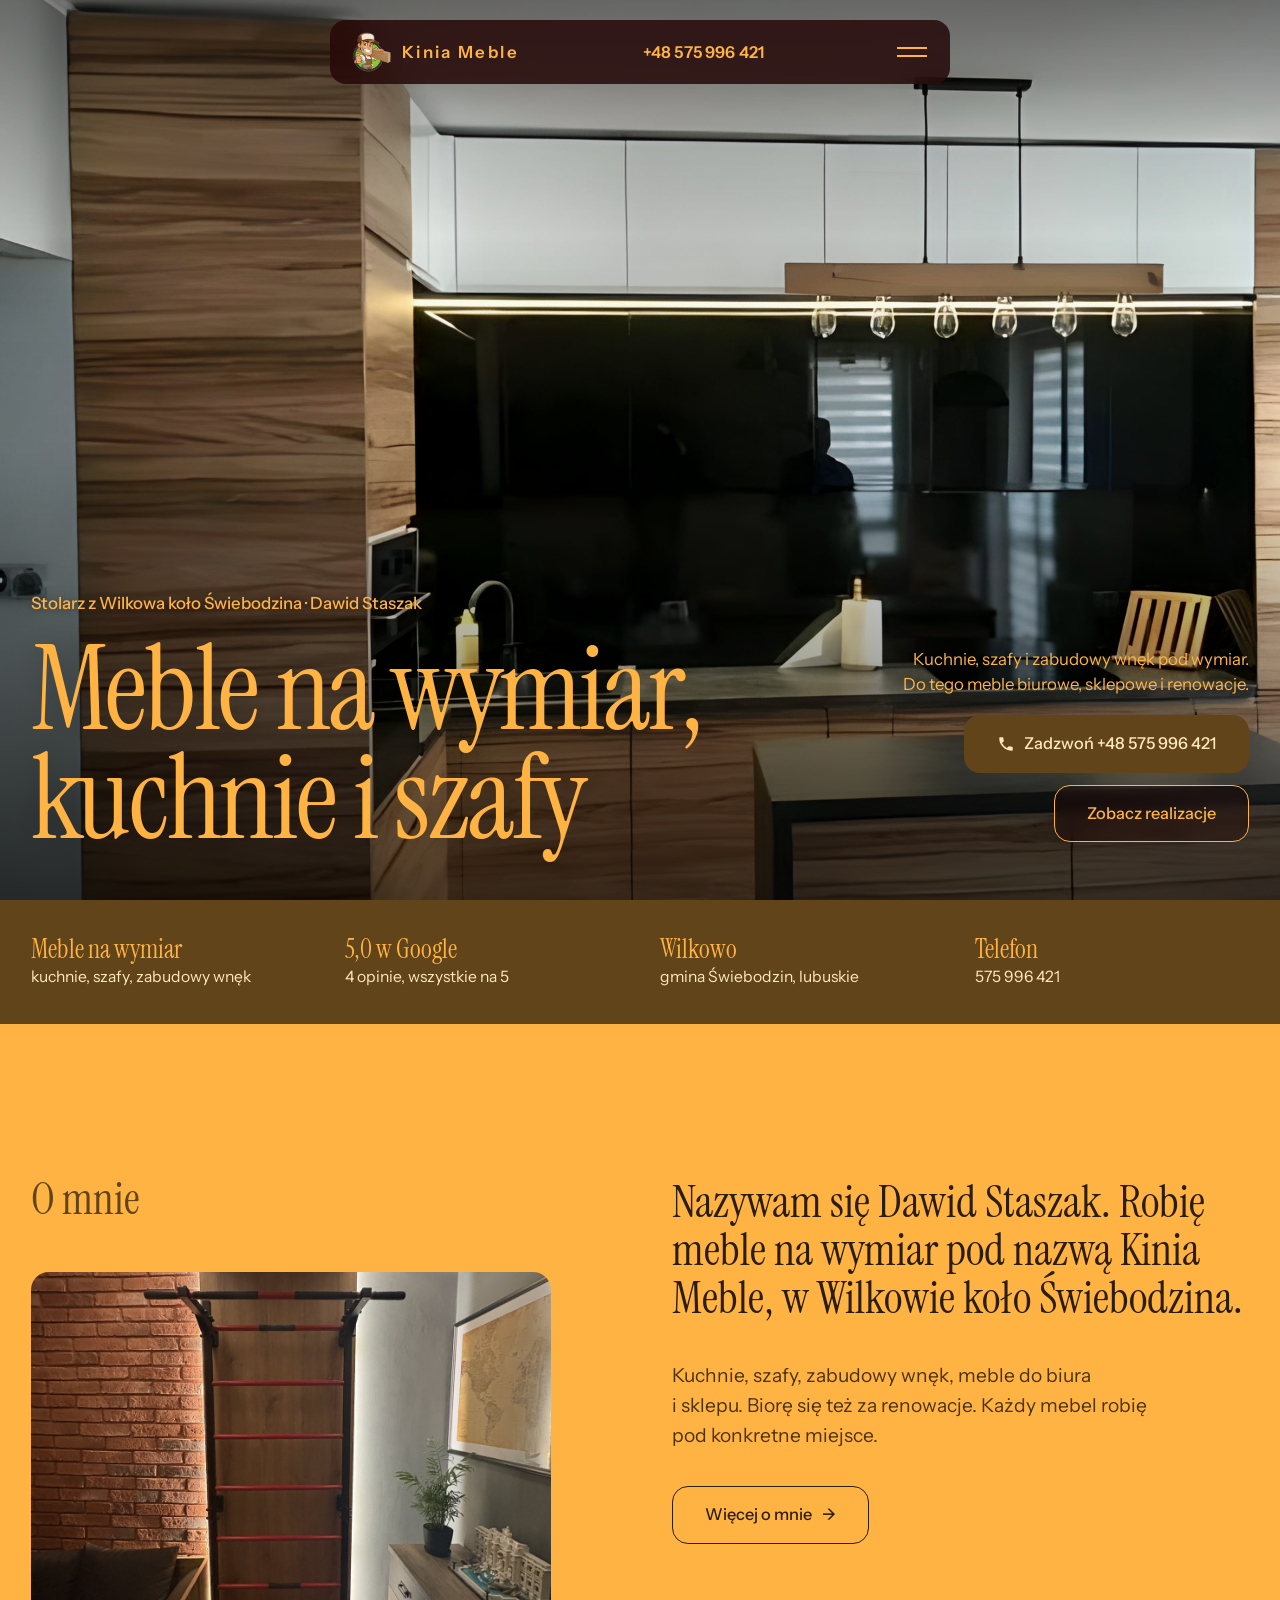
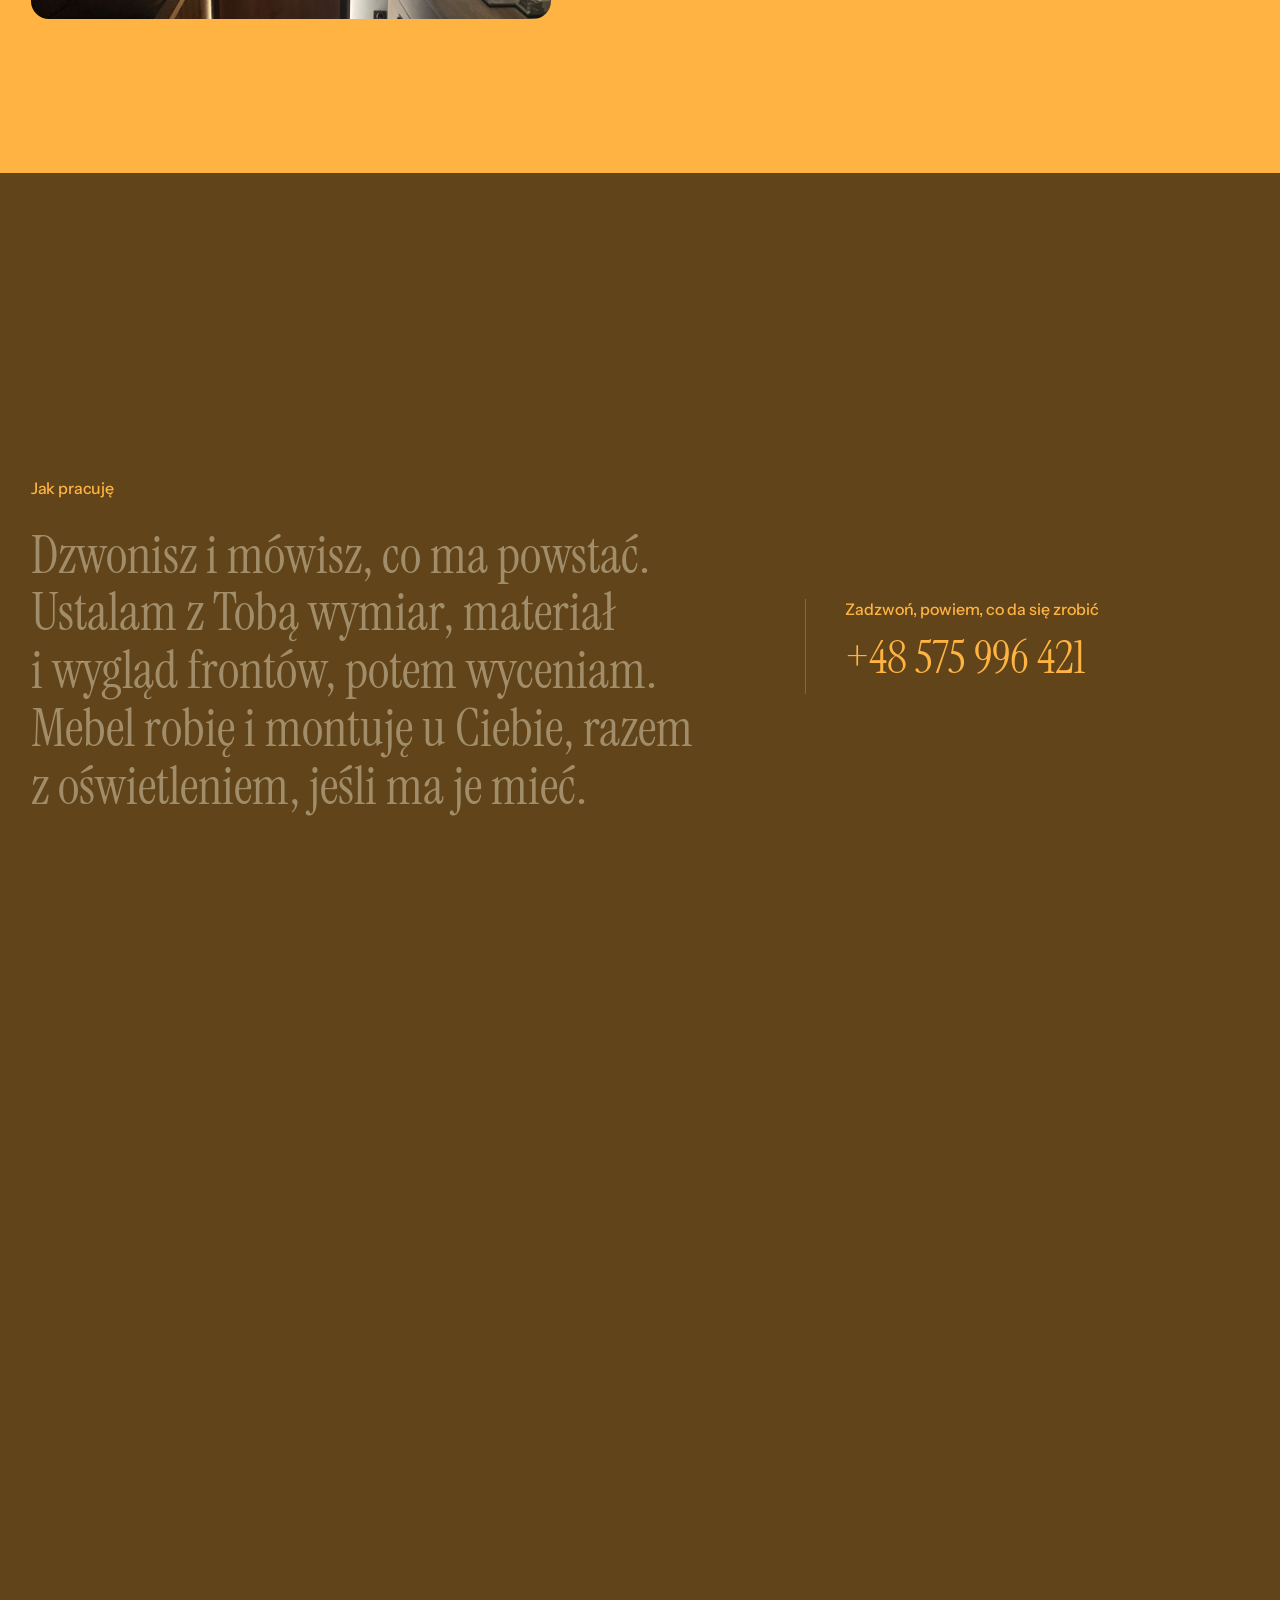
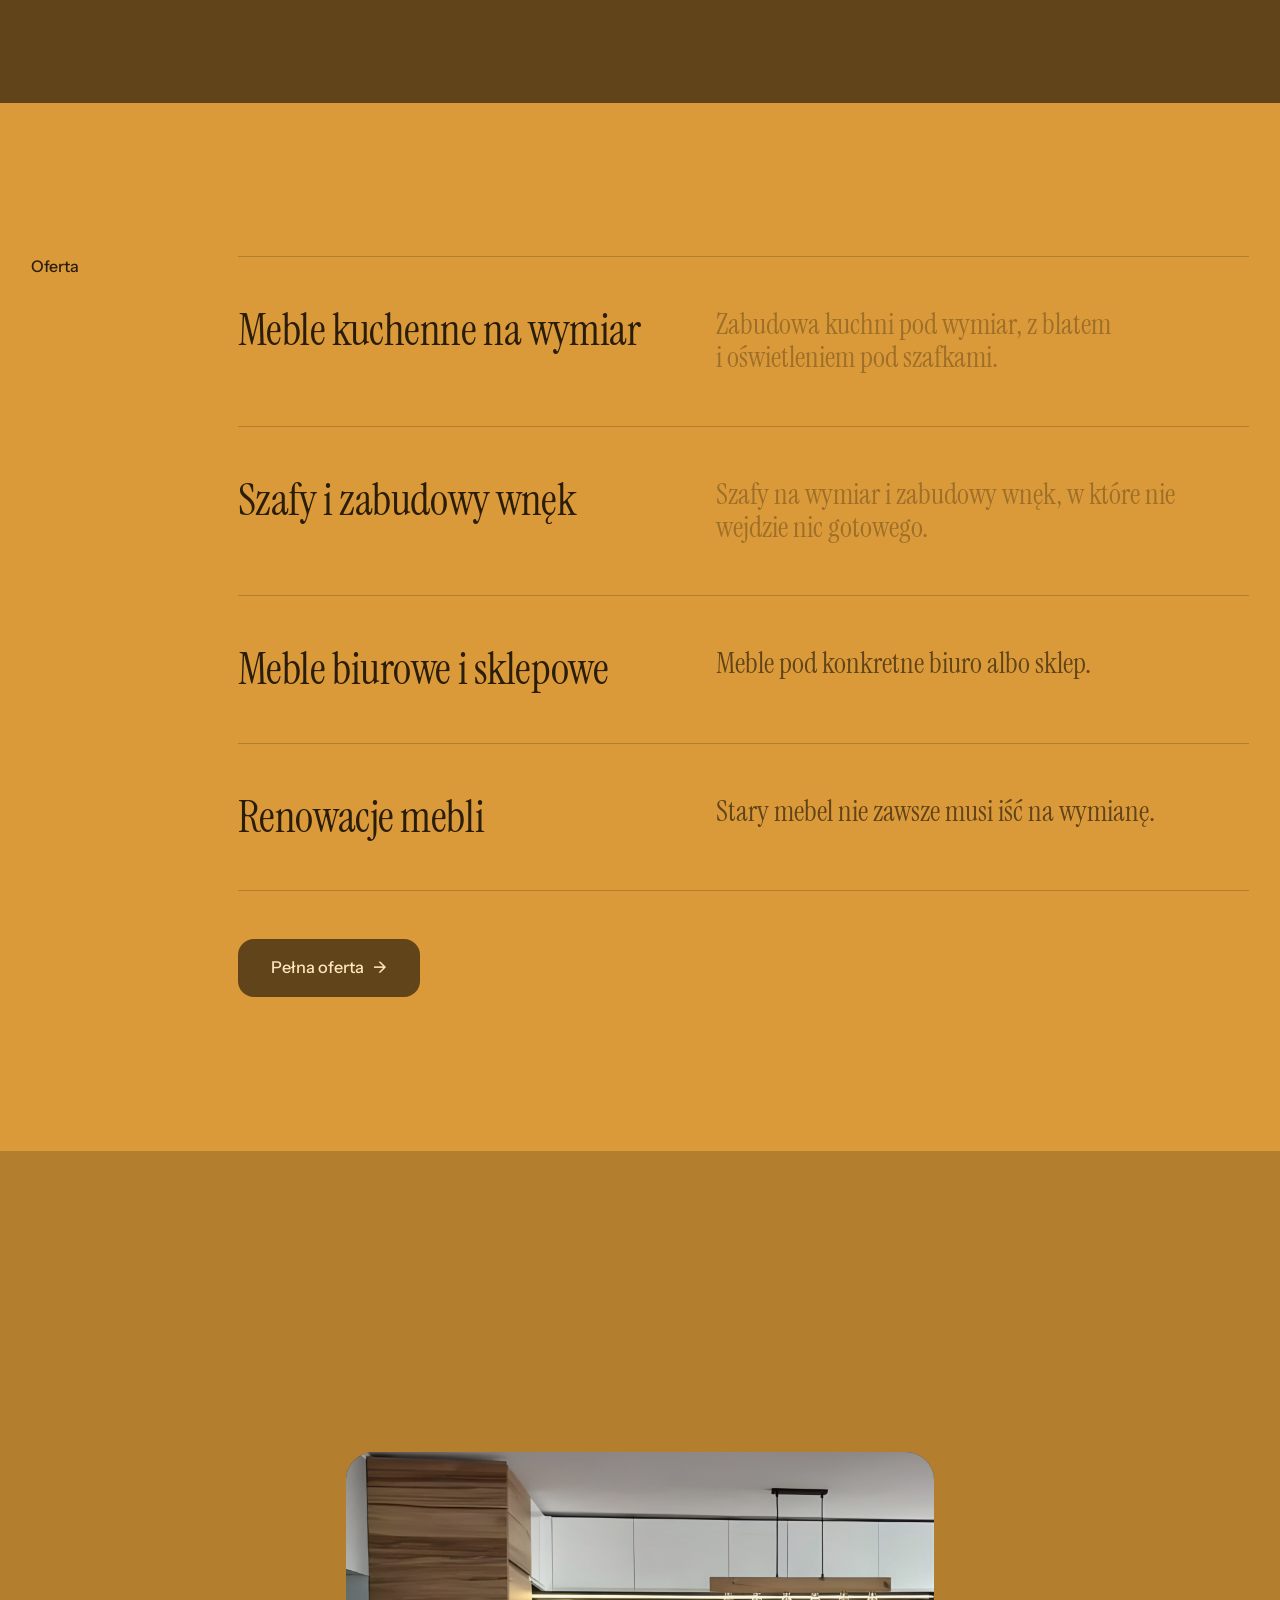
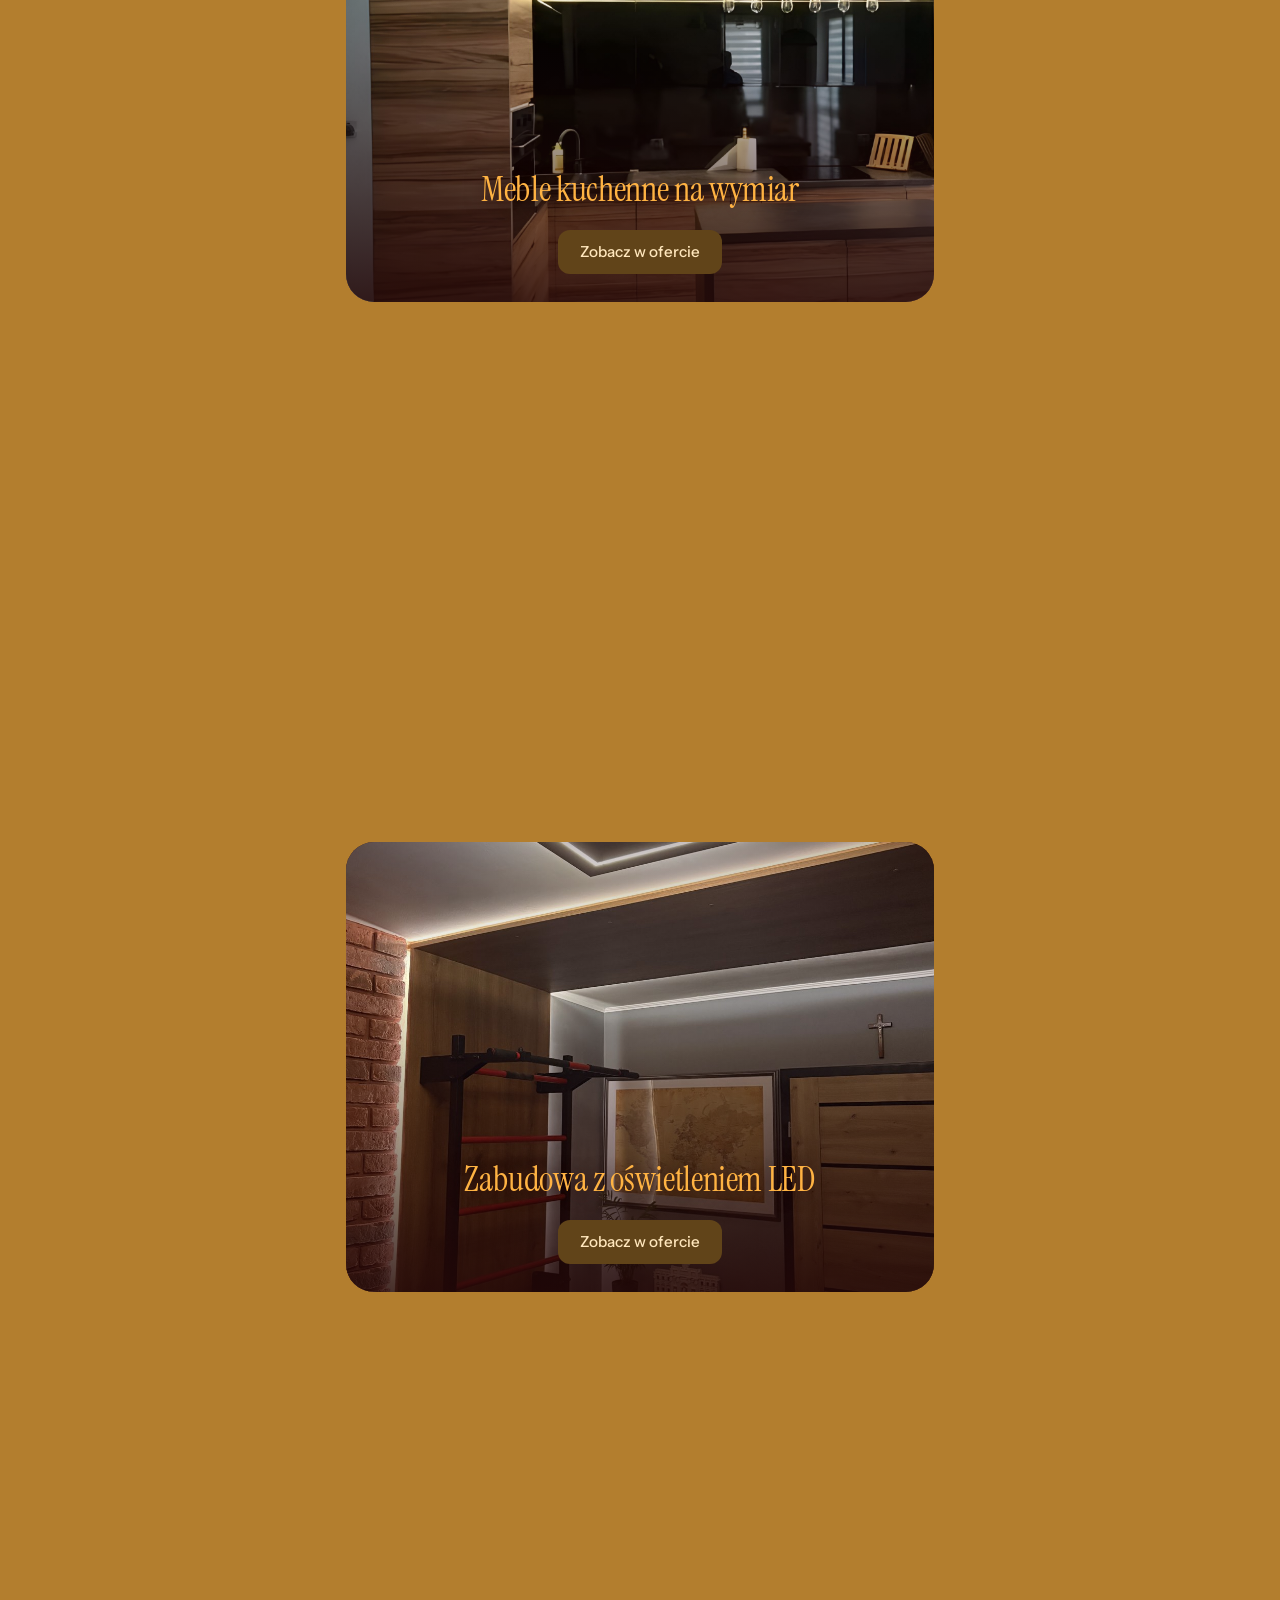
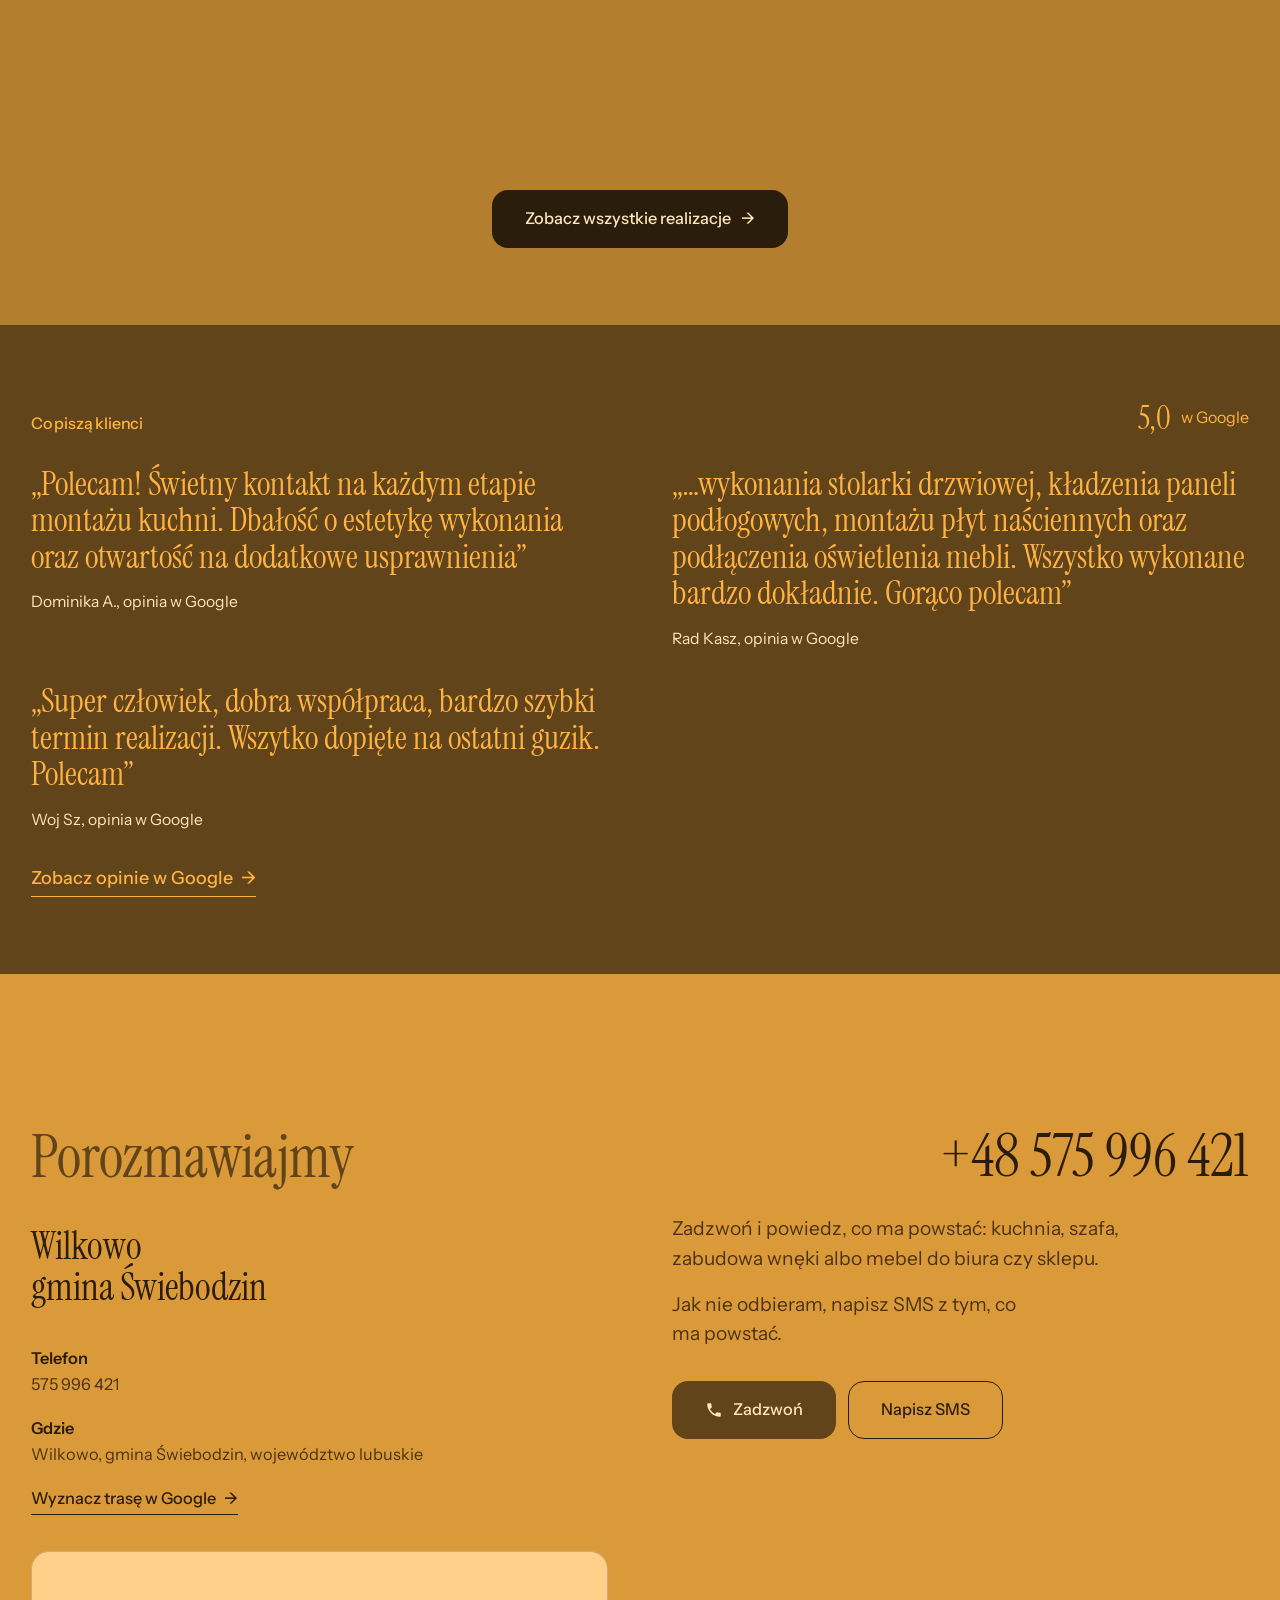
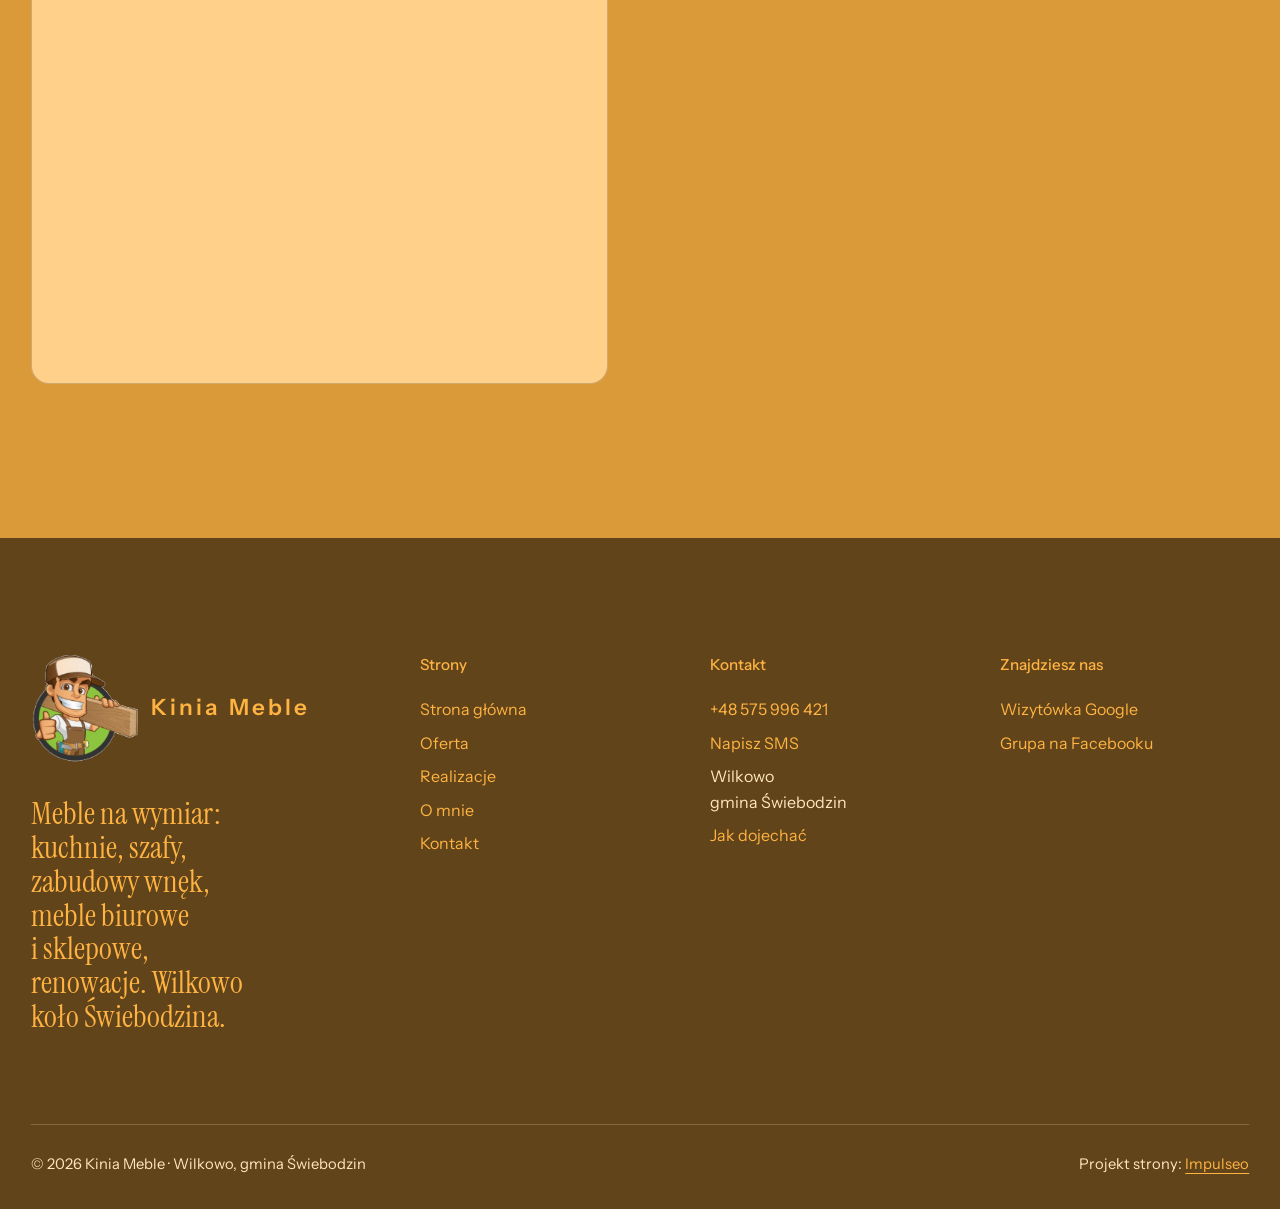
==== commit 0e1a429f: "Poprawki po radzie: Wilkowo k. Świebodzina, 2 realizacje bez dubli, usługi tylko z banera, bez obiet" ====
--- a/index.html
+++ b/index.html
@@ -3,32 +3,32 @@
 <head>
 <meta charset="UTF-8">
 <meta name="viewport" content="width=device-width, initial-scale=1.0">
-<title>Meble na wymiar, kuchnie i szafy · Świebodzin | Kinia Meble</title>
-<meta name="description" content="Kinia Meble, Dawid Staszak, Świebodzin: meble na wymiar, kuchnie, szafy, zabudowy wnęk, meble biurowe i sklepowe, renowacje. Tel. 575 996 421.">
+<title>Meble na wymiar, kuchnie i szafy · Świebodzin i okolice | Kinia Meble</title>
+<meta name="description" content="Kinia Meble, Dawid Staszak, Wilkowo koło Świebodzina: meble na wymiar, kuchnie, szafy, zabudowy wnęk, meble biurowe i sklepowe, renowacje. Tel. 575 996 421.">
 <link rel="canonical" href="https://impulseo-pl.github.io/kinia-meble/">
 <meta name="robots" content="noindex, nofollow">
 <meta name="theme-color" content="#240808">
 <meta property="og:type" content="website">
 <meta property="og:locale" content="pl_PL">
 <meta property="og:site_name" content="Kinia Meble">
-<meta property="og:title" content="Meble na wymiar, kuchnie i szafy · Świebodzin | Kinia Meble">
-<meta property="og:description" content="Kinia Meble, Dawid Staszak, Świebodzin: meble na wymiar, kuchnie, szafy, zabudowy wnęk, meble biurowe i sklepowe, renowacje. Tel. 575 996 421.">
+<meta property="og:title" content="Meble na wymiar, kuchnie i szafy · Świebodzin i okolice | Kinia Meble">
+<meta property="og:description" content="Kinia Meble, Dawid Staszak, Wilkowo koło Świebodzina: meble na wymiar, kuchnie, szafy, zabudowy wnęk, meble biurowe i sklepowe, renowacje. Tel. 575 996 421.">
 <meta property="og:url" content="https://impulseo-pl.github.io/kinia-meble/">
 <meta property="og:image" content="https://impulseo-pl.github.io/kinia-meble/img/og.jpg">
 <meta property="og:image:width" content="1200">
 <meta property="og:image:height" content="630">
 <meta name="twitter:card" content="summary_large_image">
 <link rel="icon" href="img/logo.png">
-<script type="application/ld+json">{"@context": "https://schema.org", "@type": "HomeAndConstructionBusiness", "name": "Kinia Meble Dawid Staszak", "url": "https://impulseo-pl.github.io/kinia-meble/", "telephone": "+48575996421", "image": "https://impulseo-pl.github.io/kinia-meble/img/og.jpg", "address": {"@type": "PostalAddress", "addressLocality": "Świebodzin", "addressRegion": "lubuskie", "addressCountry": "PL"}, "geo": {"@type": "GeoCoordinates", "latitude": 52.2435808, "longitude": 15.4755642}, "founder": {"@type": "Person", "name": "Dawid Staszak"}, "aggregateRating": {"@type": "AggregateRating", "ratingValue": "5.0", "bestRating": "5", "reviewCount": "4"}, "sameAs": ["https://www.google.com/maps/place/Kinia+Meble+Dawid+Staszak/@52.2435808,15.4755642,17z/data=!4m6!3m5!1s0x67a8418471066d97:0x9ed3efca1c429b67!8m2!3d52.2435808!4d15.4755642!16s%2Fg%2F11ntkc104k", "https://www.facebook.com/groups/358741888071834/"]}</script>
+<script type="application/ld+json">{"@context": "https://schema.org", "@type": "HomeAndConstructionBusiness", "name": "Kinia Meble Dawid Staszak", "url": "https://impulseo-pl.github.io/kinia-meble/", "telephone": "+48575996421", "image": "https://impulseo-pl.github.io/kinia-meble/img/og.jpg", "address": {"@type": "PostalAddress", "addressLocality": "Wilkowo", "addressRegion": "lubuskie", "addressCountry": "PL"}, "geo": {"@type": "GeoCoordinates", "latitude": 52.2435808, "longitude": 15.4755642}, "founder": {"@type": "Person", "name": "Dawid Staszak"}, "aggregateRating": {"@type": "AggregateRating", "ratingValue": "5.0", "bestRating": "5", "reviewCount": "4"}, "sameAs": ["https://www.google.com/maps/place/Kinia+Meble+Dawid+Staszak/@52.2435808,15.4755642,17z/data=!4m6!3m5!1s0x67a8418471066d97:0x9ed3efca1c429b67!8m2!3d52.2435808!4d15.4755642!16s%2Fg%2F11ntkc104k", "https://www.facebook.com/groups/358741888071834/"]}</script>
 <script>document.documentElement.classList.add('js')</script>
 <link rel="preload" as="image" href="img/hero.jpg" fetchpriority="high">
 <link rel="preconnect" href="https://fonts.googleapis.com">
 <link rel="preconnect" href="https://fonts.gstatic.com" crossorigin>
 <link href="https://fonts.googleapis.com/css2?family=Instrument+Sans:wght@400..600&family=Instrument+Serif&display=swap" rel="stylesheet">
-<link rel="stylesheet" href="assets/styles.css?v=20261118a">
+<link rel="stylesheet" href="assets/styles.css?v=20261118b">
 <style>:root{--bone:#FFB343;--bone-hi:#FFD08A;--cacao:#4A3212;--bordeaux:#614419;--carmine:#614419;--brass:#FFB343;--ink:#2A1D0B;--ink-2:#4A3212;--on-dark:#FFE7BD;--on-dark-2:#FFE7BD;--line:rgba(42,29,11,.22);--line-dark:rgba(255,231,189,.22)}.btn-main{color:#FFE7BD}.btn-main:hover{background:#2A1D0B}.card:hover .btn{background:#2A1D0B}.btn-brass{color:#2A1D0B}.btn-brass:hover{background:#FFE7BD}.label-serif{color:#614419}.bone .rows-list dd,.bone .rows-list p{color:#4A3212}#oferta,.phead.bone,.sec.bone#kontakt{background:#DB9A39}.cards{background:#B37E2E}.cards .cards-foot .btn{background:#2A1D0B;color:#FFE7BD}.facts{background:#614419}.foot{background:#614419}.form input,.form textarea{background:#FFD08A}.hero-img{object-position:50% 40%}.pill-logo .mark{width:40px;height:40px}.foot-logo .mark{width:110px;height:110px}@media (max-width:700px){.pill-logo .word{display:inline;font-size:.95rem}}</style>
 <script src="assets/lenis.min.js?v=1.1.20" defer></script>
-<script src="assets/main.js?v=20261118a" defer></script>
+<script src="assets/main.js?v=20261118b" defer></script>
 </head>
 <body>
 <a class="skip" href="#tresc">Przejdź do treści</a>
@@ -48,20 +48,20 @@
     </nav>
     <div class="menu-side">
       <div><b>Telefon</b><a href="tel:+48575996421">+48 575 996 421</a></div>
-      <div><b>Gdzie</b>Świebodzin, lubuskie</div>
+      <div><b>Gdzie</b>Wilkowo, gmina Świebodzin</div>
     </div>
   </div>
 </div>
 <main id="tresc">
 <section class="hero">
-  <img class="hero-img" src="img/hero.jpg" width="1920" height="1407" alt="Kuchnia z&nbsp;czarnym szkłem nad blatem, drewnianą lampą i&nbsp;listwą LED pod szafkami" fetchpriority="high">
+  <img class="hero-img" src="img/hero.jpg" width="1920" height="1782" alt="Kuchnia z&nbsp;czarnym szkłem nad blatem, drewnianą lampą i&nbsp;listwą LED pod szafkami" fetchpriority="high">
   <div class="hero-in">
     <div>
-      <p class="hero-kicker">Stolarz w&nbsp;Świebodzinie · Dawid Staszak</p>
+      <p class="hero-kicker">Stolarz z&nbsp;Wilkowa koło Świebodzina · Dawid Staszak</p>
       <h1>Meble na wymiar, kuchnie i&nbsp;szafy</h1>
     </div>
     <div class="hero-side">
-      <p>Kuchnie, szafy i&nbsp;zabudowy wnęk robione pod Twoje mieszkanie. Do tego meble biurowe, sklepowe i&nbsp;renowacje.</p>
+      <p>Kuchnie, szafy i&nbsp;zabudowy wnęk pod wymiar. Do tego meble biurowe, sklepowe i&nbsp;renowacje.</p>
       <div class="btn-row">
         <a class="btn btn-main hero-call" href="tel:+48575996421"><svg class="ico" viewBox="0 0 24 24" fill="none" aria-hidden="true"><path d="M6.6 10.8a15.5 15.5 0 0 0 6.6 6.6l2.2-2.2a1 1 0 0 1 1-.24 11.4 11.4 0 0 0 3.6.58 1 1 0 0 1 1 1V20a1 1 0 0 1-1 1A17 17 0 0 1 3 4a1 1 0 0 1 1-1h3.5a1 1 0 0 1 1 1c0 1.25.2 2.45.57 3.57a1 1 0 0 1-.25 1L6.6 10.8Z" fill="currentColor"/></svg>Zadzwoń +48 575 996 421</a>
         <a class="btn btn-line btn-on-photo" href="realizacje.html">Zobacz realizacje</a>
@@ -74,7 +74,7 @@
   <ul class="wrap facts-list">
     <li><b>Meble na wymiar</b>kuchnie, szafy, zabudowy wnęk</li>
     <li><b>5,0 w Google</b>4 opinie, wszystkie na&nbsp;5</li>
-    <li><b>Świebodzin</b>województwo lubuskie</li>
+    <li><b>Wilkowo</b>gmina Świebodzin, lubuskie</li>
     <li><b>Telefon</b>575 996 421</li>
   </ul>
 </section>
@@ -85,8 +85,8 @@
       <p class="label-serif">O&nbsp;mnie</p><figure class="about-fig"><img src="img/p3.jpg" width="1200" height="1600" alt="Pokój z&nbsp;drabinką gimnastyczną, ścianą z&nbsp;cegły i&nbsp;pasem LED pod sufitem" loading="lazy"></figure>
     </div>
     <div class="about-right up">
-      <p class="statement">Nazywam się Dawid Staszak. Robię meble na wymiar pod nazwą Kinia Meble, w&nbsp;Świebodzinie.</p>
-      <p class="lead">Kuchnie, szafy, zabudowy wnęk, meble do biura i&nbsp;sklepu. Biorę się też za renowacje. Każdy mebel robię pod konkretne miejsce, a&nbsp;nie z&nbsp;katalogu.</p>
+      <p class="statement">Nazywam się Dawid Staszak. Robię meble na wymiar pod nazwą Kinia Meble, w&nbsp;Wilkowie koło Świebodzina.</p>
+      <p class="lead">Kuchnie, szafy, zabudowy wnęk, meble do biura i&nbsp;sklepu. Biorę się też za renowacje. Każdy mebel robię pod konkretne miejsce.</p>
       <div class="btn-row"><a class="btn btn-line" href="o-nas.html">Więcej o&nbsp;mnie <span aria-hidden="true">→</span></a></div>
     </div>
   </div>
@@ -96,7 +96,7 @@
   <div class="reveal-stick">
     <div class="reveal-main">
       <h2 class="label" id="jak">Jak pracuję</h2>
-      <p class="reveal-text">Dzwonisz i&nbsp;mówisz, co ma powstać. Ustalam z&nbsp;Tobą wymiar, materiał i&nbsp;wygląd frontów, a&nbsp;cenę znasz, zanim zacznę. Potem robię mebel i&nbsp;montuję go u&nbsp;Ciebie, razem z&nbsp;oświetleniem, jeśli ma je mieć.</p>
+      <p class="reveal-text">Dzwonisz i&nbsp;mówisz, co ma powstać. Ustalam z&nbsp;Tobą wymiar, materiał i&nbsp;wygląd frontów, potem wyceniam. Mebel robię i&nbsp;montuję u&nbsp;Ciebie, razem z&nbsp;oświetleniem, jeśli ma je mieć.</p>
     </div>
     <aside class="reveal-aside">
       <p class="label">Zadzwoń, powiem, co da się zrobić</p>
@@ -111,11 +111,10 @@
     <h2 class="label">Oferta</h2>
     <div>
       <div class="svc-list">
-      <a class="svc-row" href="oferta.html#kuchnie"><h3>Meble kuchenne na wymiar</h3><p>Zabudowa kuchni od podłogi po sufit, z&nbsp;blatem i&nbsp;oświetleniem pod szafkami.</p></a>
-      <a class="svc-row" href="oferta.html#szafy"><h3>Szafy i&nbsp;zabudowy wnęk</h3><p>Szafa do przedpokoju, garderoba albo zabudowa wnęki, w&nbsp;którą nie wejdzie nic gotowego.</p></a>
-      <a class="svc-row" href="oferta.html#biuro"><h3>Meble biurowe i&nbsp;sklepowe</h3><p>Biurka, regały, lady i&nbsp;półki pod konkretne pomieszczenie.</p></a>
-      <a class="svc-row" href="oferta.html#wnetrza"><h3>Wykończenie wnętrz</h3><p>Drzwi, panele podłogowe, płyty na ścianach i&nbsp;oświetlenie mebli.</p></a>
-      <a class="svc-row" href="oferta.html#renowacje"><h3>Renowacje mebli</h3><p>Stara szafa albo komoda nie zawsze musi iść na wymianę.</p></a>
+      <a class="svc-row" href="oferta.html#kuchnie"><h3>Meble kuchenne na wymiar</h3><p>Zabudowa kuchni pod wymiar, z&nbsp;blatem i&nbsp;oświetleniem pod szafkami.</p></a>
+      <a class="svc-row" href="oferta.html#szafy"><h3>Szafy i&nbsp;zabudowy wnęk</h3><p>Szafy na wymiar i&nbsp;zabudowy wnęk, w&nbsp;które nie wejdzie nic gotowego.</p></a>
+      <a class="svc-row" href="oferta.html#biuro"><h3>Meble biurowe i&nbsp;sklepowe</h3><p>Meble pod konkretne biuro albo sklep.</p></a>
+      <a class="svc-row" href="oferta.html#renowacje"><h3>Renowacje mebli</h3><p>Stary mebel nie zawsze musi iść na wymianę.</p></a>
       </div>
       <div class="svc-foot"><a class="btn btn-main" href="oferta.html">Pełna oferta <span aria-hidden="true">→</span></a></div>
     </div>
@@ -124,13 +123,10 @@
 
 <section class="cards cacao dark" aria-label="Realizacje">
   <div class="card-wrap"><div class="card-stick">
-    <a class="card" href="oferta.html#kuchnie"><img src="img/hero.jpg" width="1920" height="1407" alt="Kuchnia z&nbsp;czarnym szkłem nad blatem i&nbsp;listwą LED" decoding="async"><span class="card-in"><h3>Meble kuchenne na wymiar</h3><span class="btn btn-main btn-sm">Zobacz w&nbsp;ofercie</span></span></a>
+    <a class="card" href="oferta.html#kuchnie"><img src="img/hero.jpg" width="1920" height="1782" alt="Kuchnia z&nbsp;czarnym szkłem nad blatem i&nbsp;listwą LED" decoding="async"><span class="card-in"><h3>Meble kuchenne na wymiar</h3><span class="btn btn-main btn-sm">Zobacz w&nbsp;ofercie</span></span></a>
   </div></div>
   <div class="card-wrap"><div class="card-stick">
-    <a class="card" href="oferta.html#wnetrza"><img src="img/p3.jpg" width="1200" height="1600" alt="Pokój z&nbsp;płytami na ścianie, drabinką i&nbsp;pasem LED" loading="lazy" decoding="async"><span class="card-in"><h3>Wykończenie pokoju z&nbsp;oświetleniem</h3><span class="btn btn-main btn-sm">Zobacz w&nbsp;ofercie</span></span></a>
-  </div></div>
-  <div class="card-wrap"><div class="card-stick">
-    <a class="card" href="oferta.html#wnetrza"><img src="img/p-sufit.jpg" width="1600" height="1040" alt="Sufit z&nbsp;panelem LED i&nbsp;drewnianą obudową" loading="lazy" decoding="async"><span class="card-in"><h3>Oświetlenie w zabudowie</h3><span class="btn btn-main btn-sm">Zobacz w&nbsp;ofercie</span></span></a>
+    <a class="card" href="oferta.html#zabudowy"><img src="img/p1.jpg" width="1200" height="1600" alt="Pokój z&nbsp;drewnianą obudową sufitu i&nbsp;panelem LED" loading="lazy" decoding="async"><span class="card-in"><h3>Zabudowa z&nbsp;oświetleniem LED</h3><span class="btn btn-main btn-sm">Zobacz w&nbsp;ofercie</span></span></a>
   </div></div>
   <div class="wrap cards-foot"><a class="btn btn-brass" href="realizacje.html">Zobacz wszystkie realizacje <span aria-hidden="true">→</span></a></div>
 </section>
@@ -144,6 +140,7 @@
     </div>
     <div class="quotes-two">
       <figure class="quote-mini"><blockquote>„Polecam! Świetny kontakt na każdym etapie montażu kuchni. Dbałość o&nbsp;estetykę wykonania oraz otwartość na dodatkowe usprawnienia”</blockquote><figcaption>Dominika A., opinia w&nbsp;Google</figcaption></figure>
+      <figure class="quote-mini"><blockquote>„…wykonania stolarki drzwiowej, kładzenia paneli podłogowych, montażu płyt naściennych oraz podłączenia oświetlenia mebli. Wszystko wykonane bardzo dokładnie. Gorąco polecam”</blockquote><figcaption>Rad Kasz, opinia w&nbsp;Google</figcaption></figure>
       <figure class="quote-mini"><blockquote>„Super człowiek, dobra współpraca, bardzo szybki termin realizacji. Wszytko dopięte na ostatni guzik. Polecam”</blockquote><figcaption>Woj Sz, opinia w&nbsp;Google</figcaption></figure>
     </div>
     <p style="margin-top:32px"><a class="link" href="https://www.google.com/maps/place/Kinia+Meble+Dawid+Staszak/@52.2435808,15.4755642,17z/data=!4m6!3m5!1s0x67a8418471066d97:0x9ed3efca1c429b67!8m2!3d52.2435808!4d15.4755642!16s%2Fg%2F11ntkc104k" target="_blank" rel="noopener">Zobacz opinie w&nbsp;Google <span aria-hidden="true">→</span></a></p>
@@ -154,18 +151,18 @@
   <div class="wrap contact">
     <div class="up">
       <h2>Porozmawiajmy</h2>
-      <p class="big-addr">Kinia Meble<br>Świebodzin</p>
+      <p class="big-addr">Wilkowo<br>gmina Świebodzin</p>
       <div class="contact-meta">
         <p><b>Telefon</b>575 996 421</p>
-        <p><b>Gdzie</b>Świebodzin, województwo lubuskie</p>
+        <p><b>Gdzie</b>Wilkowo, gmina Świebodzin, województwo lubuskie</p>
         <p><a class="link" href="https://www.google.com/maps/place/Kinia+Meble+Dawid+Staszak/@52.2435808,15.4755642,17z/data=!4m6!3m5!1s0x67a8418471066d97:0x9ed3efca1c429b67!8m2!3d52.2435808!4d15.4755642!16s%2Fg%2F11ntkc104k" target="_blank" rel="noopener">Wyznacz trasę w&nbsp;Google <span aria-hidden="true">→</span></a></p>
       </div>
-      <div class="map"><iframe src="https://maps.google.com/maps?q=Kinia%20Meble%20Dawid%20Staszak%4052.2435808,15.4755642&z=13&output=embed" title="Mapa dojazdu, Świebodzin, lubuskie" loading="lazy" referrerpolicy="no-referrer-when-downgrade"></iframe></div>
+      <div class="map"><iframe src="https://maps.google.com/maps?q=Kinia%20Meble%20Dawid%20Staszak%4052.2435808,15.4755642&z=13&output=embed" title="Mapa dojazdu, Wilkowo, gmina Świebodzin" loading="lazy" referrerpolicy="no-referrer-when-downgrade"></iframe></div>
     </div>
     <div class="contact-right up" id="formularz">
       <a class="big-phone" href="tel:+48575996421">+48 575 996 421</a>
       <p class="lead">Zadzwoń i&nbsp;powiedz, co ma powstać: kuchnia, szafa, zabudowa wnęki albo mebel do biura czy sklepu.</p>
-      <p class="lead" style="margin-top:16px">Do wyceny przyda się wymiar i&nbsp;zdjęcie miejsca. Zdjęcie możesz wysłać MMS-em. Jak nie odbieram, napisz SMS, oddzwonię.</p>
+      <p class="lead" style="margin-top:16px">Jak nie odbieram, napisz SMS z&nbsp;tym, co ma powstać.</p>
       <div class="contact-cta">
         <a class="btn btn-main" href="tel:+48575996421"><svg class="ico" viewBox="0 0 24 24" fill="none" aria-hidden="true"><path d="M6.6 10.8a15.5 15.5 0 0 0 6.6 6.6l2.2-2.2a1 1 0 0 1 1-.24 11.4 11.4 0 0 0 3.6.58 1 1 0 0 1 1 1V20a1 1 0 0 1-1 1A17 17 0 0 1 3 4a1 1 0 0 1 1-1h3.5a1 1 0 0 1 1 1c0 1.25.2 2.45.57 3.57a1 1 0 0 1-.25 1L6.6 10.8Z" fill="currentColor"/></svg>Zadzwoń</a>
         <a class="btn btn-line" href="sms:+48575996421?body=Dzie%C5%84%20dobry%2C%20pytam%20o%3A%20%28kuchnia%2Fszafa%2Fzabudowa%29.%20Miejscowo%C5%9B%C4%87%3A%20...">Napisz SMS</a>
@@ -179,18 +176,18 @@
     <div class="foot-top">
       <div>
         <a class="foot-logo" href="index.html" aria-label="Kinia Meble - strona główna"><img class="mark" src="img/logo.png" width="285" height="293" alt=""><span class="word">Kinia Meble</span></a>
-        <p class="foot-claim">Meble na wymiar: kuchnie, szafy, zabudowy wnęk, meble biurowe i&nbsp;sklepowe, renowacje. Świebodzin.</p>
+        <p class="foot-claim">Meble na wymiar: kuchnie, szafy, zabudowy wnęk, meble biurowe i&nbsp;sklepowe, renowacje. Wilkowo koło Świebodzina.</p>
       </div>
       <div><h4>Strony</h4><ul><li><a href="index.html">Strona główna</a></li><li><a href="oferta.html">Oferta</a></li><li><a href="realizacje.html">Realizacje</a></li><li><a href="o-nas.html">O mnie</a></li><li><a href="kontakt.html">Kontakt</a></li></ul></div>
       <div><h4>Kontakt</h4><ul>
-        <li><a href="tel:+48575996421">+48 575 996 421</a></li><li><a href="sms:+48575996421?body=Dzie%C5%84%20dobry%2C%20pytam%20o%3A%20%28kuchnia%2Fszafa%2Fzabudowa%29.%20Miejscowo%C5%9B%C4%87%3A%20...">Napisz SMS</a></li><li>Kinia Meble<br>Świebodzin</li><li><a href="https://www.google.com/maps/place/Kinia+Meble+Dawid+Staszak/@52.2435808,15.4755642,17z/data=!4m6!3m5!1s0x67a8418471066d97:0x9ed3efca1c429b67!8m2!3d52.2435808!4d15.4755642!16s%2Fg%2F11ntkc104k" target="_blank" rel="noopener">Jak dojechać</a></li>
+        <li><a href="tel:+48575996421">+48 575 996 421</a></li><li><a href="sms:+48575996421?body=Dzie%C5%84%20dobry%2C%20pytam%20o%3A%20%28kuchnia%2Fszafa%2Fzabudowa%29.%20Miejscowo%C5%9B%C4%87%3A%20...">Napisz SMS</a></li><li>Wilkowo<br>gmina Świebodzin</li><li><a href="https://www.google.com/maps/place/Kinia+Meble+Dawid+Staszak/@52.2435808,15.4755642,17z/data=!4m6!3m5!1s0x67a8418471066d97:0x9ed3efca1c429b67!8m2!3d52.2435808!4d15.4755642!16s%2Fg%2F11ntkc104k" target="_blank" rel="noopener">Jak dojechać</a></li>
       </ul></div>
       <div><h4>Znajdziesz nas</h4><ul>
         <li><a href="https://www.google.com/maps/place/Kinia+Meble+Dawid+Staszak/@52.2435808,15.4755642,17z/data=!4m6!3m5!1s0x67a8418471066d97:0x9ed3efca1c429b67!8m2!3d52.2435808!4d15.4755642!16s%2Fg%2F11ntkc104k" target="_blank" rel="noopener">Wizytówka Google</a></li><li><a href="https://www.facebook.com/groups/358741888071834/" target="_blank" rel="noopener">Grupa na Facebooku</a></li>
       </ul></div>
     </div>
     <div class="foot-bottom">
-      <span>© 2026 Kinia Meble · Świebodzin, lubuskie</span>
+      <span>© 2026 Kinia Meble · Wilkowo, gmina Świebodzin</span>
       <span>Projekt strony: <a href="https://impulseo.pl" target="_blank" rel="noopener">Impulseo</a></span>
     </div>
   </div>
